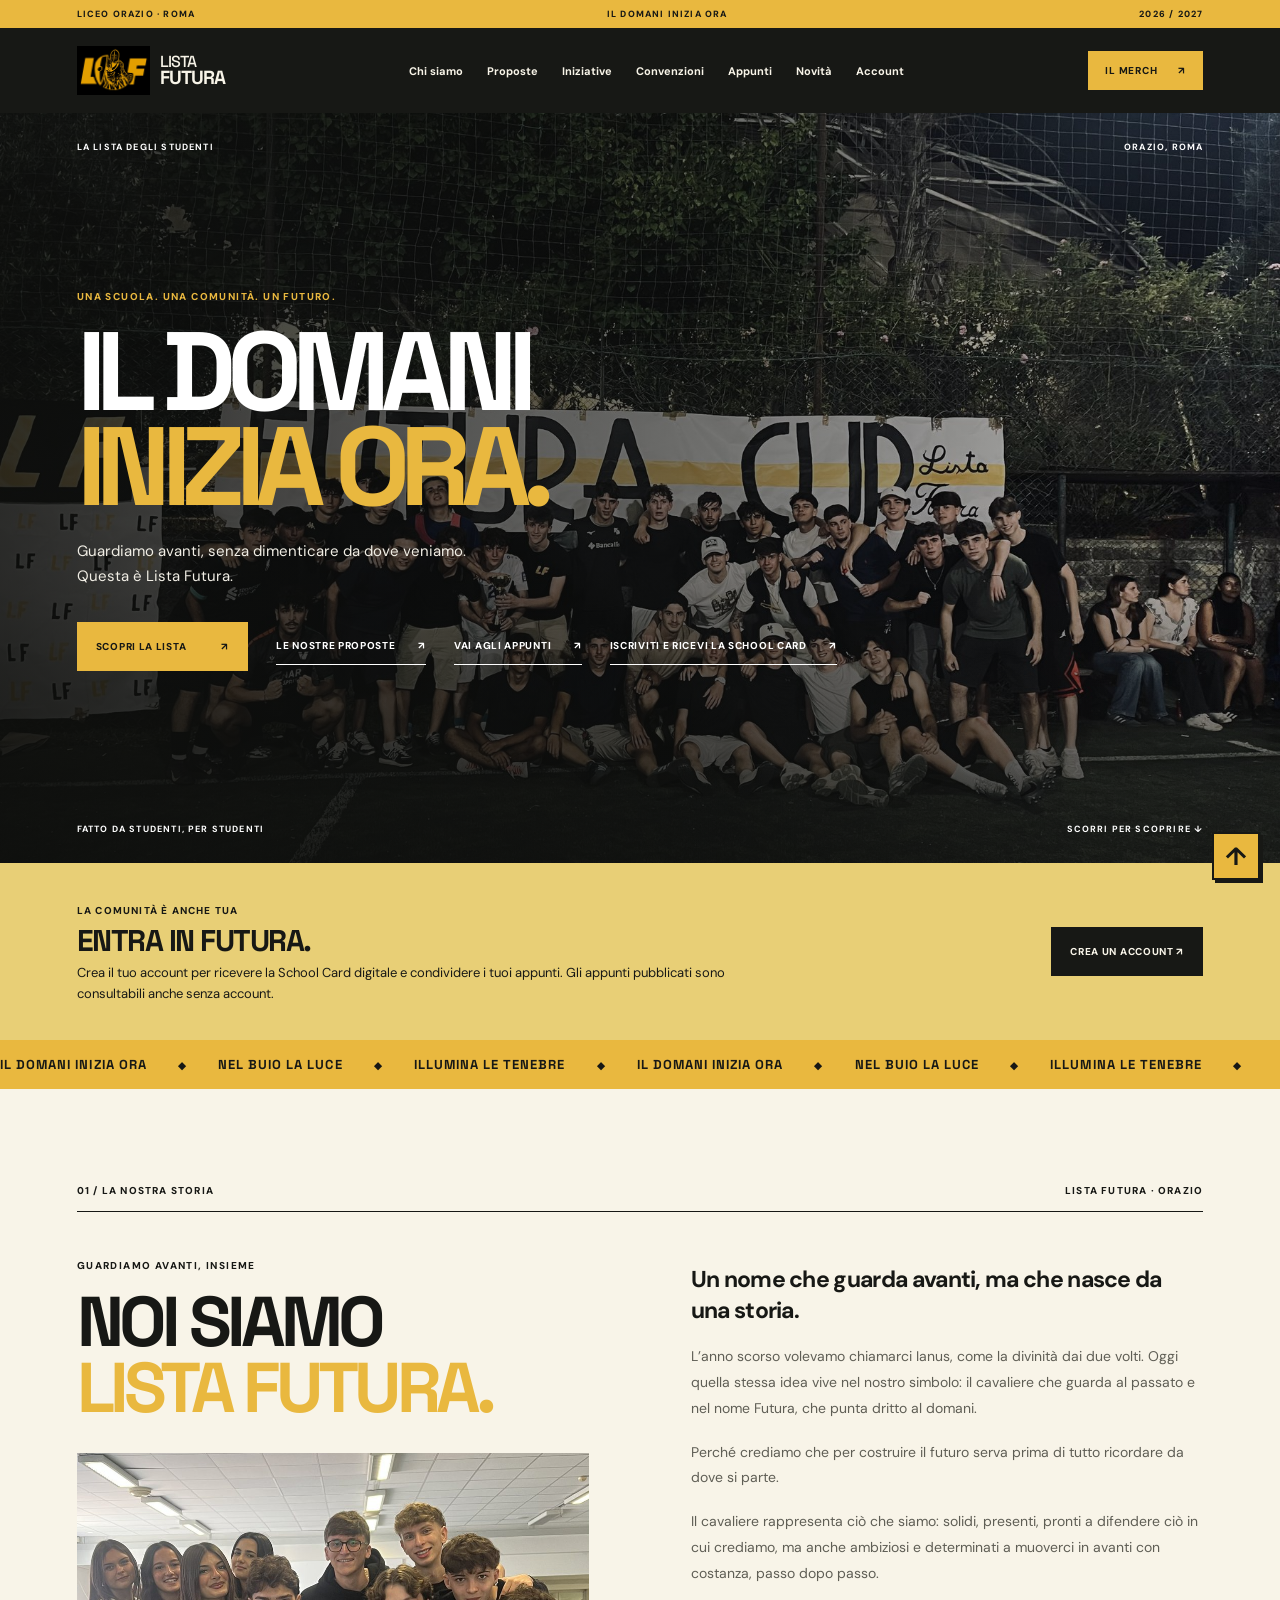
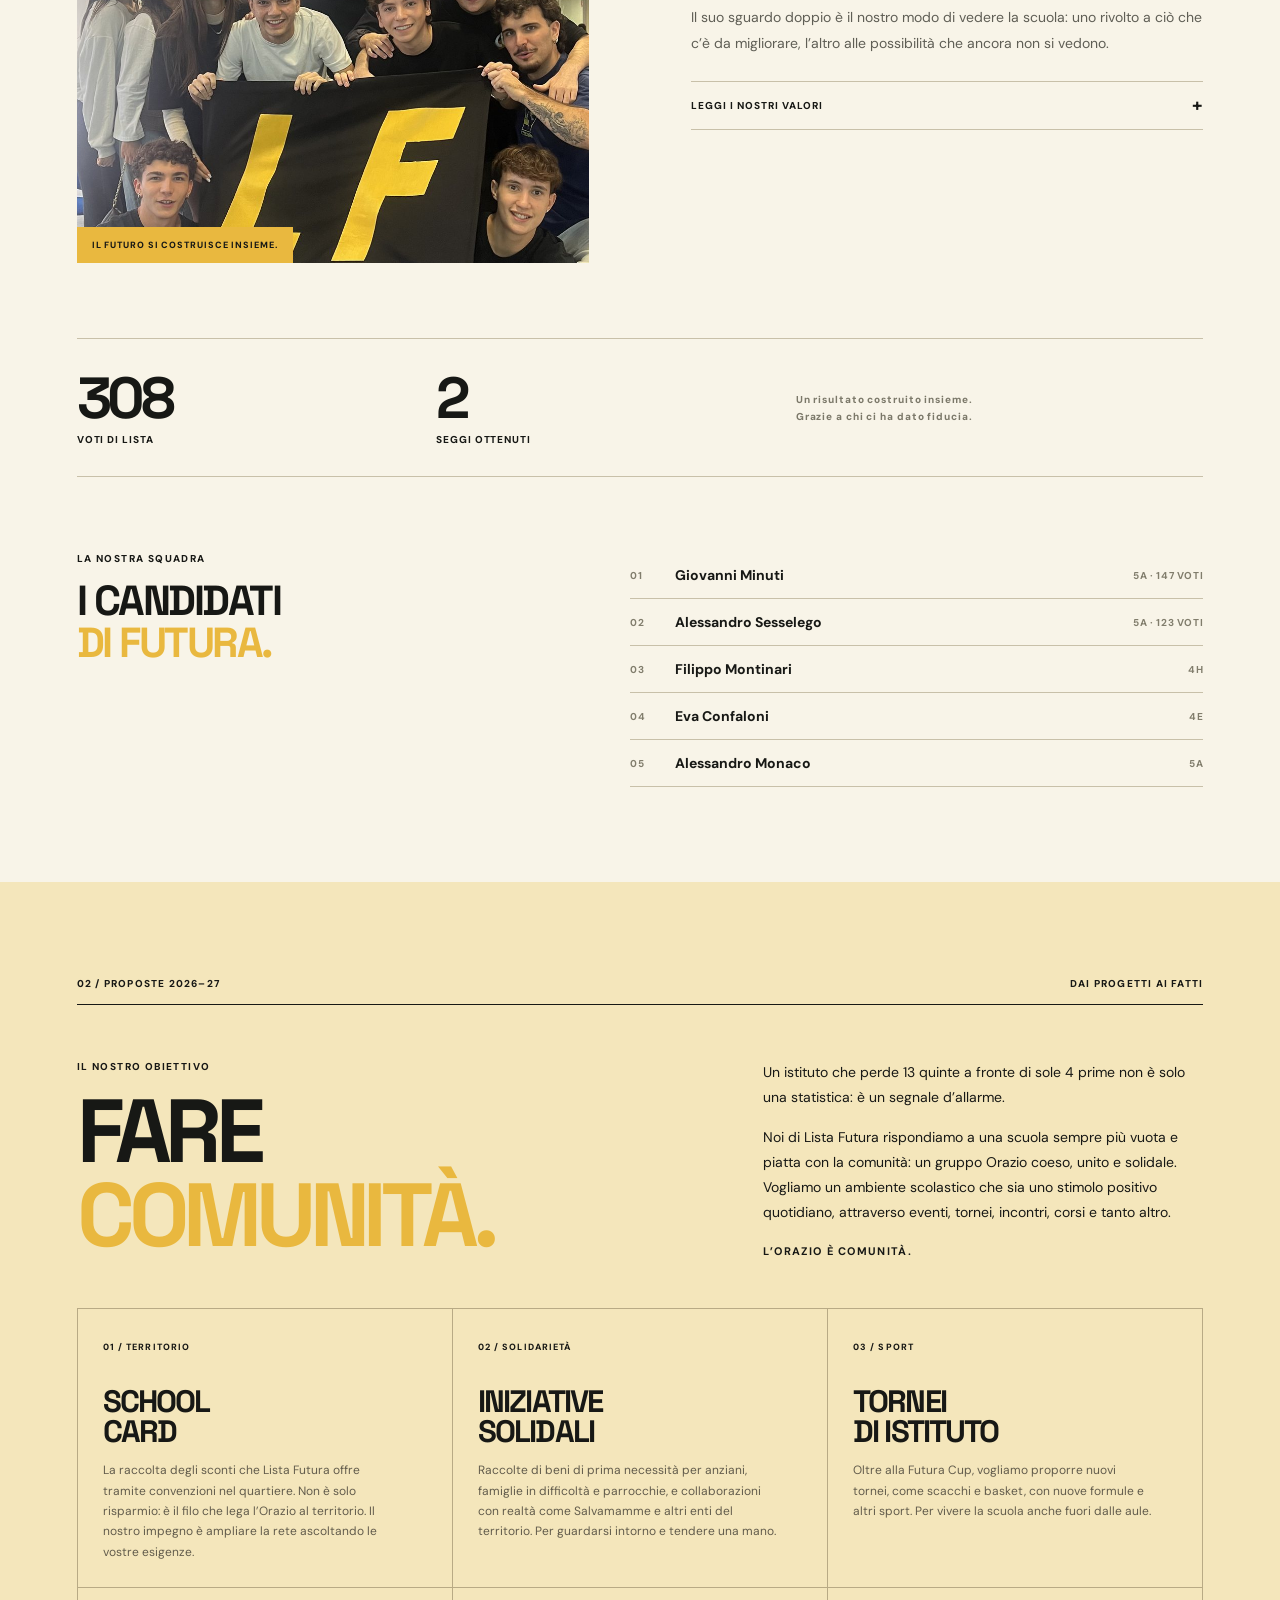
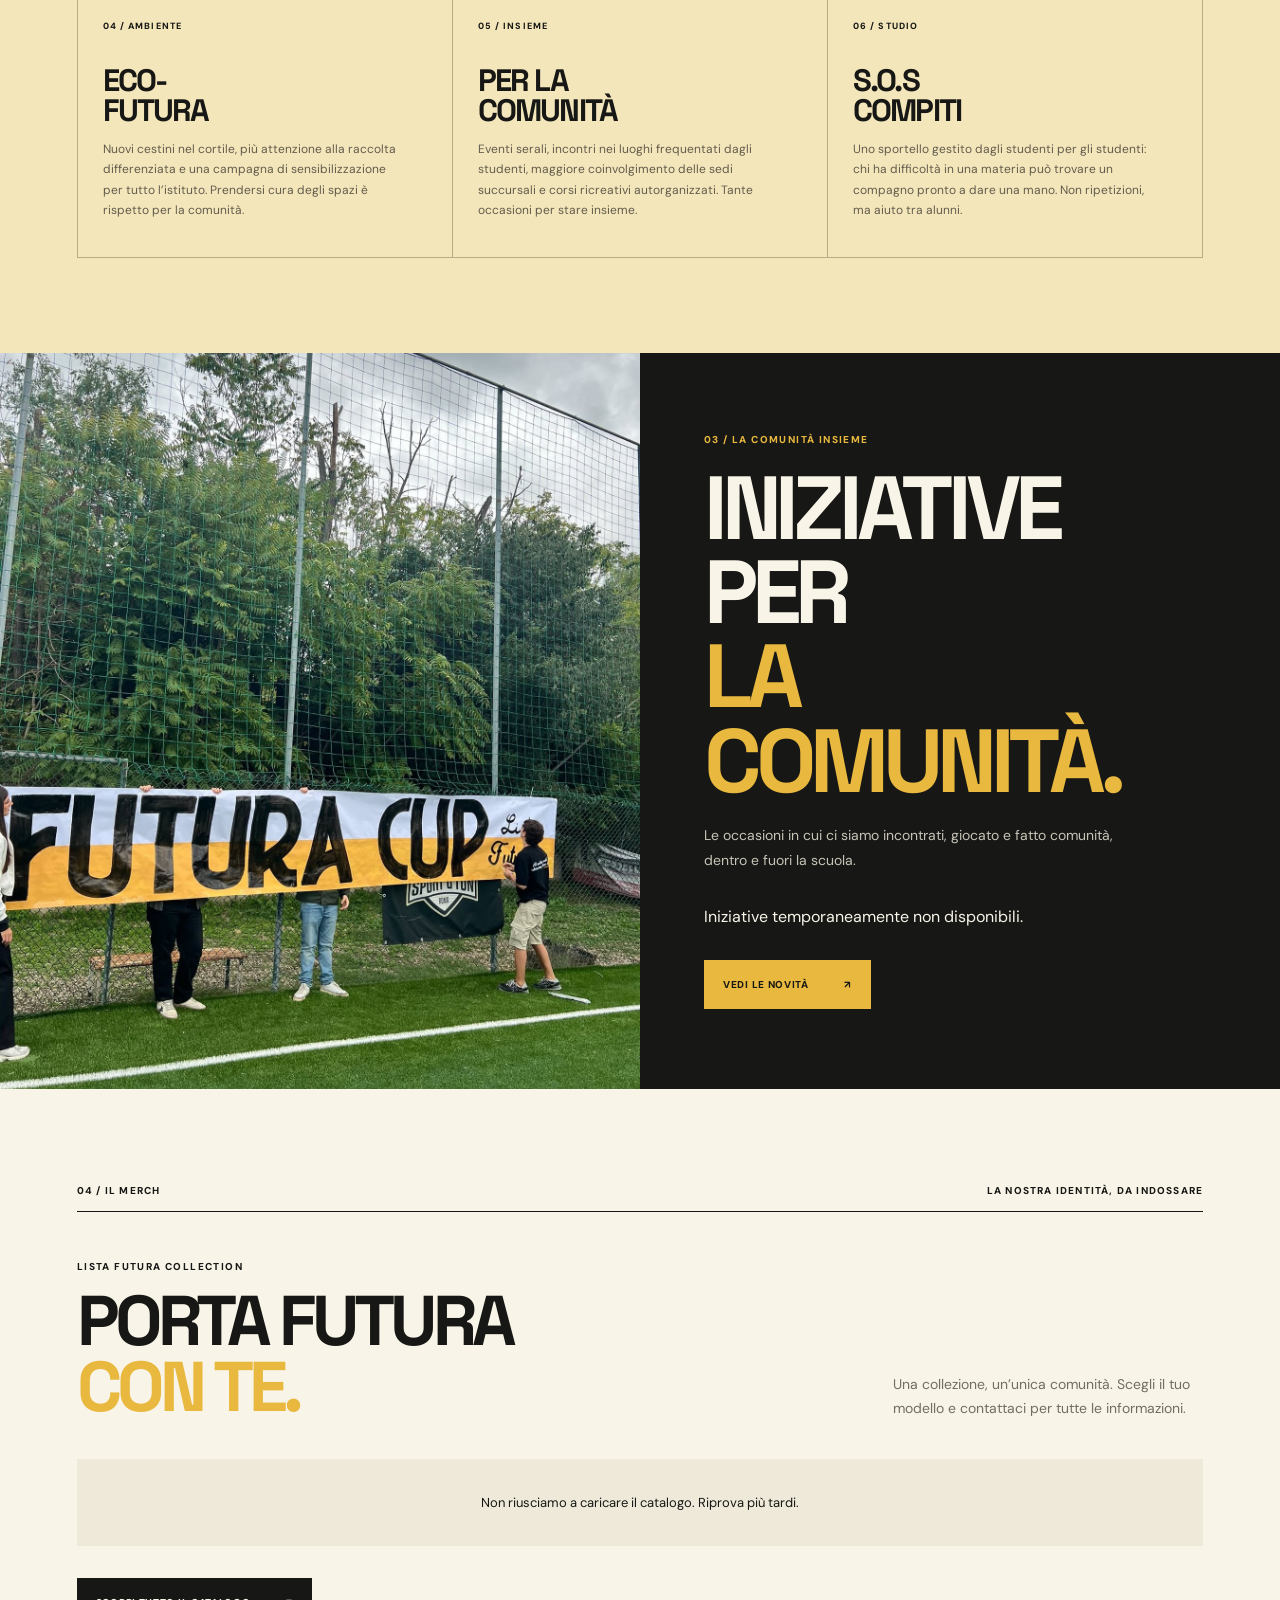
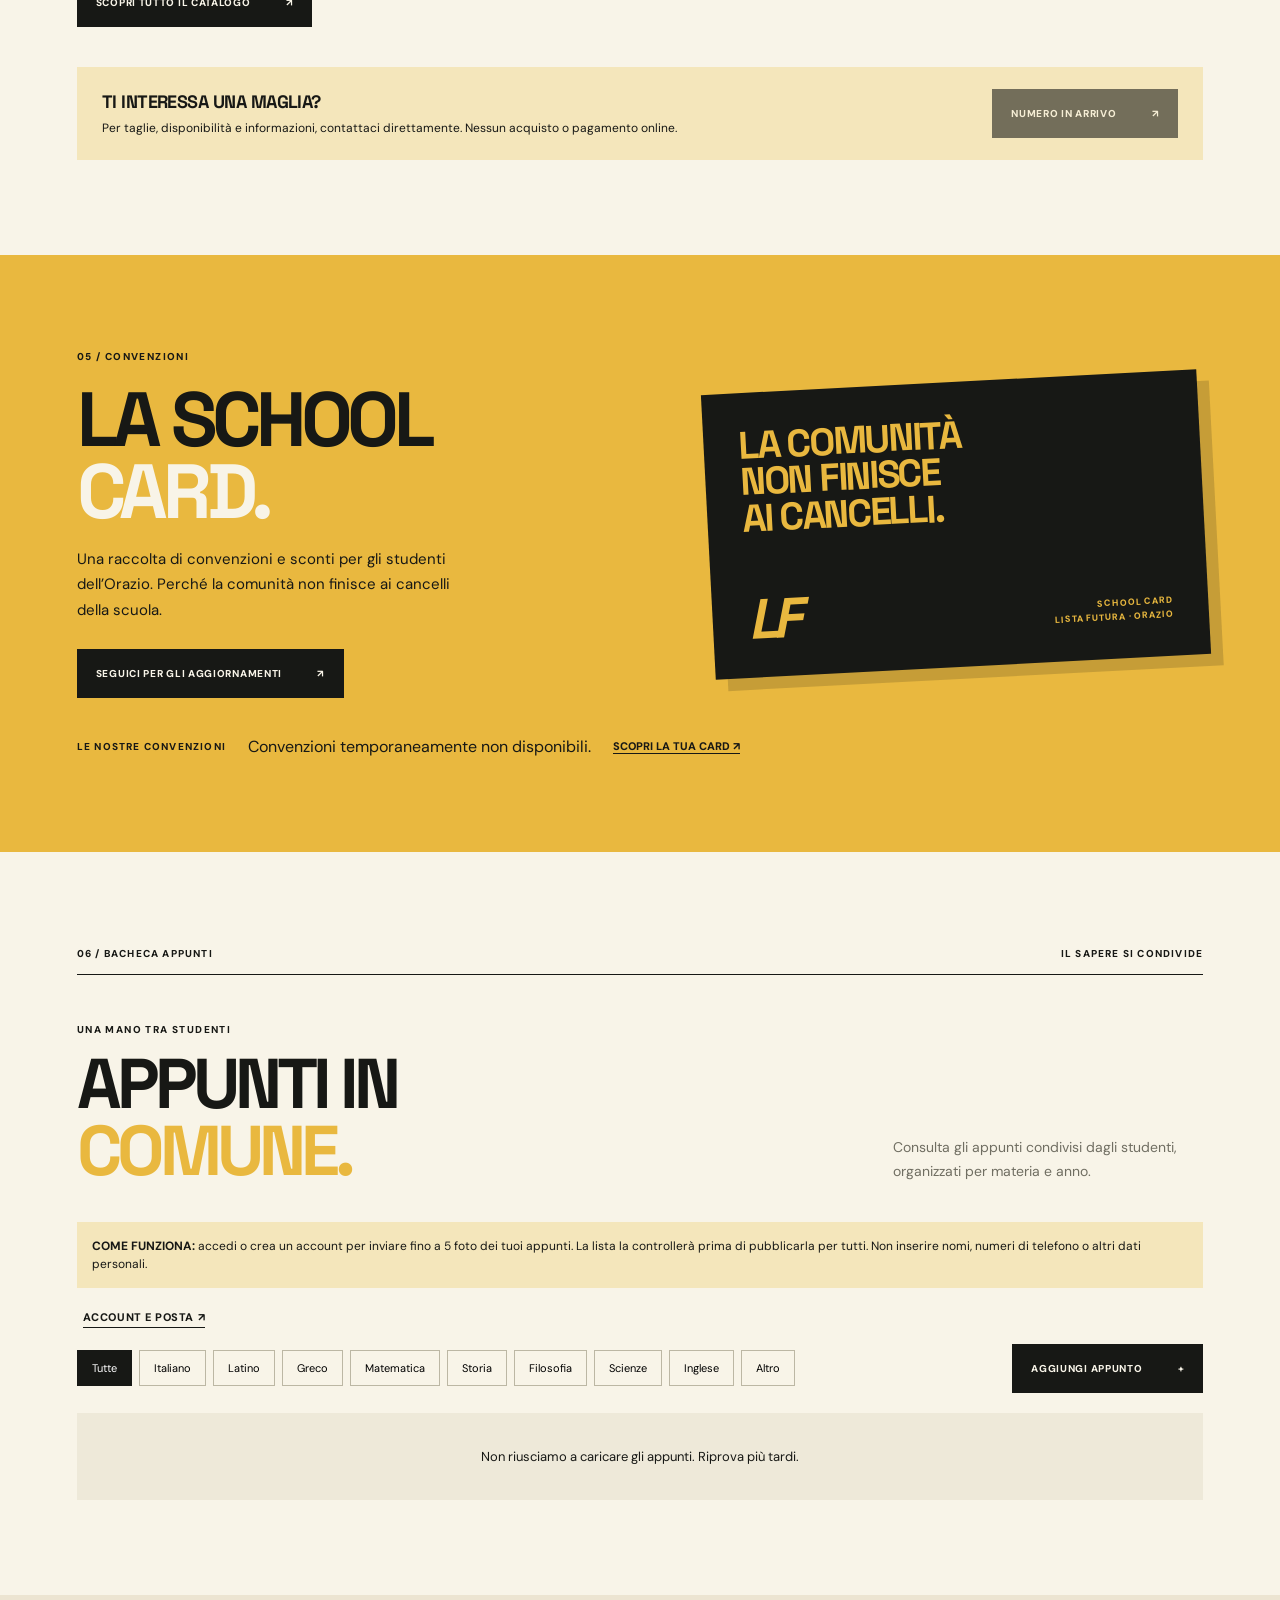
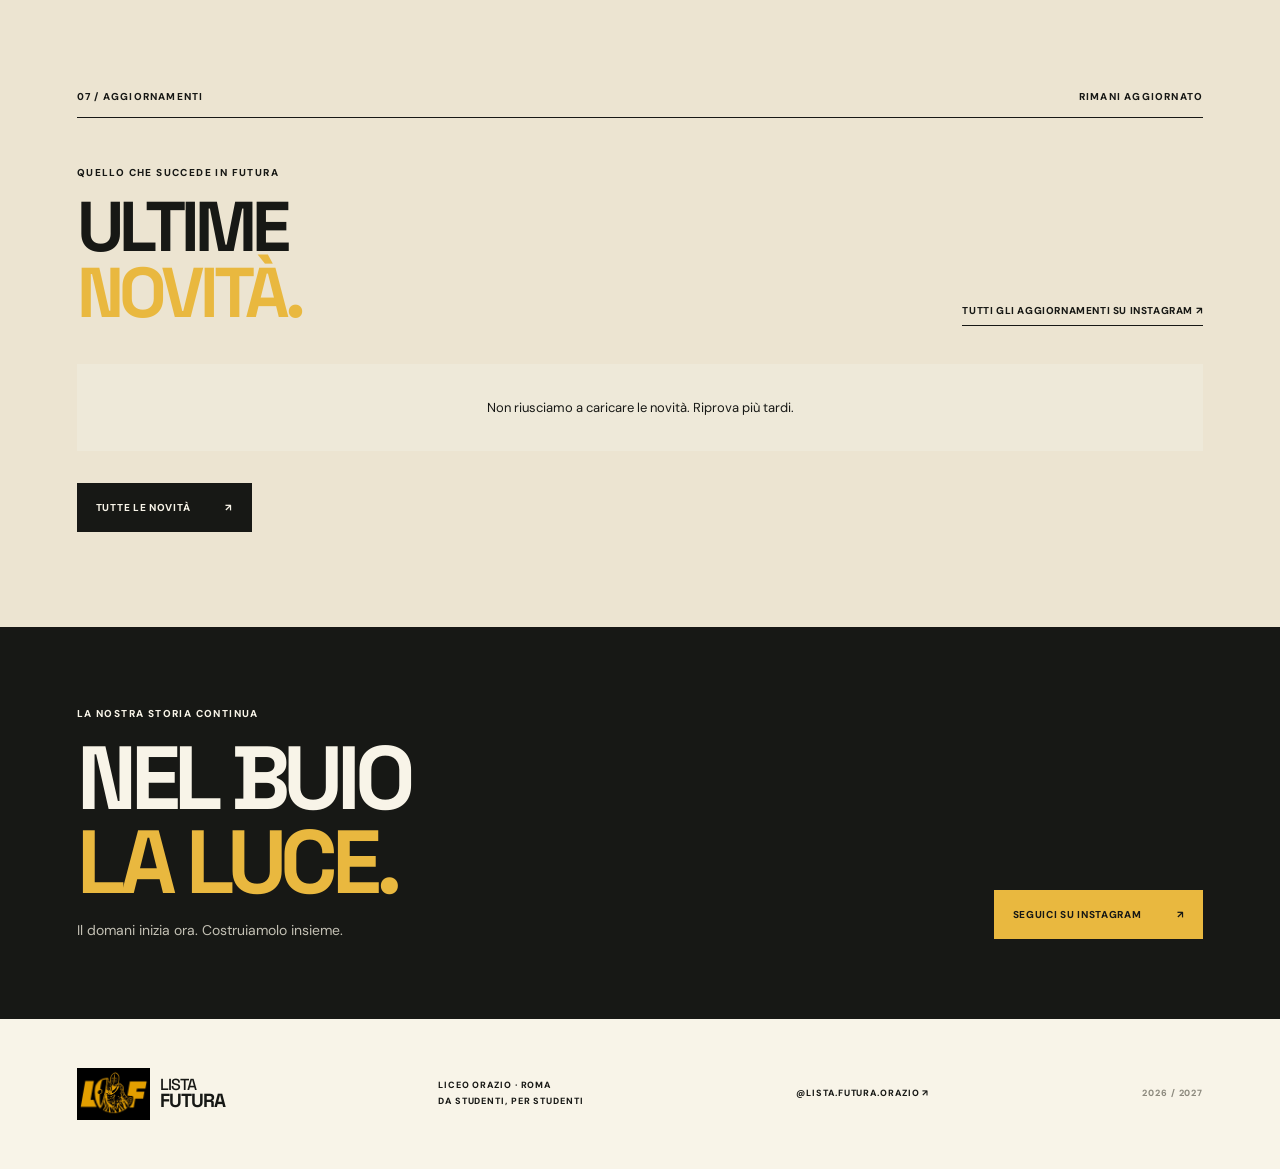
==== index.html @ 85834185 "Add files via upload" ====
<!doctype html>
<html lang="it"><head><meta charset="utf-8"><meta name="viewport" content="width=device-width, initial-scale=1"><meta name="theme-color" content="#11110f"><meta name="description" content="Lista Futura, la lista degli studenti del Liceo Orazio di Roma. Proposte, Futura Cup, appunti e novità."><title>Lista Futura Orazio — Il domani inizia ora</title><link rel="stylesheet" href="style.css?v=20261105c"></head>
<body>
<div class="topline"><span>LICEO ORAZIO · ROMA</span><span>IL DOMANI INIZIA ORA</span><span>2026 / 2027</span></div>
<header class="header"><a href="#inizio" class="brand" aria-label="Lista Futura, torna all'inizio"><img src="assets/logo.jpg" alt="Logo Lista Futura"><span>LISTA<br><b>FUTURA</b></span></a><nav class="desktop-nav" aria-label="Navigazione principale"><a href="#chi-siamo">Chi siamo</a><a href="#proposte">Proposte</a><a href="#futura-cup">Iniziative</a><a href="#convenzioni">Convenzioni</a><a href="#appunti">Appunti</a><a href="#novita">Novità</a><a href="account.html">Account</a></nav><div class="header-right"><a class="nav-merch" href="#merch">IL MERCH <span>↗</span></a><button class="menu-button" id="menuButton" aria-label="Apri menu" aria-expanded="false">☰</button></div></header>
<nav id="mobileNav" class="mobile-nav" aria-label="Navigazione mobile"><a href="#chi-siamo">Chi siamo</a><a href="#proposte">Proposte</a><a href="#futura-cup">Iniziative</a><a href="#convenzioni">Convenzioni</a><a href="#appunti">Appunti</a><a href="#novita">Novità</a><a href="#merch">Merch</a><a href="account.html">Account e posta</a></nav>
<nav class="mobile-section-bar" aria-label="Navigazione rapida delle sezioni"><label for="sectionSelect">SEZIONE</label><select id="sectionSelect" aria-label="Scegli una sezione"><option value="inizio">Inizio</option><option value="chi-siamo">Chi siamo</option><option value="proposte">Proposte</option><option value="futura-cup">Iniziative</option><option value="merch">Merch</option><option value="convenzioni">Convenzioni</option><option value="appunti">Appunti</option><option value="novita">Novità</option></select><span aria-hidden="true">↓</span></nav><main id="inizio">
<section class="hero"><div class="hero-photo" role="img" aria-label="La comunità di Lista Futura alla Futura Cup"></div><div class="hero-shade"></div><div class="hero-content wrap"><div class="hero-kicker"><span>LA LISTA DEGLI STUDENTI</span><span>ORAZIO, ROMA</span></div><div class="hero-main"><p class="overline">UNA SCUOLA. UNA COMUNITÀ. UN FUTURO.</p><h1>IL DOMANI<br><em>INIZIA ORA.</em></h1><p>Guardiamo avanti, senza dimenticare da dove veniamo. Questa è Lista Futura.</p><div class="hero-actions"><a class="button yellow" href="#chi-siamo">SCOPRI LA LISTA <span>↗</span></a><a class="hero-link" href="#proposte">LE NOSTRE PROPOSTE <span>↗</span></a><a class="hero-link hero-notes-link" href="#appunti">VAI AGLI APPUNTI <span>↗</span></a><a class="hero-link signup-hero-link" href="account.html">ISCRIVITI E RICEVI LA SCHOOL CARD <span>↗</span></a></div></div><div class="hero-bottom"><span>FATTO DA STUDENTI, PER STUDENTI</span><span>SCORRI PER SCOPRIRE ↓</span></div></div></section>
<section class="signup-banner"><div class="wrap signup-banner-inner"><div><span>LA COMUNITÀ È ANCHE TUA</span><h2>ENTRA IN FUTURA.</h2><p>Crea il tuo account per ricevere la School Card digitale e condividere i tuoi appunti. Gli appunti pubblicati sono consultabili anche senza account.</p></div><a class="button black" href="account.html">CREA UN ACCOUNT ↗</a></div></section><div class="marquee"><div>IL DOMANI INIZIA ORA <span>◆</span> NEL BUIO LA LUCE <span>◆</span> ILLUMINA LE TENEBRE <span>◆</span> IL DOMANI INIZIA ORA <span>◆</span> NEL BUIO LA LUCE <span>◆</span> ILLUMINA LE TENEBRE <span>◆</span></div></div>
<section class="about wrap section" id="chi-siamo"><div class="section-top"><span>01 / LA NOSTRA STORIA</span><span>LISTA FUTURA · ORAZIO</span></div><div class="about-grid"><div><p class="overline">GUARDIAMO AVANTI, INSIEME</p><h2>NOI SIAMO<br><em>LISTA FUTURA.</em></h2><div class="about-image"><img src="assets/gruppo.jpg" alt="Un gruppo di studenti di Lista Futura con la bandiera LF" loading="lazy"><span>IL FUTURO SI COSTRUISCE INSIEME.</span></div></div><div class="about-copy"><p class="lead">Un nome che guarda avanti, ma che nasce da una storia.</p><p>L’anno scorso volevamo chiamarci Ianus, come la divinità dai due volti. Oggi quella stessa idea vive nel nostro simbolo: il cavaliere che guarda al passato e nel nome Futura, che punta dritto al domani.</p><p>Perché crediamo che per costruire il futuro serva prima di tutto ricordare da dove si parte.</p><p>Il cavaliere rappresenta ciò che siamo: solidi, presenti, pronti a difendere ciò in cui crediamo, ma anche ambiziosi e determinati a muoverci in avanti con costanza, passo dopo passo.</p><p>Il suo sguardo doppio è il nostro modo di vedere la scuola: uno rivolto a ciò che c’è da migliorare, l’altro alle possibilità che ancora non si vedono.</p><details class="read-more"><summary>LEGGI I NOSTRI VALORI <span>+</span></summary><div><p>Crediamo nella presenza, quella che non è solo esserci, ma esserci davvero: ascoltare, partecipare, proporre. Una presenza che diventa solidità, perché un gruppo è forte solo quando sa sostenersi a vicenda.</p><p>Crediamo nell’inclusione, nel costruire una scuola in cui ognuno trovi spazio per la propria voce e le proprie idee, perché le differenze non dividono: arricchiscono.</p><p>Crediamo nella concretezza, nel trasformare le parole in progetti reali, nel fare prima ancora di promettere. E crediamo nell’ambizione sana, quella che spinge a voler migliorare, a puntare in alto senza mai perdere di vista ciò che conta davvero.</p><p>Ma l’ambizione, da sola, non basta. Serve costanza, la capacità di non mollare, di esserci ogni giorno, di portare avanti gli impegni presi fino in fondo. Serve incisività, la forza di lasciare un segno in ciò che facciamo, e attenzione ai dettagli, perché sono i particolari a trasformare un’idea in qualcosa che resta.</p></div></details></div></div>
<div class="results"><div><strong>308</strong><span>VOTI DI LISTA</span></div><div><strong>2</strong><span>SEGGI OTTENUTI</span></div><p>Un risultato costruito insieme.<br>Grazie a chi ci ha dato fiducia.</p></div>
<div class="candidates"><div><p class="overline">LA NOSTRA SQUADRA</p><h3>I CANDIDATI<br><em>DI FUTURA.</em></h3></div><div class="candidate-list"><div><span>01</span><strong>Giovanni Minuti</strong><small>5A · 147 VOTI</small></div><div><span>02</span><strong>Alessandro Sesselego</strong><small>5A · 123 VOTI</small></div><div><span>03</span><strong>Filippo Montinari</strong><small>4H</small></div><div><span>04</span><strong>Eva Confaloni</strong><small>4E</small></div><div><span>05</span><strong>Alessandro Monaco</strong><small>5A</small></div></div></div></section>
<section class="proposals section" id="proposte"><div class="wrap"><div class="section-top"><span>02 / PROPOSTE 2026–27</span><span>DAI PROGETTI AI FATTI</span></div><div class="proposal-heading"><div><p class="overline">IL NOSTRO OBIETTIVO</p><h2>FARE<br><em>COMUNITÀ.</em></h2></div><div><p>Un istituto che perde 13 quinte a fronte di sole 4 prime non è solo una statistica: è un segnale d’allarme.</p><p>Noi di Lista Futura rispondiamo a una scuola sempre più vuota e piatta con la comunità: un gruppo Orazio coeso, unito e solidale. Vogliamo un ambiente scolastico che sia uno stimolo positivo quotidiano, attraverso eventi, tornei, incontri, corsi e tanto altro.</p><strong>L’ORAZIO È COMUNITÀ.</strong></div></div>
<div class="proposal-grid"><article><span>01 / TERRITORIO</span><h3>SCHOOL<br>CARD</h3><p>La raccolta degli sconti che Lista Futura offre tramite convenzioni nel quartiere. Non è solo risparmio: è il filo che lega l’Orazio al territorio. Il nostro impegno è ampliare la rete ascoltando le vostre esigenze.</p></article><article><span>02 / SOLIDARIETÀ</span><h3>INIZIATIVE<br>SOLIDALI</h3><p>Raccolte di beni di prima necessità per anziani, famiglie in difficoltà e parrocchie, e collaborazioni con realtà come Salvamamme e altri enti del territorio. Per guardarsi intorno e tendere una mano.</p></article><article><span>03 / SPORT</span><h3>TORNEI<br>DI ISTITUTO</h3><p>Oltre alla Futura Cup, vogliamo proporre nuovi tornei, come scacchi e basket, con nuove formule e altri sport. Per vivere la scuola anche fuori dalle aule.</p></article><article><span>04 / AMBIENTE</span><h3>ECO-<br>FUTURA</h3><p>Nuovi cestini nel cortile, più attenzione alla raccolta differenziata e una campagna di sensibilizzazione per tutto l’istituto. Prendersi cura degli spazi è rispetto per la comunità.</p></article><article><span>05 / INSIEME</span><h3>PER LA<br>COMUNITÀ</h3><p>Eventi serali, incontri nei luoghi frequentati dagli studenti, maggiore coinvolgimento delle sedi succursali e corsi ricreativi autorganizzati. Tante occasioni per stare insieme.</p></article><article><span>06 / STUDIO</span><h3>S.O.S<br>COMPITI</h3><p>Uno sportello gestito dagli studenti per gli studenti: chi ha difficoltà in una materia può trovare un compagno pronto a dare una mano. Non ripetizioni, ma aiuto tra alunni.</p></article></div></div></section>
<section class="cup-section" id="futura-cup"><div class="cup-image"><img src="assets/striscione.jpg" alt="Studenti con lo striscione della Futura Cup" loading="lazy"></div><div class="cup-copy"><p class="overline">03 / LA COMUNITÀ INSIEME</p><h2>INIZIATIVE PER<br><em>LA COMUNITÀ.</em></h2><p>Le occasioni in cui ci siamo incontrati, giocato e fatto comunità, dentro e fuori la scuola.</p><div class="cup-dates" data-initiatives><div>Caricamento iniziative...</div></div><a class="button yellow" href="#novita">VEDI LE NOVITÀ <span>↗</span></a></div></section>
<section class="merch section wrap" id="merch"><div class="section-top"><span>04 / IL MERCH</span><span>LA NOSTRA IDENTITÀ, DA INDOSSARE</span></div><div class="merch-heading"><div><p class="overline">LISTA FUTURA COLLECTION</p><h2>PORTA FUTURA<br><em>CON TE.</em></h2></div><p>Una collezione, un’unica comunità. Scegli il tuo modello e contattaci per tutte le informazioni.</p></div><div class="product-grid" data-products data-product-limit="3"><div class="empty-state">Caricamento catalogo...</div></div><div class="section-cta"><a href="catalogo.html" class="button black">SCOPRI TUTTO IL CATALOGO <span>↗</span></a></div><div class="merch-contact"><div><strong>TI INTERESSA UNA MAGLIA?</strong><p>Per taglie, disponibilità e informazioni, contattaci direttamente. Nessun acquisto o pagamento online.</p></div><a id="phoneContact" class="button black unavailable" aria-disabled="true">NUMERO IN ARRIVO <span>↗</span></a></div></section>
<section class="conventions section" id="convenzioni"><div class="wrap convention-grid"><div><p class="overline">05 / CONVENZIONI</p><h2>LA SCHOOL<br><em>CARD.</em></h2><p>Una raccolta di convenzioni e sconti per gli studenti dell’Orazio. Perché la comunità non finisce ai cancelli della scuola.</p><a href="https://www.instagram.com/lista.futura.orazio/" target="_blank" rel="noopener" class="button black">SEGUICI PER GLI AGGIORNAMENTI <span>↗</span></a></div><div class="card-art"><span>LA COMUNITÀ<br>NON FINISCE<br>AI CANCELLI.</span><div><b>LF</b><small>SCHOOL CARD<br>LISTA FUTURA · ORAZIO</small></div></div></div><div class="convention-list wrap"><span>LE NOSTRE CONVENZIONI</span><div class="convention-names" data-conventions>Caricamento convenzioni...</div><a href="account.html">SCOPRI LA TUA CARD ↗</a></div></section>
<section class="notes section wrap" id="appunti"><div class="section-top"><span>06 / BACHECA APPUNTI</span><span>IL SAPERE SI CONDIVIDE</span></div><div class="notes-heading"><div><p class="overline">UNA MANO TRA STUDENTI</p><h2>APPUNTI IN<br><em>COMUNE.</em></h2></div><p>Consulta gli appunti condivisi dagli studenti, organizzati per materia e anno.</p></div><div class="notice"><b>COME FUNZIONA:</b> accedi o crea un account per inviare fino a 5 foto dei tuoi appunti. La lista la controllerà prima di pubblicarla per tutti. Non inserire nomi, numeri di telefono o altri dati personali.</div><div class="notes-admin-link"><a href="account.html">ACCOUNT E POSTA ↗</a></div><div class="notes-toolbar"><div class="filters" id="filters"><button class="filter active" data-filter="Tutte">Tutte</button><button class="filter" data-filter="Italiano">Italiano</button><button class="filter" data-filter="Latino">Latino</button><button class="filter" data-filter="Greco">Greco</button><button class="filter" data-filter="Matematica">Matematica</button><button class="filter" data-filter="Storia">Storia</button><button class="filter" data-filter="Filosofia">Filosofia</button><button class="filter" data-filter="Scienze">Scienze</button><button class="filter" data-filter="Inglese">Inglese</button><button class="filter" data-filter="Altro">Altro</button></div><button class="button black add-note" id="addNote">AGGIUNGI APPUNTO <span>+</span></button></div><div class="note-grid" id="noteGrid"></div></section>
<section class="news section" id="novita"><div class="wrap"><div class="section-top"><span>07 / AGGIORNAMENTI</span><span>RIMANI AGGIORNATO</span></div><div class="news-heading"><div><p class="overline">QUELLO CHE SUCCEDE IN FUTURA</p><h2>ULTIME<br><em>NOVITÀ.</em></h2></div><a href="https://www.instagram.com/lista.futura.orazio/" target="_blank" rel="noopener" class="underline-link">TUTTI GLI AGGIORNAMENTI SU INSTAGRAM ↗</a></div><div class="news-grid" data-news-grid data-news-limit="3"><div class="empty-state">Caricamento novità...</div></div><div class="section-cta"><a href="novita.html" class="button black">TUTTE LE NOVITÀ <span>↗</span></a></div></div></section>
<section class="closing"><div class="wrap closing-inner"><div><p class="overline">LA NOSTRA STORIA CONTINUA</p><h2>NEL BUIO<br><em>LA LUCE.</em></h2><p>Il domani inizia ora. Costruiamolo insieme.</p></div><a class="button yellow" href="https://www.instagram.com/lista.futura.orazio/" target="_blank" rel="noopener">SEGUICI SU INSTAGRAM <span>↗</span></a></div></section>
</main><a href="#inizio" class="back-to-top" aria-label="Torna in cima alla pagina" title="Torna in cima">↑</a><footer class="footer wrap"><a href="#inizio" class="brand"><img src="assets/logo.jpg" alt=""><span>LISTA<br><b>FUTURA</b></span></a><p>LICEO ORAZIO · ROMA<br>DA STUDENTI, PER STUDENTI</p><a href="https://www.instagram.com/lista.futura.orazio/" target="_blank" rel="noopener">@LISTA.FUTURA.ORAZIO ↗</a><span>2026 / 2027</span></footer>
<div class="overlay" id="overlay"></div><div class="modal" id="noteModal" role="dialog" aria-modal="true" aria-labelledby="modalTitle" aria-hidden="true"><div class="modal-head"><div><p class="overline">BACHECA APPUNTI</p><h2 id="modalTitle">AGGIUNGI UN<br><em>APPUNTO.</em></h2></div><button class="close" id="closeModal" aria-label="Chiudi">×</button></div><p class="modal-info">Le foto vengono inviate a Lista Futura e saranno visibili a tutti solo dopo la nostra approvazione. Non caricare dati personali, foto di persone o materiale che non hai il diritto di condividere.</p><form id="noteForm"><label>Materia<select id="noteSubject" required><option>Italiano</option><option>Latino</option><option>Greco</option><option>Matematica</option><option>Storia</option><option>Filosofia</option><option>Scienze</option><option>Inglese</option><option>Altro</option></select></label><label>Anno<select id="noteYear" required><option value="">Seleziona l’anno</option><option value="1">Primo anno</option><option value="2">Secondo anno</option><option value="3">Terzo anno</option><option value="4">Quarto anno</option><option value="5">Quinto anno</option></select></label><label>Descrizione<input id="noteTitle" required minlength="3" maxlength="180" placeholder="Es. Seneca, vita e opere"></label><label>Foto degli appunti <small>(fino a 5 foto JPG, PNG o WebP, massimo 3 MB ciascuna e 12 MB in totale)</small><input type="file" id="noteFile" multiple accept="image/jpeg,image/png,image/webp"><span class="file-help">Puoi scegliere più foto insieme o aggiungerle una alla volta.</span></label><div class="selected-files" id="selectedFiles" aria-live="polite">Nessuna foto selezionata.</div><label class="consent-label"><input type="checkbox" id="noteConsent" required> <span>Confermo che le foto non contengono dati personali e che posso condividerla.</span></label><button class="button black" id="submitNote" type="submit">INVIA PER IL CONTROLLO <span>↗</span></button></form></div><div class="toast" id="toast" role="status"></div>
<script src="contenuti.js?v=20261105c"></script><script src="news.js?v=20261105c"></script><script src="account-session.js?v=20261105c"></script><script src="script.js?v=20261105c"></script></body></html>
---- style.css ----
@import url('https://fonts.googleapis.com/css2?family=DM+Sans:wght@400;500;600;700&family=Space+Grotesk:wght@400;500;600;700&display=swap');
:root{--black:#171815;--yellow:#e9b83f;--light:#f4e6bb;--cream:#f8f4e8;--muted:#777467;--line:#c8c0a9}*{box-sizing:border-box}html{scroll-behavior:smooth}body{margin:0;background:var(--cream);color:var(--black);font-family:'DM Sans',Arial,sans-serif}button,input,select{font:inherit}a{color:inherit;text-decoration:none}button{cursor:pointer}img{display:block;width:100%}button:focus-visible,a:focus-visible,summary:focus-visible{outline:3px solid #bf7900;outline-offset:3px}.wrap{max-width:1440px;margin:0 auto;padding-left:6%;padding-right:6%}.section{padding-top:95px;padding-bottom:95px;scroll-margin-top:15px}.topline{height:28px;background:var(--yellow);display:flex;align-items:center;justify-content:space-between;padding:0 6%;font-size:9px;letter-spacing:.13em;font-weight:800}.header{height:85px;background:var(--black);color:var(--cream);display:flex;align-items:center;justify-content:space-between;padding:0 6%;gap:25px}.brand{display:flex;align-items:center;gap:10px;font-family:'Space Grotesk',Arial,sans-serif;font-size:16px;line-height:.9;letter-spacing:-.06em;font-weight:500}.brand b{font-size:19px}.brand img{width:73px;height:52px;object-fit:contain}.desktop-nav{display:flex;align-items:center;gap:24px;font-size:11px;font-weight:700}.desktop-nav a:hover,.underline-link:hover{color:var(--yellow)}.header-right{display:flex;align-items:center;gap:18px}.nav-merch{background:var(--yellow);color:var(--black);padding:13px 17px;font-size:10px;letter-spacing:.08em;font-weight:800;white-space:nowrap}.nav-merch span{margin-left:18px}.menu-button{display:none;color:var(--cream);border:0;background:none;font-size:25px}.mobile-nav{display:none}.hero{height:min(750px,calc(100vh - 113px));min-height:590px;position:relative;background:#24251e;color:#fff}.hero-photo{position:absolute;inset:0;background-image:url('assets/copertina.jpg');background-size:cover;background-position:center 52%}.hero-shade{position:absolute;inset:0;background:linear-gradient(90deg,rgba(14,15,13,.86) 0%,rgba(14,15,13,.58) 50%,rgba(14,15,13,.15) 100%),linear-gradient(0deg,rgba(14,15,13,.75),transparent 40%)}.hero-content{position:relative;height:100%;display:flex;flex-direction:column;justify-content:space-between}.hero-kicker,.hero-bottom{display:flex;justify-content:space-between;padding-top:28px;font-size:9px;font-weight:700;letter-spacing:.13em}.hero-bottom{padding:0 0 28px}.hero-main{padding:25px 0 40px}.overline{font-size:10px;letter-spacing:.14em;font-weight:800}.hero-main .overline{color:var(--yellow)}h1,h2,h3,p{margin:0}h1,h2,h3{font-family:'Space Grotesk',Arial,sans-serif}h1{font-size:clamp(70px,8.7vw,130px);line-height:.85;letter-spacing:-.085em;margin:22px 0 24px}h1 em,h2 em,h3 em{font-style:normal;color:var(--yellow)}.hero-main>p:not(.overline){font-size:15px;line-height:1.7;max-width:390px;color:#f1eee5}.hero-actions{display:flex;align-items:center;gap:28px;margin-top:32px}.button{display:inline-flex;justify-content:space-between;align-items:center;gap:35px;padding:16px 19px;border:0;font-size:10px;letter-spacing:.07em;font-weight:800;min-height:49px}.button.yellow{background:var(--yellow);color:var(--black)}.button.yellow:hover{background:#f4cb67}.button.black{background:var(--black);color:var(--cream)}.button.black:hover{background:#37382e}.hero-link{font-size:10px;font-weight:800;letter-spacing:.07em;border-bottom:1px solid white;padding:12px 0}.hero-link span{margin-left:20px}.marquee{overflow:hidden;background:var(--yellow);padding:16px 0;white-space:nowrap;font-family:'Space Grotesk',sans-serif;font-weight:700;letter-spacing:.08em;font-size:13px}.marquee div{width:max-content;animation:slide 30s linear infinite}.marquee span{padding:0 27px;font-size:10px}@keyframes slide{to{transform:translateX(-50%)}}.section-top{display:flex;justify-content:space-between;border-bottom:1px solid currentColor;padding-bottom:14px;font-size:10px;font-weight:800;letter-spacing:.12em}h2{font-size:clamp(48px,5.5vw,78px);line-height:.94;letter-spacing:-.07em}.about-grid{display:grid;grid-template-columns:1fr 1fr;gap:9%;padding-top:47px}.about h2{margin:17px 0 32px}.about-image{position:relative;height:410px;background:#d7c9a6;overflow:hidden}.about-image img{height:100%;object-fit:cover;object-position:center 48%}.about-image span{position:absolute;bottom:0;left:0;background:var(--yellow);padding:12px 15px;font-size:9px;letter-spacing:.1em;font-weight:800}.about-copy{padding-top:5px}.about-copy p{font-size:14px;line-height:1.85;color:#5f5e55;margin-bottom:18px}.about-copy .lead{font-size:23px;line-height:1.35;letter-spacing:-.03em;font-weight:700;color:var(--black)}.read-more{border-top:1px solid var(--line);border-bottom:1px solid var(--line);margin-top:24px}.read-more summary{cursor:pointer;list-style:none;display:flex;justify-content:space-between;padding:17px 0;font-size:10px;font-weight:800;letter-spacing:.1em}.read-more summary::-webkit-details-marker{display:none}.read-more summary span{font-size:18px;line-height:.7}.read-more[open] summary span{transform:rotate(45deg)}.read-more div{padding-top:3px}.results{margin-top:75px;padding:30px 0;border-top:1px solid var(--line);border-bottom:1px solid var(--line);display:grid;grid-template-columns:repeat(2,1fr) 1.2fr;gap:20px;align-items:center}.results div{display:flex;flex-direction:column;gap:6px}.results strong{font-family:'Space Grotesk';font-size:58px;letter-spacing:-.08em;line-height:1}.results span,.results p{font-size:10px;font-weight:800;letter-spacing:.09em}.results p{line-height:1.7;color:#7b7869}.candidates{display:grid;grid-template-columns:1fr 1.3fr;gap:10%;margin-top:75px}.candidates h3{font-size:42px;letter-spacing:-.06em;line-height:1;margin-top:15px}.candidate-list>div{display:grid;grid-template-columns:35px 1fr auto;gap:10px;align-items:center;padding:14px 0;border-bottom:1px solid var(--line)}.candidate-list span,.candidate-list small{font-size:10px;font-weight:700;color:#817d6c;letter-spacing:.06em}.candidate-list strong{font-size:14px}.proposals{background:var(--light)}.proposal-heading{display:grid;grid-template-columns:1fr .8fr;gap:12%;padding:55px 0 48px}.proposal-heading h2{margin-top:16px;font-size:clamp(56px,7vw,102px)}.proposal-heading>div:last-child p{font-size:14px;line-height:1.8;margin-bottom:14px}.proposal-heading>div:last-child strong{font-size:11px;letter-spacing:.12em}.proposal-grid{display:grid;grid-template-columns:repeat(3,1fr);border-top:1px solid #b8aa85;border-left:1px solid #b8aa85}.proposal-grid article{padding:25px;min-height:270px;border-right:1px solid #b8aa85;border-bottom:1px solid #b8aa85}.proposal-grid article>span{font-size:9px;font-weight:800;letter-spacing:.12em}.proposal-grid h3{font-size:31px;letter-spacing:-.06em;line-height:.95;margin:32px 0 14px}.proposal-grid p{font-size:12px;color:#625c4c;line-height:1.7;max-width:300px}.cup-section{display:grid;grid-template-columns:1fr 1fr;min-height:650px;background:var(--black);color:var(--cream)}.cup-image{position:relative;min-height:550px;overflow:hidden}.cup-image img{position:absolute;height:100%;width:100%;object-fit:cover;object-position:center}.cup-copy{padding:80px 12% 80px 10%;display:flex;flex-direction:column;justify-content:center}.cup-copy .overline{color:var(--yellow)}.cup-copy h2{font-size:clamp(65px,7vw,100px);margin:20px 0}.cup-copy>p:not(.overline){font-size:14px;line-height:1.8;color:#c7c4b7;max-width:420px}.cup-dates{margin:33px 0}.cup-dates div{display:flex;justify-content:space-between;gap:15px;padding:13px 0;border-bottom:1px solid #54554c;font-size:10px;letter-spacing:.05em}.cup-dates span{color:#b3b1a5}.cup-dates strong{text-align:right}.cup-copy .button{align-self:flex-start}.merch-heading,.notes-heading,.news-heading{display:flex;justify-content:space-between;align-items:end;gap:40px;margin:48px 0 38px}.merch-heading h2,.notes-heading h2,.news-heading h2{margin-top:15px}.merch-heading>p,.notes-heading>p{max-width:310px;font-size:14px;line-height:1.7;color:#706e62}.product-grid{display:grid;grid-template-columns:repeat(3,1fr);gap:18px}.product-photo{height:365px;position:relative;background:white;overflow:hidden}.product-photo img{height:100%;width:100%;object-fit:contain}.product-photo>span{position:absolute;top:15px;left:15px;font-size:9px;letter-spacing:.1em;font-weight:800}.product-meta{display:flex;justify-content:space-between;align-items:end;padding:20px 0 13px}.product-meta small{font-size:9px;font-weight:800;letter-spacing:.12em;color:#898578}.product-meta h3{font-size:23px;letter-spacing:-.05em;margin-top:6px}.product-meta>strong{font-family:'Space Grotesk';font-size:20px}.product-switch{display:flex;gap:8px}.product-switch button{border:1px solid #bdb7a5;background:transparent;font-size:9px;font-weight:800;padding:8px 12px}.product-switch button.active{background:var(--black);color:white;border-color:var(--black)}.merch-contact{margin-top:40px;padding:22px 25px;background:var(--light);display:flex;align-items:center;justify-content:space-between;gap:20px}.merch-contact strong{font-family:'Space Grotesk';font-size:18px;letter-spacing:-.03em}.merch-contact p{font-size:12px;line-height:1.5;margin-top:6px}.unavailable{opacity:.58;cursor:not-allowed}.conventions{background:var(--yellow)}.convention-grid{display:grid;grid-template-columns:1fr 1fr;gap:12%;align-items:center}.convention-grid h2{font-size:clamp(60px,6vw,92px);margin:20px 0}.convention-grid h2 em{color:var(--cream)}.convention-grid>div:first-child>p:not(.overline){font-size:15px;line-height:1.7;max-width:380px;margin-bottom:26px}.card-art{background:var(--black);color:var(--yellow);min-height:285px;transform:rotate(-3deg);padding:35px;display:flex;flex-direction:column;justify-content:space-between;box-shadow:12px 12px 0 rgba(28,28,20,.17)}.card-art>span{font-family:'Space Grotesk';font-size:clamp(25px,3vw,44px);line-height:.95;font-weight:700;letter-spacing:-.06em}.card-art div{display:flex;align-items:end;justify-content:space-between}.card-art b{font-family:'Space Grotesk';font-size:56px;line-height:.8;font-style:italic;letter-spacing:-.1em}.card-art small{font-size:9px;font-weight:800;letter-spacing:.1em;line-height:1.5;text-align:right}.convention-note{font-size:9px;font-weight:800;letter-spacing:.1em;margin-top:35px}.notice{background:var(--light);padding:15px;font-size:12px;line-height:1.5;margin-bottom:22px}.notes-toolbar{display:flex;justify-content:space-between;align-items:center;gap:15px;margin-bottom:20px}.filters{display:flex;flex-wrap:wrap;gap:7px}.filter{background:transparent;border:1px solid #bcb7a4;padding:10px 14px;font-size:11px}.filter.active,.filter:hover{background:var(--black);color:#fff;border-color:var(--black)}.add-note{white-space:nowrap}.note-grid{display:grid;grid-template-columns:repeat(3,1fr);gap:12px}.note-card{background:#eee9d9;min-height:165px;padding:20px;display:flex;flex-direction:column}.note-top{display:flex;justify-content:space-between;align-items:center}.note-subject{font-size:9px;letter-spacing:.1em;font-weight:800;text-transform:uppercase;background:var(--yellow);padding:7px}.note-icon{font-weight:700}.note-card h3{font-size:20px;letter-spacing:-.04em;margin:18px 0 6px}.note-card p{font-size:11px;color:#777467;overflow-wrap:anywhere}.note-actions{margin-top:auto;padding-top:16px;display:flex;gap:15px}.note-actions a,.note-actions button{border:0;padding:0;background:none;font-size:10px;font-weight:700;text-decoration:underline}.note-actions button{color:#934126}.empty-state{grid-column:1/-1;text-align:center;background:#eee9d9;padding:35px;font-size:13px}.news{background:#ece4d1}.news-heading{align-items:end}.underline-link{font-size:10px;font-weight:800;letter-spacing:.06em;border-bottom:1px solid;padding-bottom:8px}.news-grid{display:grid;grid-template-columns:repeat(3,1fr);gap:17px}.news-grid article{background:var(--cream)}.news-grid img{height:260px;object-fit:cover}.news-grid article:nth-child(2) img{object-position:center 48%}.news-grid article:nth-child(3) img{object-position:center 25%}.news-grid article>div{padding:22px}.news-grid span{font-size:9px;font-weight:800;letter-spacing:.09em;color:#898373}.news-grid h3{font-size:22px;letter-spacing:-.05em;line-height:1.05;margin:15px 0 12px}.news-grid p{font-size:12px;line-height:1.6;color:#716e60}.closing{background:var(--black);color:var(--cream);padding:80px 0}.closing-inner{display:flex;align-items:end;justify-content:space-between;gap:25px}.closing h2{font-size:clamp(58px,7vw,100px);margin:16px 0}.closing-inner>div>p:last-child{color:#c3c0b4;font-size:14px}.footer{background:var(--cream);min-height:150px;display:flex;align-items:center;justify-content:space-between;gap:20px}.footer .brand img{background:black}.footer p,.footer>a:not(.brand),.footer>span{font-size:9px;font-weight:800;letter-spacing:.1em;line-height:1.7}.footer>span{color:#8c897d}.overlay{position:fixed;inset:0;background:rgba(0,0,0,.65);z-index:20;visibility:hidden;opacity:0;transition:.2s}.overlay.visible{visibility:visible;opacity:1}.modal{position:fixed;left:50%;top:50%;transform:translate(-50%,-45%);width:min(480px,calc(100% - 30px));max-height:90vh;overflow:auto;background:var(--cream);z-index:21;padding:30px;visibility:hidden;opacity:0;transition:.2s}.modal.open{visibility:visible;opacity:1;transform:translate(-50%,-50%)}.modal-head{display:flex;justify-content:space-between;border-bottom:1px solid var(--line);padding-bottom:20px}.modal h2{font-size:35px;margin-top:10px}.close{border:0;background:none;font-size:32px;line-height:1}.modal-info{font-size:12px;line-height:1.6;color:#716e60;margin:20px 0}.modal label{display:block;font-size:11px;font-weight:700;margin:16px 0}.modal label small{font-weight:400}.modal input,.modal select{display:block;width:100%;padding:12px;margin-top:8px;border:1px solid #bdb7a5;background:white}.modal input[type=file]{font-size:11px}.modal form>.button{width:100%}.toast{position:fixed;bottom:20px;left:50%;transform:translate(-50%,15px);background:var(--black);color:white;padding:13px 20px;font-size:12px;z-index:30;opacity:0;transition:.2s;pointer-events:none}.toast.show{opacity:1;transform:translate(-50%,0)}
@media(max-width:1100px){.desktop-nav{gap:13px;font-size:10px}.header{padding:0 4%}.wrap{padding-left:5%;padding-right:5%}.product-photo{height:300px}}
@media(max-width:760px){.topline span:first-child,.topline span:last-child{display:none}.topline{justify-content:center}.header{height:72px}.brand img{width:62px;height:44px}.desktop-nav{display:none}.menu-button{display:block}.mobile-nav{background:var(--black);color:var(--cream);padding:15px 5% 25px;grid-template-columns:1fr 1fr;gap:18px;font-size:12px;font-weight:700}.mobile-nav.open{display:grid}.hero{height:650px;min-height:0}.hero-photo{background-position:60% center}.hero-shade{background:linear-gradient(90deg,rgba(14,15,13,.78),rgba(14,15,13,.35)),linear-gradient(0deg,rgba(14,15,13,.7),transparent 55%)}.hero h1{font-size:clamp(60px,12.5vw,90px)}.hero-kicker,.hero-bottom{font-size:8px}.hero-kicker span:last-child{display:none}.hero-actions{gap:18px}.hero-link{font-size:9px}.section{padding-top:65px;padding-bottom:65px}.about-grid{grid-template-columns:1fr;gap:28px;padding-top:35px}.about-image{height:350px}.results{grid-template-columns:repeat(2,1fr);gap:10px;margin-top:45px}.results strong{font-size:42px}.results span{font-size:8px}.results p{grid-column:1/-1;margin-top:10px}.candidates{grid-template-columns:1fr;gap:25px;margin-top:50px}.proposal-heading{grid-template-columns:1fr;gap:25px;padding:38px 0}.proposal-grid{grid-template-columns:1fr 1fr}.proposal-grid article{min-height:230px;padding:20px}.proposal-grid h3{font-size:26px;margin:25px 0 12px}.cup-section{grid-template-columns:1fr}.cup-image{min-height:370px;max-height:400px}.cup-copy{padding:55px 6%}.merch-heading,.notes-heading,.news-heading{display:block;margin:35px 0 25px}.merch-heading>p,.notes-heading>p{margin-top:18px}.product-grid{gap:10px}.product-photo{height:190px}.product-meta h3{font-size:17px}.product-meta>strong{font-size:16px}.product-meta small{font-size:8px}.product-switch button{padding:8px;font-size:8px}.merch-contact{flex-direction:column;align-items:start}.merch-contact .button{width:100%}.convention-grid{grid-template-columns:1fr;gap:40px}.card-art{margin:0 8px}.notes-toolbar{align-items:start;flex-direction:column}.note-grid{grid-template-columns:1fr 1fr}.news-heading .underline-link{display:inline-block;margin-top:25px}.news-grid{grid-template-columns:1fr}.news-grid img{height:280px}.closing-inner{align-items:start;flex-direction:column}.closing .button{margin-top:10px}.footer{padding-top:30px;padding-bottom:30px;display:grid;grid-template-columns:1fr 1fr}.footer>span{text-align:right}}
@media(max-width:430px){.header .brand span{display:none}.hero h1{font-size:58px}.hero-actions{align-items:start;flex-direction:column}.hero-link{padding-top:0}.hero-bottom span:first-child{display:none}.hero-bottom{justify-content:end}.proposal-grid{grid-template-columns:1fr}.proposal-grid article{min-height:0}.product-grid{grid-template-columns:1fr}.product-photo{height:340px}.product{padding-bottom:18px}.note-grid{grid-template-columns:1fr}.section-top{font-size:8px;gap:10px}.section-top span:last-child{text-align:right}.candidate-list strong{font-size:12px}}
@media(prefers-reduced-motion:reduce){html{scroll-behavior:auto}.marquee div{animation:none}}
.news-grid article:nth-child(3) img{object-fit:contain;object-position:center;background:#171815}
.modal .consent-label{display:flex;align-items:flex-start;gap:10px;font-weight:400;line-height:1.5}.modal .consent-label input{width:auto;flex:none;margin:2px 0 0}.modal button:disabled{opacity:.6;cursor:wait}.note-actions a[aria-disabled=true]{pointer-events:none;opacity:.6}

.file-help{display:block;margin-top:7px;color:#716e60;font-size:11px;font-weight:400;line-height:1.4}.selected-files{font-size:11px;color:#716e60;margin:8px 0 14px}.selected-files div{display:flex;justify-content:space-between;gap:15px;padding:7px 0;border-bottom:1px solid #d5cebb}.selected-files span{overflow-wrap:anywhere}.selected-files button{border:0;background:none;text-decoration:underline;font-size:11px;color:#934126}.note-actions{flex-wrap:wrap}

/* Collegamenti rapidi per desktop e telefono. */
.hero-actions{flex-wrap:wrap}.back-to-top{position:fixed;right:20px;bottom:20px;z-index:9;width:48px;height:48px;display:flex;align-items:center;justify-content:center;background:var(--yellow);border:2px solid var(--black);color:var(--black);font-size:25px;font-weight:700;line-height:1;box-shadow:3px 3px 0 var(--black);transition:transform .15s,background .15s}.back-to-top:hover{background:#f4cb67;transform:translateY(-3px)}@media(max-width:430px){.back-to-top{right:14px;bottom:14px;width:43px;height:43px;font-size:23px}.hero-actions{gap:14px}.hero-actions .hero-link{padding-bottom:5px}}

.notes-admin-link{margin:0 0 20px;font-size:11px;color:#716e60}.notes-admin-link a{margin-left:6px;font-weight:800;letter-spacing:.05em;color:#171815;border-bottom:1px solid;padding-bottom:3px}

/* Navigazione rapida e nuove sezioni */
.section-cta{margin-top:32px}.convention-list{display:flex;align-items:center;gap:22px;flex-wrap:wrap;margin-top:38px}.convention-list span{font-size:10px;font-weight:800;letter-spacing:.12em}.convention-list strong{font-size:18px}.convention-list a{font-size:11px;font-weight:800;border-bottom:1px solid}.mobile-section-bar{display:none}.inner-page{max-width:1300px;margin:auto;padding:70px 6% 100px}.inner-page h1{font-size:clamp(55px,8vw,100px);line-height:.92;letter-spacing:-.07em;margin:18px 0}.inner-page .intro-copy{font-size:14px;color:#706e62;line-height:1.6;margin:20px 0 35px}.inner-page .product-grid,.inner-page .news-grid{margin-top:40px}.page-back{font-size:11px;font-weight:800;border-bottom:1px solid;padding-bottom:5px}.news-placeholder{height:240px;background:#e4c856;display:grid;place-items:center;font-size:48px;font-weight:900;color:#191914}.news-grid img{width:100%}.product-meta h3{line-height:1.1}.site-footer{margin-top:40px}.admin-links{display:flex;gap:12px;flex-wrap:wrap;margin-top:24px}
@media(max-width:760px){body.has-section-bar{padding-top:50px}.mobile-section-bar{position:fixed;top:0;left:0;right:0;height:50px;z-index:1000;background:#171815;color:#f1e6c7;display:flex;align-items:center;gap:12px;padding:0 5%;border-bottom:2px solid #e5c756;box-shadow:0 2px 8px #0003}.mobile-section-bar label{font-size:9px;letter-spacing:.14em;font-weight:800;white-space:nowrap;color:#e9ce72}.mobile-section-bar select{appearance:none;flex:1;min-width:0;background:transparent;color:#fff;border:0;padding:10px 0;font-size:14px;font-weight:700}.mobile-section-bar option{color:#171815;background:white}.mobile-section-bar span{color:#e9ce72}.section,.cup-section,#inizio{scroll-margin-top:52px}.convention-list{align-items:flex-start;flex-direction:column;gap:13px}.inner-page{padding-top:45px}.inner-page .news-grid{grid-template-columns:1fr}}

/* Iscrizione e contenuti aggiornabili */
.signup-banner{background:#e8cf76;padding:35px 0}.signup-banner-inner{display:flex;align-items:center;justify-content:space-between;gap:25px}.signup-banner span{font-size:10px;font-weight:800;letter-spacing:.12em}.signup-banner h2{font-size:30px;letter-spacing:-.05em;margin:8px 0}.signup-banner p{font-size:13px;line-height:1.6;max-width:650px}.signup-banner .button{white-space:nowrap}.convention-names{display:flex;gap:22px;flex-wrap:wrap}.school-card-partners [data-card-conventions]{display:grid;gap:5px}.cup-dates strong{line-height:1.3}.cup-dates p{font-size:12px;margin-top:5px}.product-photo .no-product-image{height:100%;display:grid;place-items:center;background:#eee8d7;color:#807a6c;font-size:12px}.product-switch button:disabled{opacity:.4}.catalog-count{font-size:9px}.product-grid .empty-state{width:100%}@media(max-width:760px){.signup-banner-inner{align-items:flex-start;flex-direction:column}.signup-banner h2{font-size:27px}.convention-names{display:flex;flex-wrap:wrap;gap:12px}.cup-copy h2{font-size:clamp(40px,10vw,70px)}}
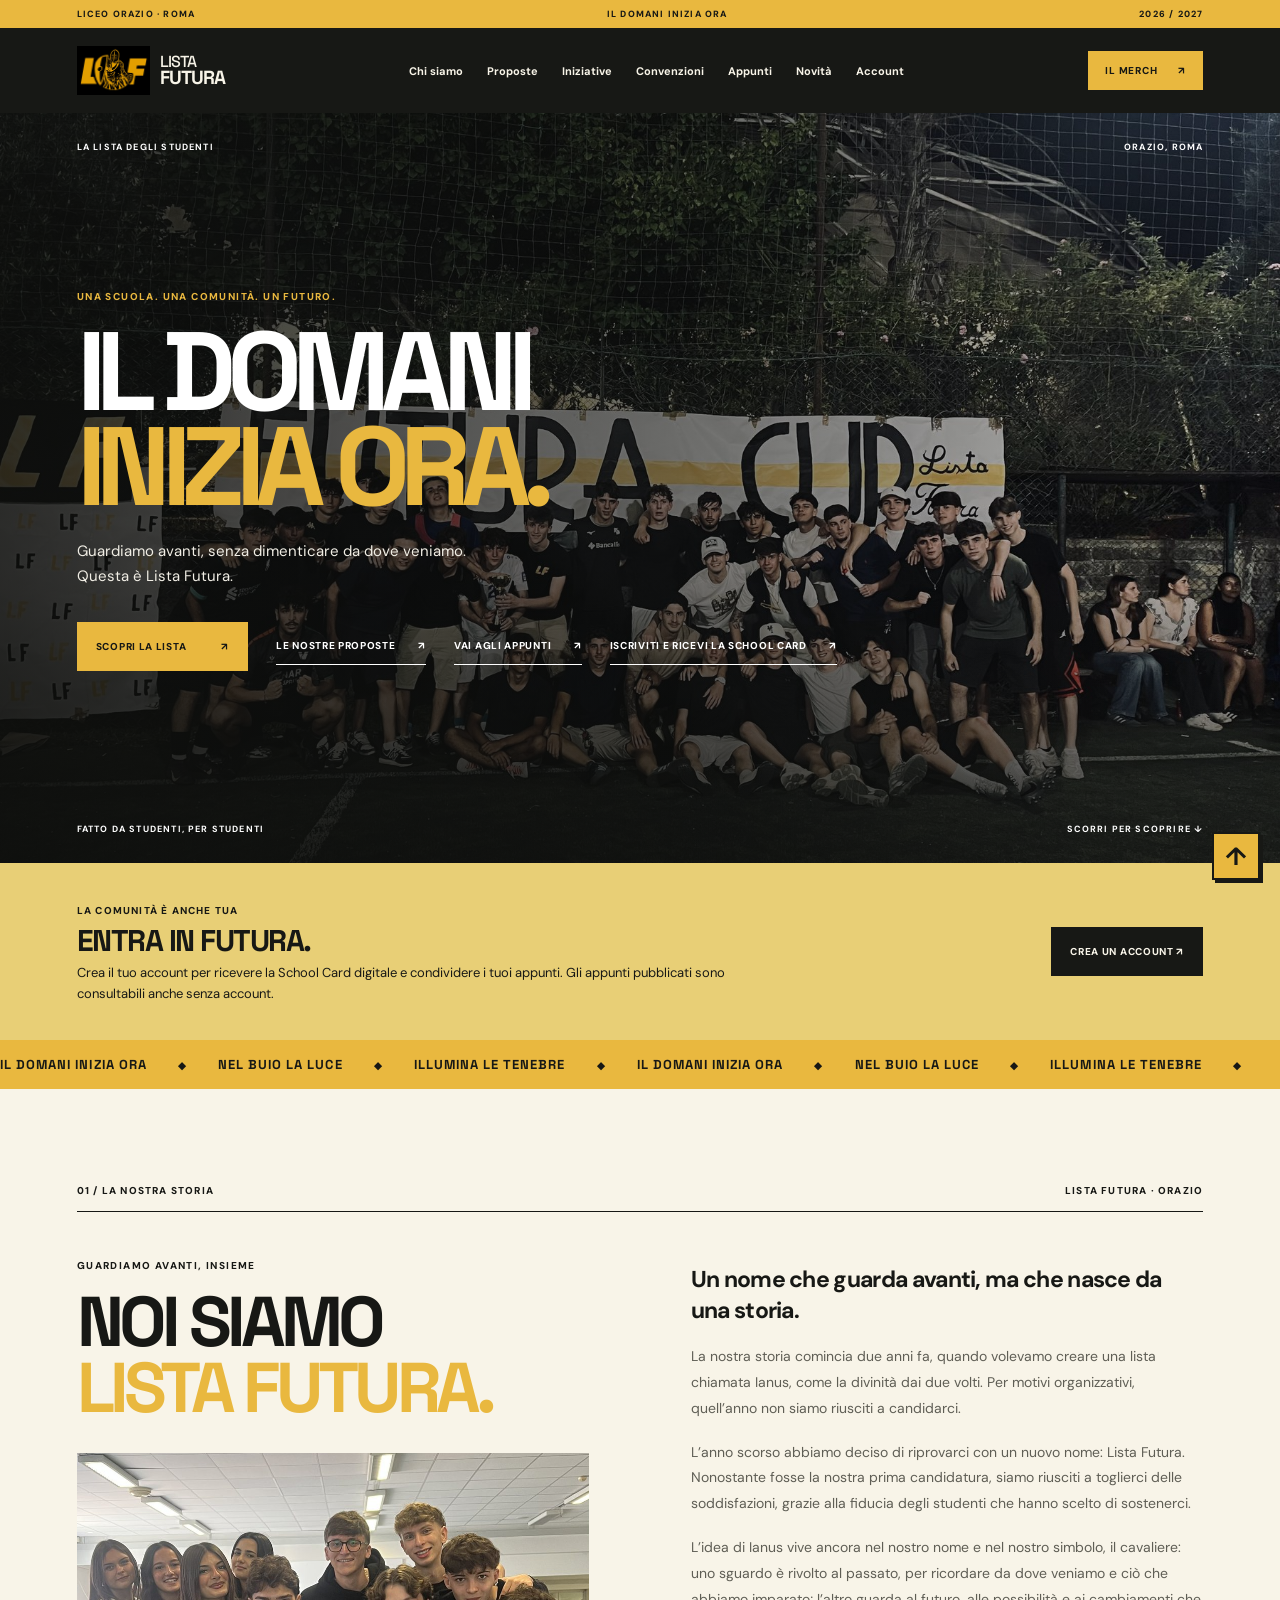
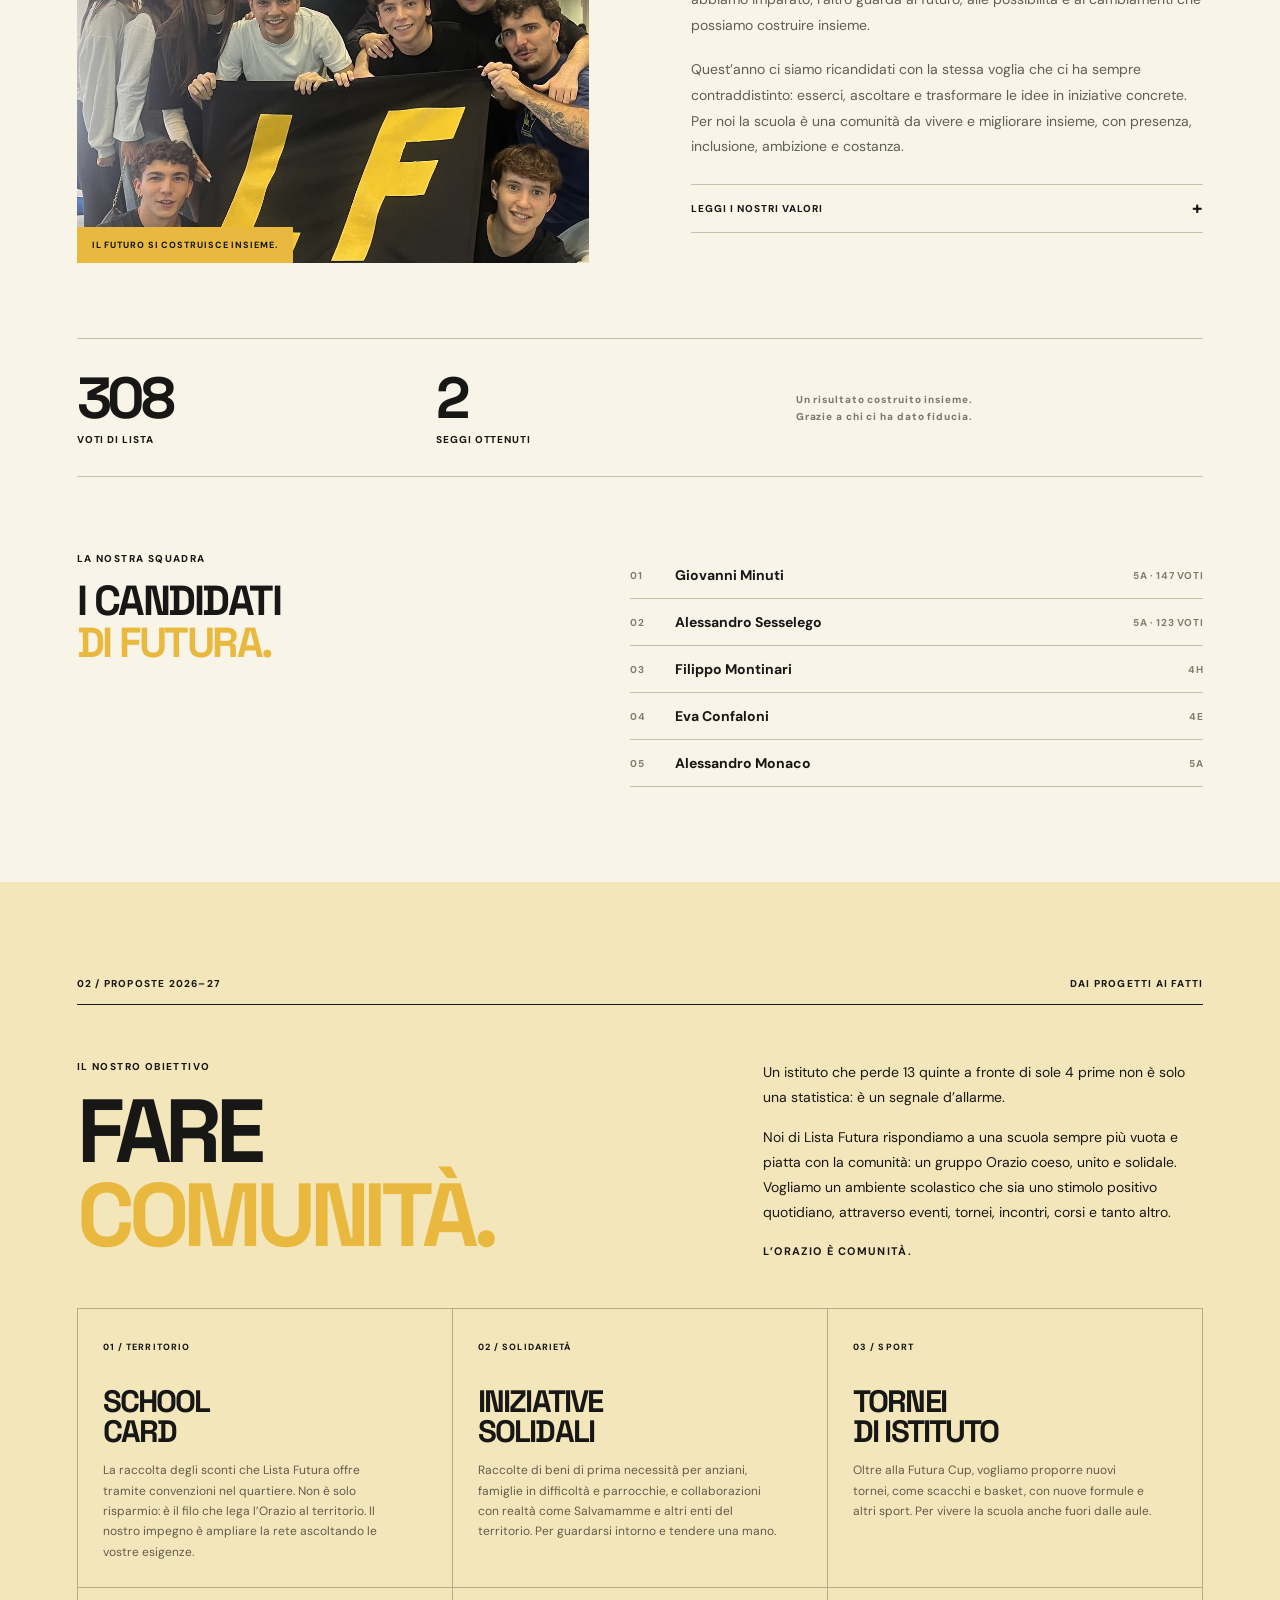
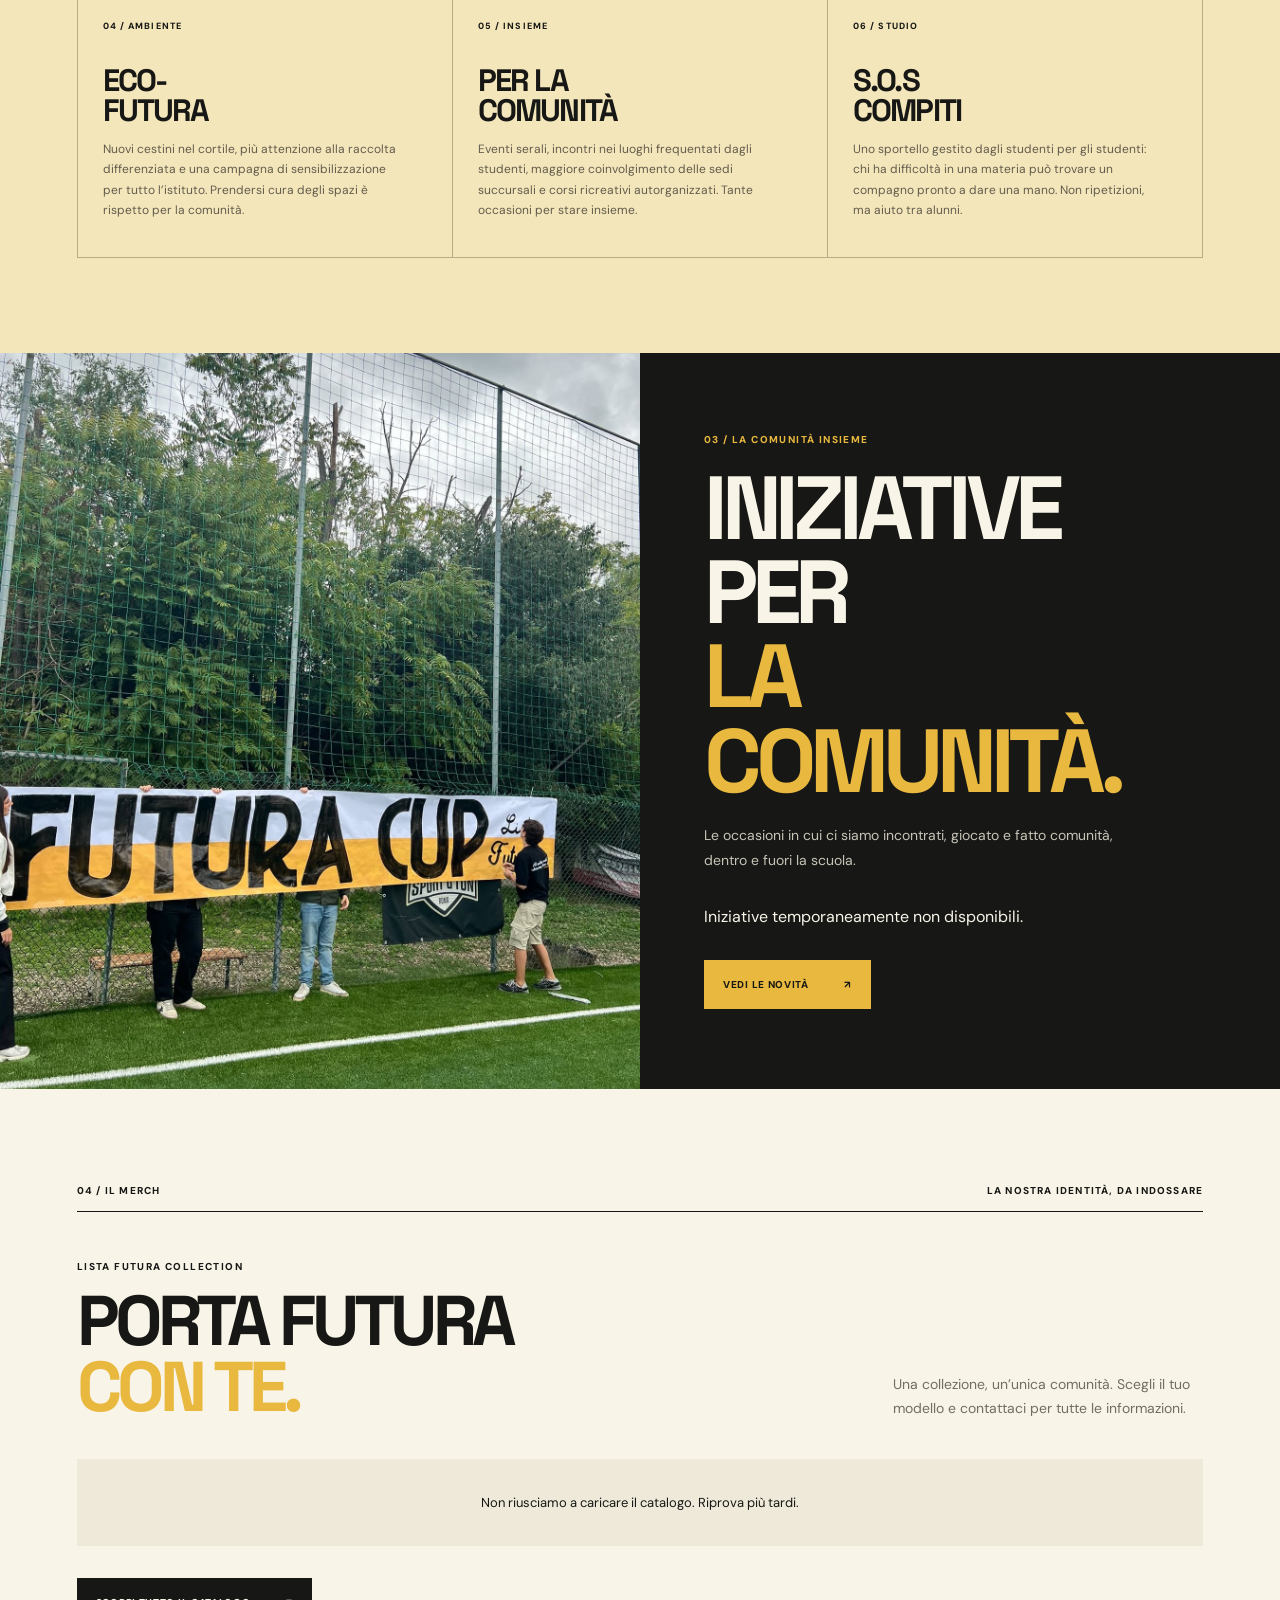
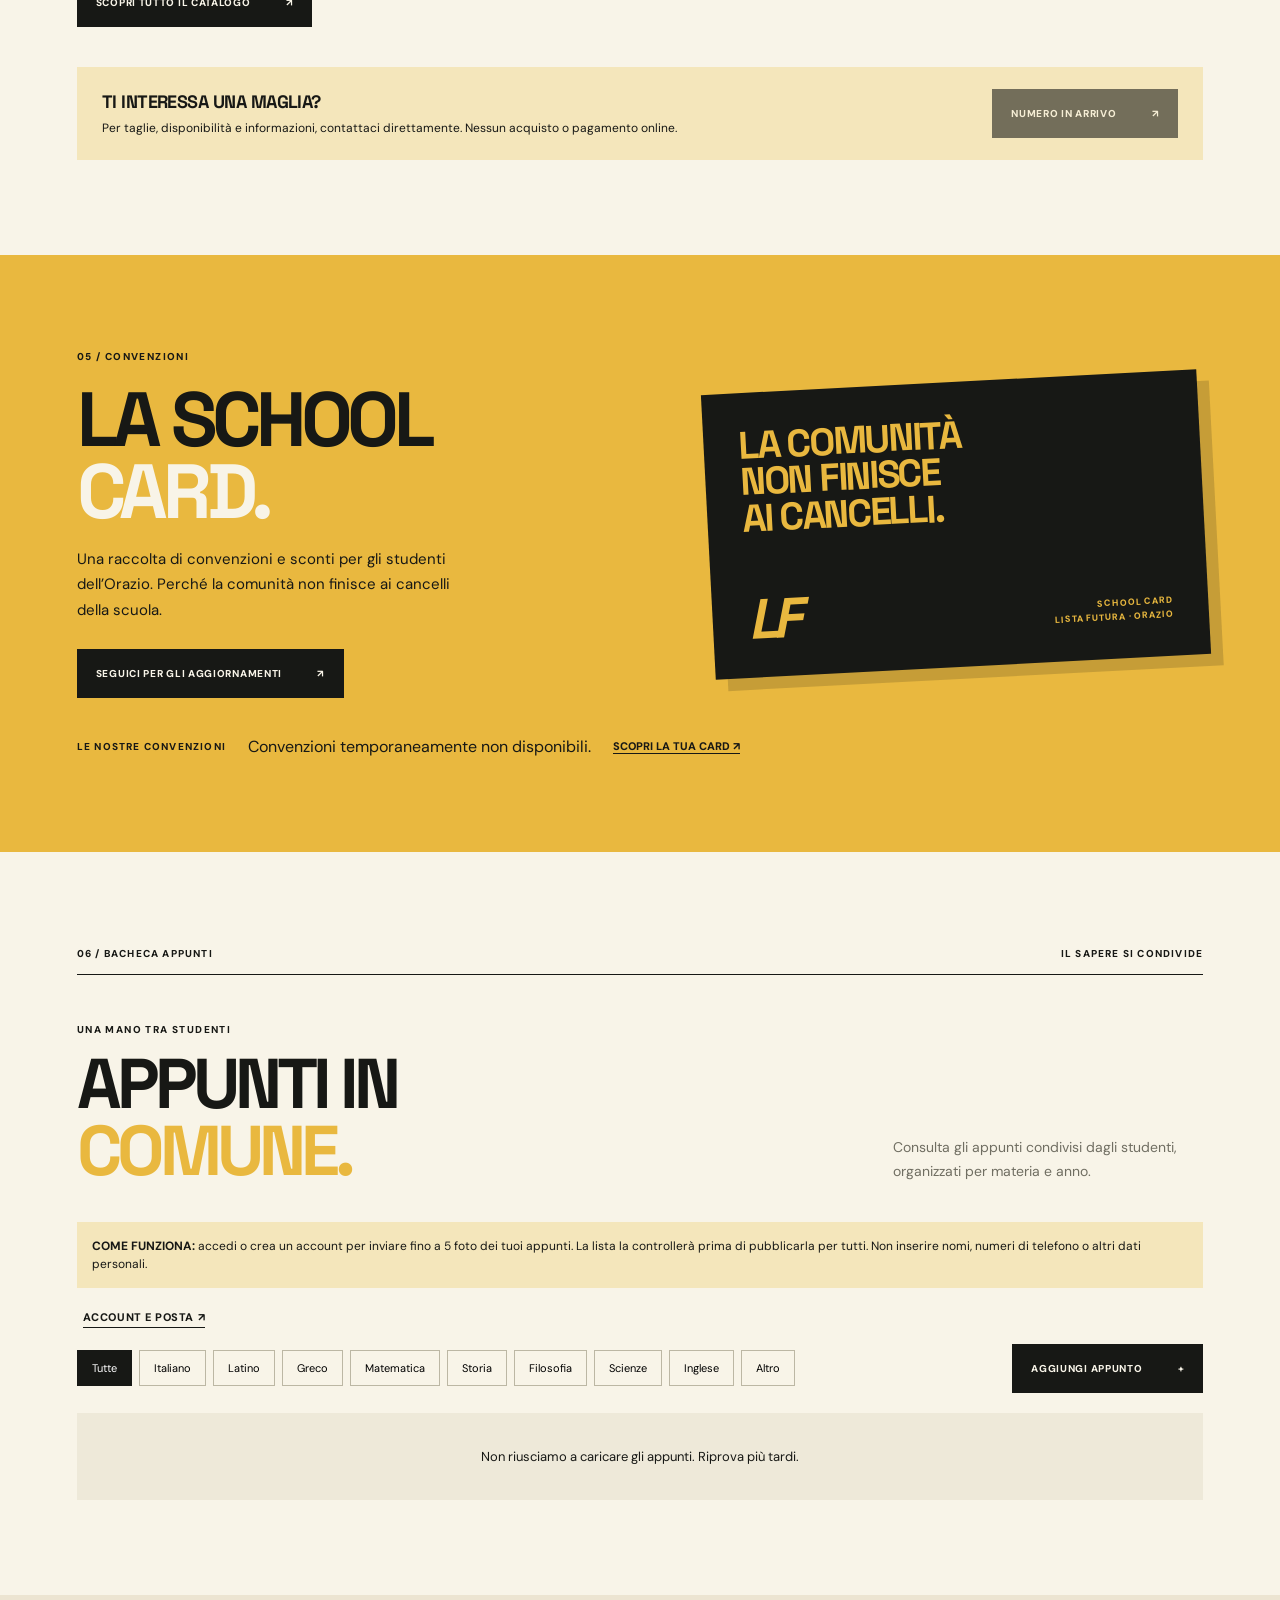
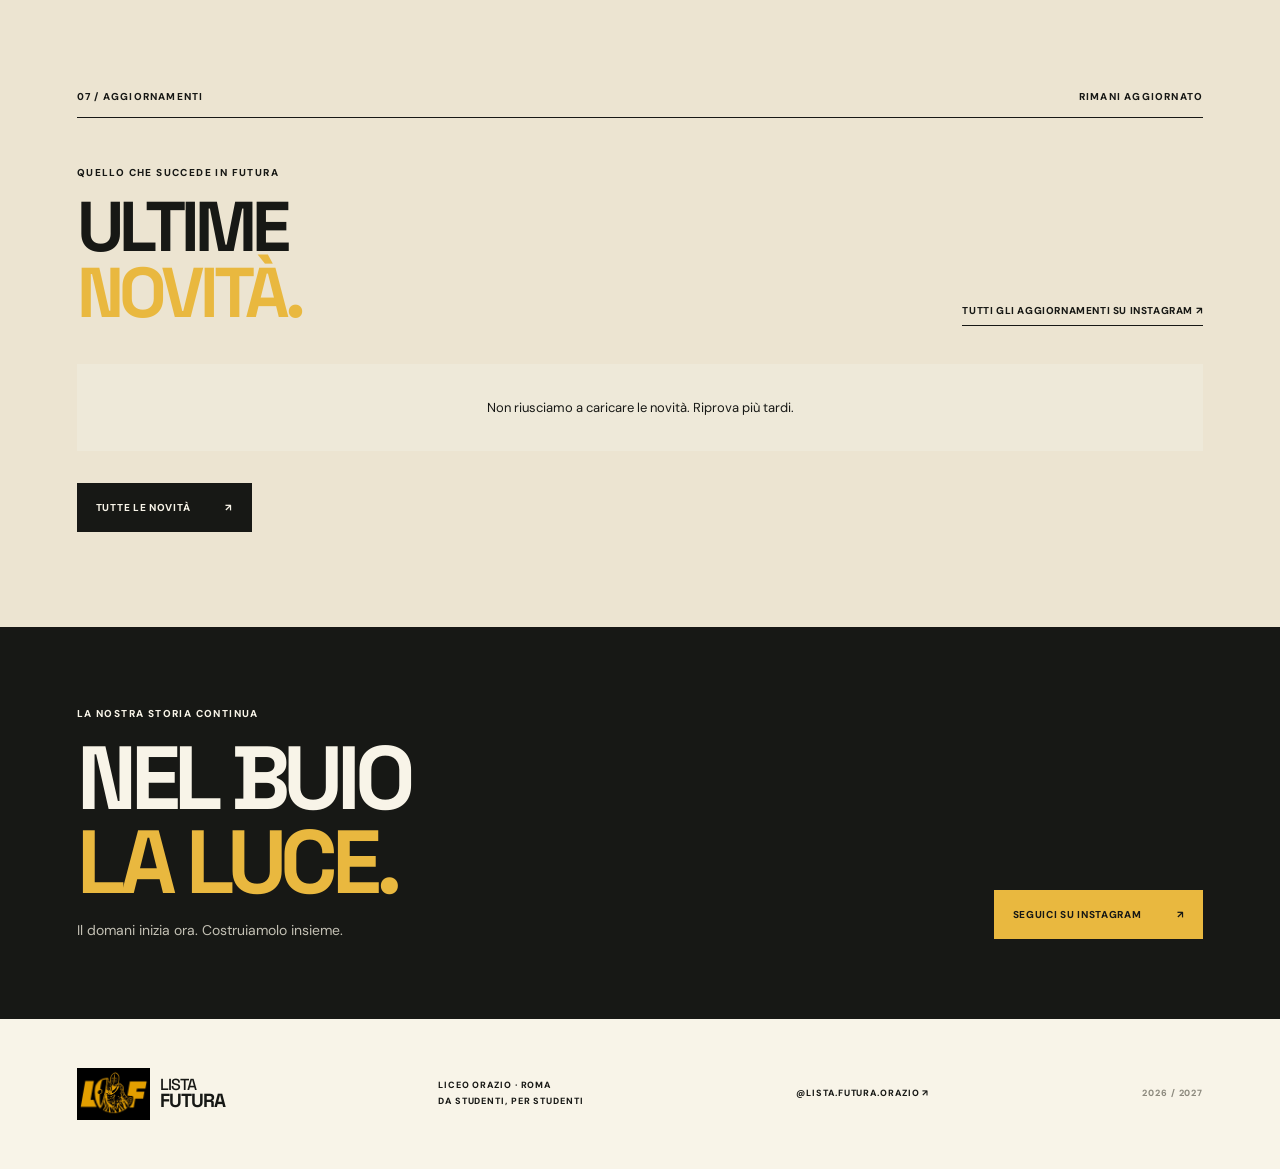
==== commit 4d35762b: "Add files via upload" ====
--- a/index.html
+++ b/index.html
@@ -1,23 +1,24 @@
-<!doctype html>
-<html lang="it"><head><meta charset="utf-8"><meta name="viewport" content="width=device-width, initial-scale=1"><meta name="theme-color" content="#11110f"><meta name="description" content="Lista Futura, la lista degli studenti del Liceo Orazio di Roma. Proposte, Futura Cup, appunti e novità."><title>Lista Futura Orazio — Il domani inizia ora</title><link rel="stylesheet" href="style.css?v=20261105c"></head>
+<!DOCTYPE html>
+
+<html lang="it"><head><meta charset="utf-8"/><meta content="width=device-width, initial-scale=1" name="viewport"/><meta content="#11110f" name="theme-color"/><meta content="Lista Futura, la lista degli studenti del Liceo Orazio di Roma. Proposte, Futura Cup, appunti e novità." name="description"/><title>Lista Futura Orazio — Il domani inizia ora</title><link href="style.css?v=20261105d" rel="stylesheet"/></head>
 <body>
 <div class="topline"><span>LICEO ORAZIO · ROMA</span><span>IL DOMANI INIZIA ORA</span><span>2026 / 2027</span></div>
-<header class="header"><a href="#inizio" class="brand" aria-label="Lista Futura, torna all'inizio"><img src="assets/logo.jpg" alt="Logo Lista Futura"><span>LISTA<br><b>FUTURA</b></span></a><nav class="desktop-nav" aria-label="Navigazione principale"><a href="#chi-siamo">Chi siamo</a><a href="#proposte">Proposte</a><a href="#futura-cup">Iniziative</a><a href="#convenzioni">Convenzioni</a><a href="#appunti">Appunti</a><a href="#novita">Novità</a><a href="account.html">Account</a></nav><div class="header-right"><a class="nav-merch" href="#merch">IL MERCH <span>↗</span></a><button class="menu-button" id="menuButton" aria-label="Apri menu" aria-expanded="false">☰</button></div></header>
-<nav id="mobileNav" class="mobile-nav" aria-label="Navigazione mobile"><a href="#chi-siamo">Chi siamo</a><a href="#proposte">Proposte</a><a href="#futura-cup">Iniziative</a><a href="#convenzioni">Convenzioni</a><a href="#appunti">Appunti</a><a href="#novita">Novità</a><a href="#merch">Merch</a><a href="account.html">Account e posta</a></nav>
-<nav class="mobile-section-bar" aria-label="Navigazione rapida delle sezioni"><label for="sectionSelect">SEZIONE</label><select id="sectionSelect" aria-label="Scegli una sezione"><option value="inizio">Inizio</option><option value="chi-siamo">Chi siamo</option><option value="proposte">Proposte</option><option value="futura-cup">Iniziative</option><option value="merch">Merch</option><option value="convenzioni">Convenzioni</option><option value="appunti">Appunti</option><option value="novita">Novità</option></select><span aria-hidden="true">↓</span></nav><main id="inizio">
-<section class="hero"><div class="hero-photo" role="img" aria-label="La comunità di Lista Futura alla Futura Cup"></div><div class="hero-shade"></div><div class="hero-content wrap"><div class="hero-kicker"><span>LA LISTA DEGLI STUDENTI</span><span>ORAZIO, ROMA</span></div><div class="hero-main"><p class="overline">UNA SCUOLA. UNA COMUNITÀ. UN FUTURO.</p><h1>IL DOMANI<br><em>INIZIA ORA.</em></h1><p>Guardiamo avanti, senza dimenticare da dove veniamo. Questa è Lista Futura.</p><div class="hero-actions"><a class="button yellow" href="#chi-siamo">SCOPRI LA LISTA <span>↗</span></a><a class="hero-link" href="#proposte">LE NOSTRE PROPOSTE <span>↗</span></a><a class="hero-link hero-notes-link" href="#appunti">VAI AGLI APPUNTI <span>↗</span></a><a class="hero-link signup-hero-link" href="account.html">ISCRIVITI E RICEVI LA SCHOOL CARD <span>↗</span></a></div></div><div class="hero-bottom"><span>FATTO DA STUDENTI, PER STUDENTI</span><span>SCORRI PER SCOPRIRE ↓</span></div></div></section>
+<header class="header"><a aria-label="Lista Futura, torna all'inizio" class="brand" href="#inizio"><img alt="Logo Lista Futura" src="assets/logo.jpg"/><span>LISTA<br/><b>FUTURA</b></span></a><nav aria-label="Navigazione principale" class="desktop-nav"><a href="#chi-siamo">Chi siamo</a><a href="#proposte">Proposte</a><a href="#futura-cup">Iniziative</a><a href="#convenzioni">Convenzioni</a><a href="#appunti">Appunti</a><a href="#novita">Novità</a><a href="account.html">Account</a></nav><div class="header-right"><a class="nav-merch" href="#merch">IL MERCH <span>↗</span></a><button aria-expanded="false" aria-label="Apri menu" class="menu-button" id="menuButton">☰</button></div></header>
+<nav aria-label="Navigazione mobile" class="mobile-nav" id="mobileNav"><a href="#chi-siamo">Chi siamo</a><a href="#proposte">Proposte</a><a href="#futura-cup">Iniziative</a><a href="#convenzioni">Convenzioni</a><a href="#appunti">Appunti</a><a href="#novita">Novità</a><a href="#merch">Merch</a><a href="account.html">Account e posta</a></nav>
+<nav aria-label="Navigazione rapida delle sezioni" class="mobile-section-bar"><label for="sectionSelect">SEZIONE</label><select aria-label="Scegli una sezione" id="sectionSelect"><option value="inizio">Inizio</option><option value="chi-siamo">Chi siamo</option><option value="proposte">Proposte</option><option value="futura-cup">Iniziative</option><option value="merch">Merch</option><option value="convenzioni">Convenzioni</option><option value="appunti">Appunti</option><option value="novita">Novità</option></select><span aria-hidden="true">↓</span></nav><main id="inizio">
+<section class="hero"><div aria-label="La comunità di Lista Futura alla Futura Cup" class="hero-photo" role="img"></div><div class="hero-shade"></div><div class="hero-content wrap"><div class="hero-kicker"><span>LA LISTA DEGLI STUDENTI</span><span>ORAZIO, ROMA</span></div><div class="hero-main"><p class="overline">UNA SCUOLA. UNA COMUNITÀ. UN FUTURO.</p><h1>IL DOMANI<br/><em>INIZIA ORA.</em></h1><p>Guardiamo avanti, senza dimenticare da dove veniamo. Questa è Lista Futura.</p><div class="hero-actions"><a class="button yellow" href="#chi-siamo">SCOPRI LA LISTA <span>↗</span></a><a class="hero-link" href="#proposte">LE NOSTRE PROPOSTE <span>↗</span></a><a class="hero-link hero-notes-link" href="#appunti">VAI AGLI APPUNTI <span>↗</span></a><a class="hero-link signup-hero-link" href="account.html">ISCRIVITI E RICEVI LA SCHOOL CARD <span>↗</span></a></div></div><div class="hero-bottom"><span>FATTO DA STUDENTI, PER STUDENTI</span><span>SCORRI PER SCOPRIRE ↓</span></div></div></section>
 <section class="signup-banner"><div class="wrap signup-banner-inner"><div><span>LA COMUNITÀ È ANCHE TUA</span><h2>ENTRA IN FUTURA.</h2><p>Crea il tuo account per ricevere la School Card digitale e condividere i tuoi appunti. Gli appunti pubblicati sono consultabili anche senza account.</p></div><a class="button black" href="account.html">CREA UN ACCOUNT ↗</a></div></section><div class="marquee"><div>IL DOMANI INIZIA ORA <span>◆</span> NEL BUIO LA LUCE <span>◆</span> ILLUMINA LE TENEBRE <span>◆</span> IL DOMANI INIZIA ORA <span>◆</span> NEL BUIO LA LUCE <span>◆</span> ILLUMINA LE TENEBRE <span>◆</span></div></div>
-<section class="about wrap section" id="chi-siamo"><div class="section-top"><span>01 / LA NOSTRA STORIA</span><span>LISTA FUTURA · ORAZIO</span></div><div class="about-grid"><div><p class="overline">GUARDIAMO AVANTI, INSIEME</p><h2>NOI SIAMO<br><em>LISTA FUTURA.</em></h2><div class="about-image"><img src="assets/gruppo.jpg" alt="Un gruppo di studenti di Lista Futura con la bandiera LF" loading="lazy"><span>IL FUTURO SI COSTRUISCE INSIEME.</span></div></div><div class="about-copy"><p class="lead">Un nome che guarda avanti, ma che nasce da una storia.</p><p>L’anno scorso volevamo chiamarci Ianus, come la divinità dai due volti. Oggi quella stessa idea vive nel nostro simbolo: il cavaliere che guarda al passato e nel nome Futura, che punta dritto al domani.</p><p>Perché crediamo che per costruire il futuro serva prima di tutto ricordare da dove si parte.</p><p>Il cavaliere rappresenta ciò che siamo: solidi, presenti, pronti a difendere ciò in cui crediamo, ma anche ambiziosi e determinati a muoverci in avanti con costanza, passo dopo passo.</p><p>Il suo sguardo doppio è il nostro modo di vedere la scuola: uno rivolto a ciò che c’è da migliorare, l’altro alle possibilità che ancora non si vedono.</p><details class="read-more"><summary>LEGGI I NOSTRI VALORI <span>+</span></summary><div><p>Crediamo nella presenza, quella che non è solo esserci, ma esserci davvero: ascoltare, partecipare, proporre. Una presenza che diventa solidità, perché un gruppo è forte solo quando sa sostenersi a vicenda.</p><p>Crediamo nell’inclusione, nel costruire una scuola in cui ognuno trovi spazio per la propria voce e le proprie idee, perché le differenze non dividono: arricchiscono.</p><p>Crediamo nella concretezza, nel trasformare le parole in progetti reali, nel fare prima ancora di promettere. E crediamo nell’ambizione sana, quella che spinge a voler migliorare, a puntare in alto senza mai perdere di vista ciò che conta davvero.</p><p>Ma l’ambizione, da sola, non basta. Serve costanza, la capacità di non mollare, di esserci ogni giorno, di portare avanti gli impegni presi fino in fondo. Serve incisività, la forza di lasciare un segno in ciò che facciamo, e attenzione ai dettagli, perché sono i particolari a trasformare un’idea in qualcosa che resta.</p></div></details></div></div>
-<div class="results"><div><strong>308</strong><span>VOTI DI LISTA</span></div><div><strong>2</strong><span>SEGGI OTTENUTI</span></div><p>Un risultato costruito insieme.<br>Grazie a chi ci ha dato fiducia.</p></div>
-<div class="candidates"><div><p class="overline">LA NOSTRA SQUADRA</p><h3>I CANDIDATI<br><em>DI FUTURA.</em></h3></div><div class="candidate-list"><div><span>01</span><strong>Giovanni Minuti</strong><small>5A · 147 VOTI</small></div><div><span>02</span><strong>Alessandro Sesselego</strong><small>5A · 123 VOTI</small></div><div><span>03</span><strong>Filippo Montinari</strong><small>4H</small></div><div><span>04</span><strong>Eva Confaloni</strong><small>4E</small></div><div><span>05</span><strong>Alessandro Monaco</strong><small>5A</small></div></div></div></section>
-<section class="proposals section" id="proposte"><div class="wrap"><div class="section-top"><span>02 / PROPOSTE 2026–27</span><span>DAI PROGETTI AI FATTI</span></div><div class="proposal-heading"><div><p class="overline">IL NOSTRO OBIETTIVO</p><h2>FARE<br><em>COMUNITÀ.</em></h2></div><div><p>Un istituto che perde 13 quinte a fronte di sole 4 prime non è solo una statistica: è un segnale d’allarme.</p><p>Noi di Lista Futura rispondiamo a una scuola sempre più vuota e piatta con la comunità: un gruppo Orazio coeso, unito e solidale. Vogliamo un ambiente scolastico che sia uno stimolo positivo quotidiano, attraverso eventi, tornei, incontri, corsi e tanto altro.</p><strong>L’ORAZIO È COMUNITÀ.</strong></div></div>
-<div class="proposal-grid"><article><span>01 / TERRITORIO</span><h3>SCHOOL<br>CARD</h3><p>La raccolta degli sconti che Lista Futura offre tramite convenzioni nel quartiere. Non è solo risparmio: è il filo che lega l’Orazio al territorio. Il nostro impegno è ampliare la rete ascoltando le vostre esigenze.</p></article><article><span>02 / SOLIDARIETÀ</span><h3>INIZIATIVE<br>SOLIDALI</h3><p>Raccolte di beni di prima necessità per anziani, famiglie in difficoltà e parrocchie, e collaborazioni con realtà come Salvamamme e altri enti del territorio. Per guardarsi intorno e tendere una mano.</p></article><article><span>03 / SPORT</span><h3>TORNEI<br>DI ISTITUTO</h3><p>Oltre alla Futura Cup, vogliamo proporre nuovi tornei, come scacchi e basket, con nuove formule e altri sport. Per vivere la scuola anche fuori dalle aule.</p></article><article><span>04 / AMBIENTE</span><h3>ECO-<br>FUTURA</h3><p>Nuovi cestini nel cortile, più attenzione alla raccolta differenziata e una campagna di sensibilizzazione per tutto l’istituto. Prendersi cura degli spazi è rispetto per la comunità.</p></article><article><span>05 / INSIEME</span><h3>PER LA<br>COMUNITÀ</h3><p>Eventi serali, incontri nei luoghi frequentati dagli studenti, maggiore coinvolgimento delle sedi succursali e corsi ricreativi autorganizzati. Tante occasioni per stare insieme.</p></article><article><span>06 / STUDIO</span><h3>S.O.S<br>COMPITI</h3><p>Uno sportello gestito dagli studenti per gli studenti: chi ha difficoltà in una materia può trovare un compagno pronto a dare una mano. Non ripetizioni, ma aiuto tra alunni.</p></article></div></div></section>
-<section class="cup-section" id="futura-cup"><div class="cup-image"><img src="assets/striscione.jpg" alt="Studenti con lo striscione della Futura Cup" loading="lazy"></div><div class="cup-copy"><p class="overline">03 / LA COMUNITÀ INSIEME</p><h2>INIZIATIVE PER<br><em>LA COMUNITÀ.</em></h2><p>Le occasioni in cui ci siamo incontrati, giocato e fatto comunità, dentro e fuori la scuola.</p><div class="cup-dates" data-initiatives><div>Caricamento iniziative...</div></div><a class="button yellow" href="#novita">VEDI LE NOVITÀ <span>↗</span></a></div></section>
-<section class="merch section wrap" id="merch"><div class="section-top"><span>04 / IL MERCH</span><span>LA NOSTRA IDENTITÀ, DA INDOSSARE</span></div><div class="merch-heading"><div><p class="overline">LISTA FUTURA COLLECTION</p><h2>PORTA FUTURA<br><em>CON TE.</em></h2></div><p>Una collezione, un’unica comunità. Scegli il tuo modello e contattaci per tutte le informazioni.</p></div><div class="product-grid" data-products data-product-limit="3"><div class="empty-state">Caricamento catalogo...</div></div><div class="section-cta"><a href="catalogo.html" class="button black">SCOPRI TUTTO IL CATALOGO <span>↗</span></a></div><div class="merch-contact"><div><strong>TI INTERESSA UNA MAGLIA?</strong><p>Per taglie, disponibilità e informazioni, contattaci direttamente. Nessun acquisto o pagamento online.</p></div><a id="phoneContact" class="button black unavailable" aria-disabled="true">NUMERO IN ARRIVO <span>↗</span></a></div></section>
-<section class="conventions section" id="convenzioni"><div class="wrap convention-grid"><div><p class="overline">05 / CONVENZIONI</p><h2>LA SCHOOL<br><em>CARD.</em></h2><p>Una raccolta di convenzioni e sconti per gli studenti dell’Orazio. Perché la comunità non finisce ai cancelli della scuola.</p><a href="https://www.instagram.com/lista.futura.orazio/" target="_blank" rel="noopener" class="button black">SEGUICI PER GLI AGGIORNAMENTI <span>↗</span></a></div><div class="card-art"><span>LA COMUNITÀ<br>NON FINISCE<br>AI CANCELLI.</span><div><b>LF</b><small>SCHOOL CARD<br>LISTA FUTURA · ORAZIO</small></div></div></div><div class="convention-list wrap"><span>LE NOSTRE CONVENZIONI</span><div class="convention-names" data-conventions>Caricamento convenzioni...</div><a href="account.html">SCOPRI LA TUA CARD ↗</a></div></section>
-<section class="notes section wrap" id="appunti"><div class="section-top"><span>06 / BACHECA APPUNTI</span><span>IL SAPERE SI CONDIVIDE</span></div><div class="notes-heading"><div><p class="overline">UNA MANO TRA STUDENTI</p><h2>APPUNTI IN<br><em>COMUNE.</em></h2></div><p>Consulta gli appunti condivisi dagli studenti, organizzati per materia e anno.</p></div><div class="notice"><b>COME FUNZIONA:</b> accedi o crea un account per inviare fino a 5 foto dei tuoi appunti. La lista la controllerà prima di pubblicarla per tutti. Non inserire nomi, numeri di telefono o altri dati personali.</div><div class="notes-admin-link"><a href="account.html">ACCOUNT E POSTA ↗</a></div><div class="notes-toolbar"><div class="filters" id="filters"><button class="filter active" data-filter="Tutte">Tutte</button><button class="filter" data-filter="Italiano">Italiano</button><button class="filter" data-filter="Latino">Latino</button><button class="filter" data-filter="Greco">Greco</button><button class="filter" data-filter="Matematica">Matematica</button><button class="filter" data-filter="Storia">Storia</button><button class="filter" data-filter="Filosofia">Filosofia</button><button class="filter" data-filter="Scienze">Scienze</button><button class="filter" data-filter="Inglese">Inglese</button><button class="filter" data-filter="Altro">Altro</button></div><button class="button black add-note" id="addNote">AGGIUNGI APPUNTO <span>+</span></button></div><div class="note-grid" id="noteGrid"></div></section>
-<section class="news section" id="novita"><div class="wrap"><div class="section-top"><span>07 / AGGIORNAMENTI</span><span>RIMANI AGGIORNATO</span></div><div class="news-heading"><div><p class="overline">QUELLO CHE SUCCEDE IN FUTURA</p><h2>ULTIME<br><em>NOVITÀ.</em></h2></div><a href="https://www.instagram.com/lista.futura.orazio/" target="_blank" rel="noopener" class="underline-link">TUTTI GLI AGGIORNAMENTI SU INSTAGRAM ↗</a></div><div class="news-grid" data-news-grid data-news-limit="3"><div class="empty-state">Caricamento novità...</div></div><div class="section-cta"><a href="novita.html" class="button black">TUTTE LE NOVITÀ <span>↗</span></a></div></div></section>
-<section class="closing"><div class="wrap closing-inner"><div><p class="overline">LA NOSTRA STORIA CONTINUA</p><h2>NEL BUIO<br><em>LA LUCE.</em></h2><p>Il domani inizia ora. Costruiamolo insieme.</p></div><a class="button yellow" href="https://www.instagram.com/lista.futura.orazio/" target="_blank" rel="noopener">SEGUICI SU INSTAGRAM <span>↗</span></a></div></section>
-</main><a href="#inizio" class="back-to-top" aria-label="Torna in cima alla pagina" title="Torna in cima">↑</a><footer class="footer wrap"><a href="#inizio" class="brand"><img src="assets/logo.jpg" alt=""><span>LISTA<br><b>FUTURA</b></span></a><p>LICEO ORAZIO · ROMA<br>DA STUDENTI, PER STUDENTI</p><a href="https://www.instagram.com/lista.futura.orazio/" target="_blank" rel="noopener">@LISTA.FUTURA.ORAZIO ↗</a><span>2026 / 2027</span></footer>
-<div class="overlay" id="overlay"></div><div class="modal" id="noteModal" role="dialog" aria-modal="true" aria-labelledby="modalTitle" aria-hidden="true"><div class="modal-head"><div><p class="overline">BACHECA APPUNTI</p><h2 id="modalTitle">AGGIUNGI UN<br><em>APPUNTO.</em></h2></div><button class="close" id="closeModal" aria-label="Chiudi">×</button></div><p class="modal-info">Le foto vengono inviate a Lista Futura e saranno visibili a tutti solo dopo la nostra approvazione. Non caricare dati personali, foto di persone o materiale che non hai il diritto di condividere.</p><form id="noteForm"><label>Materia<select id="noteSubject" required><option>Italiano</option><option>Latino</option><option>Greco</option><option>Matematica</option><option>Storia</option><option>Filosofia</option><option>Scienze</option><option>Inglese</option><option>Altro</option></select></label><label>Anno<select id="noteYear" required><option value="">Seleziona l’anno</option><option value="1">Primo anno</option><option value="2">Secondo anno</option><option value="3">Terzo anno</option><option value="4">Quarto anno</option><option value="5">Quinto anno</option></select></label><label>Descrizione<input id="noteTitle" required minlength="3" maxlength="180" placeholder="Es. Seneca, vita e opere"></label><label>Foto degli appunti <small>(fino a 5 foto JPG, PNG o WebP, massimo 3 MB ciascuna e 12 MB in totale)</small><input type="file" id="noteFile" multiple accept="image/jpeg,image/png,image/webp"><span class="file-help">Puoi scegliere più foto insieme o aggiungerle una alla volta.</span></label><div class="selected-files" id="selectedFiles" aria-live="polite">Nessuna foto selezionata.</div><label class="consent-label"><input type="checkbox" id="noteConsent" required> <span>Confermo che le foto non contengono dati personali e che posso condividerla.</span></label><button class="button black" id="submitNote" type="submit">INVIA PER IL CONTROLLO <span>↗</span></button></form></div><div class="toast" id="toast" role="status"></div>
-<script src="contenuti.js?v=20261105c"></script><script src="news.js?v=20261105c"></script><script src="account-session.js?v=20261105c"></script><script src="script.js?v=20261105c"></script></body></html>
+<section class="about wrap section" id="chi-siamo"><div class="section-top"><span>01 / LA NOSTRA STORIA</span><span>LISTA FUTURA · ORAZIO</span></div><div class="about-grid"><div><p class="overline">GUARDIAMO AVANTI, INSIEME</p><h2>NOI SIAMO<br/><em>LISTA FUTURA.</em></h2><div class="about-image"><img alt="Un gruppo di studenti di Lista Futura con la bandiera LF" loading="lazy" src="assets/gruppo.jpg"/><span>IL FUTURO SI COSTRUISCE INSIEME.</span></div></div><div class="about-copy"><p class="lead" data-story-lead="">Un nome che guarda avanti, ma che nasce da una storia.</p><div data-story-body=""><p>La nostra storia comincia due anni fa, quando volevamo creare una lista chiamata Ianus, come la divinità dai due volti. Per motivi organizzativi, quell’anno non siamo riusciti a candidarci.</p><p>L’anno scorso abbiamo deciso di riprovarci con un nuovo nome: Lista Futura. Nonostante fosse la nostra prima candidatura, siamo riusciti a toglierci delle soddisfazioni, grazie alla fiducia degli studenti che hanno scelto di sostenerci.</p><p>L’idea di Ianus vive ancora nel nostro nome e nel nostro simbolo, il cavaliere: uno sguardo è rivolto al passato, per ricordare da dove veniamo e ciò che abbiamo imparato; l’altro guarda al futuro, alle possibilità e ai cambiamenti che possiamo costruire insieme.</p><p>Quest’anno ci siamo ricandidati con la stessa voglia che ci ha sempre contraddistinto: esserci, ascoltare e trasformare le idee in iniziative concrete. Per noi la scuola è una comunità da vivere e migliorare insieme, con presenza, inclusione, ambizione e costanza.</p></div><details class="read-more"><summary>LEGGI I NOSTRI VALORI <span>+</span></summary><div data-story-values=""><p>Crediamo nella presenza, quella che non è solo esserci, ma esserci davvero: ascoltare, partecipare, proporre. Una presenza che diventa solidità, perché un gruppo è forte solo quando sa sostenersi a vicenda.</p><p>Crediamo nell’inclusione, nel costruire una scuola in cui ognuno trovi spazio per la propria voce e le proprie idee, perché le differenze non dividono: arricchiscono.</p><p>Crediamo nella concretezza, nel trasformare le parole in progetti reali, nel fare prima ancora di promettere. E crediamo nell’ambizione sana, quella che spinge a voler migliorare, a puntare in alto senza mai perdere di vista ciò che conta davvero.</p><p>Ma l’ambizione, da sola, non basta. Serve costanza, la capacità di non mollare, di esserci ogni giorno, di portare avanti gli impegni presi fino in fondo. Serve incisività, la forza di lasciare un segno in ciò che facciamo, e attenzione ai dettagli, perché sono i particolari a trasformare un’idea in qualcosa che resta.</p></div></details></div></div>
+<div class="results"><div><strong data-voti-lista="">308</strong><span>VOTI DI LISTA</span></div><div><strong data-seggi="">2</strong><span>SEGGI OTTENUTI</span></div><p>Un risultato costruito insieme.<br/>Grazie a chi ci ha dato fiducia.</p></div>
+<div class="candidates"><div><p class="overline">LA NOSTRA SQUADRA</p><h3>I CANDIDATI<br/><em>DI FUTURA.</em></h3></div><div class="candidate-list" data-squadra=""><div><span>01</span><strong>Giovanni Minuti</strong><small>5A · 147 VOTI</small></div><div><span>02</span><strong>Alessandro Sesselego</strong><small>5A · 123 VOTI</small></div><div><span>03</span><strong>Filippo Montinari</strong><small>4H</small></div><div><span>04</span><strong>Eva Confaloni</strong><small>4E</small></div><div><span>05</span><strong>Alessandro Monaco</strong><small>5A</small></div></div></div></section>
+<section class="proposals section" id="proposte"><div class="wrap"><div class="section-top"><span>02 / PROPOSTE 2026–27</span><span>DAI PROGETTI AI FATTI</span></div><div class="proposal-heading"><div><p class="overline">IL NOSTRO OBIETTIVO</p><h2 data-proposals-title="">FARE<br/><em>COMUNITÀ.</em></h2></div><div><div data-proposals-intro=""><p>Un istituto che perde 13 quinte a fronte di sole 4 prime non è solo una statistica: è un segnale d’allarme.</p><p>Noi di Lista Futura rispondiamo a una scuola sempre più vuota e piatta con la comunità: un gruppo Orazio coeso, unito e solidale. Vogliamo un ambiente scolastico che sia uno stimolo positivo quotidiano, attraverso eventi, tornei, incontri, corsi e tanto altro.</p></div><strong data-proposals-slogan="">L’ORAZIO È COMUNITÀ.</strong></div></div>
+<div class="proposal-grid" data-proposals=""><article><span>01 / TERRITORIO</span><h3>SCHOOL<br/>CARD</h3><p>La raccolta degli sconti che Lista Futura offre tramite convenzioni nel quartiere. Non è solo risparmio: è il filo che lega l’Orazio al territorio. Il nostro impegno è ampliare la rete ascoltando le vostre esigenze.</p></article><article><span>02 / SOLIDARIETÀ</span><h3>INIZIATIVE<br/>SOLIDALI</h3><p>Raccolte di beni di prima necessità per anziani, famiglie in difficoltà e parrocchie, e collaborazioni con realtà come Salvamamme e altri enti del territorio. Per guardarsi intorno e tendere una mano.</p></article><article><span>03 / SPORT</span><h3>TORNEI<br/>DI ISTITUTO</h3><p>Oltre alla Futura Cup, vogliamo proporre nuovi tornei, come scacchi e basket, con nuove formule e altri sport. Per vivere la scuola anche fuori dalle aule.</p></article><article><span>04 / AMBIENTE</span><h3>ECO-<br/>FUTURA</h3><p>Nuovi cestini nel cortile, più attenzione alla raccolta differenziata e una campagna di sensibilizzazione per tutto l’istituto. Prendersi cura degli spazi è rispetto per la comunità.</p></article><article><span>05 / INSIEME</span><h3>PER LA<br/>COMUNITÀ</h3><p>Eventi serali, incontri nei luoghi frequentati dagli studenti, maggiore coinvolgimento delle sedi succursali e corsi ricreativi autorganizzati. Tante occasioni per stare insieme.</p></article><article><span>06 / STUDIO</span><h3>S.O.S<br/>COMPITI</h3><p>Uno sportello gestito dagli studenti per gli studenti: chi ha difficoltà in una materia può trovare un compagno pronto a dare una mano. Non ripetizioni, ma aiuto tra alunni.</p></article></div></div></section>
+<section class="cup-section" id="futura-cup"><div class="cup-image"><img alt="Studenti con lo striscione della Futura Cup" loading="lazy" src="assets/striscione.jpg"/></div><div class="cup-copy"><p class="overline">03 / LA COMUNITÀ INSIEME</p><h2>INIZIATIVE PER<br/><em>LA COMUNITÀ.</em></h2><p>Le occasioni in cui ci siamo incontrati, giocato e fatto comunità, dentro e fuori la scuola.</p><div class="cup-dates" data-initiatives=""><div>Caricamento iniziative...</div></div><a class="button yellow" href="#novita">VEDI LE NOVITÀ <span>↗</span></a></div></section>
+<section class="merch section wrap" id="merch"><div class="section-top"><span>04 / IL MERCH</span><span>LA NOSTRA IDENTITÀ, DA INDOSSARE</span></div><div class="merch-heading"><div><p class="overline">LISTA FUTURA COLLECTION</p><h2>PORTA FUTURA<br/><em>CON TE.</em></h2></div><p>Una collezione, un’unica comunità. Scegli il tuo modello e contattaci per tutte le informazioni.</p></div><div class="product-grid" data-product-limit="3" data-products=""><div class="empty-state">Caricamento catalogo...</div></div><div class="section-cta"><a class="button black" href="catalogo.html">SCOPRI TUTTO IL CATALOGO <span>↗</span></a></div><div class="merch-contact"><div><strong>TI INTERESSA UNA MAGLIA?</strong><p>Per taglie, disponibilità e informazioni, contattaci direttamente. Nessun acquisto o pagamento online.</p></div><a aria-disabled="true" class="button black unavailable" data-phone-contact="" id="phoneContact">NUMERO IN ARRIVO <span>↗</span></a></div></section>
+<section class="conventions section" id="convenzioni"><div class="wrap convention-grid"><div><p class="overline">05 / CONVENZIONI</p><h2>LA SCHOOL<br/><em>CARD.</em></h2><p>Una raccolta di convenzioni e sconti per gli studenti dell’Orazio. Perché la comunità non finisce ai cancelli della scuola.</p><a class="button black" href="https://www.instagram.com/lista.futura.orazio/" rel="noopener" target="_blank">SEGUICI PER GLI AGGIORNAMENTI <span>↗</span></a></div><div class="card-art"><span>LA COMUNITÀ<br/>NON FINISCE<br/>AI CANCELLI.</span><div><b>LF</b><small>SCHOOL CARD<br/>LISTA FUTURA · ORAZIO</small></div></div></div><div class="convention-list wrap"><span>LE NOSTRE CONVENZIONI</span><div class="convention-names" data-conventions="">Caricamento convenzioni...</div><a href="account.html">SCOPRI LA TUA CARD ↗</a></div></section>
+<section class="notes section wrap" id="appunti"><div class="section-top"><span>06 / BACHECA APPUNTI</span><span>IL SAPERE SI CONDIVIDE</span></div><div class="notes-heading"><div><p class="overline">UNA MANO TRA STUDENTI</p><h2>APPUNTI IN<br/><em>COMUNE.</em></h2></div><p>Consulta gli appunti condivisi dagli studenti, organizzati per materia e anno.</p></div><div class="notice"><b>COME FUNZIONA:</b> accedi o crea un account per inviare fino a 5 foto dei tuoi appunti. La lista la controllerà prima di pubblicarla per tutti. Non inserire nomi, numeri di telefono o altri dati personali.</div><div class="notes-admin-link"><a href="account.html">ACCOUNT E POSTA ↗</a></div><div class="notes-toolbar"><div class="filters" id="filters"><button class="filter active" data-filter="Tutte">Tutte</button><button class="filter" data-filter="Italiano">Italiano</button><button class="filter" data-filter="Latino">Latino</button><button class="filter" data-filter="Greco">Greco</button><button class="filter" data-filter="Matematica">Matematica</button><button class="filter" data-filter="Storia">Storia</button><button class="filter" data-filter="Filosofia">Filosofia</button><button class="filter" data-filter="Scienze">Scienze</button><button class="filter" data-filter="Inglese">Inglese</button><button class="filter" data-filter="Altro">Altro</button></div><button class="button black add-note" id="addNote">AGGIUNGI APPUNTO <span>+</span></button></div><div class="note-grid" id="noteGrid"></div></section>
+<section class="news section" id="novita"><div class="wrap"><div class="section-top"><span>07 / AGGIORNAMENTI</span><span>RIMANI AGGIORNATO</span></div><div class="news-heading"><div><p class="overline">QUELLO CHE SUCCEDE IN FUTURA</p><h2>ULTIME<br/><em>NOVITÀ.</em></h2></div><a class="underline-link" href="https://www.instagram.com/lista.futura.orazio/" rel="noopener" target="_blank">TUTTI GLI AGGIORNAMENTI SU INSTAGRAM ↗</a></div><div class="news-grid" data-news-grid="" data-news-limit="3"><div class="empty-state">Caricamento novità...</div></div><div class="section-cta"><a class="button black" href="novita.html">TUTTE LE NOVITÀ <span>↗</span></a></div></div></section>
+<section class="closing"><div class="wrap closing-inner"><div><p class="overline">LA NOSTRA STORIA CONTINUA</p><h2>NEL BUIO<br/><em>LA LUCE.</em></h2><p>Il domani inizia ora. Costruiamolo insieme.</p></div><a class="button yellow" href="https://www.instagram.com/lista.futura.orazio/" rel="noopener" target="_blank">SEGUICI SU INSTAGRAM <span>↗</span></a></div></section>
+</main><a aria-label="Torna in cima alla pagina" class="back-to-top" href="#inizio" title="Torna in cima">↑</a><footer class="footer wrap"><a class="brand" href="#inizio"><img alt="" src="assets/logo.jpg"/><span>LISTA<br/><b>FUTURA</b></span></a><p>LICEO ORAZIO · ROMA<br/>DA STUDENTI, PER STUDENTI</p><a href="https://www.instagram.com/lista.futura.orazio/" rel="noopener" target="_blank">@LISTA.FUTURA.ORAZIO ↗</a><span>2026 / 2027</span></footer>
+<div class="overlay" id="overlay"></div><div aria-hidden="true" aria-labelledby="modalTitle" aria-modal="true" class="modal" id="noteModal" role="dialog"><div class="modal-head"><div><p class="overline">BACHECA APPUNTI</p><h2 id="modalTitle">AGGIUNGI UN<br/><em>APPUNTO.</em></h2></div><button aria-label="Chiudi" class="close" id="closeModal">×</button></div><p class="modal-info">Le foto vengono inviate a Lista Futura e saranno visibili a tutti solo dopo la nostra approvazione. Non caricare dati personali, foto di persone o materiale che non hai il diritto di condividere.</p><form id="noteForm"><label>Materia<select id="noteSubject" required=""><option>Italiano</option><option>Latino</option><option>Greco</option><option>Matematica</option><option>Storia</option><option>Filosofia</option><option>Scienze</option><option>Inglese</option><option>Altro</option></select></label><label>Anno<select id="noteYear" required=""><option value="">Seleziona l’anno</option><option value="1">Primo anno</option><option value="2">Secondo anno</option><option value="3">Terzo anno</option><option value="4">Quarto anno</option><option value="5">Quinto anno</option></select></label><label>Descrizione<input id="noteTitle" maxlength="180" minlength="3" placeholder="Es. Seneca, vita e opere" required=""/></label><label>Foto degli appunti <small>(fino a 5 foto JPG, PNG o WebP, massimo 3 MB ciascuna e 12 MB in totale)</small><input accept="image/jpeg,image/png,image/webp" id="noteFile" multiple="" type="file"/><span class="file-help">Puoi scegliere più foto insieme o aggiungerle una alla volta.</span></label><div aria-live="polite" class="selected-files" id="selectedFiles">Nessuna foto selezionata.</div><label class="consent-label"><input id="noteConsent" required="" type="checkbox"/> <span>Confermo che le foto non contengono dati personali e che posso condividerla.</span></label><button class="button black" id="submitNote" type="submit">INVIA PER IL CONTROLLO <span>↗</span></button></form></div><div class="toast" id="toast" role="status"></div>
+<script src="contenuti.js?v=20261105c"></script><script src="home-contenuti.js?v=20261105d"></script><script src="news.js?v=20261105c"></script><script src="account-session.js?v=20261105c"></script><script src="script.js?v=20261105d"></script></body></html>
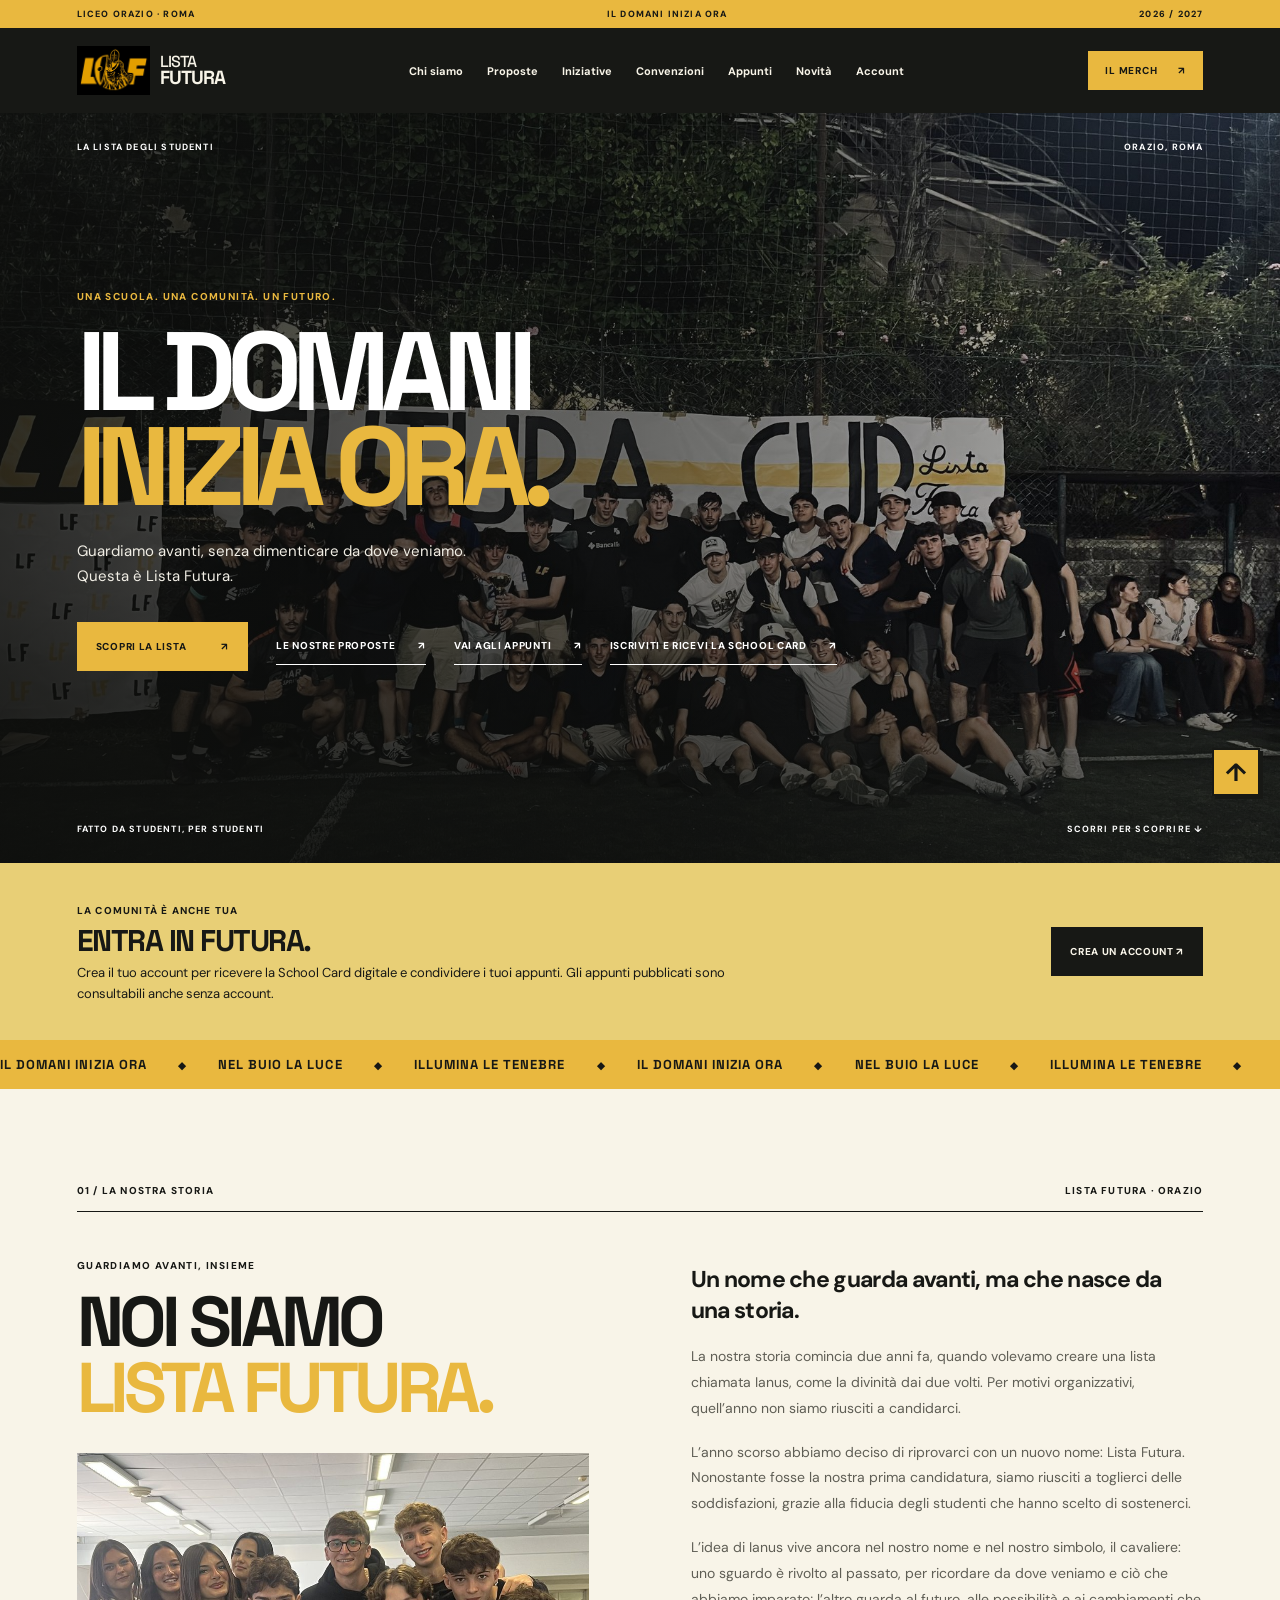
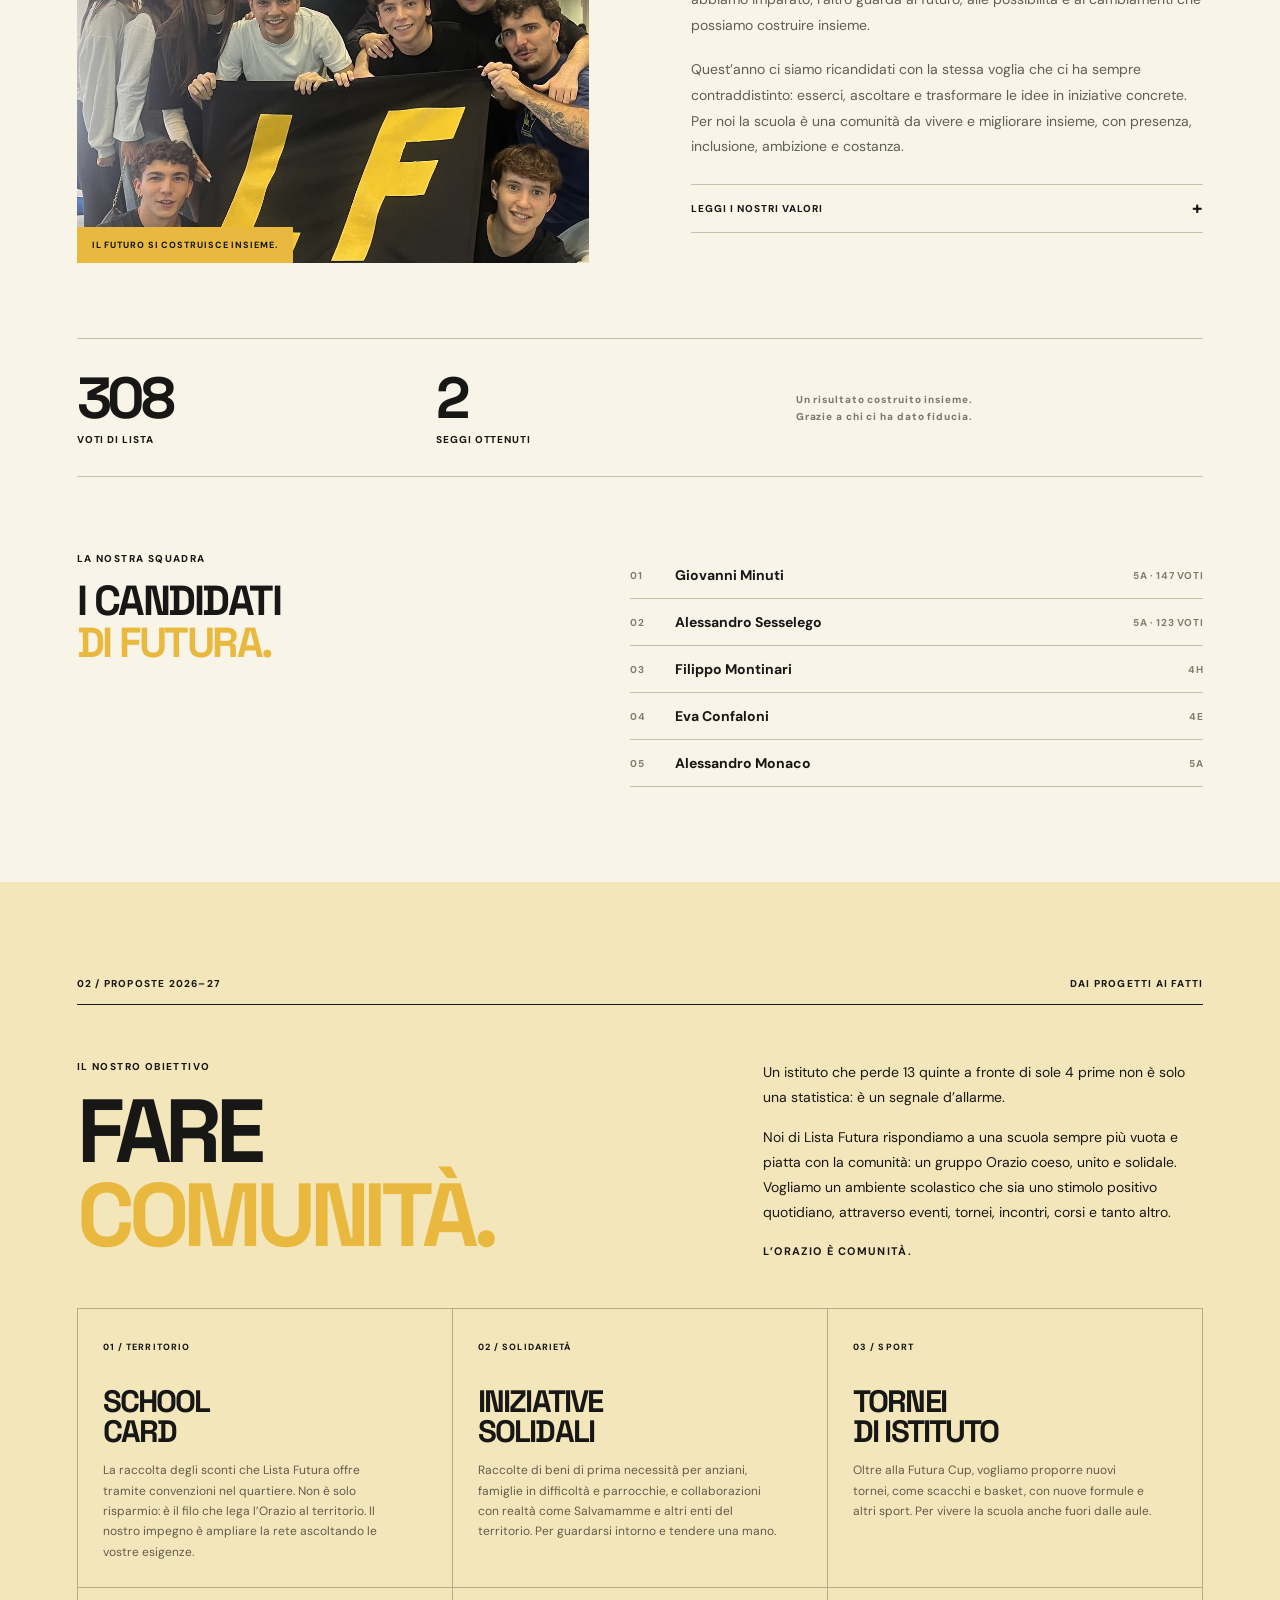
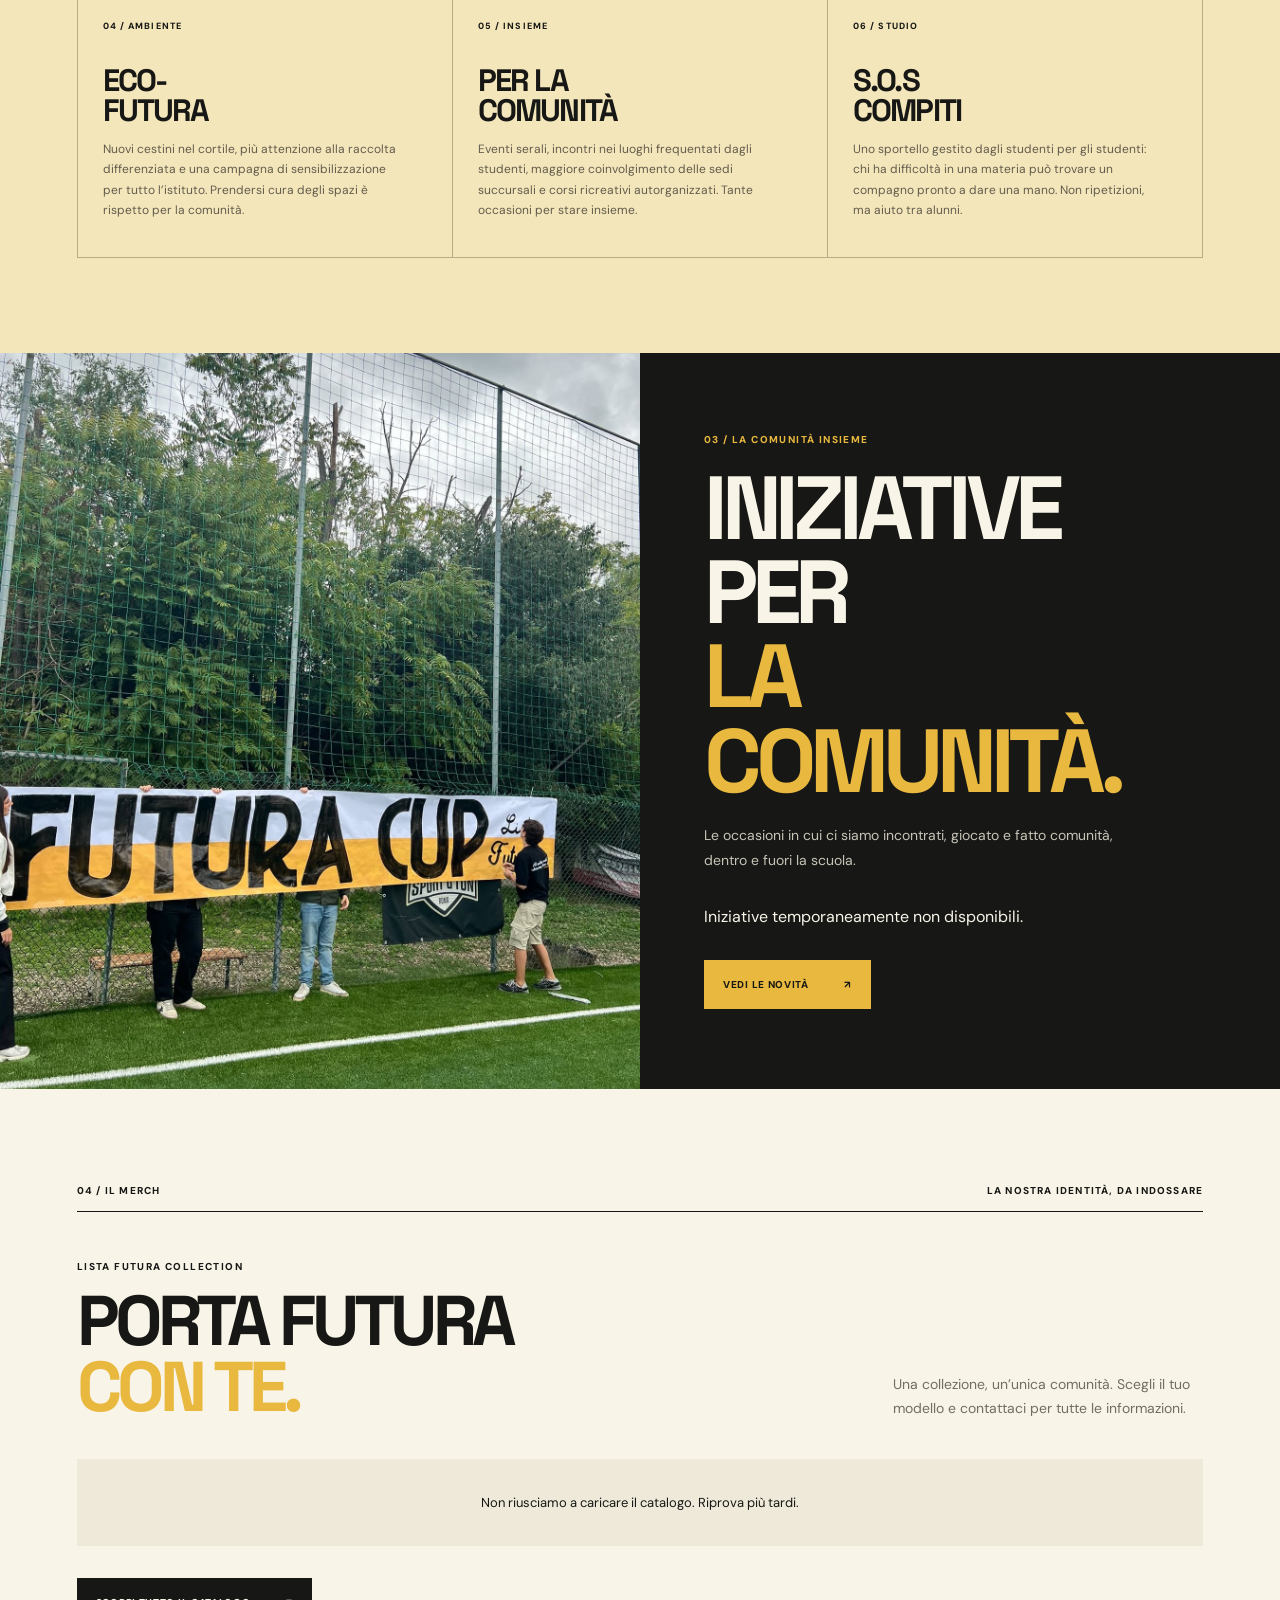
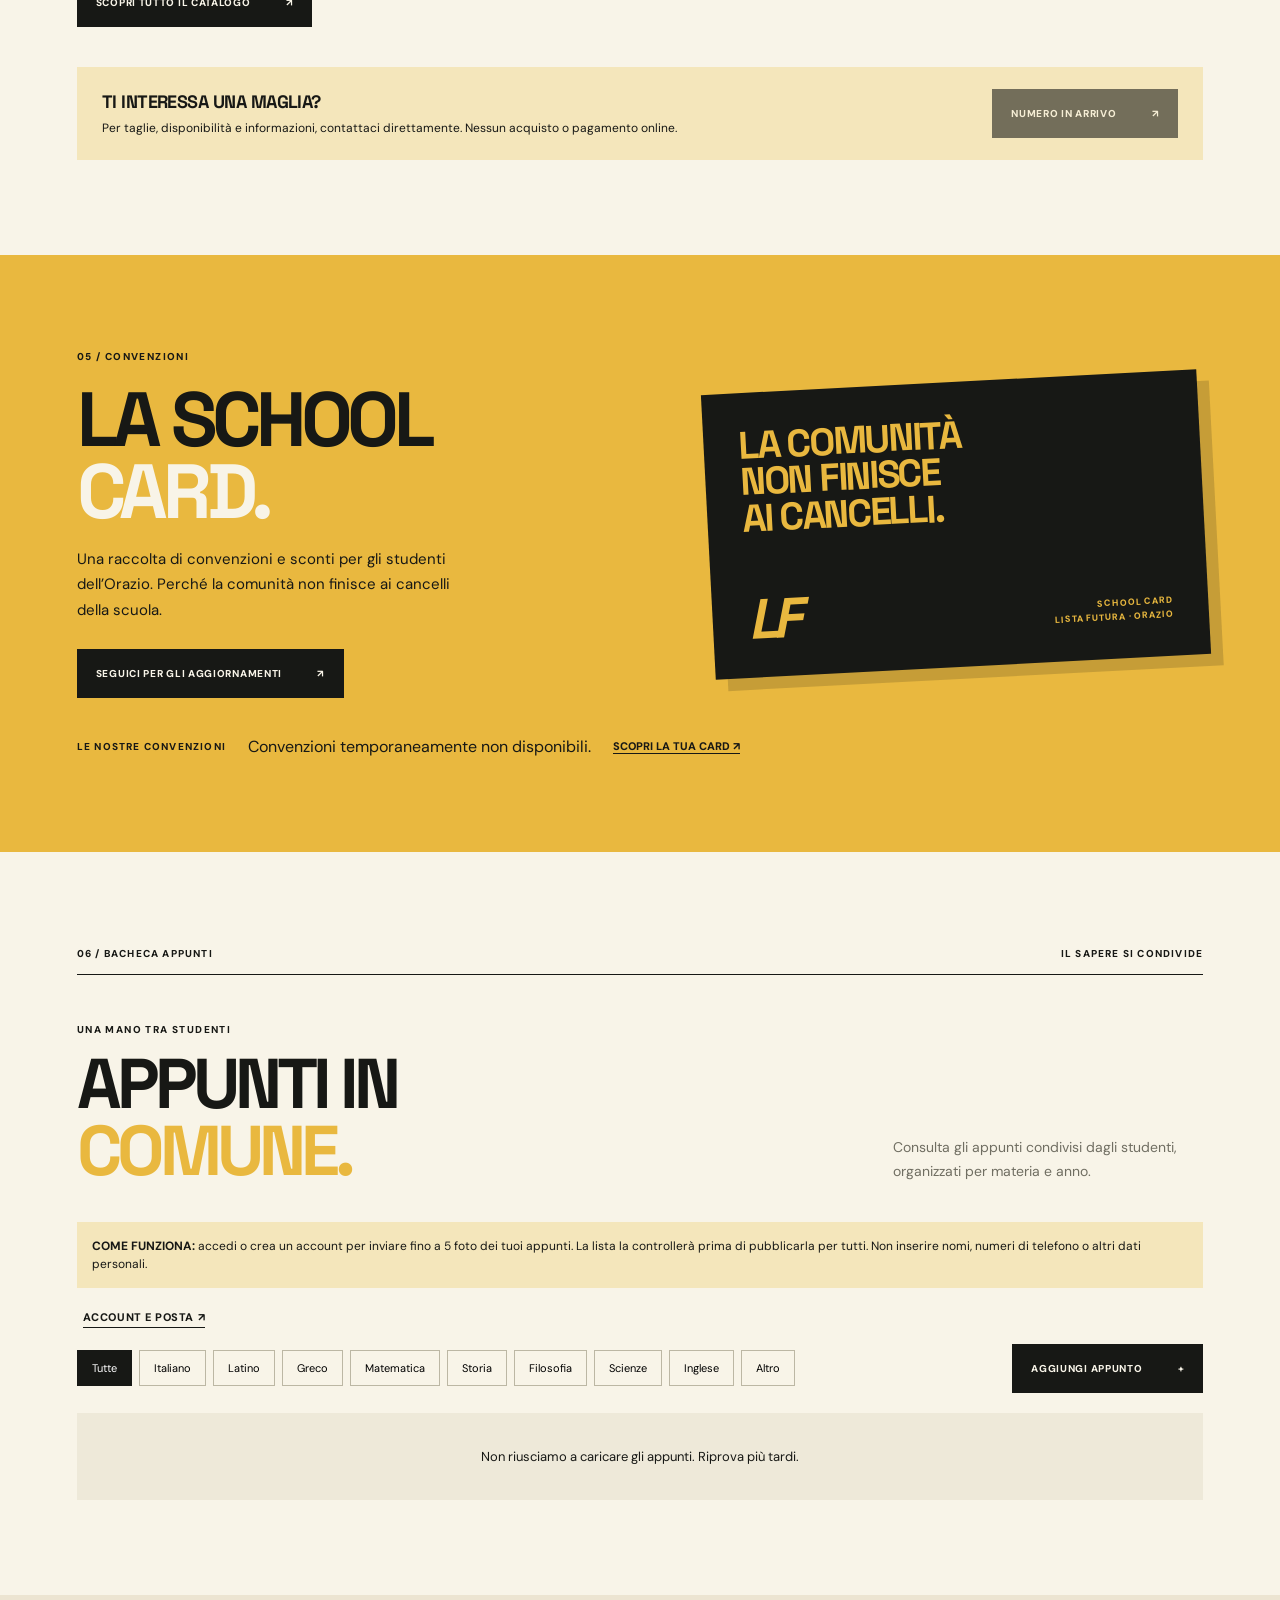
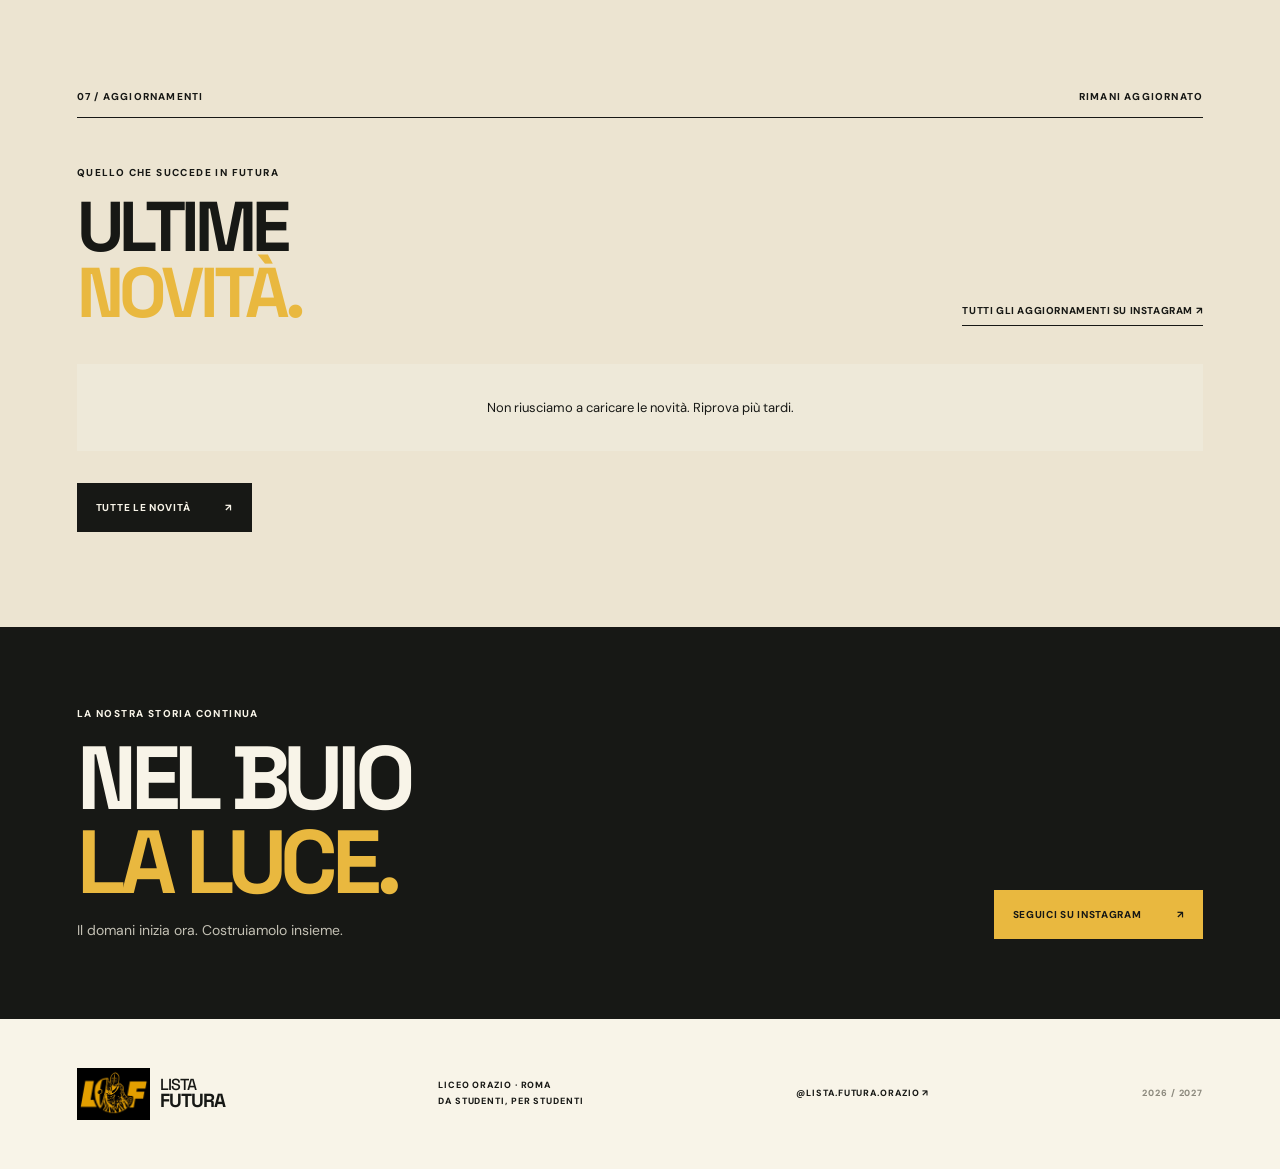
==== commit 24b4b319: "Add files via upload" ====
--- a/index.html
+++ b/index.html
@@ -1,6 +1,6 @@
 <!DOCTYPE html>
 
-<html lang="it"><head><meta charset="utf-8"/><meta content="width=device-width, initial-scale=1" name="viewport"/><meta content="#11110f" name="theme-color"/><meta content="Lista Futura, la lista degli studenti del Liceo Orazio di Roma. Proposte, Futura Cup, appunti e novità." name="description"/><title>Lista Futura Orazio — Il domani inizia ora</title><link href="style.css?v=20261105d" rel="stylesheet"/></head>
+<html lang="it"><head><meta charset="utf-8"/><meta content="width=device-width, initial-scale=1" name="viewport"/><meta content="#11110f" name="theme-color"/><meta content="Lista Futura, la lista degli studenti del Liceo Orazio di Roma. Proposte, Futura Cup, appunti e novità." name="description"/><title>Lista Futura Orazio — Il domani inizia ora</title><link href="style.css?v=20261105e" rel="stylesheet"/></head>
 <body>
 <div class="topline"><span>LICEO ORAZIO · ROMA</span><span>IL DOMANI INIZIA ORA</span><span>2026 / 2027</span></div>
 <header class="header"><a aria-label="Lista Futura, torna all'inizio" class="brand" href="#inizio"><img alt="Logo Lista Futura" src="assets/logo.jpg"/><span>LISTA<br/><b>FUTURA</b></span></a><nav aria-label="Navigazione principale" class="desktop-nav"><a href="#chi-siamo">Chi siamo</a><a href="#proposte">Proposte</a><a href="#futura-cup">Iniziative</a><a href="#convenzioni">Convenzioni</a><a href="#appunti">Appunti</a><a href="#novita">Novità</a><a href="account.html">Account</a></nav><div class="header-right"><a class="nav-merch" href="#merch">IL MERCH <span>↗</span></a><button aria-expanded="false" aria-label="Apri menu" class="menu-button" id="menuButton">☰</button></div></header>
--- a/style.css
+++ b/style.css
@@ -10,7 +10,7 @@
 .file-help{display:block;margin-top:7px;color:#716e60;font-size:11px;font-weight:400;line-height:1.4}.selected-files{font-size:11px;color:#716e60;margin:8px 0 14px}.selected-files div{display:flex;justify-content:space-between;gap:15px;padding:7px 0;border-bottom:1px solid #d5cebb}.selected-files span{overflow-wrap:anywhere}.selected-files button{border:0;background:none;text-decoration:underline;font-size:11px;color:#934126}.note-actions{flex-wrap:wrap}
 
 /* Collegamenti rapidi per desktop e telefono. */
-.hero-actions{flex-wrap:wrap}.back-to-top{position:fixed;right:20px;bottom:20px;z-index:9;width:48px;height:48px;display:flex;align-items:center;justify-content:center;background:var(--yellow);border:2px solid var(--black);color:var(--black);font-size:25px;font-weight:700;line-height:1;box-shadow:3px 3px 0 var(--black);transition:transform .15s,background .15s}.back-to-top:hover{background:#f4cb67;transform:translateY(-3px)}@media(max-width:430px){.back-to-top{right:14px;bottom:14px;width:43px;height:43px;font-size:23px}.hero-actions{gap:14px}.hero-actions .hero-link{padding-bottom:5px}}
+.hero-actions{flex-wrap:wrap}.back-to-top{position:fixed;right:20px;bottom:calc(104px + env(safe-area-inset-bottom, 0px));z-index:9;width:48px;height:48px;display:flex;align-items:center;justify-content:center;background:var(--yellow);border:2px solid var(--black);color:var(--black);font-size:25px;font-weight:700;line-height:1;box-shadow:3px 3px 0 var(--black);transition:transform .15s,background .15s}.back-to-top:hover{background:#f4cb67;transform:translateY(-3px)}@media(max-width:430px){.back-to-top{right:14px;width:43px;height:43px;font-size:23px}.hero-actions{gap:14px}.hero-actions .hero-link{padding-bottom:5px}}
 
 .notes-admin-link{margin:0 0 20px;font-size:11px;color:#716e60}.notes-admin-link a{margin-left:6px;font-weight:800;letter-spacing:.05em;color:#171815;border-bottom:1px solid;padding-bottom:3px}
 
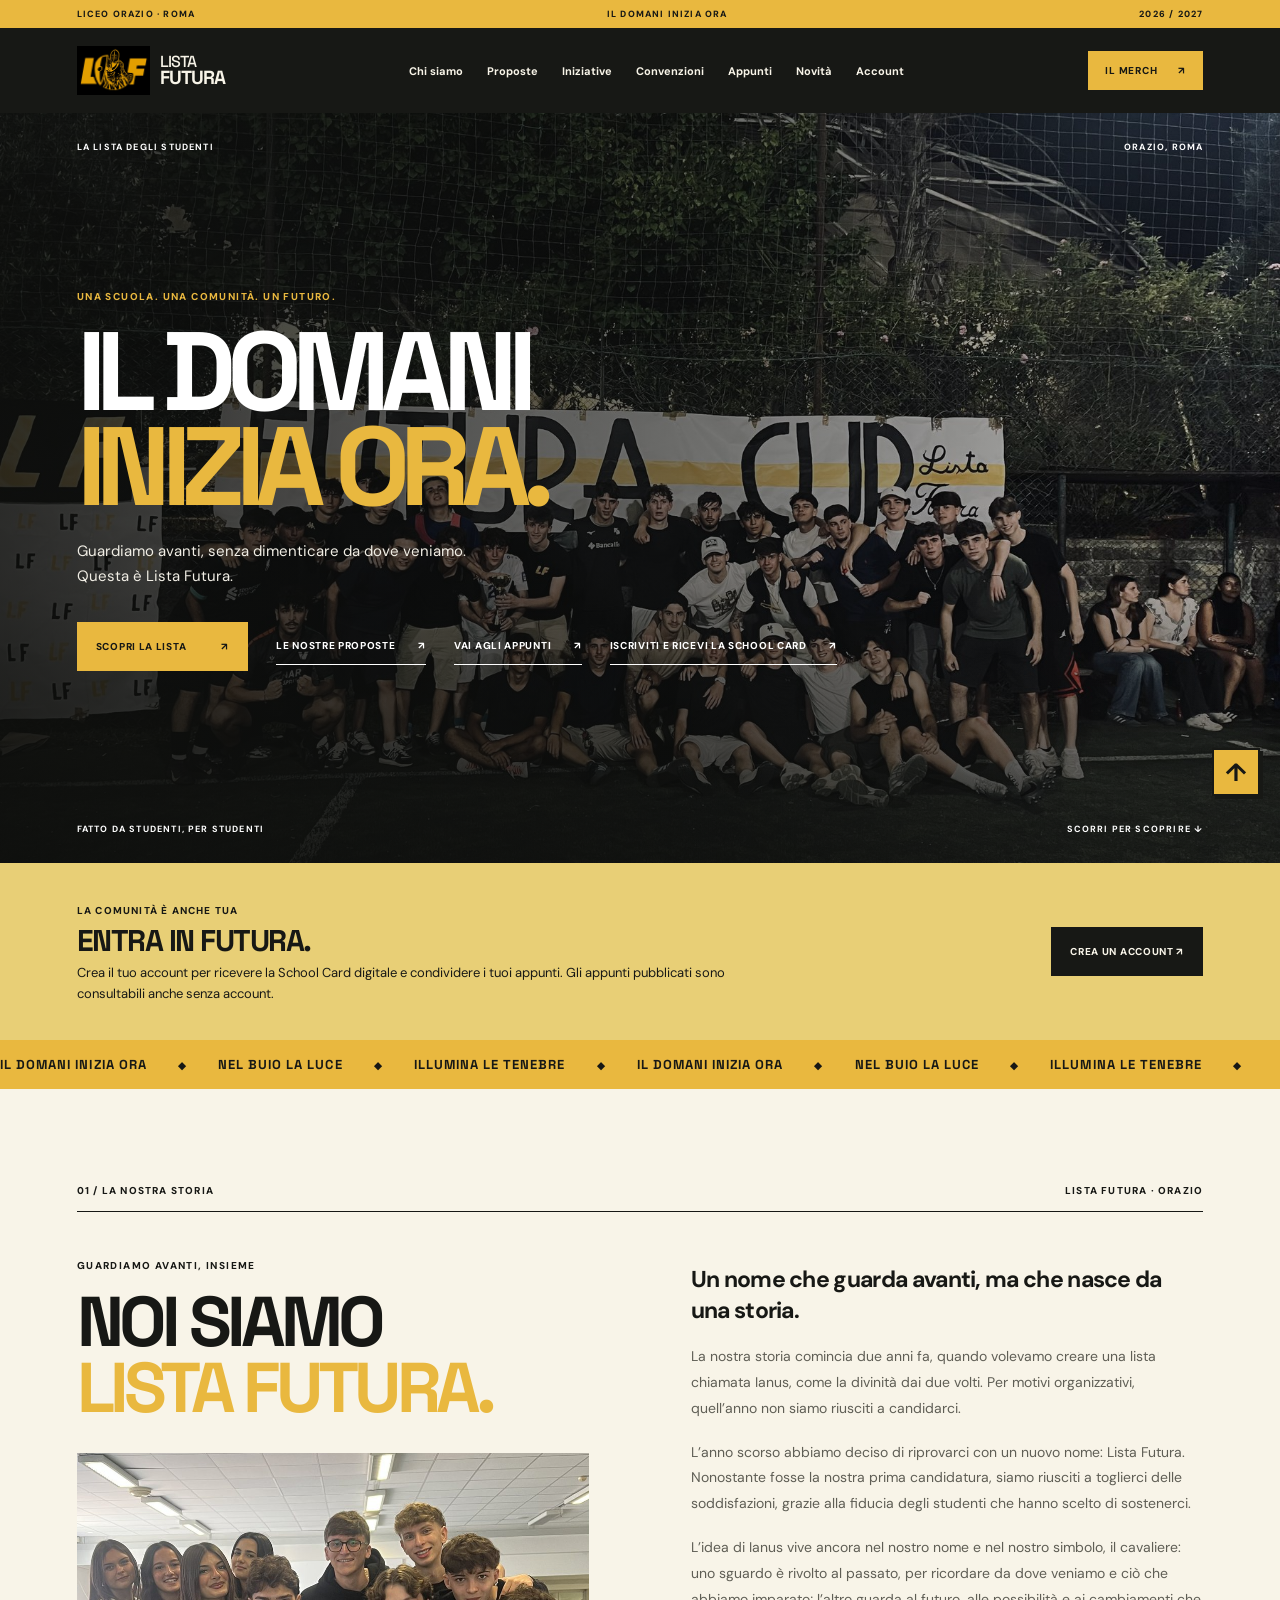
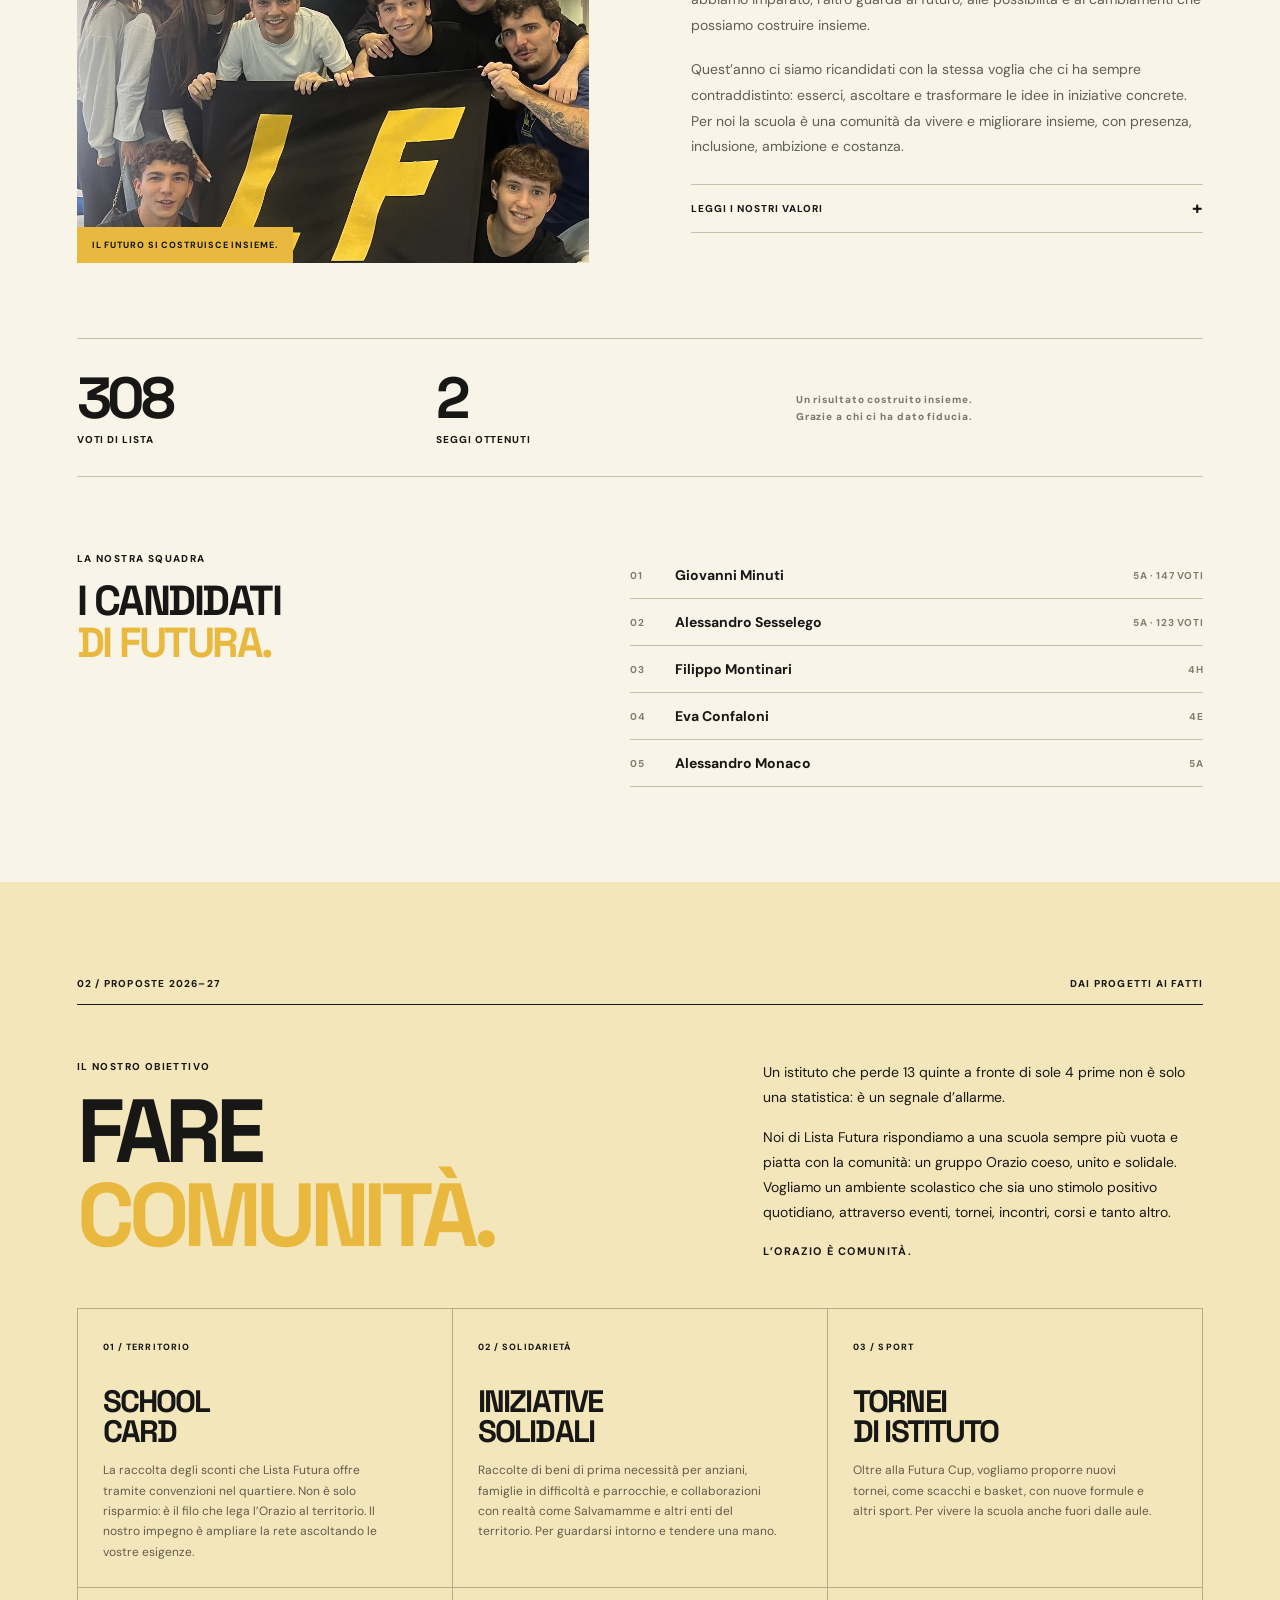
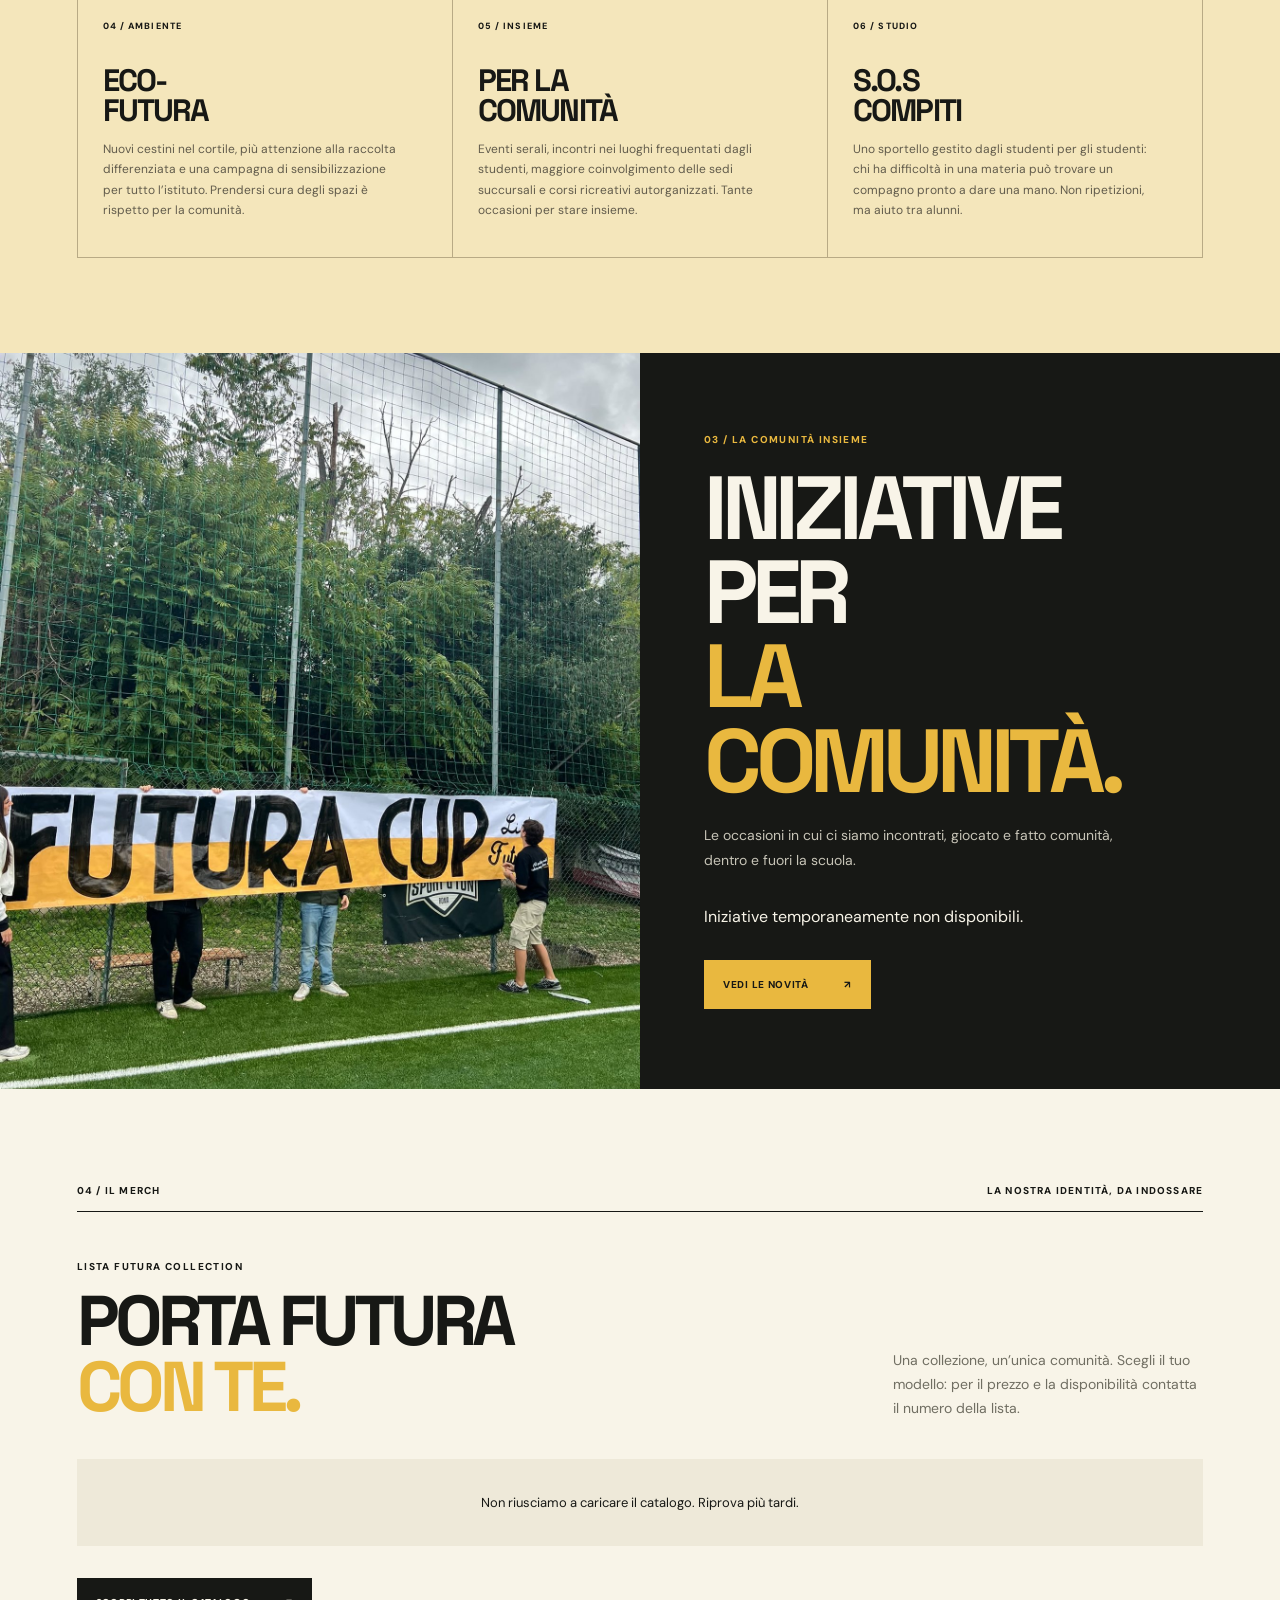
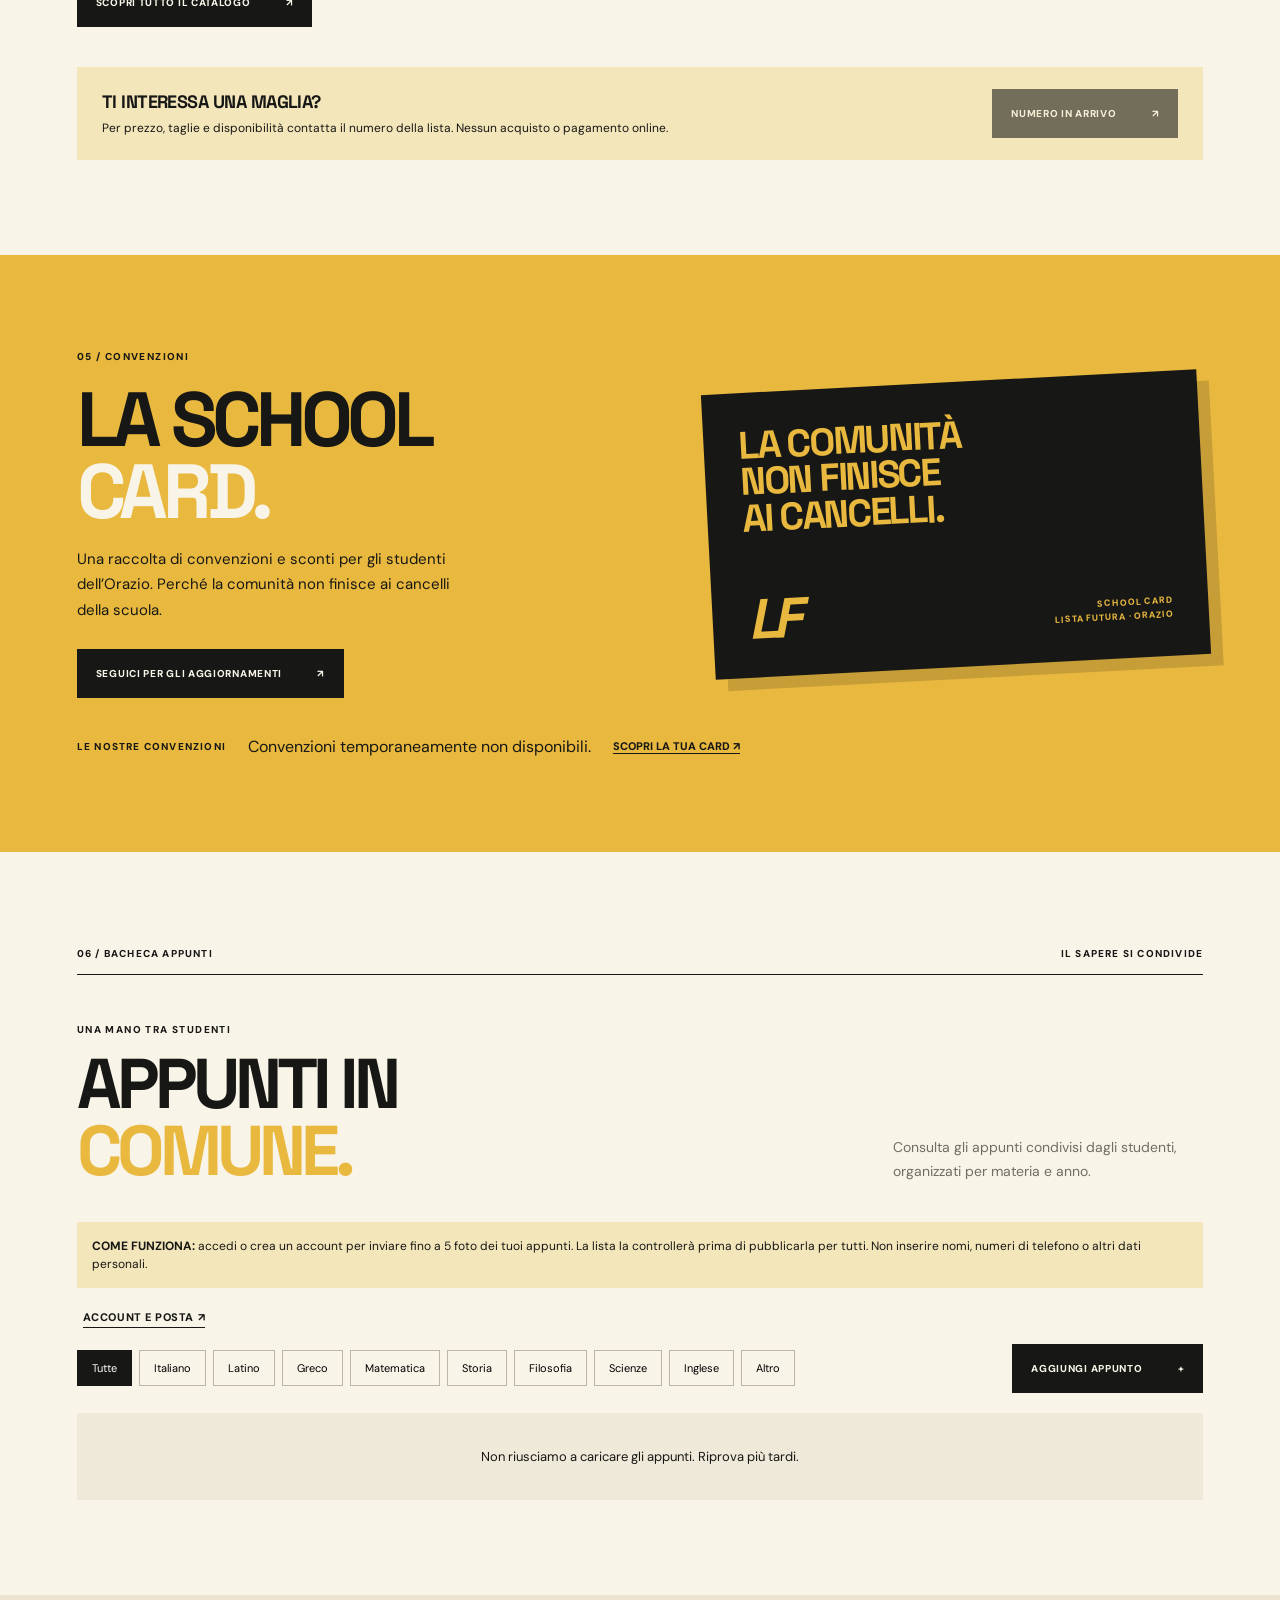
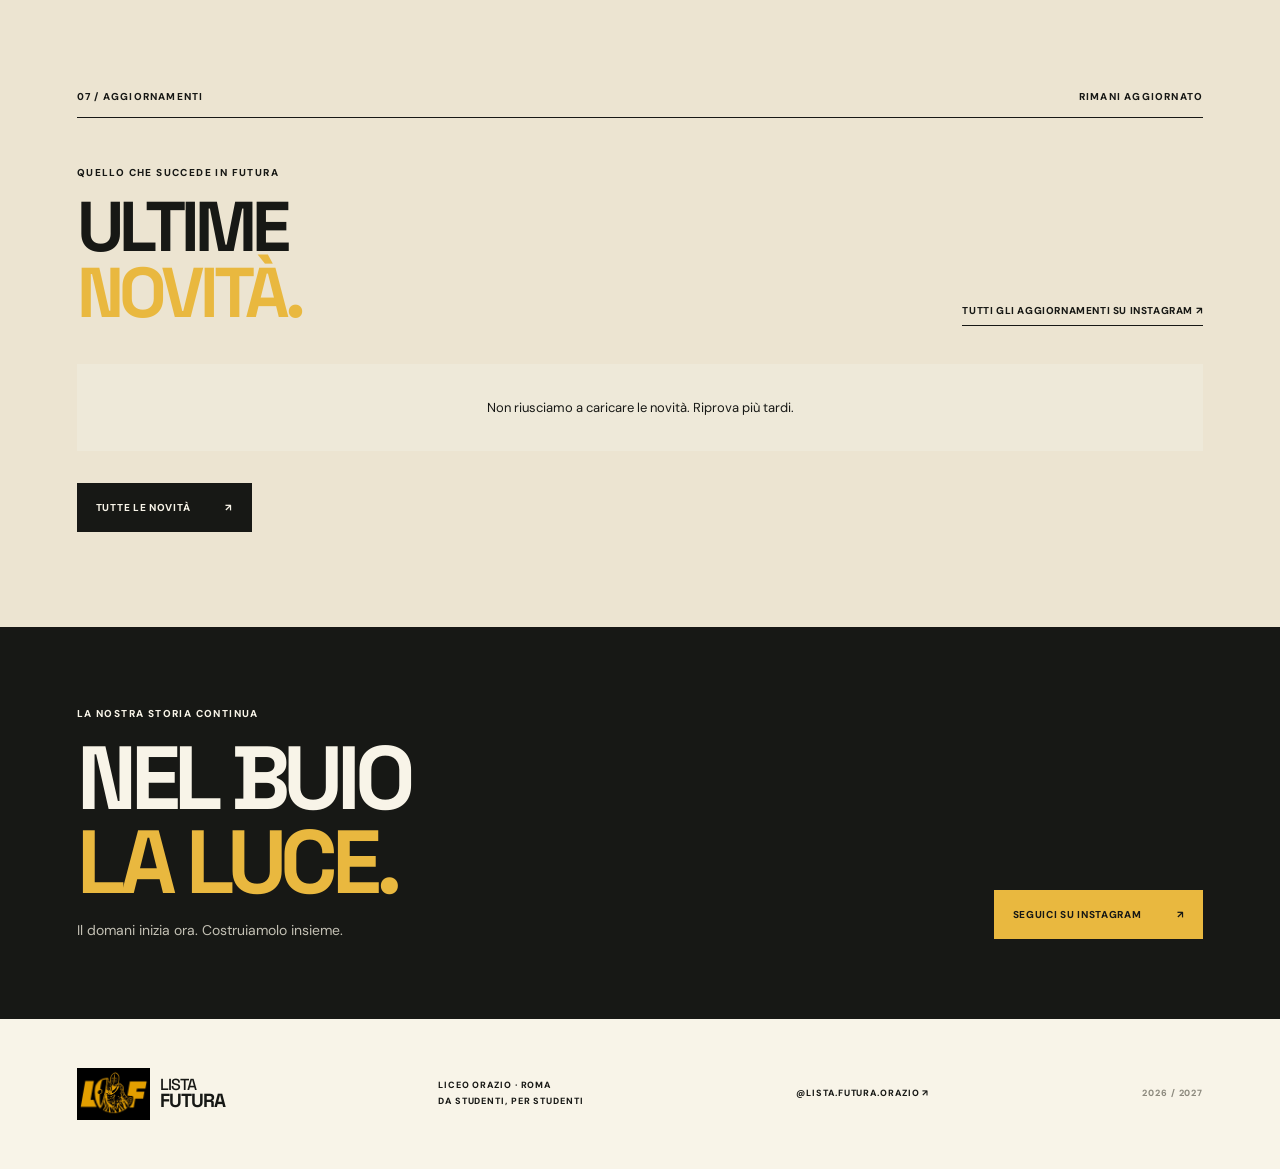
==== commit 0bd329d1: "Add files via upload" ====
--- a/index.html
+++ b/index.html
@@ -1,24 +1,24 @@
 <!DOCTYPE html>
 
-<html lang="it"><head><meta charset="utf-8"/><meta content="width=device-width, initial-scale=1" name="viewport"/><meta content="#11110f" name="theme-color"/><meta content="Lista Futura, la lista degli studenti del Liceo Orazio di Roma. Proposte, Futura Cup, appunti e novità." name="description"/><title>Lista Futura Orazio — Il domani inizia ora</title><link href="style.css?v=20261105e" rel="stylesheet"/></head>
+<html lang="it"><head><meta charset="utf-8"/><meta content="width=device-width, initial-scale=1" name="viewport"/><meta content="#11110f" name="theme-color"/><meta content="Lista Futura, la lista degli studenti del Liceo Orazio di Roma. Proposte, Futura Cup, appunti e novità." name="description"/><title>Lista Futura Orazio — Il domani inizia ora</title><link href="style.css?v=20261105f" rel="stylesheet"/></head>
 <body>
 <div class="topline"><span>LICEO ORAZIO · ROMA</span><span>IL DOMANI INIZIA ORA</span><span>2026 / 2027</span></div>
 <header class="header"><a aria-label="Lista Futura, torna all'inizio" class="brand" href="#inizio"><img alt="Logo Lista Futura" src="assets/logo.jpg"/><span>LISTA<br/><b>FUTURA</b></span></a><nav aria-label="Navigazione principale" class="desktop-nav"><a href="#chi-siamo">Chi siamo</a><a href="#proposte">Proposte</a><a href="#futura-cup">Iniziative</a><a href="#convenzioni">Convenzioni</a><a href="#appunti">Appunti</a><a href="#novita">Novità</a><a href="account.html">Account</a></nav><div class="header-right"><a class="nav-merch" href="#merch">IL MERCH <span>↗</span></a><button aria-expanded="false" aria-label="Apri menu" class="menu-button" id="menuButton">☰</button></div></header>
 <nav aria-label="Navigazione mobile" class="mobile-nav" id="mobileNav"><a href="#chi-siamo">Chi siamo</a><a href="#proposte">Proposte</a><a href="#futura-cup">Iniziative</a><a href="#convenzioni">Convenzioni</a><a href="#appunti">Appunti</a><a href="#novita">Novità</a><a href="#merch">Merch</a><a href="account.html">Account e posta</a></nav>
 <nav aria-label="Navigazione rapida delle sezioni" class="mobile-section-bar"><label for="sectionSelect">SEZIONE</label><select aria-label="Scegli una sezione" id="sectionSelect"><option value="inizio">Inizio</option><option value="chi-siamo">Chi siamo</option><option value="proposte">Proposte</option><option value="futura-cup">Iniziative</option><option value="merch">Merch</option><option value="convenzioni">Convenzioni</option><option value="appunti">Appunti</option><option value="novita">Novità</option></select><span aria-hidden="true">↓</span></nav><main id="inizio">
-<section class="hero"><div aria-label="La comunità di Lista Futura alla Futura Cup" class="hero-photo" role="img"></div><div class="hero-shade"></div><div class="hero-content wrap"><div class="hero-kicker"><span>LA LISTA DEGLI STUDENTI</span><span>ORAZIO, ROMA</span></div><div class="hero-main"><p class="overline">UNA SCUOLA. UNA COMUNITÀ. UN FUTURO.</p><h1>IL DOMANI<br/><em>INIZIA ORA.</em></h1><p>Guardiamo avanti, senza dimenticare da dove veniamo. Questa è Lista Futura.</p><div class="hero-actions"><a class="button yellow" href="#chi-siamo">SCOPRI LA LISTA <span>↗</span></a><a class="hero-link" href="#proposte">LE NOSTRE PROPOSTE <span>↗</span></a><a class="hero-link hero-notes-link" href="#appunti">VAI AGLI APPUNTI <span>↗</span></a><a class="hero-link signup-hero-link" href="account.html">ISCRIVITI E RICEVI LA SCHOOL CARD <span>↗</span></a></div></div><div class="hero-bottom"><span>FATTO DA STUDENTI, PER STUDENTI</span><span>SCORRI PER SCOPRIRE ↓</span></div></div></section>
+<section class="hero"><div aria-label="La comunità di Lista Futura alla Futura Cup" class="hero-photo" role="img" data-immagine-bg="hero"></div><div class="hero-shade"></div><div class="hero-content wrap"><div class="hero-kicker"><span>LA LISTA DEGLI STUDENTI</span><span>ORAZIO, ROMA</span></div><div class="hero-main"><p class="overline">UNA SCUOLA. UNA COMUNITÀ. UN FUTURO.</p><h1>IL DOMANI<br/><em>INIZIA ORA.</em></h1><p>Guardiamo avanti, senza dimenticare da dove veniamo. Questa è Lista Futura.</p><div class="hero-actions"><a class="button yellow" href="#chi-siamo">SCOPRI LA LISTA <span>↗</span></a><a class="hero-link" href="#proposte">LE NOSTRE PROPOSTE <span>↗</span></a><a class="hero-link hero-notes-link" href="#appunti">VAI AGLI APPUNTI <span>↗</span></a><a class="hero-link signup-hero-link" href="account.html">ISCRIVITI E RICEVI LA SCHOOL CARD <span>↗</span></a></div></div><div class="hero-bottom"><span>FATTO DA STUDENTI, PER STUDENTI</span><span>SCORRI PER SCOPRIRE ↓</span></div></div></section>
 <section class="signup-banner"><div class="wrap signup-banner-inner"><div><span>LA COMUNITÀ È ANCHE TUA</span><h2>ENTRA IN FUTURA.</h2><p>Crea il tuo account per ricevere la School Card digitale e condividere i tuoi appunti. Gli appunti pubblicati sono consultabili anche senza account.</p></div><a class="button black" href="account.html">CREA UN ACCOUNT ↗</a></div></section><div class="marquee"><div>IL DOMANI INIZIA ORA <span>◆</span> NEL BUIO LA LUCE <span>◆</span> ILLUMINA LE TENEBRE <span>◆</span> IL DOMANI INIZIA ORA <span>◆</span> NEL BUIO LA LUCE <span>◆</span> ILLUMINA LE TENEBRE <span>◆</span></div></div>
-<section class="about wrap section" id="chi-siamo"><div class="section-top"><span>01 / LA NOSTRA STORIA</span><span>LISTA FUTURA · ORAZIO</span></div><div class="about-grid"><div><p class="overline">GUARDIAMO AVANTI, INSIEME</p><h2>NOI SIAMO<br/><em>LISTA FUTURA.</em></h2><div class="about-image"><img alt="Un gruppo di studenti di Lista Futura con la bandiera LF" loading="lazy" src="assets/gruppo.jpg"/><span>IL FUTURO SI COSTRUISCE INSIEME.</span></div></div><div class="about-copy"><p class="lead" data-story-lead="">Un nome che guarda avanti, ma che nasce da una storia.</p><div data-story-body=""><p>La nostra storia comincia due anni fa, quando volevamo creare una lista chiamata Ianus, come la divinità dai due volti. Per motivi organizzativi, quell’anno non siamo riusciti a candidarci.</p><p>L’anno scorso abbiamo deciso di riprovarci con un nuovo nome: Lista Futura. Nonostante fosse la nostra prima candidatura, siamo riusciti a toglierci delle soddisfazioni, grazie alla fiducia degli studenti che hanno scelto di sostenerci.</p><p>L’idea di Ianus vive ancora nel nostro nome e nel nostro simbolo, il cavaliere: uno sguardo è rivolto al passato, per ricordare da dove veniamo e ciò che abbiamo imparato; l’altro guarda al futuro, alle possibilità e ai cambiamenti che possiamo costruire insieme.</p><p>Quest’anno ci siamo ricandidati con la stessa voglia che ci ha sempre contraddistinto: esserci, ascoltare e trasformare le idee in iniziative concrete. Per noi la scuola è una comunità da vivere e migliorare insieme, con presenza, inclusione, ambizione e costanza.</p></div><details class="read-more"><summary>LEGGI I NOSTRI VALORI <span>+</span></summary><div data-story-values=""><p>Crediamo nella presenza, quella che non è solo esserci, ma esserci davvero: ascoltare, partecipare, proporre. Una presenza che diventa solidità, perché un gruppo è forte solo quando sa sostenersi a vicenda.</p><p>Crediamo nell’inclusione, nel costruire una scuola in cui ognuno trovi spazio per la propria voce e le proprie idee, perché le differenze non dividono: arricchiscono.</p><p>Crediamo nella concretezza, nel trasformare le parole in progetti reali, nel fare prima ancora di promettere. E crediamo nell’ambizione sana, quella che spinge a voler migliorare, a puntare in alto senza mai perdere di vista ciò che conta davvero.</p><p>Ma l’ambizione, da sola, non basta. Serve costanza, la capacità di non mollare, di esserci ogni giorno, di portare avanti gli impegni presi fino in fondo. Serve incisività, la forza di lasciare un segno in ciò che facciamo, e attenzione ai dettagli, perché sono i particolari a trasformare un’idea in qualcosa che resta.</p></div></details></div></div>
+<section class="about wrap section" id="chi-siamo"><div class="section-top"><span>01 / LA NOSTRA STORIA</span><span>LISTA FUTURA · ORAZIO</span></div><div class="about-grid"><div><p class="overline">GUARDIAMO AVANTI, INSIEME</p><h2>NOI SIAMO<br/><em>LISTA FUTURA.</em></h2><div class="about-image"><img alt="Un gruppo di studenti di Lista Futura con la bandiera LF" data-immagine="storia" loading="lazy" src="assets/gruppo.jpg"/><span>IL FUTURO SI COSTRUISCE INSIEME.</span></div></div><div class="about-copy"><p class="lead" data-story-lead="">Un nome che guarda avanti, ma che nasce da una storia.</p><div data-story-body=""><p>La nostra storia comincia due anni fa, quando volevamo creare una lista chiamata Ianus, come la divinità dai due volti. Per motivi organizzativi, quell’anno non siamo riusciti a candidarci.</p><p>L’anno scorso abbiamo deciso di riprovarci con un nuovo nome: Lista Futura. Nonostante fosse la nostra prima candidatura, siamo riusciti a toglierci delle soddisfazioni, grazie alla fiducia degli studenti che hanno scelto di sostenerci.</p><p>L’idea di Ianus vive ancora nel nostro nome e nel nostro simbolo, il cavaliere: uno sguardo è rivolto al passato, per ricordare da dove veniamo e ciò che abbiamo imparato; l’altro guarda al futuro, alle possibilità e ai cambiamenti che possiamo costruire insieme.</p><p>Quest’anno ci siamo ricandidati con la stessa voglia che ci ha sempre contraddistinto: esserci, ascoltare e trasformare le idee in iniziative concrete. Per noi la scuola è una comunità da vivere e migliorare insieme, con presenza, inclusione, ambizione e costanza.</p></div><details class="read-more"><summary>LEGGI I NOSTRI VALORI <span>+</span></summary><div data-story-values=""><p>Crediamo nella presenza, quella che non è solo esserci, ma esserci davvero: ascoltare, partecipare, proporre. Una presenza che diventa solidità, perché un gruppo è forte solo quando sa sostenersi a vicenda.</p><p>Crediamo nell’inclusione, nel costruire una scuola in cui ognuno trovi spazio per la propria voce e le proprie idee, perché le differenze non dividono: arricchiscono.</p><p>Crediamo nella concretezza, nel trasformare le parole in progetti reali, nel fare prima ancora di promettere. E crediamo nell’ambizione sana, quella che spinge a voler migliorare, a puntare in alto senza mai perdere di vista ciò che conta davvero.</p><p>Ma l’ambizione, da sola, non basta. Serve costanza, la capacità di non mollare, di esserci ogni giorno, di portare avanti gli impegni presi fino in fondo. Serve incisività, la forza di lasciare un segno in ciò che facciamo, e attenzione ai dettagli, perché sono i particolari a trasformare un’idea in qualcosa che resta.</p></div></details></div></div>
 <div class="results"><div><strong data-voti-lista="">308</strong><span>VOTI DI LISTA</span></div><div><strong data-seggi="">2</strong><span>SEGGI OTTENUTI</span></div><p>Un risultato costruito insieme.<br/>Grazie a chi ci ha dato fiducia.</p></div>
 <div class="candidates"><div><p class="overline">LA NOSTRA SQUADRA</p><h3>I CANDIDATI<br/><em>DI FUTURA.</em></h3></div><div class="candidate-list" data-squadra=""><div><span>01</span><strong>Giovanni Minuti</strong><small>5A · 147 VOTI</small></div><div><span>02</span><strong>Alessandro Sesselego</strong><small>5A · 123 VOTI</small></div><div><span>03</span><strong>Filippo Montinari</strong><small>4H</small></div><div><span>04</span><strong>Eva Confaloni</strong><small>4E</small></div><div><span>05</span><strong>Alessandro Monaco</strong><small>5A</small></div></div></div></section>
 <section class="proposals section" id="proposte"><div class="wrap"><div class="section-top"><span>02 / PROPOSTE 2026–27</span><span>DAI PROGETTI AI FATTI</span></div><div class="proposal-heading"><div><p class="overline">IL NOSTRO OBIETTIVO</p><h2 data-proposals-title="">FARE<br/><em>COMUNITÀ.</em></h2></div><div><div data-proposals-intro=""><p>Un istituto che perde 13 quinte a fronte di sole 4 prime non è solo una statistica: è un segnale d’allarme.</p><p>Noi di Lista Futura rispondiamo a una scuola sempre più vuota e piatta con la comunità: un gruppo Orazio coeso, unito e solidale. Vogliamo un ambiente scolastico che sia uno stimolo positivo quotidiano, attraverso eventi, tornei, incontri, corsi e tanto altro.</p></div><strong data-proposals-slogan="">L’ORAZIO È COMUNITÀ.</strong></div></div>
 <div class="proposal-grid" data-proposals=""><article><span>01 / TERRITORIO</span><h3>SCHOOL<br/>CARD</h3><p>La raccolta degli sconti che Lista Futura offre tramite convenzioni nel quartiere. Non è solo risparmio: è il filo che lega l’Orazio al territorio. Il nostro impegno è ampliare la rete ascoltando le vostre esigenze.</p></article><article><span>02 / SOLIDARIETÀ</span><h3>INIZIATIVE<br/>SOLIDALI</h3><p>Raccolte di beni di prima necessità per anziani, famiglie in difficoltà e parrocchie, e collaborazioni con realtà come Salvamamme e altri enti del territorio. Per guardarsi intorno e tendere una mano.</p></article><article><span>03 / SPORT</span><h3>TORNEI<br/>DI ISTITUTO</h3><p>Oltre alla Futura Cup, vogliamo proporre nuovi tornei, come scacchi e basket, con nuove formule e altri sport. Per vivere la scuola anche fuori dalle aule.</p></article><article><span>04 / AMBIENTE</span><h3>ECO-<br/>FUTURA</h3><p>Nuovi cestini nel cortile, più attenzione alla raccolta differenziata e una campagna di sensibilizzazione per tutto l’istituto. Prendersi cura degli spazi è rispetto per la comunità.</p></article><article><span>05 / INSIEME</span><h3>PER LA<br/>COMUNITÀ</h3><p>Eventi serali, incontri nei luoghi frequentati dagli studenti, maggiore coinvolgimento delle sedi succursali e corsi ricreativi autorganizzati. Tante occasioni per stare insieme.</p></article><article><span>06 / STUDIO</span><h3>S.O.S<br/>COMPITI</h3><p>Uno sportello gestito dagli studenti per gli studenti: chi ha difficoltà in una materia può trovare un compagno pronto a dare una mano. Non ripetizioni, ma aiuto tra alunni.</p></article></div></div></section>
-<section class="cup-section" id="futura-cup"><div class="cup-image"><img alt="Studenti con lo striscione della Futura Cup" loading="lazy" src="assets/striscione.jpg"/></div><div class="cup-copy"><p class="overline">03 / LA COMUNITÀ INSIEME</p><h2>INIZIATIVE PER<br/><em>LA COMUNITÀ.</em></h2><p>Le occasioni in cui ci siamo incontrati, giocato e fatto comunità, dentro e fuori la scuola.</p><div class="cup-dates" data-initiatives=""><div>Caricamento iniziative...</div></div><a class="button yellow" href="#novita">VEDI LE NOVITÀ <span>↗</span></a></div></section>
-<section class="merch section wrap" id="merch"><div class="section-top"><span>04 / IL MERCH</span><span>LA NOSTRA IDENTITÀ, DA INDOSSARE</span></div><div class="merch-heading"><div><p class="overline">LISTA FUTURA COLLECTION</p><h2>PORTA FUTURA<br/><em>CON TE.</em></h2></div><p>Una collezione, un’unica comunità. Scegli il tuo modello e contattaci per tutte le informazioni.</p></div><div class="product-grid" data-product-limit="3" data-products=""><div class="empty-state">Caricamento catalogo...</div></div><div class="section-cta"><a class="button black" href="catalogo.html">SCOPRI TUTTO IL CATALOGO <span>↗</span></a></div><div class="merch-contact"><div><strong>TI INTERESSA UNA MAGLIA?</strong><p>Per taglie, disponibilità e informazioni, contattaci direttamente. Nessun acquisto o pagamento online.</p></div><a aria-disabled="true" class="button black unavailable" data-phone-contact="" id="phoneContact">NUMERO IN ARRIVO <span>↗</span></a></div></section>
+<section class="cup-section" id="futura-cup"><div class="cup-image"><img alt="Studenti con lo striscione della Futura Cup" data-immagine="iniziative" loading="lazy" src="assets/striscione.jpg"/></div><div class="cup-copy"><p class="overline">03 / LA COMUNITÀ INSIEME</p><h2>INIZIATIVE PER<br/><em>LA COMUNITÀ.</em></h2><p>Le occasioni in cui ci siamo incontrati, giocato e fatto comunità, dentro e fuori la scuola.</p><div class="cup-dates" data-initiatives=""><div>Caricamento iniziative...</div></div><a class="button yellow" href="#novita">VEDI LE NOVITÀ <span>↗</span></a></div></section>
+<section class="merch section wrap" id="merch"><div class="section-top"><span>04 / IL MERCH</span><span>LA NOSTRA IDENTITÀ, DA INDOSSARE</span></div><div class="merch-heading"><div><p class="overline">LISTA FUTURA COLLECTION</p><h2>PORTA FUTURA<br/><em>CON TE.</em></h2></div><p>Una collezione, un’unica comunità. Scegli il tuo modello: per il prezzo e la disponibilità contatta il numero della lista.</p></div><div class="product-grid" data-product-limit="3" data-products=""><div class="empty-state">Caricamento catalogo...</div></div><div class="section-cta"><a class="button black" href="catalogo.html">SCOPRI TUTTO IL CATALOGO <span>↗</span></a></div><div class="merch-contact"><div><strong>TI INTERESSA UNA MAGLIA?</strong><p>Per prezzo, taglie e disponibilità contatta il numero della lista. Nessun acquisto o pagamento online.</p></div><a aria-disabled="true" class="button black unavailable" data-phone-contact="" id="phoneContact">NUMERO IN ARRIVO <span>↗</span></a></div></section>
 <section class="conventions section" id="convenzioni"><div class="wrap convention-grid"><div><p class="overline">05 / CONVENZIONI</p><h2>LA SCHOOL<br/><em>CARD.</em></h2><p>Una raccolta di convenzioni e sconti per gli studenti dell’Orazio. Perché la comunità non finisce ai cancelli della scuola.</p><a class="button black" href="https://www.instagram.com/lista.futura.orazio/" rel="noopener" target="_blank">SEGUICI PER GLI AGGIORNAMENTI <span>↗</span></a></div><div class="card-art"><span>LA COMUNITÀ<br/>NON FINISCE<br/>AI CANCELLI.</span><div><b>LF</b><small>SCHOOL CARD<br/>LISTA FUTURA · ORAZIO</small></div></div></div><div class="convention-list wrap"><span>LE NOSTRE CONVENZIONI</span><div class="convention-names" data-conventions="">Caricamento convenzioni...</div><a href="account.html">SCOPRI LA TUA CARD ↗</a></div></section>
 <section class="notes section wrap" id="appunti"><div class="section-top"><span>06 / BACHECA APPUNTI</span><span>IL SAPERE SI CONDIVIDE</span></div><div class="notes-heading"><div><p class="overline">UNA MANO TRA STUDENTI</p><h2>APPUNTI IN<br/><em>COMUNE.</em></h2></div><p>Consulta gli appunti condivisi dagli studenti, organizzati per materia e anno.</p></div><div class="notice"><b>COME FUNZIONA:</b> accedi o crea un account per inviare fino a 5 foto dei tuoi appunti. La lista la controllerà prima di pubblicarla per tutti. Non inserire nomi, numeri di telefono o altri dati personali.</div><div class="notes-admin-link"><a href="account.html">ACCOUNT E POSTA ↗</a></div><div class="notes-toolbar"><div class="filters" id="filters"><button class="filter active" data-filter="Tutte">Tutte</button><button class="filter" data-filter="Italiano">Italiano</button><button class="filter" data-filter="Latino">Latino</button><button class="filter" data-filter="Greco">Greco</button><button class="filter" data-filter="Matematica">Matematica</button><button class="filter" data-filter="Storia">Storia</button><button class="filter" data-filter="Filosofia">Filosofia</button><button class="filter" data-filter="Scienze">Scienze</button><button class="filter" data-filter="Inglese">Inglese</button><button class="filter" data-filter="Altro">Altro</button></div><button class="button black add-note" id="addNote">AGGIUNGI APPUNTO <span>+</span></button></div><div class="note-grid" id="noteGrid"></div></section>
 <section class="news section" id="novita"><div class="wrap"><div class="section-top"><span>07 / AGGIORNAMENTI</span><span>RIMANI AGGIORNATO</span></div><div class="news-heading"><div><p class="overline">QUELLO CHE SUCCEDE IN FUTURA</p><h2>ULTIME<br/><em>NOVITÀ.</em></h2></div><a class="underline-link" href="https://www.instagram.com/lista.futura.orazio/" rel="noopener" target="_blank">TUTTI GLI AGGIORNAMENTI SU INSTAGRAM ↗</a></div><div class="news-grid" data-news-grid="" data-news-limit="3"><div class="empty-state">Caricamento novità...</div></div><div class="section-cta"><a class="button black" href="novita.html">TUTTE LE NOVITÀ <span>↗</span></a></div></div></section>
 <section class="closing"><div class="wrap closing-inner"><div><p class="overline">LA NOSTRA STORIA CONTINUA</p><h2>NEL BUIO<br/><em>LA LUCE.</em></h2><p>Il domani inizia ora. Costruiamolo insieme.</p></div><a class="button yellow" href="https://www.instagram.com/lista.futura.orazio/" rel="noopener" target="_blank">SEGUICI SU INSTAGRAM <span>↗</span></a></div></section>
 </main><a aria-label="Torna in cima alla pagina" class="back-to-top" href="#inizio" title="Torna in cima">↑</a><footer class="footer wrap"><a class="brand" href="#inizio"><img alt="" src="assets/logo.jpg"/><span>LISTA<br/><b>FUTURA</b></span></a><p>LICEO ORAZIO · ROMA<br/>DA STUDENTI, PER STUDENTI</p><a href="https://www.instagram.com/lista.futura.orazio/" rel="noopener" target="_blank">@LISTA.FUTURA.ORAZIO ↗</a><span>2026 / 2027</span></footer>
 <div class="overlay" id="overlay"></div><div aria-hidden="true" aria-labelledby="modalTitle" aria-modal="true" class="modal" id="noteModal" role="dialog"><div class="modal-head"><div><p class="overline">BACHECA APPUNTI</p><h2 id="modalTitle">AGGIUNGI UN<br/><em>APPUNTO.</em></h2></div><button aria-label="Chiudi" class="close" id="closeModal">×</button></div><p class="modal-info">Le foto vengono inviate a Lista Futura e saranno visibili a tutti solo dopo la nostra approvazione. Non caricare dati personali, foto di persone o materiale che non hai il diritto di condividere.</p><form id="noteForm"><label>Materia<select id="noteSubject" required=""><option>Italiano</option><option>Latino</option><option>Greco</option><option>Matematica</option><option>Storia</option><option>Filosofia</option><option>Scienze</option><option>Inglese</option><option>Altro</option></select></label><label>Anno<select id="noteYear" required=""><option value="">Seleziona l’anno</option><option value="1">Primo anno</option><option value="2">Secondo anno</option><option value="3">Terzo anno</option><option value="4">Quarto anno</option><option value="5">Quinto anno</option></select></label><label>Descrizione<input id="noteTitle" maxlength="180" minlength="3" placeholder="Es. Seneca, vita e opere" required=""/></label><label>Foto degli appunti <small>(fino a 5 foto JPG, PNG o WebP, massimo 3 MB ciascuna e 12 MB in totale)</small><input accept="image/jpeg,image/png,image/webp" id="noteFile" multiple="" type="file"/><span class="file-help">Puoi scegliere più foto insieme o aggiungerle una alla volta.</span></label><div aria-live="polite" class="selected-files" id="selectedFiles">Nessuna foto selezionata.</div><label class="consent-label"><input id="noteConsent" required="" type="checkbox"/> <span>Confermo che le foto non contengono dati personali e che posso condividerla.</span></label><button class="button black" id="submitNote" type="submit">INVIA PER IL CONTROLLO <span>↗</span></button></form></div><div class="toast" id="toast" role="status"></div>
-<script src="contenuti.js?v=20261105c"></script><script src="home-contenuti.js?v=20261105d"></script><script src="news.js?v=20261105c"></script><script src="account-session.js?v=20261105c"></script><script src="script.js?v=20261105d"></script></body></html>
+<script src="contenuti.js?v=20261105f"></script><script src="home-contenuti.js?v=20261105f"></script><script src="news.js?v=20261105f"></script><script src="account-session.js?v=20261105f"></script><script src="script.js?v=20261105f"></script></body></html>
--- a/style.css
+++ b/style.css
@@ -1,5 +1,5 @@
 @import url('https://fonts.googleapis.com/css2?family=DM+Sans:wght@400;500;600;700&family=Space+Grotesk:wght@400;500;600;700&display=swap');
-:root{--black:#171815;--yellow:#e9b83f;--light:#f4e6bb;--cream:#f8f4e8;--muted:#777467;--line:#c8c0a9}*{box-sizing:border-box}html{scroll-behavior:smooth}body{margin:0;background:var(--cream);color:var(--black);font-family:'DM Sans',Arial,sans-serif}button,input,select{font:inherit}a{color:inherit;text-decoration:none}button{cursor:pointer}img{display:block;width:100%}button:focus-visible,a:focus-visible,summary:focus-visible{outline:3px solid #bf7900;outline-offset:3px}.wrap{max-width:1440px;margin:0 auto;padding-left:6%;padding-right:6%}.section{padding-top:95px;padding-bottom:95px;scroll-margin-top:15px}.topline{height:28px;background:var(--yellow);display:flex;align-items:center;justify-content:space-between;padding:0 6%;font-size:9px;letter-spacing:.13em;font-weight:800}.header{height:85px;background:var(--black);color:var(--cream);display:flex;align-items:center;justify-content:space-between;padding:0 6%;gap:25px}.brand{display:flex;align-items:center;gap:10px;font-family:'Space Grotesk',Arial,sans-serif;font-size:16px;line-height:.9;letter-spacing:-.06em;font-weight:500}.brand b{font-size:19px}.brand img{width:73px;height:52px;object-fit:contain}.desktop-nav{display:flex;align-items:center;gap:24px;font-size:11px;font-weight:700}.desktop-nav a:hover,.underline-link:hover{color:var(--yellow)}.header-right{display:flex;align-items:center;gap:18px}.nav-merch{background:var(--yellow);color:var(--black);padding:13px 17px;font-size:10px;letter-spacing:.08em;font-weight:800;white-space:nowrap}.nav-merch span{margin-left:18px}.menu-button{display:none;color:var(--cream);border:0;background:none;font-size:25px}.mobile-nav{display:none}.hero{height:min(750px,calc(100vh - 113px));min-height:590px;position:relative;background:#24251e;color:#fff}.hero-photo{position:absolute;inset:0;background-image:url('assets/copertina.jpg');background-size:cover;background-position:center 52%}.hero-shade{position:absolute;inset:0;background:linear-gradient(90deg,rgba(14,15,13,.86) 0%,rgba(14,15,13,.58) 50%,rgba(14,15,13,.15) 100%),linear-gradient(0deg,rgba(14,15,13,.75),transparent 40%)}.hero-content{position:relative;height:100%;display:flex;flex-direction:column;justify-content:space-between}.hero-kicker,.hero-bottom{display:flex;justify-content:space-between;padding-top:28px;font-size:9px;font-weight:700;letter-spacing:.13em}.hero-bottom{padding:0 0 28px}.hero-main{padding:25px 0 40px}.overline{font-size:10px;letter-spacing:.14em;font-weight:800}.hero-main .overline{color:var(--yellow)}h1,h2,h3,p{margin:0}h1,h2,h3{font-family:'Space Grotesk',Arial,sans-serif}h1{font-size:clamp(70px,8.7vw,130px);line-height:.85;letter-spacing:-.085em;margin:22px 0 24px}h1 em,h2 em,h3 em{font-style:normal;color:var(--yellow)}.hero-main>p:not(.overline){font-size:15px;line-height:1.7;max-width:390px;color:#f1eee5}.hero-actions{display:flex;align-items:center;gap:28px;margin-top:32px}.button{display:inline-flex;justify-content:space-between;align-items:center;gap:35px;padding:16px 19px;border:0;font-size:10px;letter-spacing:.07em;font-weight:800;min-height:49px}.button.yellow{background:var(--yellow);color:var(--black)}.button.yellow:hover{background:#f4cb67}.button.black{background:var(--black);color:var(--cream)}.button.black:hover{background:#37382e}.hero-link{font-size:10px;font-weight:800;letter-spacing:.07em;border-bottom:1px solid white;padding:12px 0}.hero-link span{margin-left:20px}.marquee{overflow:hidden;background:var(--yellow);padding:16px 0;white-space:nowrap;font-family:'Space Grotesk',sans-serif;font-weight:700;letter-spacing:.08em;font-size:13px}.marquee div{width:max-content;animation:slide 30s linear infinite}.marquee span{padding:0 27px;font-size:10px}@keyframes slide{to{transform:translateX(-50%)}}.section-top{display:flex;justify-content:space-between;border-bottom:1px solid currentColor;padding-bottom:14px;font-size:10px;font-weight:800;letter-spacing:.12em}h2{font-size:clamp(48px,5.5vw,78px);line-height:.94;letter-spacing:-.07em}.about-grid{display:grid;grid-template-columns:1fr 1fr;gap:9%;padding-top:47px}.about h2{margin:17px 0 32px}.about-image{position:relative;height:410px;background:#d7c9a6;overflow:hidden}.about-image img{height:100%;object-fit:cover;object-position:center 48%}.about-image span{position:absolute;bottom:0;left:0;background:var(--yellow);padding:12px 15px;font-size:9px;letter-spacing:.1em;font-weight:800}.about-copy{padding-top:5px}.about-copy p{font-size:14px;line-height:1.85;color:#5f5e55;margin-bottom:18px}.about-copy .lead{font-size:23px;line-height:1.35;letter-spacing:-.03em;font-weight:700;color:var(--black)}.read-more{border-top:1px solid var(--line);border-bottom:1px solid var(--line);margin-top:24px}.read-more summary{cursor:pointer;list-style:none;display:flex;justify-content:space-between;padding:17px 0;font-size:10px;font-weight:800;letter-spacing:.1em}.read-more summary::-webkit-details-marker{display:none}.read-more summary span{font-size:18px;line-height:.7}.read-more[open] summary span{transform:rotate(45deg)}.read-more div{padding-top:3px}.results{margin-top:75px;padding:30px 0;border-top:1px solid var(--line);border-bottom:1px solid var(--line);display:grid;grid-template-columns:repeat(2,1fr) 1.2fr;gap:20px;align-items:center}.results div{display:flex;flex-direction:column;gap:6px}.results strong{font-family:'Space Grotesk';font-size:58px;letter-spacing:-.08em;line-height:1}.results span,.results p{font-size:10px;font-weight:800;letter-spacing:.09em}.results p{line-height:1.7;color:#7b7869}.candidates{display:grid;grid-template-columns:1fr 1.3fr;gap:10%;margin-top:75px}.candidates h3{font-size:42px;letter-spacing:-.06em;line-height:1;margin-top:15px}.candidate-list>div{display:grid;grid-template-columns:35px 1fr auto;gap:10px;align-items:center;padding:14px 0;border-bottom:1px solid var(--line)}.candidate-list span,.candidate-list small{font-size:10px;font-weight:700;color:#817d6c;letter-spacing:.06em}.candidate-list strong{font-size:14px}.proposals{background:var(--light)}.proposal-heading{display:grid;grid-template-columns:1fr .8fr;gap:12%;padding:55px 0 48px}.proposal-heading h2{margin-top:16px;font-size:clamp(56px,7vw,102px)}.proposal-heading>div:last-child p{font-size:14px;line-height:1.8;margin-bottom:14px}.proposal-heading>div:last-child strong{font-size:11px;letter-spacing:.12em}.proposal-grid{display:grid;grid-template-columns:repeat(3,1fr);border-top:1px solid #b8aa85;border-left:1px solid #b8aa85}.proposal-grid article{padding:25px;min-height:270px;border-right:1px solid #b8aa85;border-bottom:1px solid #b8aa85}.proposal-grid article>span{font-size:9px;font-weight:800;letter-spacing:.12em}.proposal-grid h3{font-size:31px;letter-spacing:-.06em;line-height:.95;margin:32px 0 14px}.proposal-grid p{font-size:12px;color:#625c4c;line-height:1.7;max-width:300px}.cup-section{display:grid;grid-template-columns:1fr 1fr;min-height:650px;background:var(--black);color:var(--cream)}.cup-image{position:relative;min-height:550px;overflow:hidden}.cup-image img{position:absolute;height:100%;width:100%;object-fit:cover;object-position:center}.cup-copy{padding:80px 12% 80px 10%;display:flex;flex-direction:column;justify-content:center}.cup-copy .overline{color:var(--yellow)}.cup-copy h2{font-size:clamp(65px,7vw,100px);margin:20px 0}.cup-copy>p:not(.overline){font-size:14px;line-height:1.8;color:#c7c4b7;max-width:420px}.cup-dates{margin:33px 0}.cup-dates div{display:flex;justify-content:space-between;gap:15px;padding:13px 0;border-bottom:1px solid #54554c;font-size:10px;letter-spacing:.05em}.cup-dates span{color:#b3b1a5}.cup-dates strong{text-align:right}.cup-copy .button{align-self:flex-start}.merch-heading,.notes-heading,.news-heading{display:flex;justify-content:space-between;align-items:end;gap:40px;margin:48px 0 38px}.merch-heading h2,.notes-heading h2,.news-heading h2{margin-top:15px}.merch-heading>p,.notes-heading>p{max-width:310px;font-size:14px;line-height:1.7;color:#706e62}.product-grid{display:grid;grid-template-columns:repeat(3,1fr);gap:18px}.product-photo{height:365px;position:relative;background:white;overflow:hidden}.product-photo img{height:100%;width:100%;object-fit:contain}.product-photo>span{position:absolute;top:15px;left:15px;font-size:9px;letter-spacing:.1em;font-weight:800}.product-meta{display:flex;justify-content:space-between;align-items:end;padding:20px 0 13px}.product-meta small{font-size:9px;font-weight:800;letter-spacing:.12em;color:#898578}.product-meta h3{font-size:23px;letter-spacing:-.05em;margin-top:6px}.product-meta>strong{font-family:'Space Grotesk';font-size:20px}.product-switch{display:flex;gap:8px}.product-switch button{border:1px solid #bdb7a5;background:transparent;font-size:9px;font-weight:800;padding:8px 12px}.product-switch button.active{background:var(--black);color:white;border-color:var(--black)}.merch-contact{margin-top:40px;padding:22px 25px;background:var(--light);display:flex;align-items:center;justify-content:space-between;gap:20px}.merch-contact strong{font-family:'Space Grotesk';font-size:18px;letter-spacing:-.03em}.merch-contact p{font-size:12px;line-height:1.5;margin-top:6px}.unavailable{opacity:.58;cursor:not-allowed}.conventions{background:var(--yellow)}.convention-grid{display:grid;grid-template-columns:1fr 1fr;gap:12%;align-items:center}.convention-grid h2{font-size:clamp(60px,6vw,92px);margin:20px 0}.convention-grid h2 em{color:var(--cream)}.convention-grid>div:first-child>p:not(.overline){font-size:15px;line-height:1.7;max-width:380px;margin-bottom:26px}.card-art{background:var(--black);color:var(--yellow);min-height:285px;transform:rotate(-3deg);padding:35px;display:flex;flex-direction:column;justify-content:space-between;box-shadow:12px 12px 0 rgba(28,28,20,.17)}.card-art>span{font-family:'Space Grotesk';font-size:clamp(25px,3vw,44px);line-height:.95;font-weight:700;letter-spacing:-.06em}.card-art div{display:flex;align-items:end;justify-content:space-between}.card-art b{font-family:'Space Grotesk';font-size:56px;line-height:.8;font-style:italic;letter-spacing:-.1em}.card-art small{font-size:9px;font-weight:800;letter-spacing:.1em;line-height:1.5;text-align:right}.convention-note{font-size:9px;font-weight:800;letter-spacing:.1em;margin-top:35px}.notice{background:var(--light);padding:15px;font-size:12px;line-height:1.5;margin-bottom:22px}.notes-toolbar{display:flex;justify-content:space-between;align-items:center;gap:15px;margin-bottom:20px}.filters{display:flex;flex-wrap:wrap;gap:7px}.filter{background:transparent;border:1px solid #bcb7a4;padding:10px 14px;font-size:11px}.filter.active,.filter:hover{background:var(--black);color:#fff;border-color:var(--black)}.add-note{white-space:nowrap}.note-grid{display:grid;grid-template-columns:repeat(3,1fr);gap:12px}.note-card{background:#eee9d9;min-height:165px;padding:20px;display:flex;flex-direction:column}.note-top{display:flex;justify-content:space-between;align-items:center}.note-subject{font-size:9px;letter-spacing:.1em;font-weight:800;text-transform:uppercase;background:var(--yellow);padding:7px}.note-icon{font-weight:700}.note-card h3{font-size:20px;letter-spacing:-.04em;margin:18px 0 6px}.note-card p{font-size:11px;color:#777467;overflow-wrap:anywhere}.note-actions{margin-top:auto;padding-top:16px;display:flex;gap:15px}.note-actions a,.note-actions button{border:0;padding:0;background:none;font-size:10px;font-weight:700;text-decoration:underline}.note-actions button{color:#934126}.empty-state{grid-column:1/-1;text-align:center;background:#eee9d9;padding:35px;font-size:13px}.news{background:#ece4d1}.news-heading{align-items:end}.underline-link{font-size:10px;font-weight:800;letter-spacing:.06em;border-bottom:1px solid;padding-bottom:8px}.news-grid{display:grid;grid-template-columns:repeat(3,1fr);gap:17px}.news-grid article{background:var(--cream)}.news-grid img{height:260px;object-fit:cover}.news-grid article:nth-child(2) img{object-position:center 48%}.news-grid article:nth-child(3) img{object-position:center 25%}.news-grid article>div{padding:22px}.news-grid span{font-size:9px;font-weight:800;letter-spacing:.09em;color:#898373}.news-grid h3{font-size:22px;letter-spacing:-.05em;line-height:1.05;margin:15px 0 12px}.news-grid p{font-size:12px;line-height:1.6;color:#716e60}.closing{background:var(--black);color:var(--cream);padding:80px 0}.closing-inner{display:flex;align-items:end;justify-content:space-between;gap:25px}.closing h2{font-size:clamp(58px,7vw,100px);margin:16px 0}.closing-inner>div>p:last-child{color:#c3c0b4;font-size:14px}.footer{background:var(--cream);min-height:150px;display:flex;align-items:center;justify-content:space-between;gap:20px}.footer .brand img{background:black}.footer p,.footer>a:not(.brand),.footer>span{font-size:9px;font-weight:800;letter-spacing:.1em;line-height:1.7}.footer>span{color:#8c897d}.overlay{position:fixed;inset:0;background:rgba(0,0,0,.65);z-index:20;visibility:hidden;opacity:0;transition:.2s}.overlay.visible{visibility:visible;opacity:1}.modal{position:fixed;left:50%;top:50%;transform:translate(-50%,-45%);width:min(480px,calc(100% - 30px));max-height:90vh;overflow:auto;background:var(--cream);z-index:21;padding:30px;visibility:hidden;opacity:0;transition:.2s}.modal.open{visibility:visible;opacity:1;transform:translate(-50%,-50%)}.modal-head{display:flex;justify-content:space-between;border-bottom:1px solid var(--line);padding-bottom:20px}.modal h2{font-size:35px;margin-top:10px}.close{border:0;background:none;font-size:32px;line-height:1}.modal-info{font-size:12px;line-height:1.6;color:#716e60;margin:20px 0}.modal label{display:block;font-size:11px;font-weight:700;margin:16px 0}.modal label small{font-weight:400}.modal input,.modal select{display:block;width:100%;padding:12px;margin-top:8px;border:1px solid #bdb7a5;background:white}.modal input[type=file]{font-size:11px}.modal form>.button{width:100%}.toast{position:fixed;bottom:20px;left:50%;transform:translate(-50%,15px);background:var(--black);color:white;padding:13px 20px;font-size:12px;z-index:30;opacity:0;transition:.2s;pointer-events:none}.toast.show{opacity:1;transform:translate(-50%,0)}
+:root{--black:#171815;--yellow:#e9b83f;--light:#f4e6bb;--cream:#f8f4e8;--muted:#777467;--line:#c8c0a9}*{box-sizing:border-box}html{scroll-behavior:smooth}body{margin:0;background:var(--cream);color:var(--black);font-family:'DM Sans',Arial,sans-serif}button,input,select{font:inherit}a{color:inherit;text-decoration:none}button{cursor:pointer}img{display:block;width:100%}button:focus-visible,a:focus-visible,summary:focus-visible{outline:3px solid #bf7900;outline-offset:3px}.wrap{max-width:1440px;margin:0 auto;padding-left:6%;padding-right:6%}.section{padding-top:95px;padding-bottom:95px;scroll-margin-top:15px}.topline{height:28px;background:var(--yellow);display:flex;align-items:center;justify-content:space-between;padding:0 6%;font-size:9px;letter-spacing:.13em;font-weight:800}.header{height:85px;background:var(--black);color:var(--cream);display:flex;align-items:center;justify-content:space-between;padding:0 6%;gap:25px}.brand{display:flex;align-items:center;gap:10px;font-family:'Space Grotesk',Arial,sans-serif;font-size:16px;line-height:.9;letter-spacing:-.06em;font-weight:500}.brand b{font-size:19px}.brand img{width:73px;height:52px;object-fit:contain}.desktop-nav{display:flex;align-items:center;gap:24px;font-size:11px;font-weight:700}.desktop-nav a:hover,.underline-link:hover{color:var(--yellow)}.header-right{display:flex;align-items:center;gap:18px}.nav-merch{background:var(--yellow);color:var(--black);padding:13px 17px;font-size:10px;letter-spacing:.08em;font-weight:800;white-space:nowrap}.nav-merch span{margin-left:18px}.menu-button{display:none;color:var(--cream);border:0;background:none;font-size:25px}.mobile-nav{display:none}.hero{height:min(750px,calc(100vh - 113px));min-height:590px;position:relative;background:#24251e;color:#fff}.hero-photo{position:absolute;inset:0;background-image:url('assets/copertina.jpg');background-size:cover;background-position:center 52%}.hero-shade{position:absolute;inset:0;background:linear-gradient(90deg,rgba(14,15,13,.86) 0%,rgba(14,15,13,.58) 50%,rgba(14,15,13,.15) 100%),linear-gradient(0deg,rgba(14,15,13,.75),transparent 40%)}.hero-content{position:relative;height:100%;display:flex;flex-direction:column;justify-content:space-between}.hero-kicker,.hero-bottom{display:flex;justify-content:space-between;padding-top:28px;font-size:9px;font-weight:700;letter-spacing:.13em}.hero-bottom{padding:0 0 28px}.hero-main{padding:25px 0 40px}.overline{font-size:10px;letter-spacing:.14em;font-weight:800}.hero-main .overline{color:var(--yellow)}h1,h2,h3,p{margin:0}h1,h2,h3{font-family:'Space Grotesk',Arial,sans-serif}h1{font-size:clamp(70px,8.7vw,130px);line-height:.85;letter-spacing:-.085em;margin:22px 0 24px}h1 em,h2 em,h3 em{font-style:normal;color:var(--yellow)}.hero-main>p:not(.overline){font-size:15px;line-height:1.7;max-width:390px;color:#f1eee5}.hero-actions{display:flex;align-items:center;gap:28px;margin-top:32px}.button{display:inline-flex;justify-content:space-between;align-items:center;gap:35px;padding:16px 19px;border:0;font-size:10px;letter-spacing:.07em;font-weight:800;min-height:49px}.button.yellow{background:var(--yellow);color:var(--black)}.button.yellow:hover{background:#f4cb67}.button.black{background:var(--black);color:var(--cream)}.button.black:hover{background:#37382e}.hero-link{font-size:10px;font-weight:800;letter-spacing:.07em;border-bottom:1px solid white;padding:12px 0}.hero-link span{margin-left:20px}.marquee{overflow:hidden;background:var(--yellow);padding:16px 0;white-space:nowrap;font-family:'Space Grotesk',sans-serif;font-weight:700;letter-spacing:.08em;font-size:13px}.marquee div{width:max-content;animation:slide 30s linear infinite}.marquee span{padding:0 27px;font-size:10px}@keyframes slide{to{transform:translateX(-50%)}}.section-top{display:flex;justify-content:space-between;border-bottom:1px solid currentColor;padding-bottom:14px;font-size:10px;font-weight:800;letter-spacing:.12em}h2{font-size:clamp(48px,5.5vw,78px);line-height:.94;letter-spacing:-.07em}.about-grid{display:grid;grid-template-columns:1fr 1fr;gap:9%;padding-top:47px}.about h2{margin:17px 0 32px}.about-image{position:relative;height:410px;background:#d7c9a6;overflow:hidden}.about-image img{height:100%;object-fit:cover;object-position:center 48%}.about-image span{position:absolute;bottom:0;left:0;background:var(--yellow);padding:12px 15px;font-size:9px;letter-spacing:.1em;font-weight:800}.about-copy{padding-top:5px}.about-copy p{font-size:14px;line-height:1.85;color:#5f5e55;margin-bottom:18px}.about-copy .lead{font-size:23px;line-height:1.35;letter-spacing:-.03em;font-weight:700;color:var(--black)}.read-more{border-top:1px solid var(--line);border-bottom:1px solid var(--line);margin-top:24px}.read-more summary{cursor:pointer;list-style:none;display:flex;justify-content:space-between;padding:17px 0;font-size:10px;font-weight:800;letter-spacing:.1em}.read-more summary::-webkit-details-marker{display:none}.read-more summary span{font-size:18px;line-height:.7}.read-more[open] summary span{transform:rotate(45deg)}.read-more div{padding-top:3px}.results{margin-top:75px;padding:30px 0;border-top:1px solid var(--line);border-bottom:1px solid var(--line);display:grid;grid-template-columns:repeat(2,1fr) 1.2fr;gap:20px;align-items:center}.results div{display:flex;flex-direction:column;gap:6px}.results strong{font-family:'Space Grotesk';font-size:58px;letter-spacing:-.08em;line-height:1}.results span,.results p{font-size:10px;font-weight:800;letter-spacing:.09em}.results p{line-height:1.7;color:#7b7869}.candidates{display:grid;grid-template-columns:1fr 1.3fr;gap:10%;margin-top:75px}.candidates h3{font-size:42px;letter-spacing:-.06em;line-height:1;margin-top:15px}.candidate-list>div{display:grid;grid-template-columns:35px 1fr auto;gap:10px;align-items:center;padding:14px 0;border-bottom:1px solid var(--line)}.candidate-list span,.candidate-list small{font-size:10px;font-weight:700;color:#817d6c;letter-spacing:.06em}.candidate-list strong{font-size:14px}.proposals{background:var(--light)}.proposal-heading{display:grid;grid-template-columns:1fr .8fr;gap:12%;padding:55px 0 48px}.proposal-heading h2{margin-top:16px;font-size:clamp(56px,7vw,102px)}.proposal-heading>div:last-child p{font-size:14px;line-height:1.8;margin-bottom:14px}.proposal-heading>div:last-child strong{font-size:11px;letter-spacing:.12em}.proposal-grid{display:grid;grid-template-columns:repeat(3,1fr);border-top:1px solid #b8aa85;border-left:1px solid #b8aa85}.proposal-grid article{padding:25px;min-height:270px;border-right:1px solid #b8aa85;border-bottom:1px solid #b8aa85}.proposal-grid article>span{font-size:9px;font-weight:800;letter-spacing:.12em}.proposal-grid h3{font-size:31px;letter-spacing:-.06em;line-height:.95;margin:32px 0 14px}.proposal-grid p{font-size:12px;color:#625c4c;line-height:1.7;max-width:300px}.cup-section{display:grid;grid-template-columns:1fr 1fr;min-height:650px;background:var(--black);color:var(--cream)}.cup-image{position:relative;min-height:550px;overflow:hidden}.cup-image img{position:absolute;height:100%;width:100%;object-fit:cover;object-position:center}.cup-copy{padding:80px 12% 80px 10%;display:flex;flex-direction:column;justify-content:center}.cup-copy .overline{color:var(--yellow)}.cup-copy h2{font-size:clamp(65px,7vw,100px);margin:20px 0}.cup-copy>p:not(.overline){font-size:14px;line-height:1.8;color:#c7c4b7;max-width:420px}.cup-dates{margin:33px 0}.cup-dates div{display:flex;justify-content:space-between;gap:15px;padding:13px 0;border-bottom:1px solid #54554c;font-size:10px;letter-spacing:.05em}.cup-dates span{color:#b3b1a5}.cup-dates strong{text-align:right}.cup-copy .button{align-self:flex-start}.merch-heading,.notes-heading,.news-heading{display:flex;justify-content:space-between;align-items:end;gap:40px;margin:48px 0 38px}.merch-heading h2,.notes-heading h2,.news-heading h2{margin-top:15px}.merch-heading>p,.notes-heading>p{max-width:310px;font-size:14px;line-height:1.7;color:#706e62}.product-grid{display:grid;grid-template-columns:repeat(3,1fr);gap:18px}.product-photo{height:365px;position:relative;background:white;overflow:hidden}.product-photo img{height:100%;width:100%;object-fit:contain}.product-photo>span{position:absolute;top:15px;left:15px;font-size:9px;letter-spacing:.1em;font-weight:800}.product-meta{display:flex;justify-content:space-between;align-items:end;padding:20px 0 13px}.product-meta small{font-size:9px;font-weight:800;letter-spacing:.12em;color:#898578}.product-meta h3{font-size:23px;letter-spacing:-.05em;margin-top:6px}.product-meta>strong{font-family:'Space Grotesk';font-size:20px}.product-meta .product-note{font-size:9px;font-weight:800;line-height:1.55;letter-spacing:.09em;text-align:right;color:#6c695e;max-width:150px}@media(max-width:600px){.product-meta .product-note{max-width:120px}}.product-switch{display:flex;gap:8px}.product-switch button{border:1px solid #bdb7a5;background:transparent;font-size:9px;font-weight:800;padding:8px 12px}.product-switch button.active{background:var(--black);color:white;border-color:var(--black)}.merch-contact{margin-top:40px;padding:22px 25px;background:var(--light);display:flex;align-items:center;justify-content:space-between;gap:20px}.merch-contact strong{font-family:'Space Grotesk';font-size:18px;letter-spacing:-.03em}.merch-contact p{font-size:12px;line-height:1.5;margin-top:6px}.unavailable{opacity:.58;cursor:not-allowed}.conventions{background:var(--yellow)}.convention-grid{display:grid;grid-template-columns:1fr 1fr;gap:12%;align-items:center}.convention-grid h2{font-size:clamp(60px,6vw,92px);margin:20px 0}.convention-grid h2 em{color:var(--cream)}.convention-grid>div:first-child>p:not(.overline){font-size:15px;line-height:1.7;max-width:380px;margin-bottom:26px}.card-art{background:var(--black);color:var(--yellow);min-height:285px;transform:rotate(-3deg);padding:35px;display:flex;flex-direction:column;justify-content:space-between;box-shadow:12px 12px 0 rgba(28,28,20,.17)}.card-art>span{font-family:'Space Grotesk';font-size:clamp(25px,3vw,44px);line-height:.95;font-weight:700;letter-spacing:-.06em}.card-art div{display:flex;align-items:end;justify-content:space-between}.card-art b{font-family:'Space Grotesk';font-size:56px;line-height:.8;font-style:italic;letter-spacing:-.1em}.card-art small{font-size:9px;font-weight:800;letter-spacing:.1em;line-height:1.5;text-align:right}.convention-note{font-size:9px;font-weight:800;letter-spacing:.1em;margin-top:35px}.notice{background:var(--light);padding:15px;font-size:12px;line-height:1.5;margin-bottom:22px}.notes-toolbar{display:flex;justify-content:space-between;align-items:center;gap:15px;margin-bottom:20px}.filters{display:flex;flex-wrap:wrap;gap:7px}.filter{background:transparent;border:1px solid #bcb7a4;padding:10px 14px;font-size:11px}.filter.active,.filter:hover{background:var(--black);color:#fff;border-color:var(--black)}.add-note{white-space:nowrap}.note-grid{display:grid;grid-template-columns:repeat(3,1fr);gap:12px}.note-card{background:#eee9d9;min-height:165px;padding:20px;display:flex;flex-direction:column}.note-top{display:flex;justify-content:space-between;align-items:center}.note-subject{font-size:9px;letter-spacing:.1em;font-weight:800;text-transform:uppercase;background:var(--yellow);padding:7px}.note-icon{font-weight:700}.note-card h3{font-size:20px;letter-spacing:-.04em;margin:18px 0 6px}.note-card p{font-size:11px;color:#777467;overflow-wrap:anywhere}.note-actions{margin-top:auto;padding-top:16px;display:flex;gap:15px}.note-actions a,.note-actions button{border:0;padding:0;background:none;font-size:10px;font-weight:700;text-decoration:underline}.note-actions button{color:#934126}.empty-state{grid-column:1/-1;text-align:center;background:#eee9d9;padding:35px;font-size:13px}.news{background:#ece4d1}.news-heading{align-items:end}.underline-link{font-size:10px;font-weight:800;letter-spacing:.06em;border-bottom:1px solid;padding-bottom:8px}.news-grid{display:grid;grid-template-columns:repeat(3,1fr);gap:17px}.news-grid article{background:var(--cream)}.news-grid img{height:260px;object-fit:cover}.news-grid article:nth-child(2) img{object-position:center 48%}.news-grid article:nth-child(3) img{object-position:center 25%}.news-grid article>div{padding:22px}.news-grid span{font-size:9px;font-weight:800;letter-spacing:.09em;color:#898373}.news-grid h3{font-size:22px;letter-spacing:-.05em;line-height:1.05;margin:15px 0 12px}.news-grid p{font-size:12px;line-height:1.6;color:#716e60}.closing{background:var(--black);color:var(--cream);padding:80px 0}.closing-inner{display:flex;align-items:end;justify-content:space-between;gap:25px}.closing h2{font-size:clamp(58px,7vw,100px);margin:16px 0}.closing-inner>div>p:last-child{color:#c3c0b4;font-size:14px}.footer{background:var(--cream);min-height:150px;display:flex;align-items:center;justify-content:space-between;gap:20px}.footer .brand img{background:black}.footer p,.footer>a:not(.brand),.footer>span{font-size:9px;font-weight:800;letter-spacing:.1em;line-height:1.7}.footer>span{color:#8c897d}.overlay{position:fixed;inset:0;background:rgba(0,0,0,.65);z-index:20;visibility:hidden;opacity:0;transition:.2s}.overlay.visible{visibility:visible;opacity:1}.modal{position:fixed;left:50%;top:50%;transform:translate(-50%,-45%);width:min(480px,calc(100% - 30px));max-height:90vh;overflow:auto;background:var(--cream);z-index:21;padding:30px;visibility:hidden;opacity:0;transition:.2s}.modal.open{visibility:visible;opacity:1;transform:translate(-50%,-50%)}.modal-head{display:flex;justify-content:space-between;border-bottom:1px solid var(--line);padding-bottom:20px}.modal h2{font-size:35px;margin-top:10px}.close{border:0;background:none;font-size:32px;line-height:1}.modal-info{font-size:12px;line-height:1.6;color:#716e60;margin:20px 0}.modal label{display:block;font-size:11px;font-weight:700;margin:16px 0}.modal label small{font-weight:400}.modal input,.modal select{display:block;width:100%;padding:12px;margin-top:8px;border:1px solid #bdb7a5;background:white}.modal input[type=file]{font-size:11px}.modal form>.button{width:100%}.toast{position:fixed;bottom:20px;left:50%;transform:translate(-50%,15px);background:var(--black);color:white;padding:13px 20px;font-size:12px;z-index:30;opacity:0;transition:.2s;pointer-events:none}.toast.show{opacity:1;transform:translate(-50%,0)}
 @media(max-width:1100px){.desktop-nav{gap:13px;font-size:10px}.header{padding:0 4%}.wrap{padding-left:5%;padding-right:5%}.product-photo{height:300px}}
 @media(max-width:760px){.topline span:first-child,.topline span:last-child{display:none}.topline{justify-content:center}.header{height:72px}.brand img{width:62px;height:44px}.desktop-nav{display:none}.menu-button{display:block}.mobile-nav{background:var(--black);color:var(--cream);padding:15px 5% 25px;grid-template-columns:1fr 1fr;gap:18px;font-size:12px;font-weight:700}.mobile-nav.open{display:grid}.hero{height:650px;min-height:0}.hero-photo{background-position:60% center}.hero-shade{background:linear-gradient(90deg,rgba(14,15,13,.78),rgba(14,15,13,.35)),linear-gradient(0deg,rgba(14,15,13,.7),transparent 55%)}.hero h1{font-size:clamp(60px,12.5vw,90px)}.hero-kicker,.hero-bottom{font-size:8px}.hero-kicker span:last-child{display:none}.hero-actions{gap:18px}.hero-link{font-size:9px}.section{padding-top:65px;padding-bottom:65px}.about-grid{grid-template-columns:1fr;gap:28px;padding-top:35px}.about-image{height:350px}.results{grid-template-columns:repeat(2,1fr);gap:10px;margin-top:45px}.results strong{font-size:42px}.results span{font-size:8px}.results p{grid-column:1/-1;margin-top:10px}.candidates{grid-template-columns:1fr;gap:25px;margin-top:50px}.proposal-heading{grid-template-columns:1fr;gap:25px;padding:38px 0}.proposal-grid{grid-template-columns:1fr 1fr}.proposal-grid article{min-height:230px;padding:20px}.proposal-grid h3{font-size:26px;margin:25px 0 12px}.cup-section{grid-template-columns:1fr}.cup-image{min-height:370px;max-height:400px}.cup-copy{padding:55px 6%}.merch-heading,.notes-heading,.news-heading{display:block;margin:35px 0 25px}.merch-heading>p,.notes-heading>p{margin-top:18px}.product-grid{gap:10px}.product-photo{height:190px}.product-meta h3{font-size:17px}.product-meta>strong{font-size:16px}.product-meta small{font-size:8px}.product-switch button{padding:8px;font-size:8px}.merch-contact{flex-direction:column;align-items:start}.merch-contact .button{width:100%}.convention-grid{grid-template-columns:1fr;gap:40px}.card-art{margin:0 8px}.notes-toolbar{align-items:start;flex-direction:column}.note-grid{grid-template-columns:1fr 1fr}.news-heading .underline-link{display:inline-block;margin-top:25px}.news-grid{grid-template-columns:1fr}.news-grid img{height:280px}.closing-inner{align-items:start;flex-direction:column}.closing .button{margin-top:10px}.footer{padding-top:30px;padding-bottom:30px;display:grid;grid-template-columns:1fr 1fr}.footer>span{text-align:right}}
 @media(max-width:430px){.header .brand span{display:none}.hero h1{font-size:58px}.hero-actions{align-items:start;flex-direction:column}.hero-link{padding-top:0}.hero-bottom span:first-child{display:none}.hero-bottom{justify-content:end}.proposal-grid{grid-template-columns:1fr}.proposal-grid article{min-height:0}.product-grid{grid-template-columns:1fr}.product-photo{height:340px}.product{padding-bottom:18px}.note-grid{grid-template-columns:1fr}.section-top{font-size:8px;gap:10px}.section-top span:last-child{text-align:right}.candidate-list strong{font-size:12px}}
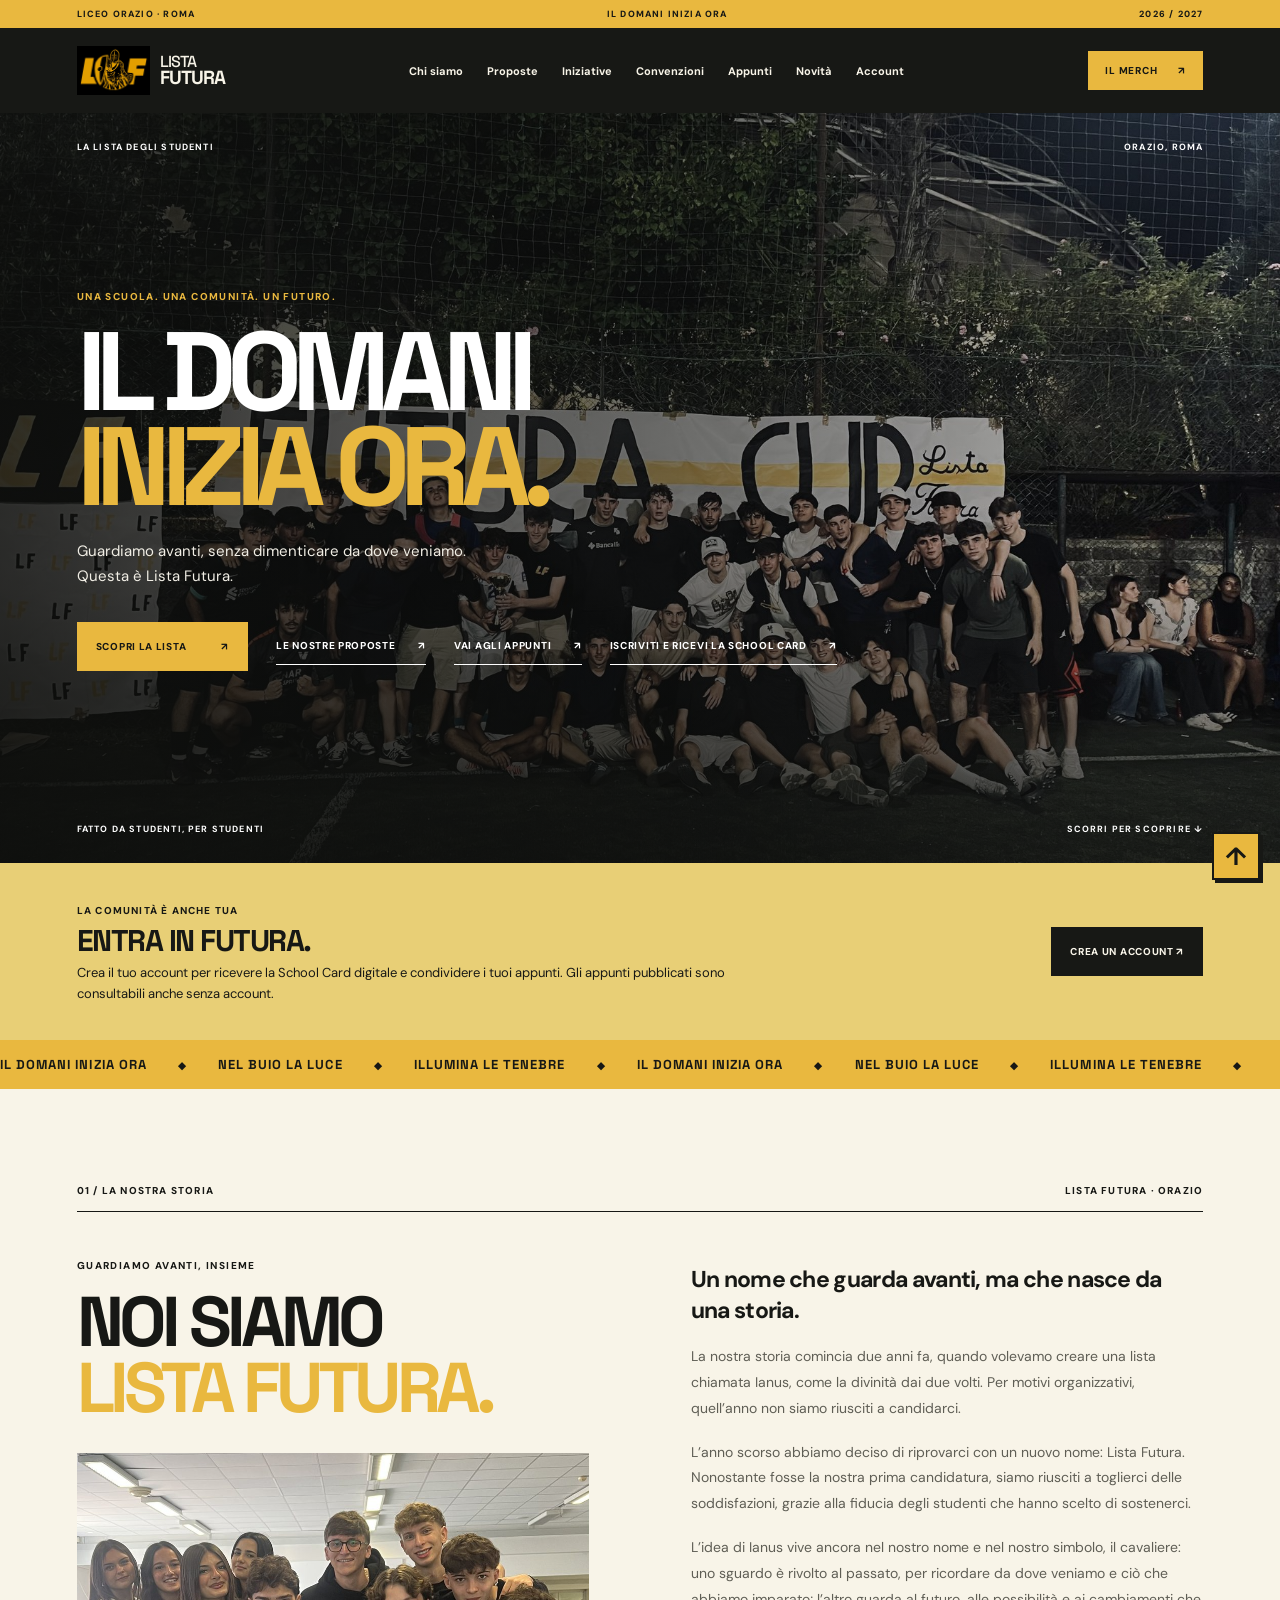
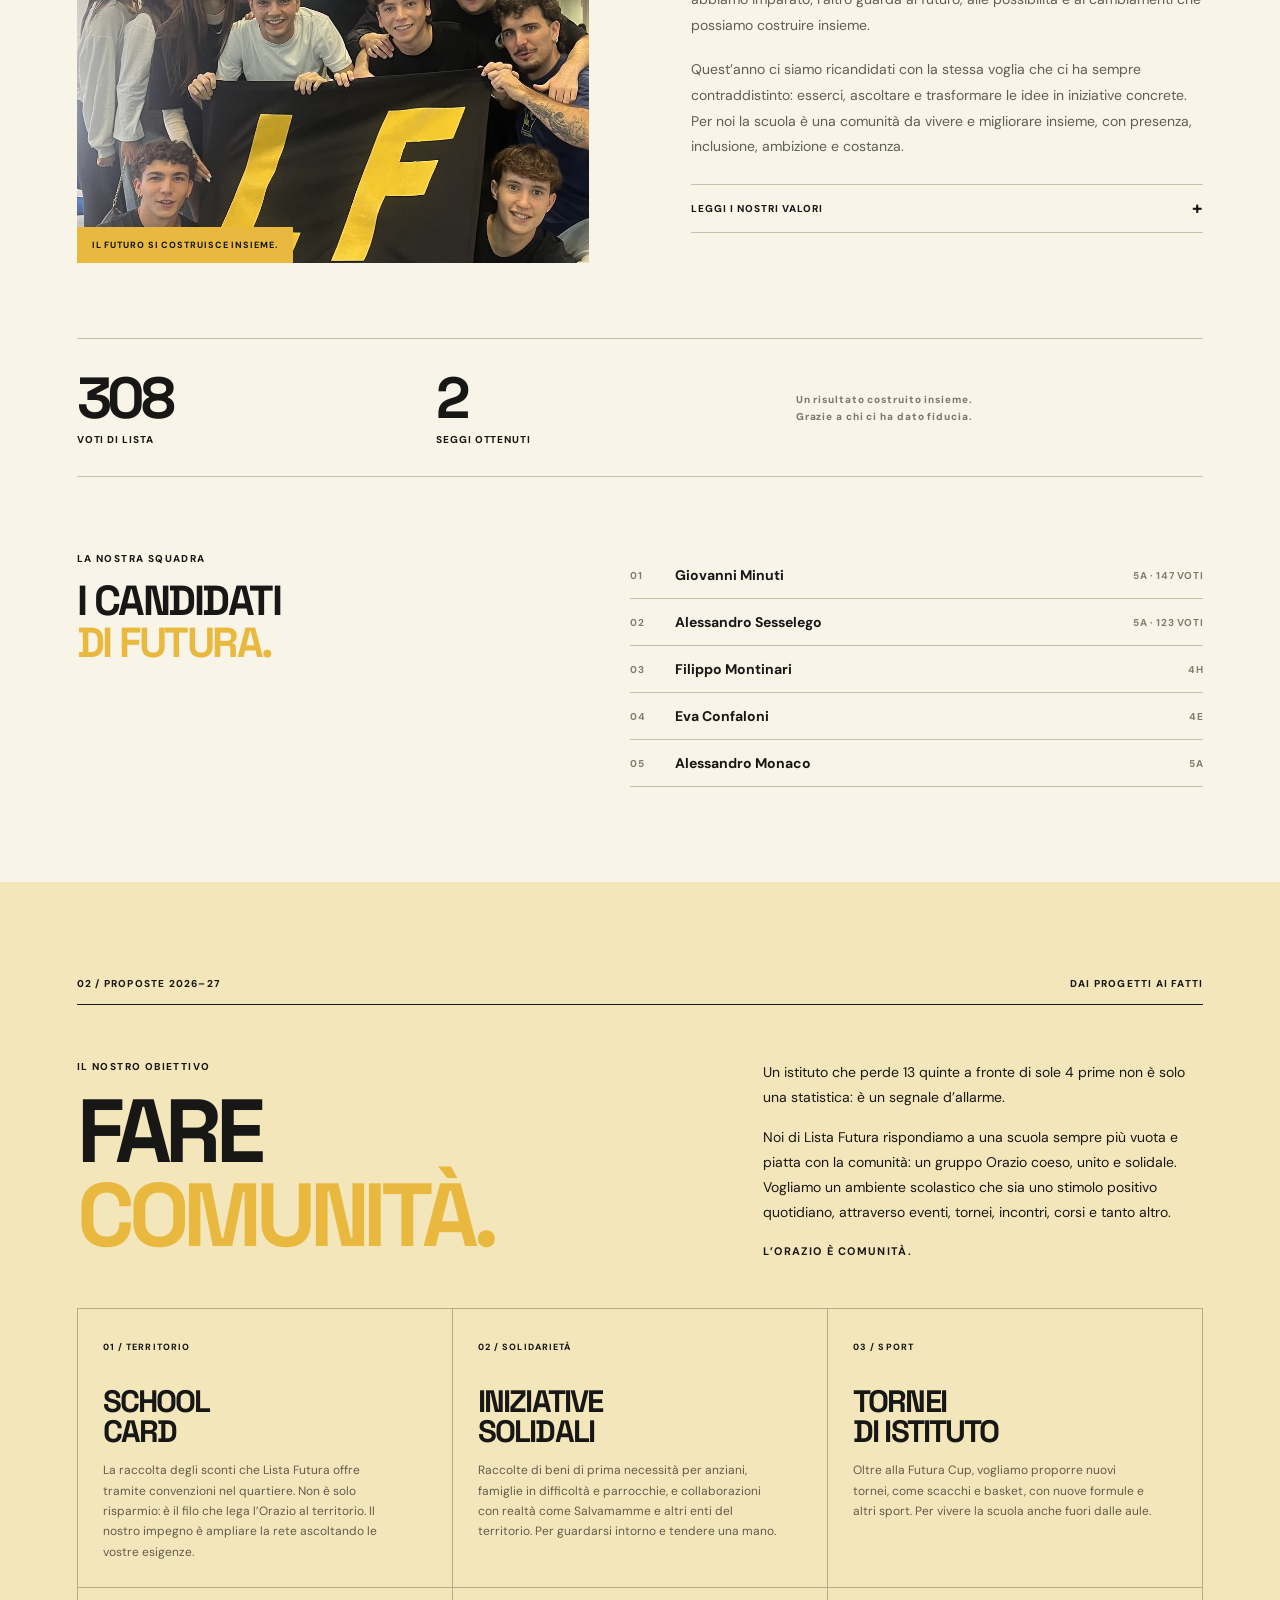
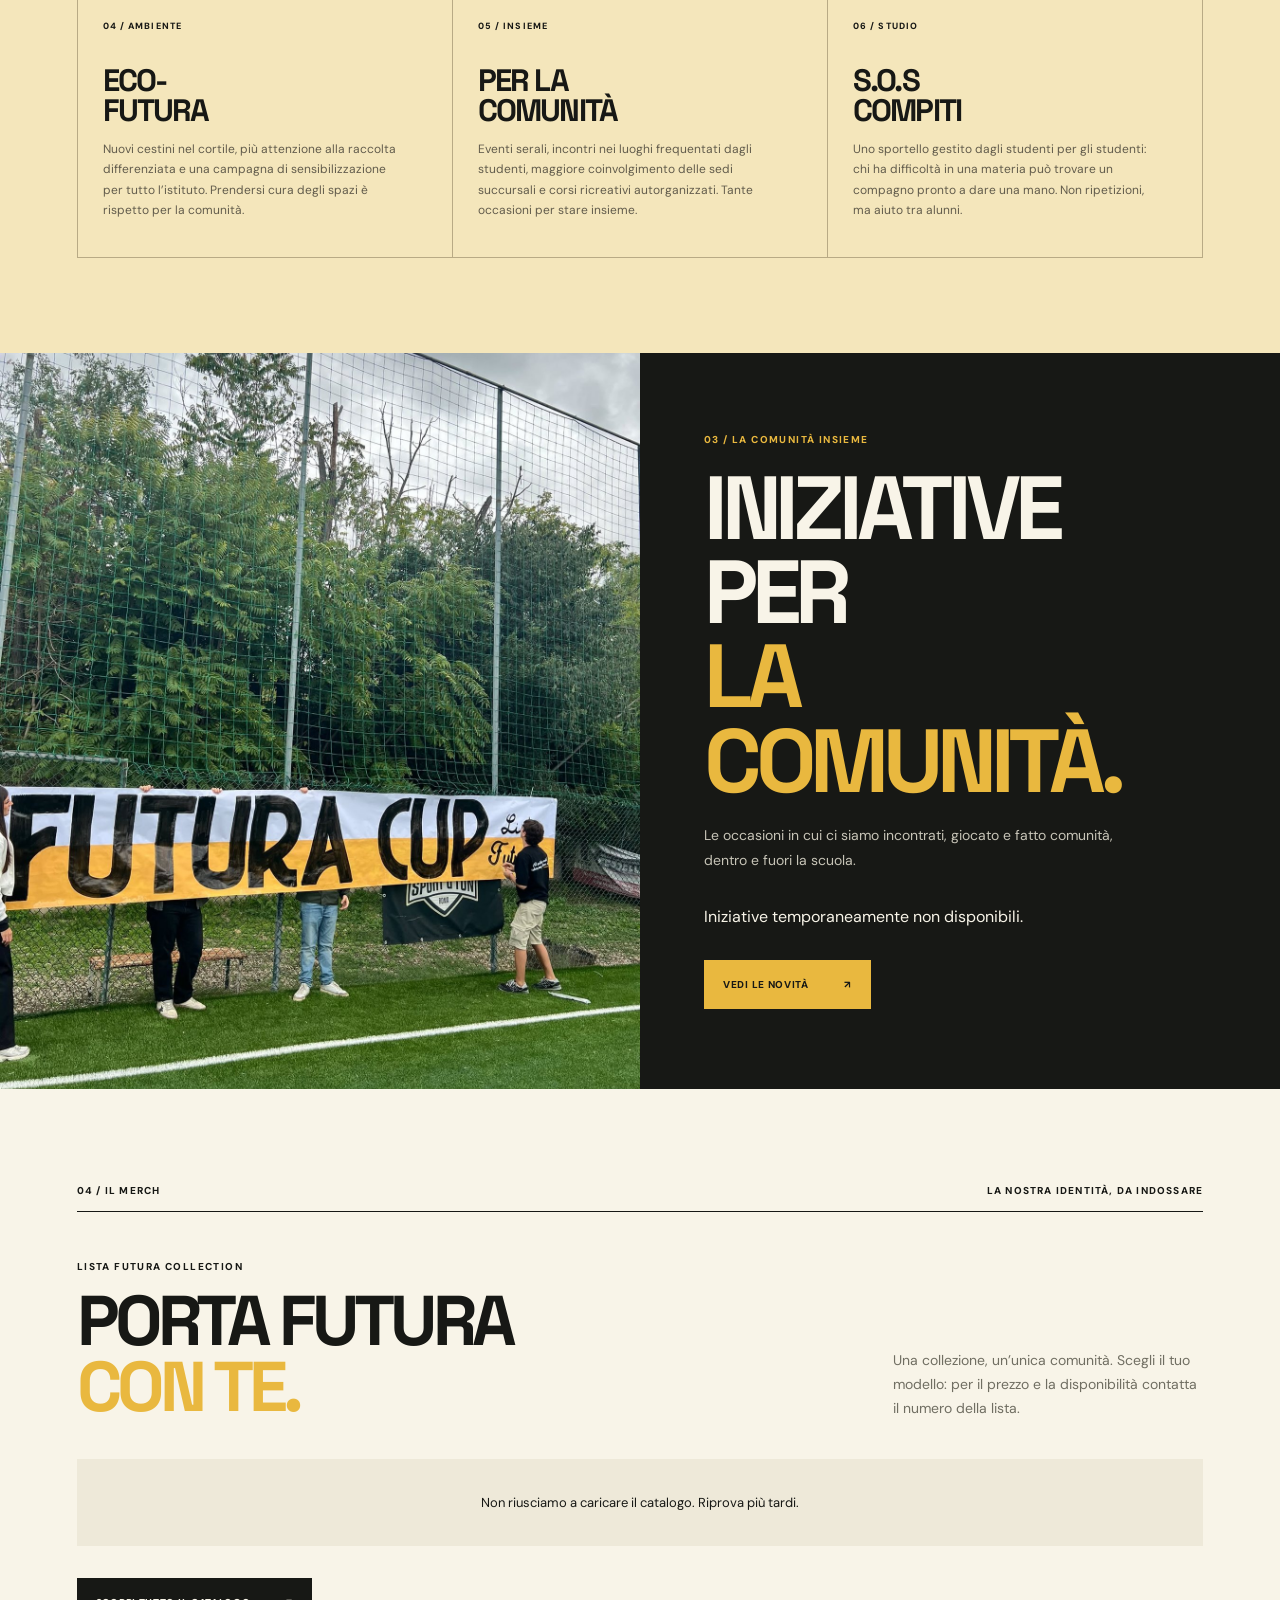
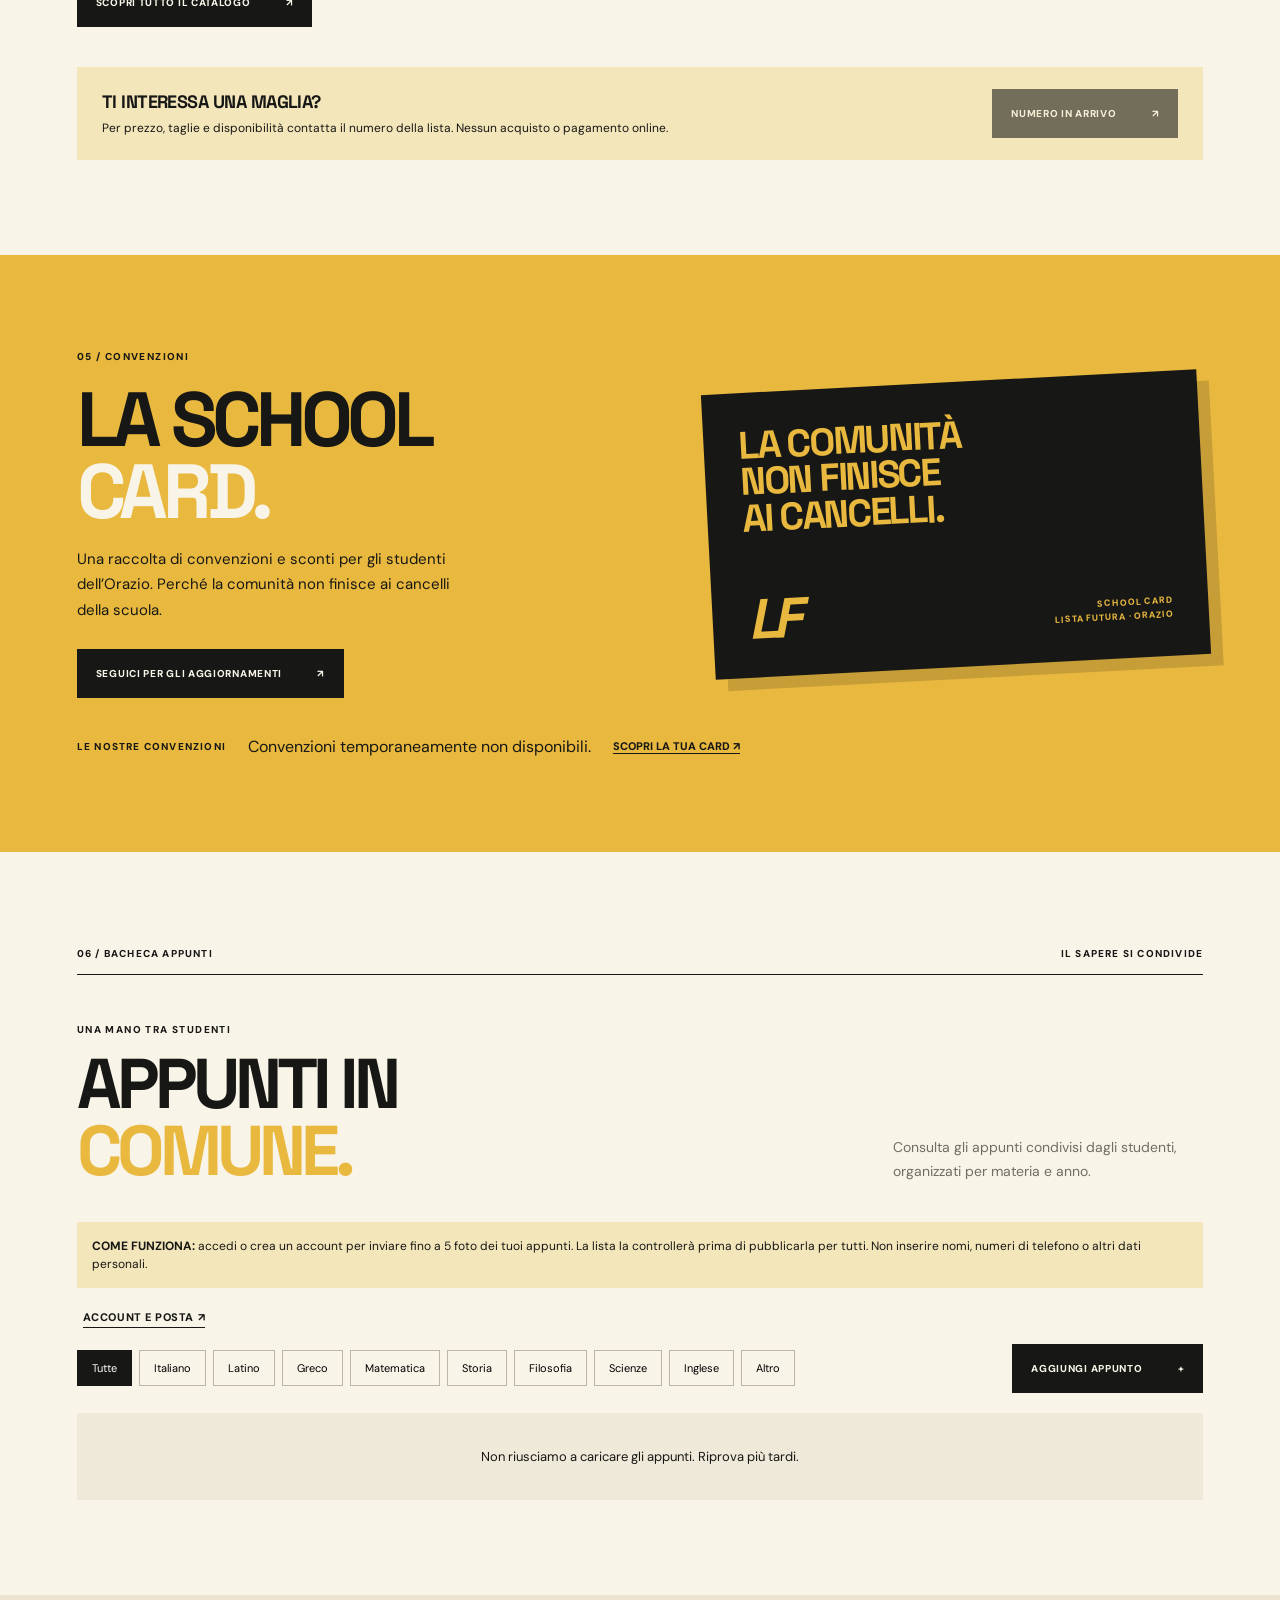
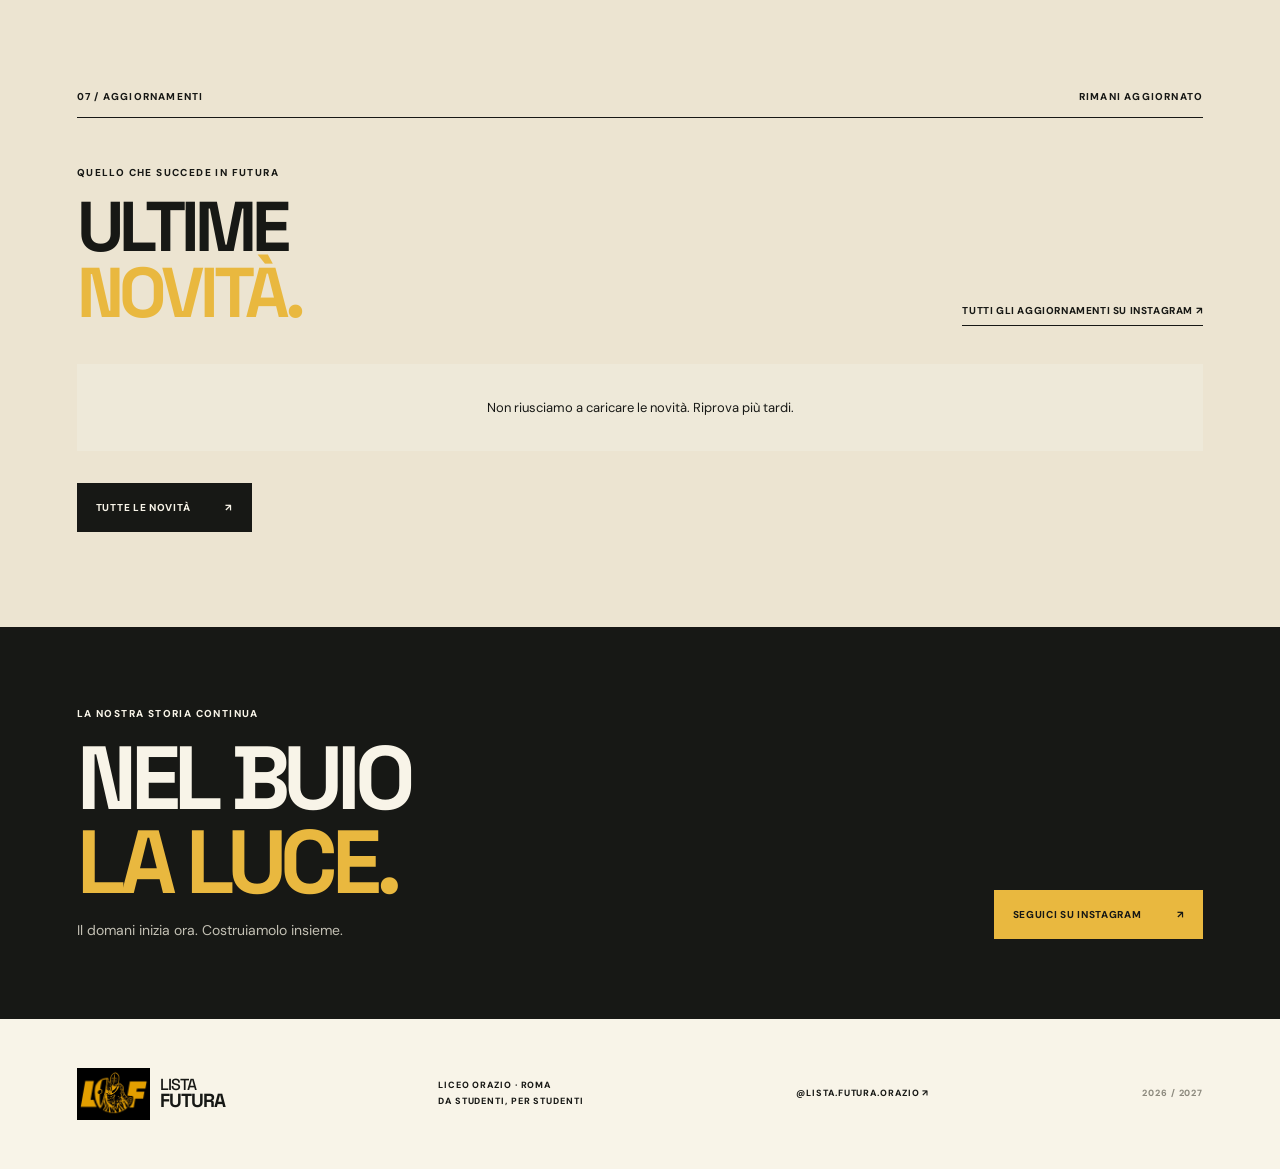
==== commit 1964542d: "Add files via upload" ====
--- a/index.html
+++ b/index.html
@@ -1,6 +1,6 @@
 <!DOCTYPE html>
 
-<html lang="it"><head><meta charset="utf-8"/><meta content="width=device-width, initial-scale=1" name="viewport"/><meta content="#11110f" name="theme-color"/><meta content="Lista Futura, la lista degli studenti del Liceo Orazio di Roma. Proposte, Futura Cup, appunti e novità." name="description"/><title>Lista Futura Orazio — Il domani inizia ora</title><link href="style.css?v=20261105f" rel="stylesheet"/></head>
+<html lang="it"><head><meta charset="utf-8"/><meta content="width=device-width, initial-scale=1" name="viewport"/><meta content="#11110f" name="theme-color"/><meta content="Lista Futura, la lista degli studenti del Liceo Orazio di Roma. Proposte, Futura Cup, appunti e novità." name="description"/><title>Lista Futura Orazio — Il domani inizia ora</title><link href="style.css?v=20261105g" rel="stylesheet"/></head>
 <body>
 <div class="topline"><span>LICEO ORAZIO · ROMA</span><span>IL DOMANI INIZIA ORA</span><span>2026 / 2027</span></div>
 <header class="header"><a aria-label="Lista Futura, torna all'inizio" class="brand" href="#inizio"><img alt="Logo Lista Futura" src="assets/logo.jpg"/><span>LISTA<br/><b>FUTURA</b></span></a><nav aria-label="Navigazione principale" class="desktop-nav"><a href="#chi-siamo">Chi siamo</a><a href="#proposte">Proposte</a><a href="#futura-cup">Iniziative</a><a href="#convenzioni">Convenzioni</a><a href="#appunti">Appunti</a><a href="#novita">Novità</a><a href="account.html">Account</a></nav><div class="header-right"><a class="nav-merch" href="#merch">IL MERCH <span>↗</span></a><button aria-expanded="false" aria-label="Apri menu" class="menu-button" id="menuButton">☰</button></div></header>
@@ -21,4 +21,4 @@
 <section class="closing"><div class="wrap closing-inner"><div><p class="overline">LA NOSTRA STORIA CONTINUA</p><h2>NEL BUIO<br/><em>LA LUCE.</em></h2><p>Il domani inizia ora. Costruiamolo insieme.</p></div><a class="button yellow" href="https://www.instagram.com/lista.futura.orazio/" rel="noopener" target="_blank">SEGUICI SU INSTAGRAM <span>↗</span></a></div></section>
 </main><a aria-label="Torna in cima alla pagina" class="back-to-top" href="#inizio" title="Torna in cima">↑</a><footer class="footer wrap"><a class="brand" href="#inizio"><img alt="" src="assets/logo.jpg"/><span>LISTA<br/><b>FUTURA</b></span></a><p>LICEO ORAZIO · ROMA<br/>DA STUDENTI, PER STUDENTI</p><a href="https://www.instagram.com/lista.futura.orazio/" rel="noopener" target="_blank">@LISTA.FUTURA.ORAZIO ↗</a><span>2026 / 2027</span></footer>
 <div class="overlay" id="overlay"></div><div aria-hidden="true" aria-labelledby="modalTitle" aria-modal="true" class="modal" id="noteModal" role="dialog"><div class="modal-head"><div><p class="overline">BACHECA APPUNTI</p><h2 id="modalTitle">AGGIUNGI UN<br/><em>APPUNTO.</em></h2></div><button aria-label="Chiudi" class="close" id="closeModal">×</button></div><p class="modal-info">Le foto vengono inviate a Lista Futura e saranno visibili a tutti solo dopo la nostra approvazione. Non caricare dati personali, foto di persone o materiale che non hai il diritto di condividere.</p><form id="noteForm"><label>Materia<select id="noteSubject" required=""><option>Italiano</option><option>Latino</option><option>Greco</option><option>Matematica</option><option>Storia</option><option>Filosofia</option><option>Scienze</option><option>Inglese</option><option>Altro</option></select></label><label>Anno<select id="noteYear" required=""><option value="">Seleziona l’anno</option><option value="1">Primo anno</option><option value="2">Secondo anno</option><option value="3">Terzo anno</option><option value="4">Quarto anno</option><option value="5">Quinto anno</option></select></label><label>Descrizione<input id="noteTitle" maxlength="180" minlength="3" placeholder="Es. Seneca, vita e opere" required=""/></label><label>Foto degli appunti <small>(fino a 5 foto JPG, PNG o WebP, massimo 3 MB ciascuna e 12 MB in totale)</small><input accept="image/jpeg,image/png,image/webp" id="noteFile" multiple="" type="file"/><span class="file-help">Puoi scegliere più foto insieme o aggiungerle una alla volta.</span></label><div aria-live="polite" class="selected-files" id="selectedFiles">Nessuna foto selezionata.</div><label class="consent-label"><input id="noteConsent" required="" type="checkbox"/> <span>Confermo che le foto non contengono dati personali e che posso condividerla.</span></label><button class="button black" id="submitNote" type="submit">INVIA PER IL CONTROLLO <span>↗</span></button></form></div><div class="toast" id="toast" role="status"></div>
-<script src="contenuti.js?v=20261105f"></script><script src="home-contenuti.js?v=20261105f"></script><script src="news.js?v=20261105f"></script><script src="account-session.js?v=20261105f"></script><script src="script.js?v=20261105f"></script></body></html>
+<script src="contenuti.js?v=20261105g"></script><script src="home-contenuti.js?v=20261105g"></script><script src="news.js?v=20261105g"></script><script src="account-session.js?v=20261105g"></script><script src="script.js?v=20261105g"></script></body></html>
--- a/style.css
+++ b/style.css
@@ -10,7 +10,7 @@
 .file-help{display:block;margin-top:7px;color:#716e60;font-size:11px;font-weight:400;line-height:1.4}.selected-files{font-size:11px;color:#716e60;margin:8px 0 14px}.selected-files div{display:flex;justify-content:space-between;gap:15px;padding:7px 0;border-bottom:1px solid #d5cebb}.selected-files span{overflow-wrap:anywhere}.selected-files button{border:0;background:none;text-decoration:underline;font-size:11px;color:#934126}.note-actions{flex-wrap:wrap}
 
 /* Collegamenti rapidi per desktop e telefono. */
-.hero-actions{flex-wrap:wrap}.back-to-top{position:fixed;right:20px;bottom:calc(104px + env(safe-area-inset-bottom, 0px));z-index:9;width:48px;height:48px;display:flex;align-items:center;justify-content:center;background:var(--yellow);border:2px solid var(--black);color:var(--black);font-size:25px;font-weight:700;line-height:1;box-shadow:3px 3px 0 var(--black);transition:transform .15s,background .15s}.back-to-top:hover{background:#f4cb67;transform:translateY(-3px)}@media(max-width:430px){.back-to-top{right:14px;width:43px;height:43px;font-size:23px}.hero-actions{gap:14px}.hero-actions .hero-link{padding-bottom:5px}}
+.hero-actions{flex-wrap:wrap}.back-to-top{position:fixed;right:20px;bottom:calc(20px + env(safe-area-inset-bottom, 0px));z-index:9;width:48px;height:48px;display:flex;align-items:center;justify-content:center;background:var(--yellow);border:2px solid var(--black);color:var(--black);font-size:25px;font-weight:700;line-height:1;box-shadow:3px 3px 0 var(--black);transition:transform .15s,background .15s}.back-to-top:hover{background:#f4cb67;transform:translateY(-3px)}@media(max-width:430px){.back-to-top{right:14px;bottom:calc(14px + env(safe-area-inset-bottom, 0px));width:43px;height:43px;font-size:23px}.hero-actions{gap:14px}.hero-actions .hero-link{padding-bottom:5px}}
 
 .notes-admin-link{margin:0 0 20px;font-size:11px;color:#716e60}.notes-admin-link a{margin-left:6px;font-weight:800;letter-spacing:.05em;color:#171815;border-bottom:1px solid;padding-bottom:3px}
 
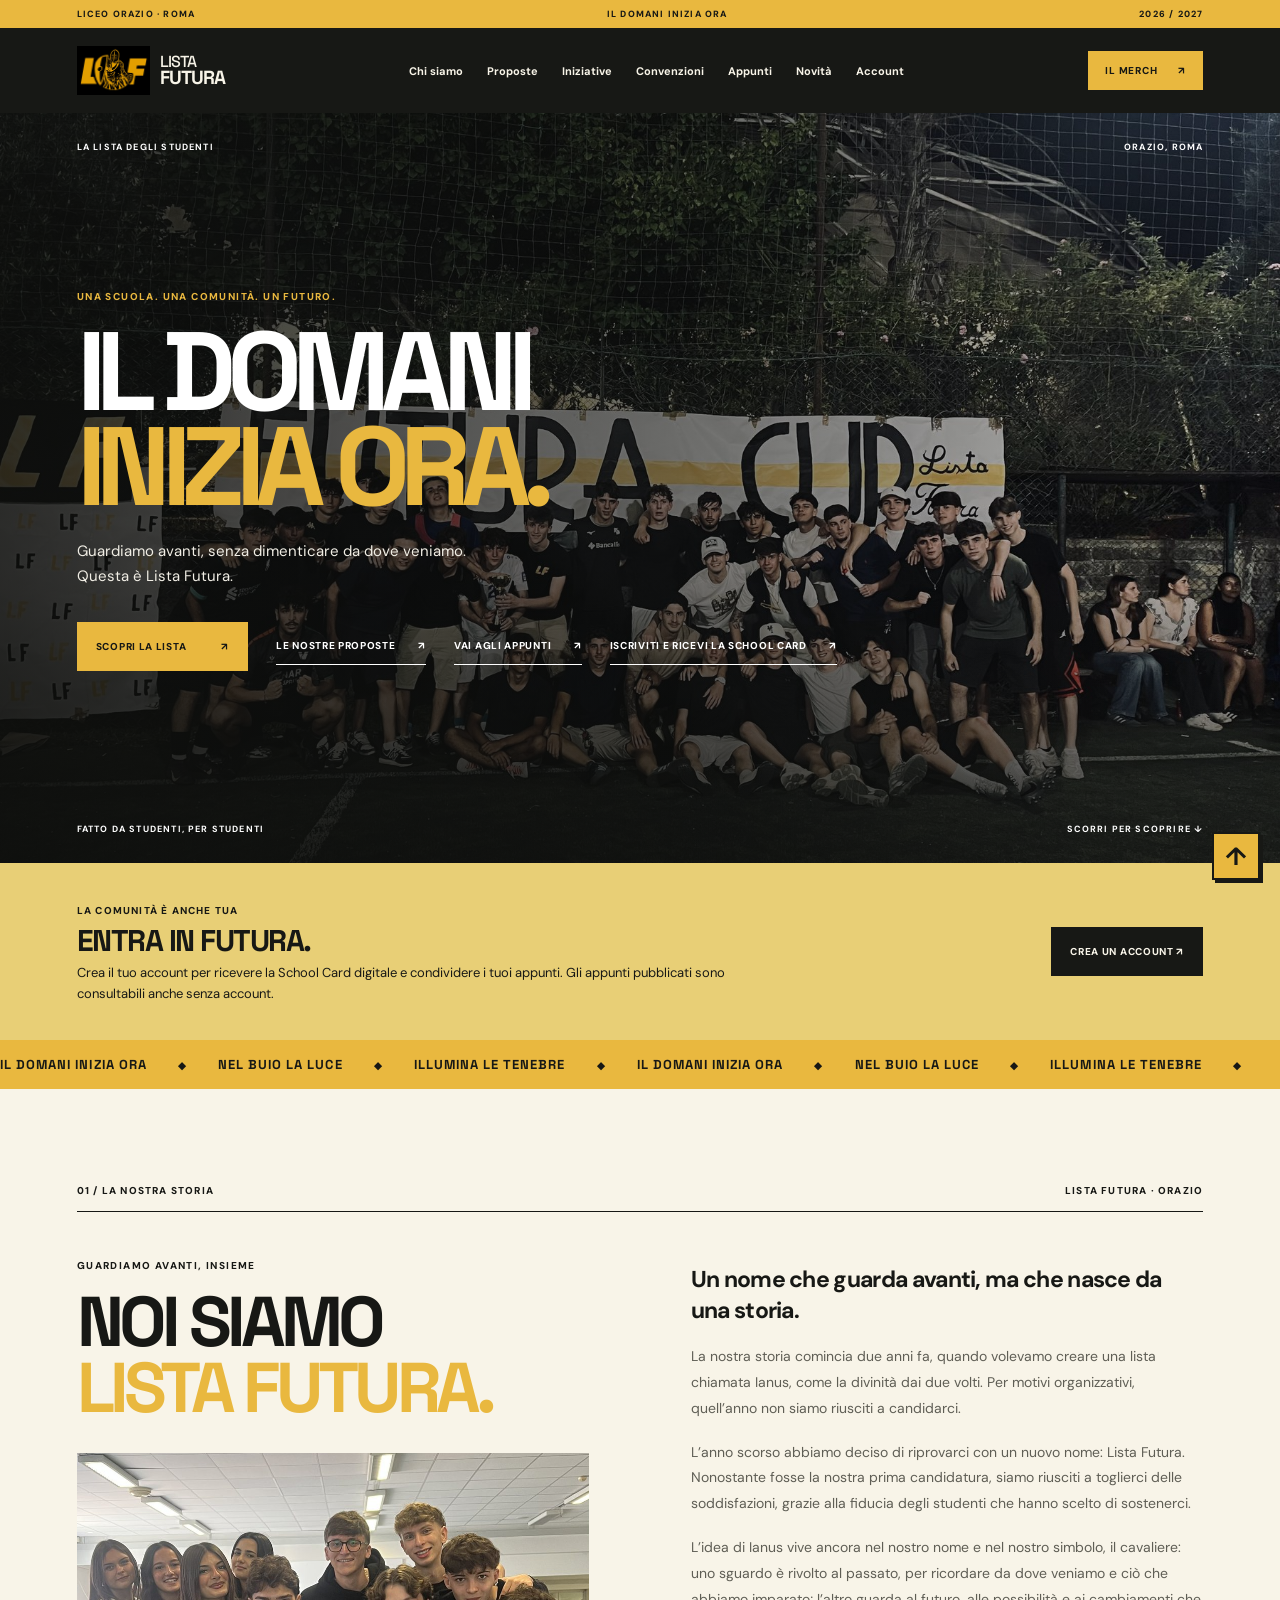
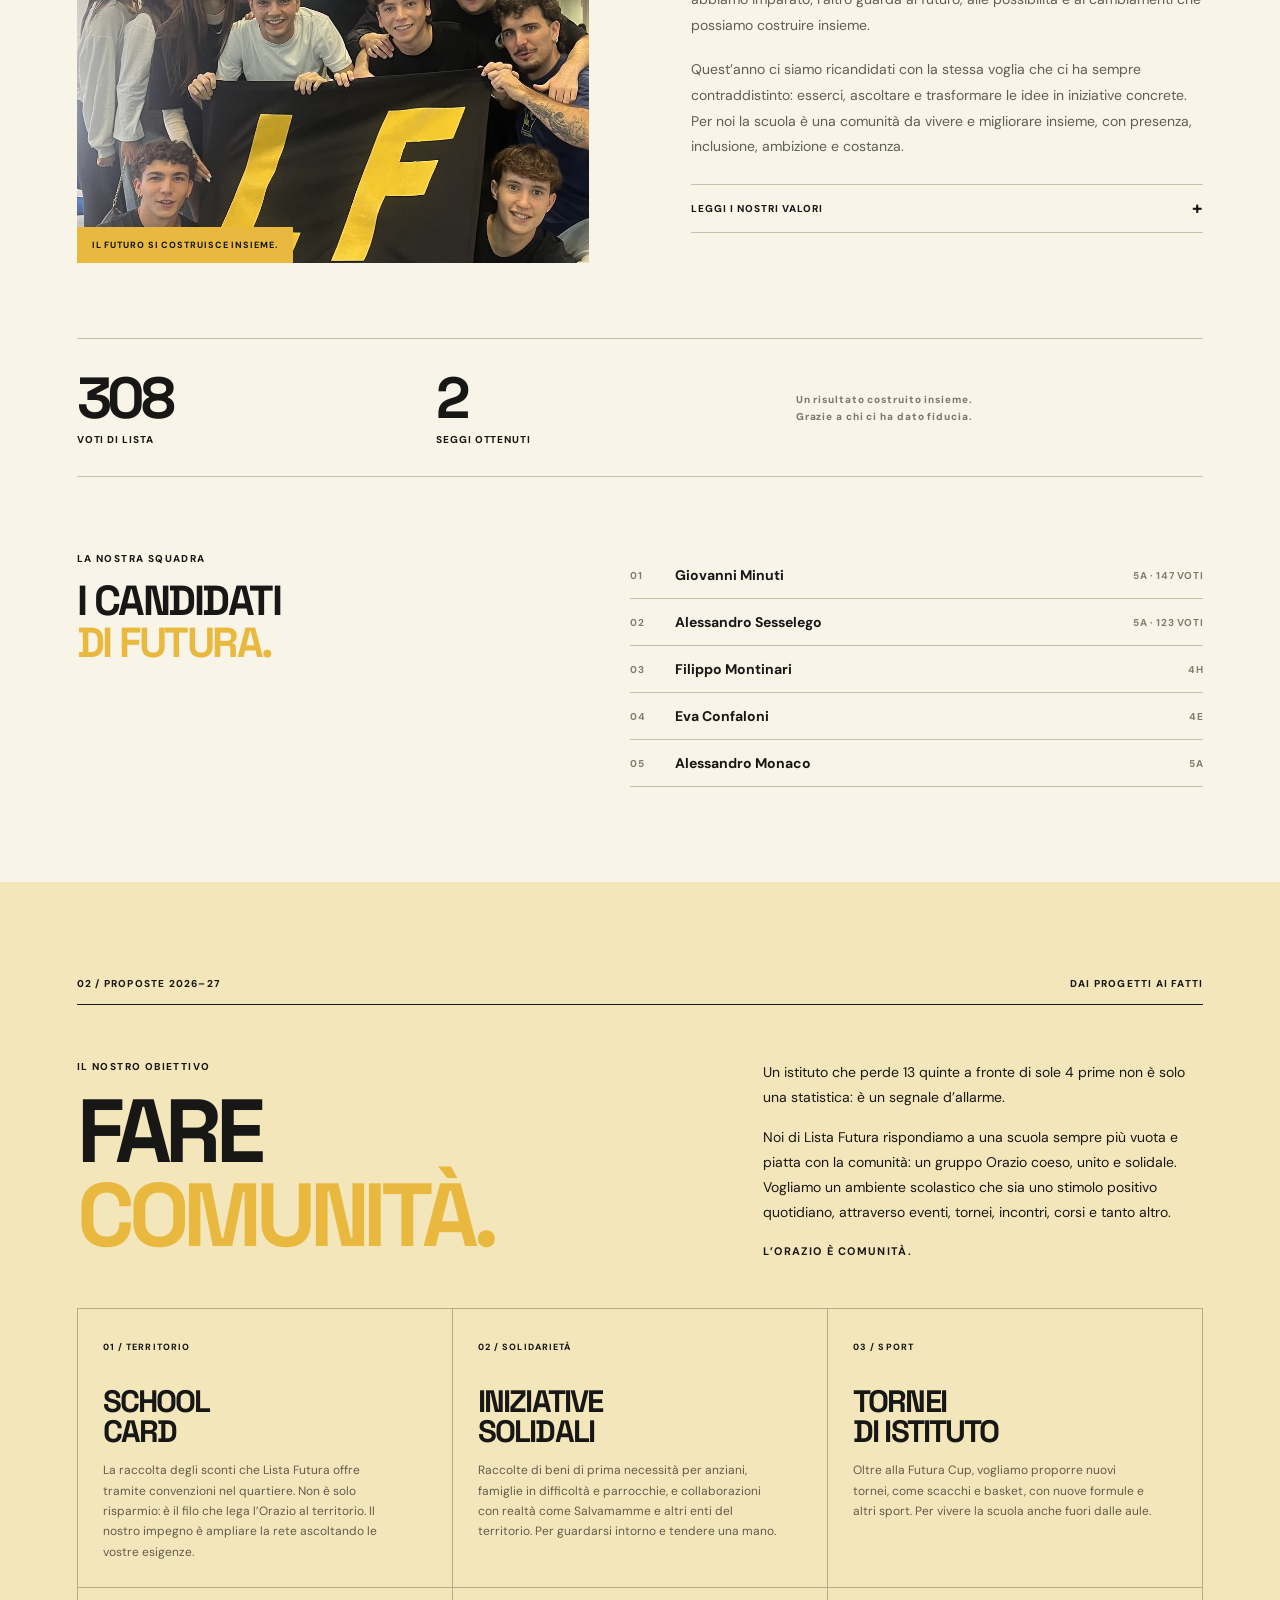
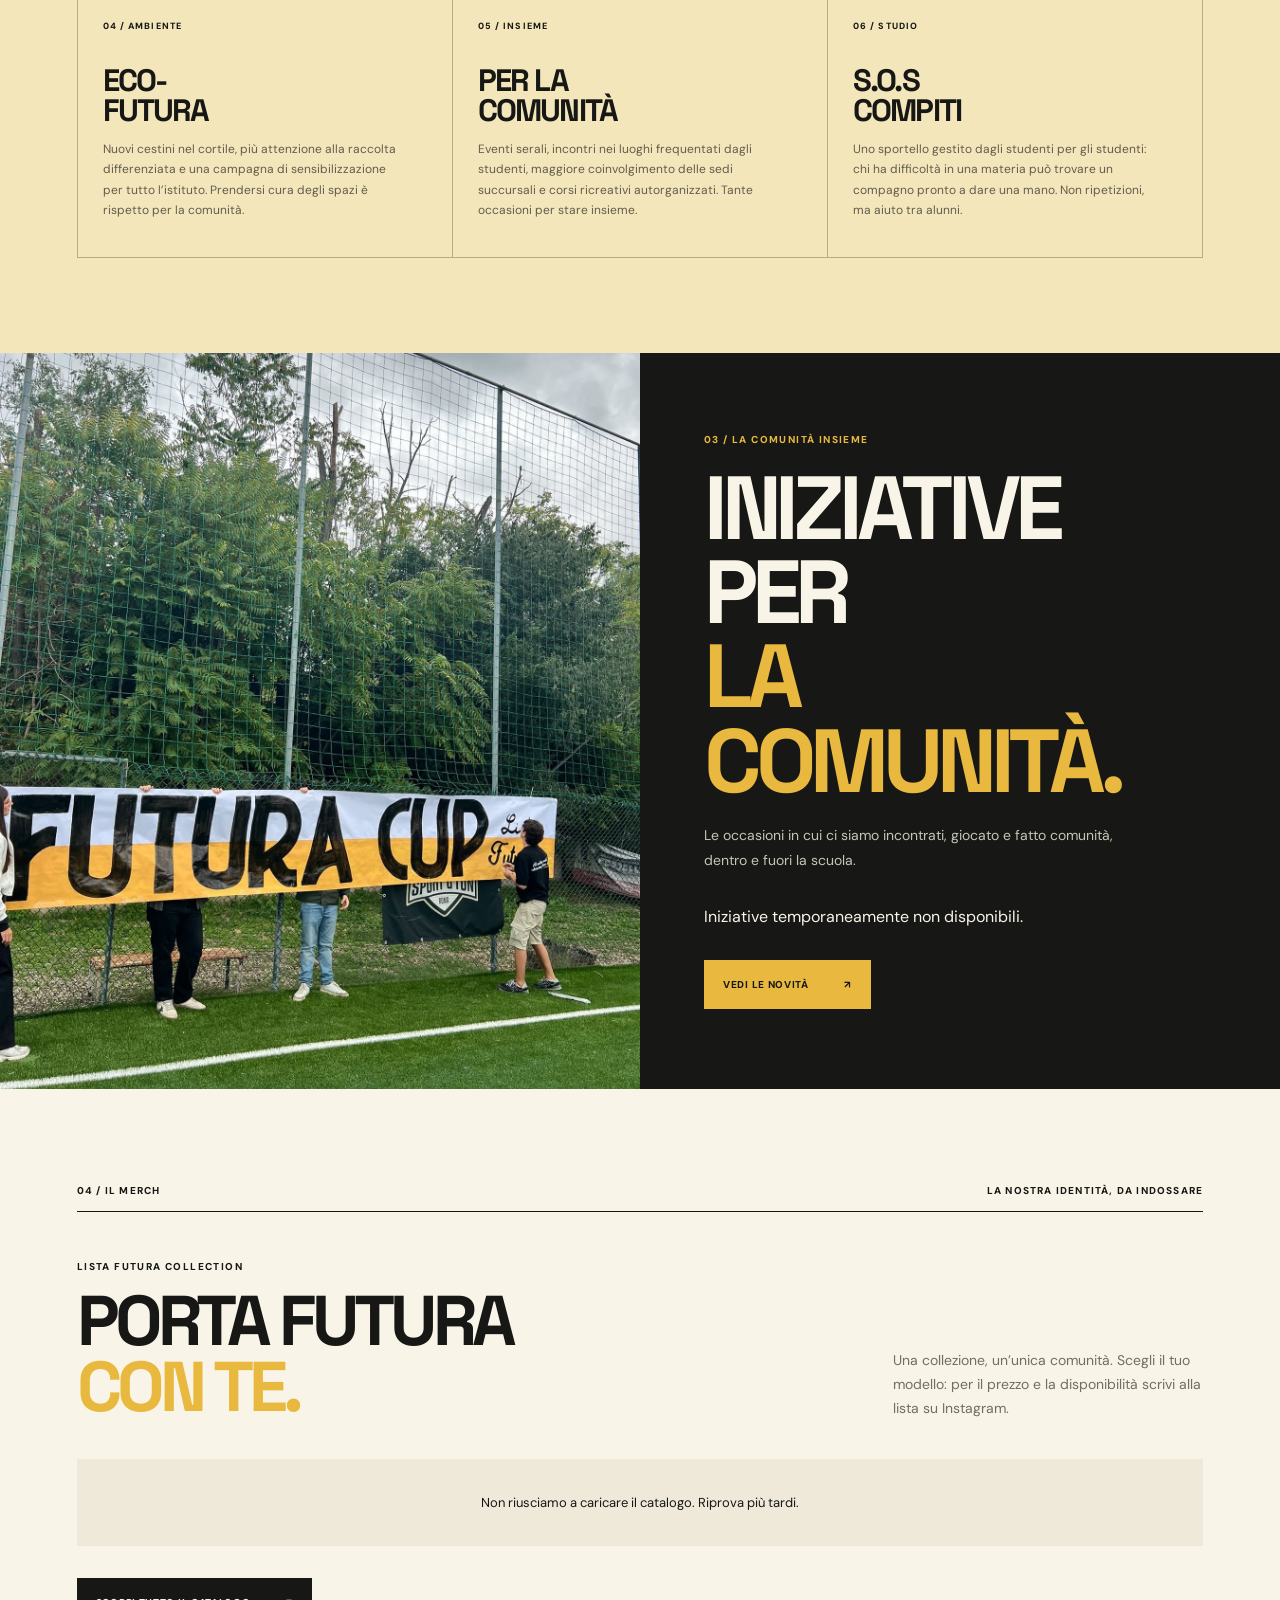
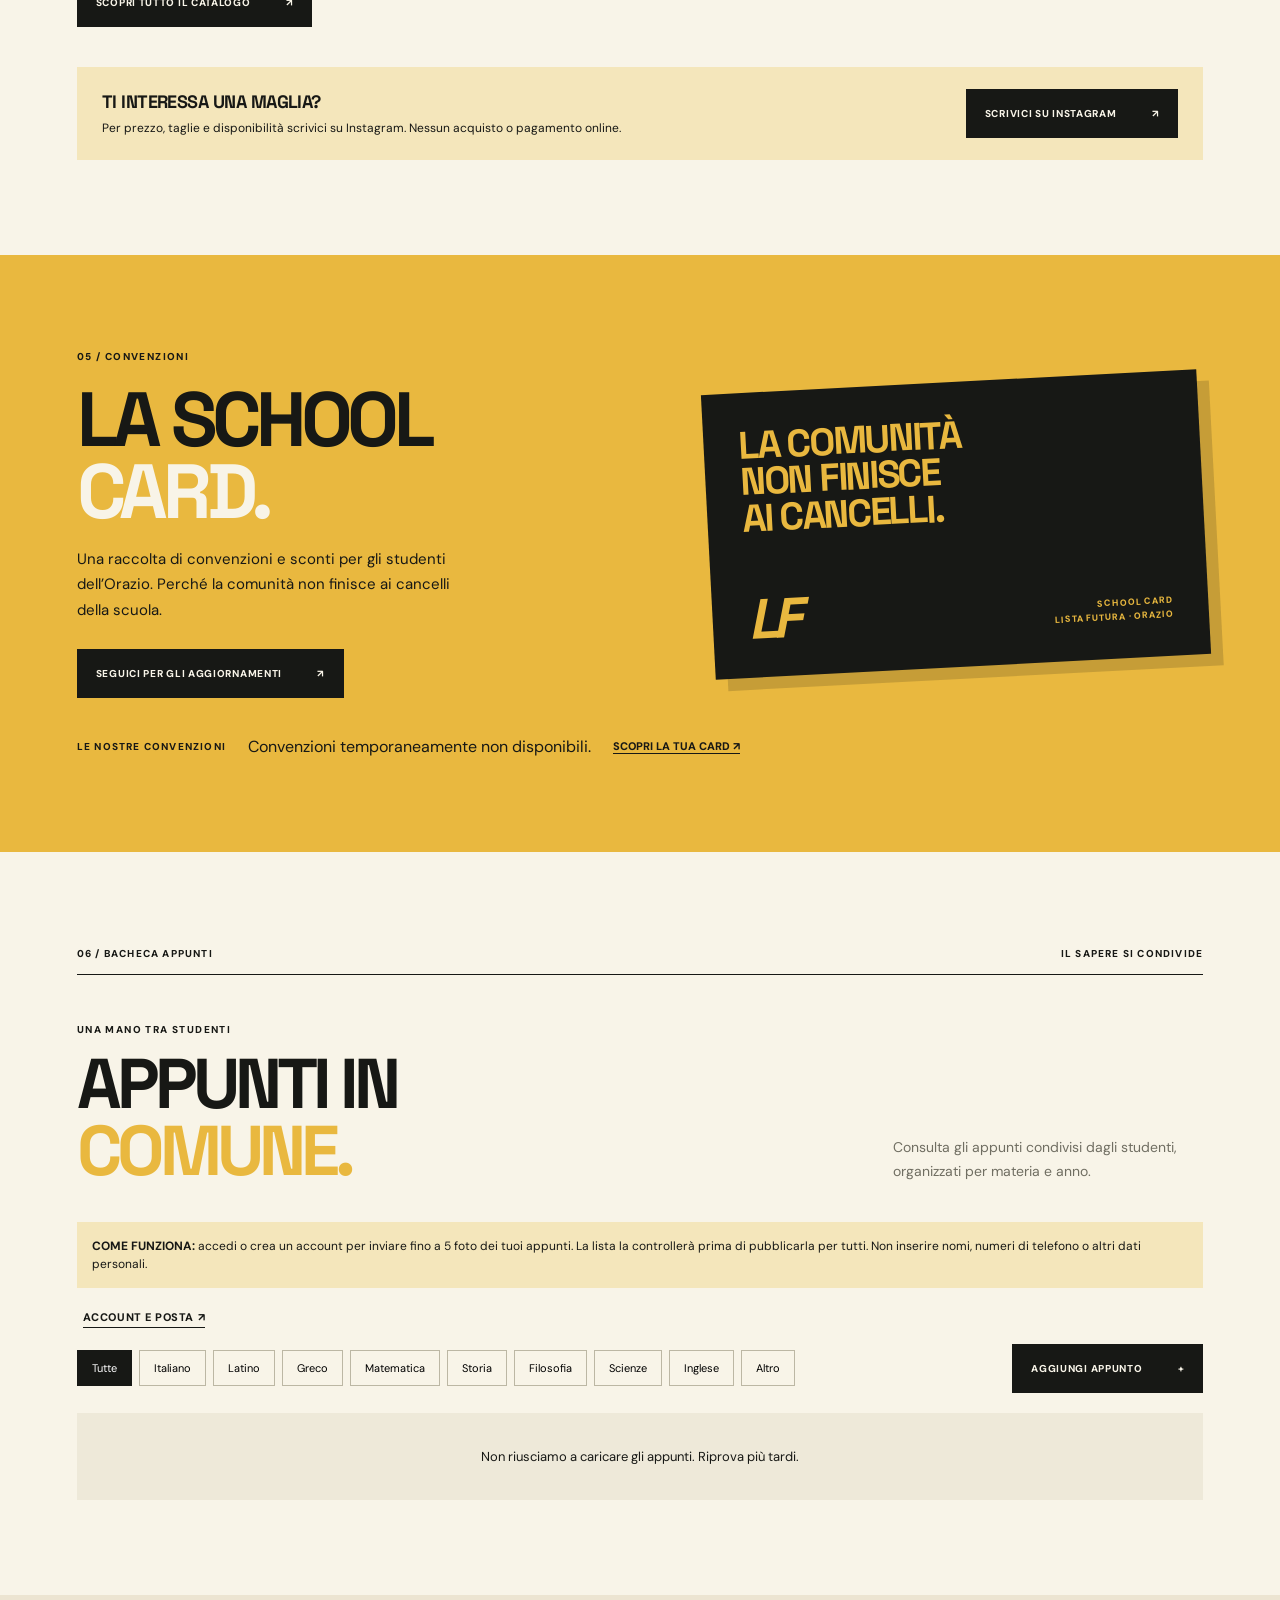
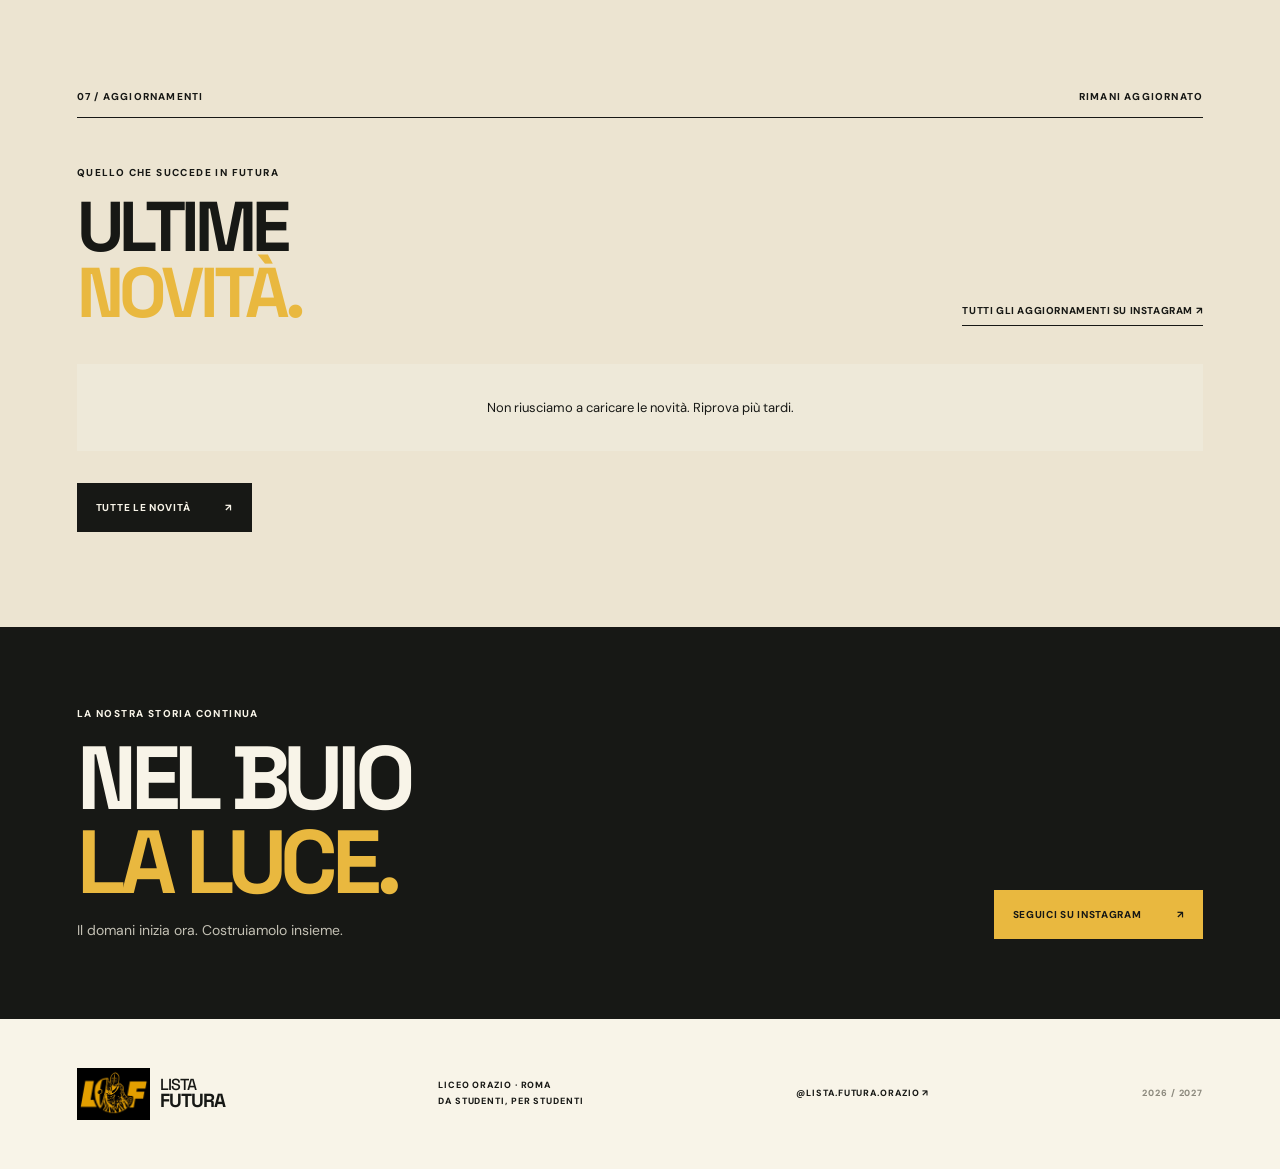
==== commit 9f3ea44e: "Add files via upload" ====
--- a/index.html
+++ b/index.html
@@ -1,6 +1,6 @@
 <!DOCTYPE html>
 
-<html lang="it"><head><meta charset="utf-8"/><meta content="width=device-width, initial-scale=1" name="viewport"/><meta content="#11110f" name="theme-color"/><meta content="Lista Futura, la lista degli studenti del Liceo Orazio di Roma. Proposte, Futura Cup, appunti e novità." name="description"/><title>Lista Futura Orazio — Il domani inizia ora</title><link href="style.css?v=20261105g" rel="stylesheet"/></head>
+<html lang="it"><head><meta charset="utf-8"/><meta content="width=device-width, initial-scale=1" name="viewport"/><meta content="#11110f" name="theme-color"/><meta content="Lista Futura, la lista degli studenti del Liceo Orazio di Roma. Proposte, Futura Cup, appunti e novità." name="description"/><title>Lista Futura Orazio — Il domani inizia ora</title><link href="style.css?v=20261105h" rel="stylesheet"/></head>
 <body>
 <div class="topline"><span>LICEO ORAZIO · ROMA</span><span>IL DOMANI INIZIA ORA</span><span>2026 / 2027</span></div>
 <header class="header"><a aria-label="Lista Futura, torna all'inizio" class="brand" href="#inizio"><img alt="Logo Lista Futura" src="assets/logo.jpg"/><span>LISTA<br/><b>FUTURA</b></span></a><nav aria-label="Navigazione principale" class="desktop-nav"><a href="#chi-siamo">Chi siamo</a><a href="#proposte">Proposte</a><a href="#futura-cup">Iniziative</a><a href="#convenzioni">Convenzioni</a><a href="#appunti">Appunti</a><a href="#novita">Novità</a><a href="account.html">Account</a></nav><div class="header-right"><a class="nav-merch" href="#merch">IL MERCH <span>↗</span></a><button aria-expanded="false" aria-label="Apri menu" class="menu-button" id="menuButton">☰</button></div></header>
@@ -14,11 +14,11 @@
 <section class="proposals section" id="proposte"><div class="wrap"><div class="section-top"><span>02 / PROPOSTE 2026–27</span><span>DAI PROGETTI AI FATTI</span></div><div class="proposal-heading"><div><p class="overline">IL NOSTRO OBIETTIVO</p><h2 data-proposals-title="">FARE<br/><em>COMUNITÀ.</em></h2></div><div><div data-proposals-intro=""><p>Un istituto che perde 13 quinte a fronte di sole 4 prime non è solo una statistica: è un segnale d’allarme.</p><p>Noi di Lista Futura rispondiamo a una scuola sempre più vuota e piatta con la comunità: un gruppo Orazio coeso, unito e solidale. Vogliamo un ambiente scolastico che sia uno stimolo positivo quotidiano, attraverso eventi, tornei, incontri, corsi e tanto altro.</p></div><strong data-proposals-slogan="">L’ORAZIO È COMUNITÀ.</strong></div></div>
 <div class="proposal-grid" data-proposals=""><article><span>01 / TERRITORIO</span><h3>SCHOOL<br/>CARD</h3><p>La raccolta degli sconti che Lista Futura offre tramite convenzioni nel quartiere. Non è solo risparmio: è il filo che lega l’Orazio al territorio. Il nostro impegno è ampliare la rete ascoltando le vostre esigenze.</p></article><article><span>02 / SOLIDARIETÀ</span><h3>INIZIATIVE<br/>SOLIDALI</h3><p>Raccolte di beni di prima necessità per anziani, famiglie in difficoltà e parrocchie, e collaborazioni con realtà come Salvamamme e altri enti del territorio. Per guardarsi intorno e tendere una mano.</p></article><article><span>03 / SPORT</span><h3>TORNEI<br/>DI ISTITUTO</h3><p>Oltre alla Futura Cup, vogliamo proporre nuovi tornei, come scacchi e basket, con nuove formule e altri sport. Per vivere la scuola anche fuori dalle aule.</p></article><article><span>04 / AMBIENTE</span><h3>ECO-<br/>FUTURA</h3><p>Nuovi cestini nel cortile, più attenzione alla raccolta differenziata e una campagna di sensibilizzazione per tutto l’istituto. Prendersi cura degli spazi è rispetto per la comunità.</p></article><article><span>05 / INSIEME</span><h3>PER LA<br/>COMUNITÀ</h3><p>Eventi serali, incontri nei luoghi frequentati dagli studenti, maggiore coinvolgimento delle sedi succursali e corsi ricreativi autorganizzati. Tante occasioni per stare insieme.</p></article><article><span>06 / STUDIO</span><h3>S.O.S<br/>COMPITI</h3><p>Uno sportello gestito dagli studenti per gli studenti: chi ha difficoltà in una materia può trovare un compagno pronto a dare una mano. Non ripetizioni, ma aiuto tra alunni.</p></article></div></div></section>
 <section class="cup-section" id="futura-cup"><div class="cup-image"><img alt="Studenti con lo striscione della Futura Cup" data-immagine="iniziative" loading="lazy" src="assets/striscione.jpg"/></div><div class="cup-copy"><p class="overline">03 / LA COMUNITÀ INSIEME</p><h2>INIZIATIVE PER<br/><em>LA COMUNITÀ.</em></h2><p>Le occasioni in cui ci siamo incontrati, giocato e fatto comunità, dentro e fuori la scuola.</p><div class="cup-dates" data-initiatives=""><div>Caricamento iniziative...</div></div><a class="button yellow" href="#novita">VEDI LE NOVITÀ <span>↗</span></a></div></section>
-<section class="merch section wrap" id="merch"><div class="section-top"><span>04 / IL MERCH</span><span>LA NOSTRA IDENTITÀ, DA INDOSSARE</span></div><div class="merch-heading"><div><p class="overline">LISTA FUTURA COLLECTION</p><h2>PORTA FUTURA<br/><em>CON TE.</em></h2></div><p>Una collezione, un’unica comunità. Scegli il tuo modello: per il prezzo e la disponibilità contatta il numero della lista.</p></div><div class="product-grid" data-product-limit="3" data-products=""><div class="empty-state">Caricamento catalogo...</div></div><div class="section-cta"><a class="button black" href="catalogo.html">SCOPRI TUTTO IL CATALOGO <span>↗</span></a></div><div class="merch-contact"><div><strong>TI INTERESSA UNA MAGLIA?</strong><p>Per prezzo, taglie e disponibilità contatta il numero della lista. Nessun acquisto o pagamento online.</p></div><a aria-disabled="true" class="button black unavailable" data-phone-contact="" id="phoneContact">NUMERO IN ARRIVO <span>↗</span></a></div></section>
+<section class="merch section wrap" id="merch"><div class="section-top"><span>04 / IL MERCH</span><span>LA NOSTRA IDENTITÀ, DA INDOSSARE</span></div><div class="merch-heading"><div><p class="overline">LISTA FUTURA COLLECTION</p><h2>PORTA FUTURA<br/><em>CON TE.</em></h2></div><p>Una collezione, un’unica comunità. Scegli il tuo modello: per il prezzo e la disponibilità scrivi alla lista su Instagram.</p></div><div class="product-grid" data-product-limit="3" data-products=""><div class="empty-state">Caricamento catalogo...</div></div><div class="section-cta"><a class="button black" href="catalogo.html">SCOPRI TUTTO IL CATALOGO <span>↗</span></a></div><div class="merch-contact"><div><strong>TI INTERESSA UNA MAGLIA?</strong><p>Per prezzo, taglie e disponibilità scrivici su Instagram. Nessun acquisto o pagamento online.</p></div><a class="button black" data-phone-contact="" href="https://ig.me/m/lista.futura.orazio" id="phoneContact" rel="noopener" target="_blank">SCRIVICI SU INSTAGRAM <span>↗</span></a></div></section>
 <section class="conventions section" id="convenzioni"><div class="wrap convention-grid"><div><p class="overline">05 / CONVENZIONI</p><h2>LA SCHOOL<br/><em>CARD.</em></h2><p>Una raccolta di convenzioni e sconti per gli studenti dell’Orazio. Perché la comunità non finisce ai cancelli della scuola.</p><a class="button black" href="https://www.instagram.com/lista.futura.orazio/" rel="noopener" target="_blank">SEGUICI PER GLI AGGIORNAMENTI <span>↗</span></a></div><div class="card-art"><span>LA COMUNITÀ<br/>NON FINISCE<br/>AI CANCELLI.</span><div><b>LF</b><small>SCHOOL CARD<br/>LISTA FUTURA · ORAZIO</small></div></div></div><div class="convention-list wrap"><span>LE NOSTRE CONVENZIONI</span><div class="convention-names" data-conventions="">Caricamento convenzioni...</div><a href="account.html">SCOPRI LA TUA CARD ↗</a></div></section>
 <section class="notes section wrap" id="appunti"><div class="section-top"><span>06 / BACHECA APPUNTI</span><span>IL SAPERE SI CONDIVIDE</span></div><div class="notes-heading"><div><p class="overline">UNA MANO TRA STUDENTI</p><h2>APPUNTI IN<br/><em>COMUNE.</em></h2></div><p>Consulta gli appunti condivisi dagli studenti, organizzati per materia e anno.</p></div><div class="notice"><b>COME FUNZIONA:</b> accedi o crea un account per inviare fino a 5 foto dei tuoi appunti. La lista la controllerà prima di pubblicarla per tutti. Non inserire nomi, numeri di telefono o altri dati personali.</div><div class="notes-admin-link"><a href="account.html">ACCOUNT E POSTA ↗</a></div><div class="notes-toolbar"><div class="filters" id="filters"><button class="filter active" data-filter="Tutte">Tutte</button><button class="filter" data-filter="Italiano">Italiano</button><button class="filter" data-filter="Latino">Latino</button><button class="filter" data-filter="Greco">Greco</button><button class="filter" data-filter="Matematica">Matematica</button><button class="filter" data-filter="Storia">Storia</button><button class="filter" data-filter="Filosofia">Filosofia</button><button class="filter" data-filter="Scienze">Scienze</button><button class="filter" data-filter="Inglese">Inglese</button><button class="filter" data-filter="Altro">Altro</button></div><button class="button black add-note" id="addNote">AGGIUNGI APPUNTO <span>+</span></button></div><div class="note-grid" id="noteGrid"></div></section>
 <section class="news section" id="novita"><div class="wrap"><div class="section-top"><span>07 / AGGIORNAMENTI</span><span>RIMANI AGGIORNATO</span></div><div class="news-heading"><div><p class="overline">QUELLO CHE SUCCEDE IN FUTURA</p><h2>ULTIME<br/><em>NOVITÀ.</em></h2></div><a class="underline-link" href="https://www.instagram.com/lista.futura.orazio/" rel="noopener" target="_blank">TUTTI GLI AGGIORNAMENTI SU INSTAGRAM ↗</a></div><div class="news-grid" data-news-grid="" data-news-limit="3"><div class="empty-state">Caricamento novità...</div></div><div class="section-cta"><a class="button black" href="novita.html">TUTTE LE NOVITÀ <span>↗</span></a></div></div></section>
 <section class="closing"><div class="wrap closing-inner"><div><p class="overline">LA NOSTRA STORIA CONTINUA</p><h2>NEL BUIO<br/><em>LA LUCE.</em></h2><p>Il domani inizia ora. Costruiamolo insieme.</p></div><a class="button yellow" href="https://www.instagram.com/lista.futura.orazio/" rel="noopener" target="_blank">SEGUICI SU INSTAGRAM <span>↗</span></a></div></section>
 </main><a aria-label="Torna in cima alla pagina" class="back-to-top" href="#inizio" title="Torna in cima">↑</a><footer class="footer wrap"><a class="brand" href="#inizio"><img alt="" src="assets/logo.jpg"/><span>LISTA<br/><b>FUTURA</b></span></a><p>LICEO ORAZIO · ROMA<br/>DA STUDENTI, PER STUDENTI</p><a href="https://www.instagram.com/lista.futura.orazio/" rel="noopener" target="_blank">@LISTA.FUTURA.ORAZIO ↗</a><span>2026 / 2027</span></footer>
 <div class="overlay" id="overlay"></div><div aria-hidden="true" aria-labelledby="modalTitle" aria-modal="true" class="modal" id="noteModal" role="dialog"><div class="modal-head"><div><p class="overline">BACHECA APPUNTI</p><h2 id="modalTitle">AGGIUNGI UN<br/><em>APPUNTO.</em></h2></div><button aria-label="Chiudi" class="close" id="closeModal">×</button></div><p class="modal-info">Le foto vengono inviate a Lista Futura e saranno visibili a tutti solo dopo la nostra approvazione. Non caricare dati personali, foto di persone o materiale che non hai il diritto di condividere.</p><form id="noteForm"><label>Materia<select id="noteSubject" required=""><option>Italiano</option><option>Latino</option><option>Greco</option><option>Matematica</option><option>Storia</option><option>Filosofia</option><option>Scienze</option><option>Inglese</option><option>Altro</option></select></label><label>Anno<select id="noteYear" required=""><option value="">Seleziona l’anno</option><option value="1">Primo anno</option><option value="2">Secondo anno</option><option value="3">Terzo anno</option><option value="4">Quarto anno</option><option value="5">Quinto anno</option></select></label><label>Descrizione<input id="noteTitle" maxlength="180" minlength="3" placeholder="Es. Seneca, vita e opere" required=""/></label><label>Foto degli appunti <small>(fino a 5 foto JPG, PNG o WebP, massimo 3 MB ciascuna e 12 MB in totale)</small><input accept="image/jpeg,image/png,image/webp" id="noteFile" multiple="" type="file"/><span class="file-help">Puoi scegliere più foto insieme o aggiungerle una alla volta.</span></label><div aria-live="polite" class="selected-files" id="selectedFiles">Nessuna foto selezionata.</div><label class="consent-label"><input id="noteConsent" required="" type="checkbox"/> <span>Confermo che le foto non contengono dati personali e che posso condividerla.</span></label><button class="button black" id="submitNote" type="submit">INVIA PER IL CONTROLLO <span>↗</span></button></form></div><div class="toast" id="toast" role="status"></div>
-<script src="contenuti.js?v=20261105g"></script><script src="home-contenuti.js?v=20261105g"></script><script src="news.js?v=20261105g"></script><script src="account-session.js?v=20261105g"></script><script src="script.js?v=20261105g"></script></body></html>
+<script src="contenuti.js?v=20261105h"></script><script src="home-contenuti.js?v=20261105h"></script><script src="news.js?v=20261105h"></script><script src="account-session.js?v=20261105h"></script><script src="script.js?v=20261105h"></script></body></html>
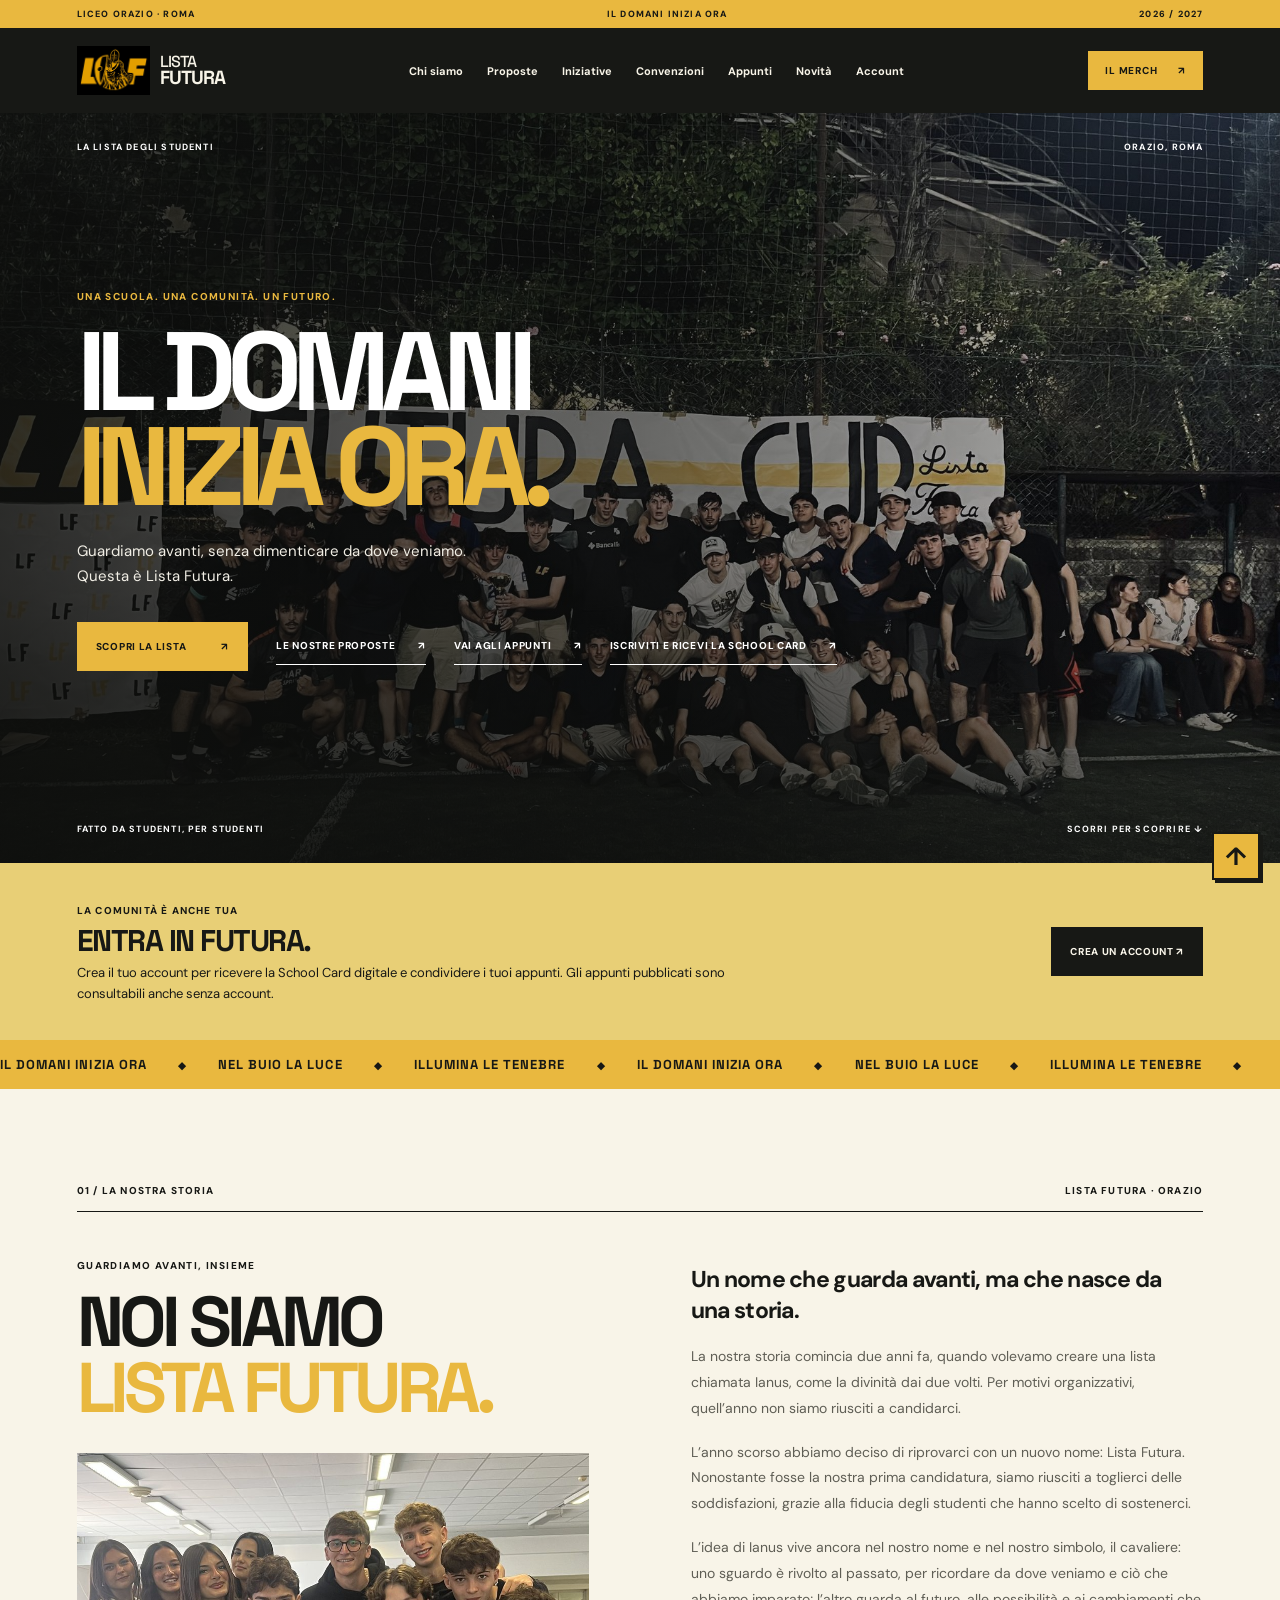
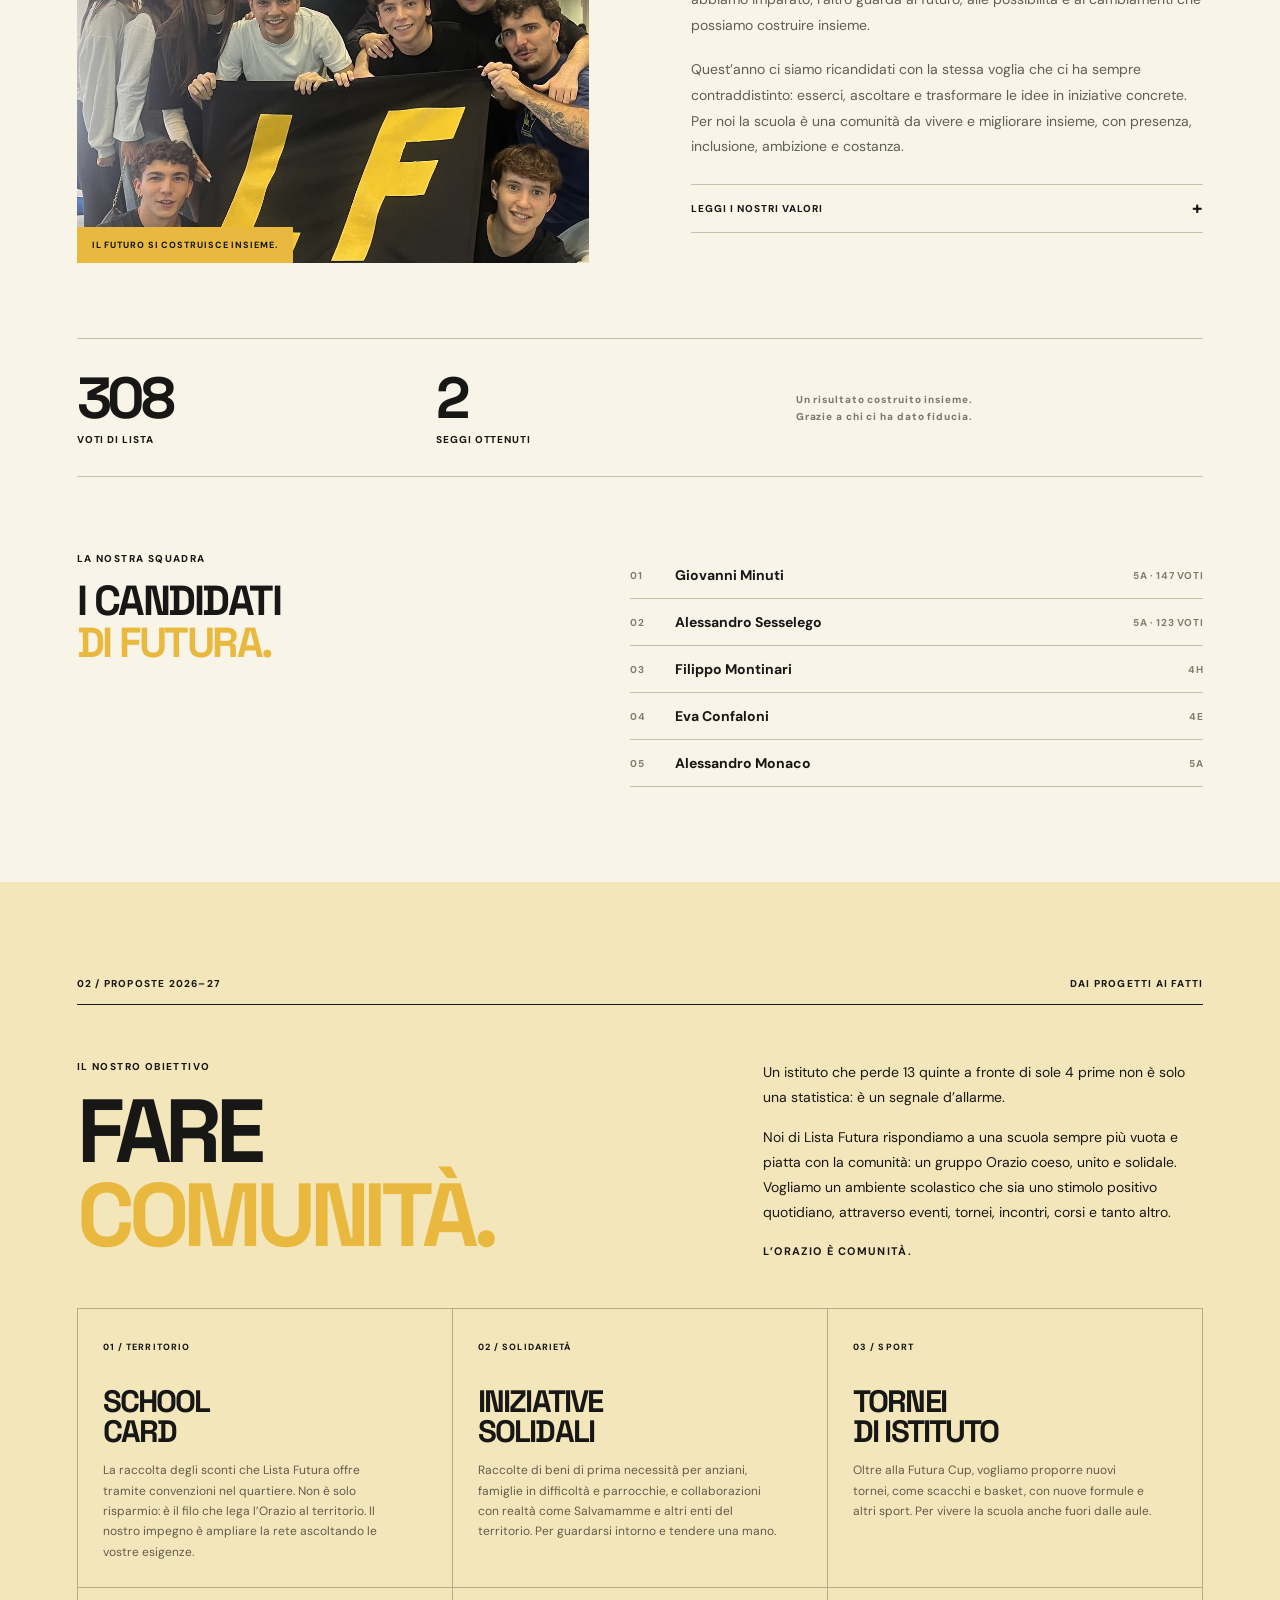
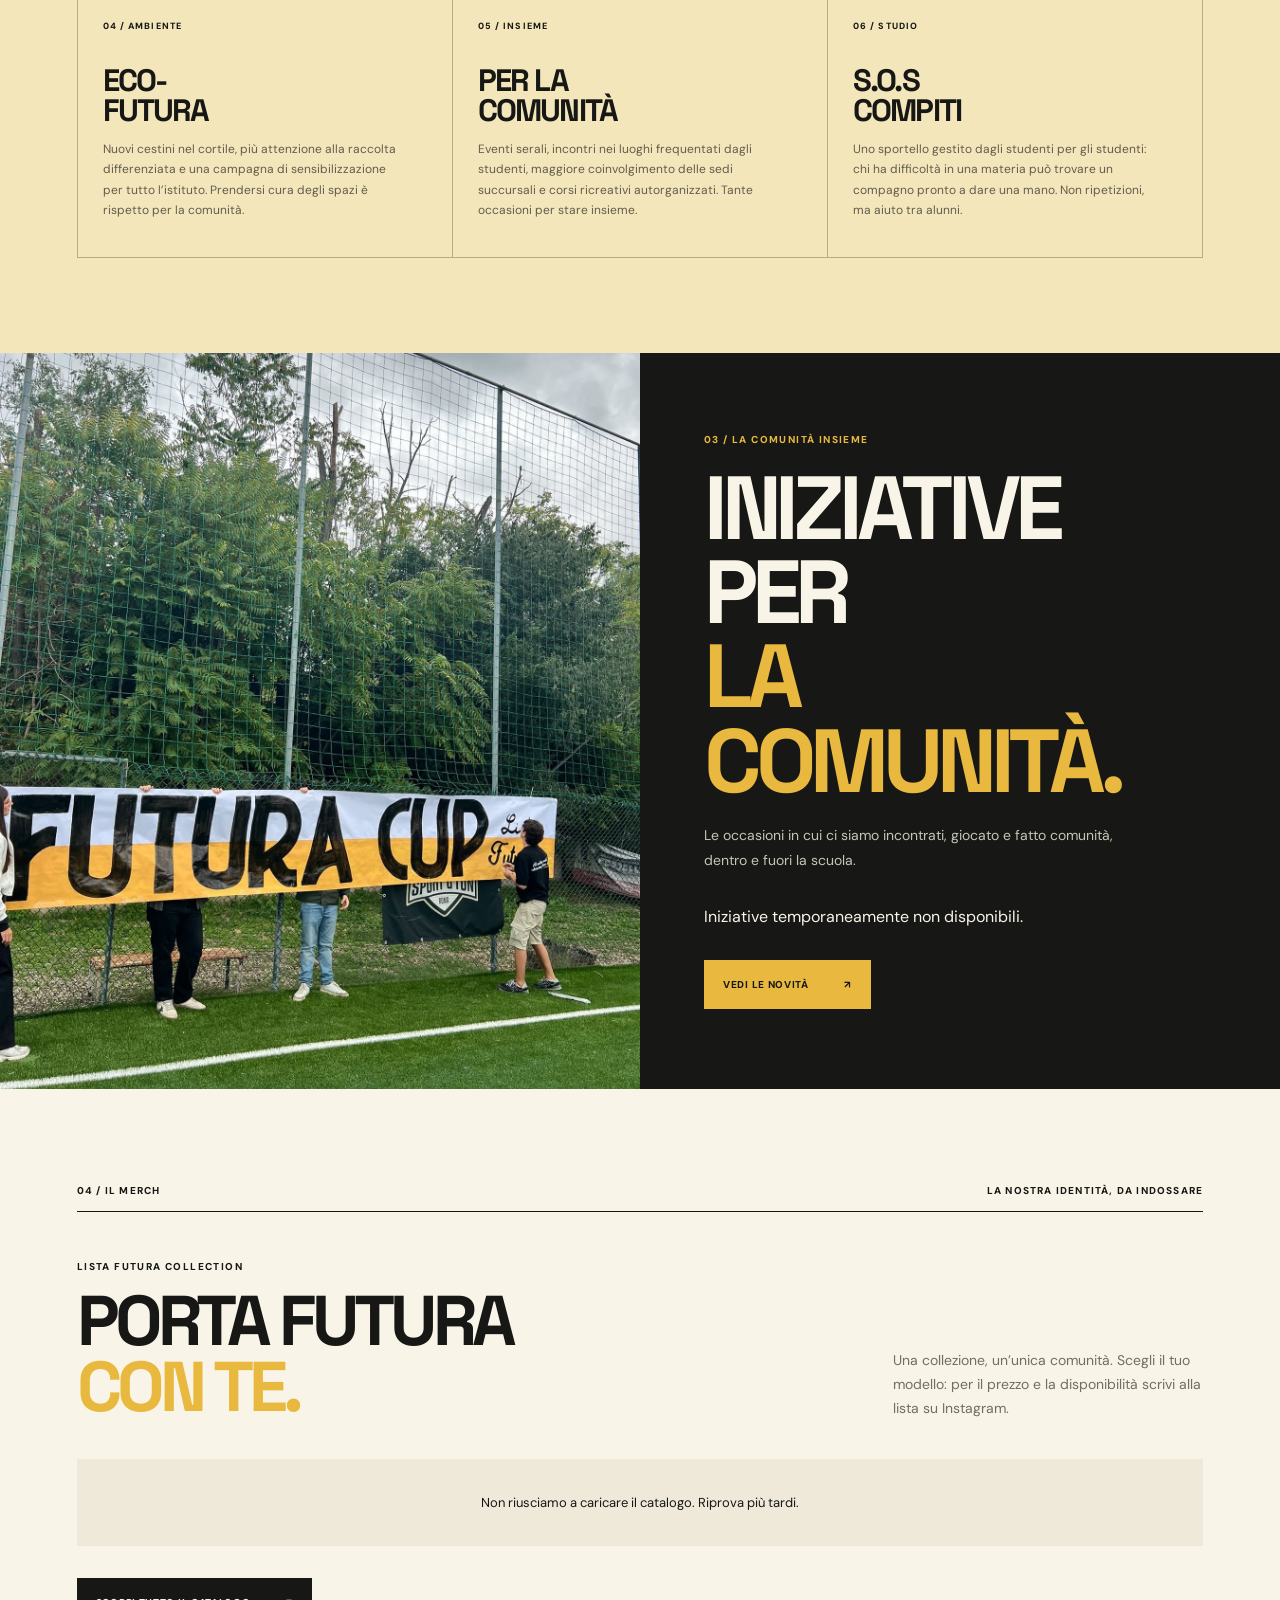
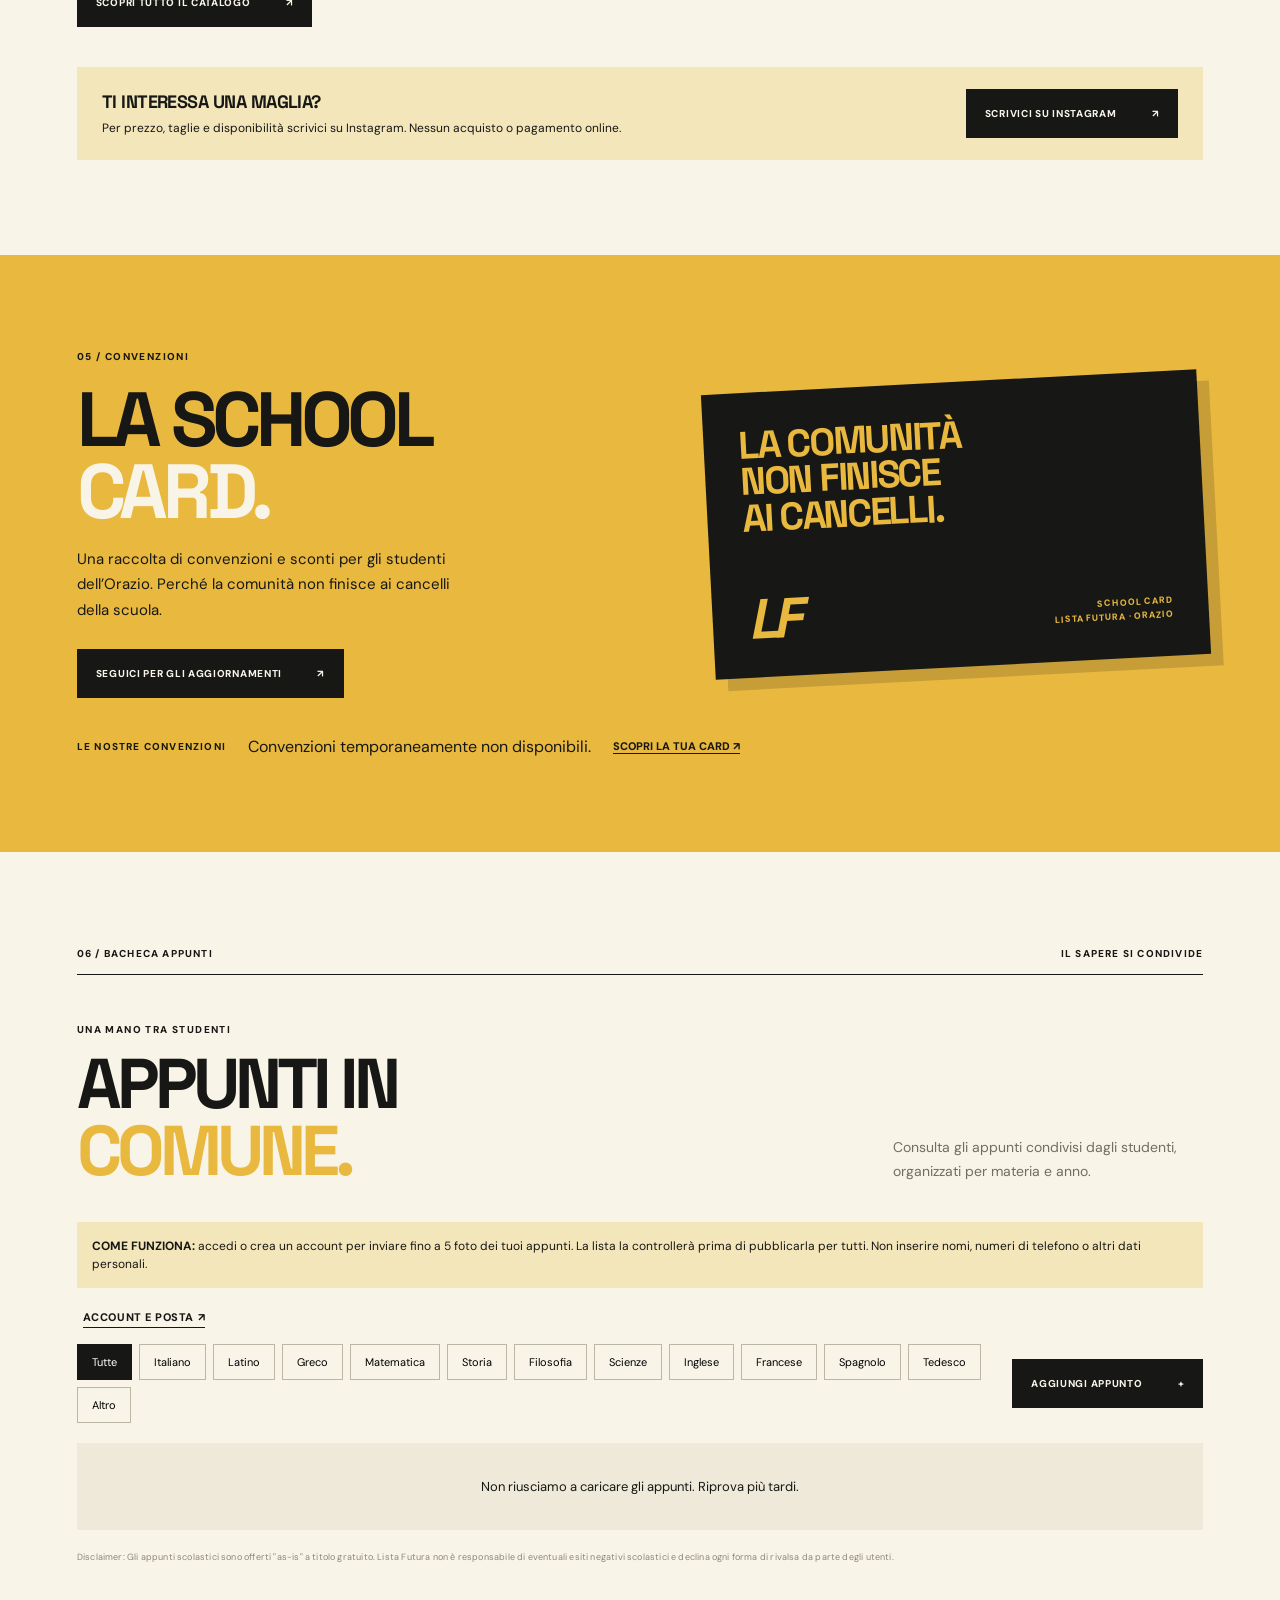
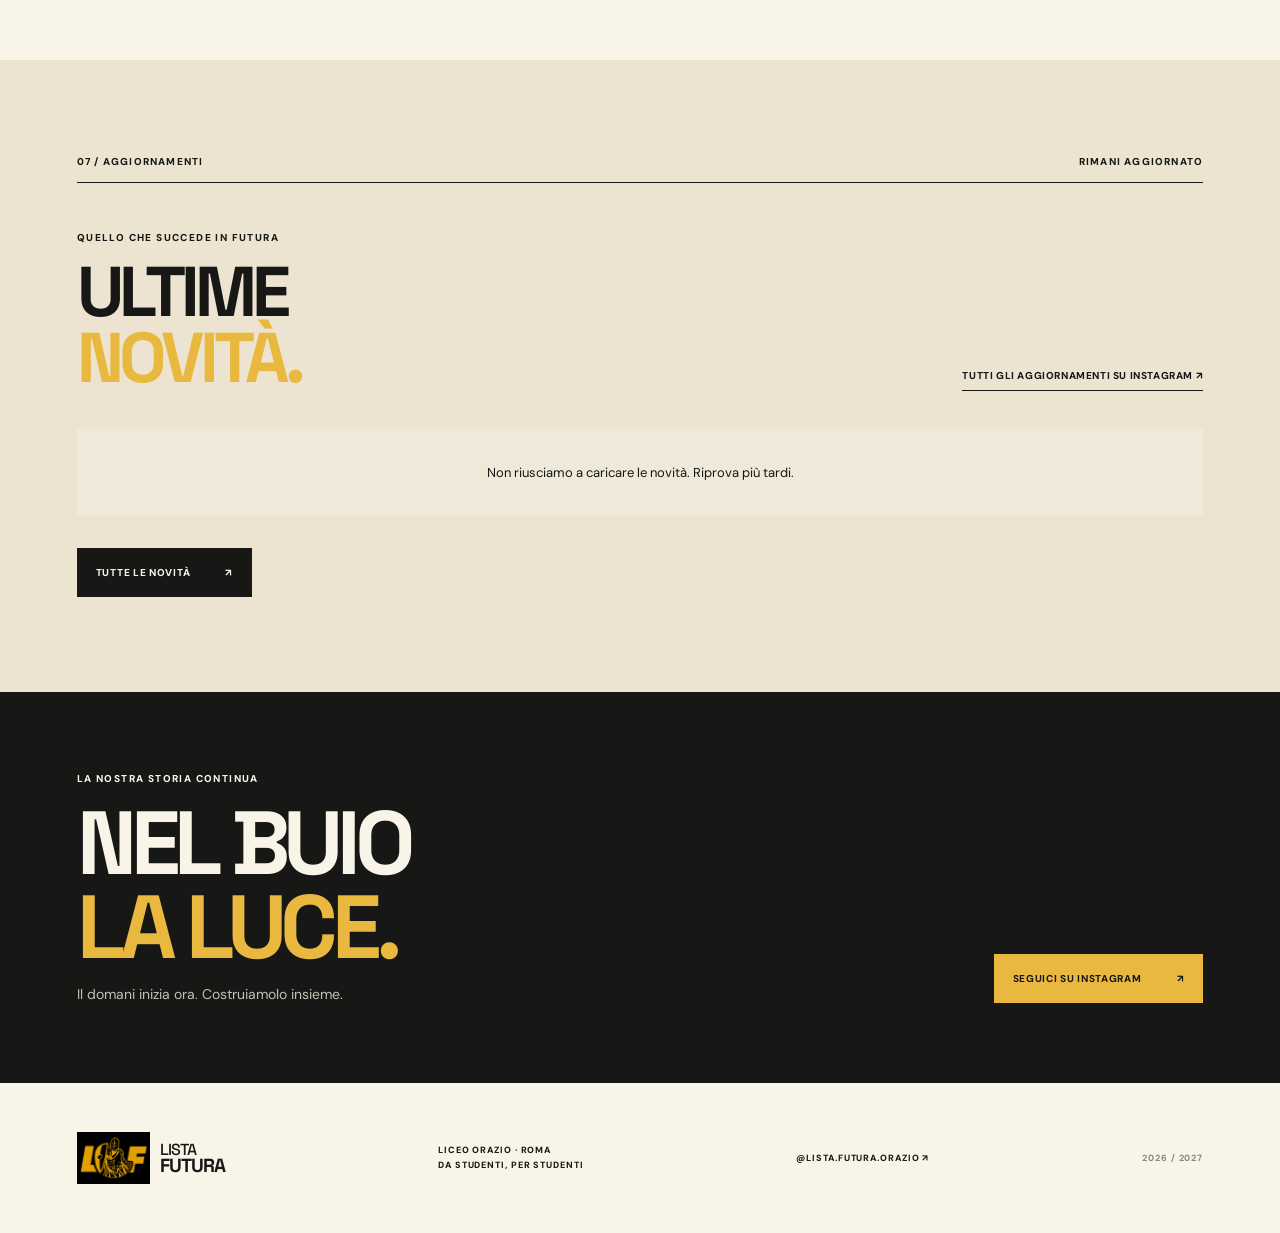
==== commit 2089fbe0: "Add files via upload" ====
--- a/index.html
+++ b/index.html
@@ -1,6 +1,6 @@
 <!DOCTYPE html>
 
-<html lang="it"><head><meta charset="utf-8"/><meta content="width=device-width, initial-scale=1" name="viewport"/><meta content="#11110f" name="theme-color"/><meta content="Lista Futura, la lista degli studenti del Liceo Orazio di Roma. Proposte, Futura Cup, appunti e novità." name="description"/><title>Lista Futura Orazio — Il domani inizia ora</title><link href="style.css?v=20261105h" rel="stylesheet"/></head>
+<html lang="it"><head><meta charset="utf-8"/><meta content="width=device-width, initial-scale=1" name="viewport"/><meta content="#11110f" name="theme-color"/><meta content="Lista Futura, la lista degli studenti del Liceo Orazio di Roma. Proposte, Futura Cup, appunti e novità." name="description"/><title>Lista Futura Orazio — Il domani inizia ora</title><link href="style.css?v=20261105i" rel="stylesheet"/></head>
 <body>
 <div class="topline"><span>LICEO ORAZIO · ROMA</span><span>IL DOMANI INIZIA ORA</span><span>2026 / 2027</span></div>
 <header class="header"><a aria-label="Lista Futura, torna all'inizio" class="brand" href="#inizio"><img alt="Logo Lista Futura" src="assets/logo.jpg"/><span>LISTA<br/><b>FUTURA</b></span></a><nav aria-label="Navigazione principale" class="desktop-nav"><a href="#chi-siamo">Chi siamo</a><a href="#proposte">Proposte</a><a href="#futura-cup">Iniziative</a><a href="#convenzioni">Convenzioni</a><a href="#appunti">Appunti</a><a href="#novita">Novità</a><a href="account.html">Account</a></nav><div class="header-right"><a class="nav-merch" href="#merch">IL MERCH <span>↗</span></a><button aria-expanded="false" aria-label="Apri menu" class="menu-button" id="menuButton">☰</button></div></header>
@@ -16,9 +16,9 @@
 <section class="cup-section" id="futura-cup"><div class="cup-image"><img alt="Studenti con lo striscione della Futura Cup" data-immagine="iniziative" loading="lazy" src="assets/striscione.jpg"/></div><div class="cup-copy"><p class="overline">03 / LA COMUNITÀ INSIEME</p><h2>INIZIATIVE PER<br/><em>LA COMUNITÀ.</em></h2><p>Le occasioni in cui ci siamo incontrati, giocato e fatto comunità, dentro e fuori la scuola.</p><div class="cup-dates" data-initiatives=""><div>Caricamento iniziative...</div></div><a class="button yellow" href="#novita">VEDI LE NOVITÀ <span>↗</span></a></div></section>
 <section class="merch section wrap" id="merch"><div class="section-top"><span>04 / IL MERCH</span><span>LA NOSTRA IDENTITÀ, DA INDOSSARE</span></div><div class="merch-heading"><div><p class="overline">LISTA FUTURA COLLECTION</p><h2>PORTA FUTURA<br/><em>CON TE.</em></h2></div><p>Una collezione, un’unica comunità. Scegli il tuo modello: per il prezzo e la disponibilità scrivi alla lista su Instagram.</p></div><div class="product-grid" data-product-limit="3" data-products=""><div class="empty-state">Caricamento catalogo...</div></div><div class="section-cta"><a class="button black" href="catalogo.html">SCOPRI TUTTO IL CATALOGO <span>↗</span></a></div><div class="merch-contact"><div><strong>TI INTERESSA UNA MAGLIA?</strong><p>Per prezzo, taglie e disponibilità scrivici su Instagram. Nessun acquisto o pagamento online.</p></div><a class="button black" data-phone-contact="" href="https://ig.me/m/lista.futura.orazio" id="phoneContact" rel="noopener" target="_blank">SCRIVICI SU INSTAGRAM <span>↗</span></a></div></section>
 <section class="conventions section" id="convenzioni"><div class="wrap convention-grid"><div><p class="overline">05 / CONVENZIONI</p><h2>LA SCHOOL<br/><em>CARD.</em></h2><p>Una raccolta di convenzioni e sconti per gli studenti dell’Orazio. Perché la comunità non finisce ai cancelli della scuola.</p><a class="button black" href="https://www.instagram.com/lista.futura.orazio/" rel="noopener" target="_blank">SEGUICI PER GLI AGGIORNAMENTI <span>↗</span></a></div><div class="card-art"><span>LA COMUNITÀ<br/>NON FINISCE<br/>AI CANCELLI.</span><div><b>LF</b><small>SCHOOL CARD<br/>LISTA FUTURA · ORAZIO</small></div></div></div><div class="convention-list wrap"><span>LE NOSTRE CONVENZIONI</span><div class="convention-names" data-conventions="">Caricamento convenzioni...</div><a href="account.html">SCOPRI LA TUA CARD ↗</a></div></section>
-<section class="notes section wrap" id="appunti"><div class="section-top"><span>06 / BACHECA APPUNTI</span><span>IL SAPERE SI CONDIVIDE</span></div><div class="notes-heading"><div><p class="overline">UNA MANO TRA STUDENTI</p><h2>APPUNTI IN<br/><em>COMUNE.</em></h2></div><p>Consulta gli appunti condivisi dagli studenti, organizzati per materia e anno.</p></div><div class="notice"><b>COME FUNZIONA:</b> accedi o crea un account per inviare fino a 5 foto dei tuoi appunti. La lista la controllerà prima di pubblicarla per tutti. Non inserire nomi, numeri di telefono o altri dati personali.</div><div class="notes-admin-link"><a href="account.html">ACCOUNT E POSTA ↗</a></div><div class="notes-toolbar"><div class="filters" id="filters"><button class="filter active" data-filter="Tutte">Tutte</button><button class="filter" data-filter="Italiano">Italiano</button><button class="filter" data-filter="Latino">Latino</button><button class="filter" data-filter="Greco">Greco</button><button class="filter" data-filter="Matematica">Matematica</button><button class="filter" data-filter="Storia">Storia</button><button class="filter" data-filter="Filosofia">Filosofia</button><button class="filter" data-filter="Scienze">Scienze</button><button class="filter" data-filter="Inglese">Inglese</button><button class="filter" data-filter="Altro">Altro</button></div><button class="button black add-note" id="addNote">AGGIUNGI APPUNTO <span>+</span></button></div><div class="note-grid" id="noteGrid"></div></section>
+<section class="notes section wrap" id="appunti"><div class="section-top"><span>06 / BACHECA APPUNTI</span><span>IL SAPERE SI CONDIVIDE</span></div><div class="notes-heading"><div><p class="overline">UNA MANO TRA STUDENTI</p><h2>APPUNTI IN<br/><em>COMUNE.</em></h2></div><p>Consulta gli appunti condivisi dagli studenti, organizzati per materia e anno.</p></div><div class="notice"><b>COME FUNZIONA:</b> accedi o crea un account per inviare fino a 5 foto dei tuoi appunti. La lista la controllerà prima di pubblicarla per tutti. Non inserire nomi, numeri di telefono o altri dati personali.</div><div class="notes-admin-link"><a href="account.html">ACCOUNT E POSTA ↗</a></div><div class="notes-toolbar"><div class="filters" id="filters"><button class="filter active" data-filter="Tutte">Tutte</button><button class="filter" data-filter="Italiano">Italiano</button><button class="filter" data-filter="Latino">Latino</button><button class="filter" data-filter="Greco">Greco</button><button class="filter" data-filter="Matematica">Matematica</button><button class="filter" data-filter="Storia">Storia</button><button class="filter" data-filter="Filosofia">Filosofia</button><button class="filter" data-filter="Scienze">Scienze</button><button class="filter" data-filter="Inglese">Inglese</button><button class="filter" data-filter="Francese">Francese</button><button class="filter" data-filter="Spagnolo">Spagnolo</button><button class="filter" data-filter="Tedesco">Tedesco</button><button class="filter" data-filter="Altro">Altro</button></div><button class="button black add-note" id="addNote">AGGIUNGI APPUNTO <span>+</span></button></div><div class="note-grid" id="noteGrid"></div><p class="legal-note">Disclaimer: Gli appunti scolastici sono offerti "as-is" a titolo gratuito. Lista Futura non è responsabile di eventuali esiti negativi scolastici e declina ogni forma di rivalsa da parte degli utenti.</p></section>
 <section class="news section" id="novita"><div class="wrap"><div class="section-top"><span>07 / AGGIORNAMENTI</span><span>RIMANI AGGIORNATO</span></div><div class="news-heading"><div><p class="overline">QUELLO CHE SUCCEDE IN FUTURA</p><h2>ULTIME<br/><em>NOVITÀ.</em></h2></div><a class="underline-link" href="https://www.instagram.com/lista.futura.orazio/" rel="noopener" target="_blank">TUTTI GLI AGGIORNAMENTI SU INSTAGRAM ↗</a></div><div class="news-grid" data-news-grid="" data-news-limit="3"><div class="empty-state">Caricamento novità...</div></div><div class="section-cta"><a class="button black" href="novita.html">TUTTE LE NOVITÀ <span>↗</span></a></div></div></section>
 <section class="closing"><div class="wrap closing-inner"><div><p class="overline">LA NOSTRA STORIA CONTINUA</p><h2>NEL BUIO<br/><em>LA LUCE.</em></h2><p>Il domani inizia ora. Costruiamolo insieme.</p></div><a class="button yellow" href="https://www.instagram.com/lista.futura.orazio/" rel="noopener" target="_blank">SEGUICI SU INSTAGRAM <span>↗</span></a></div></section>
 </main><a aria-label="Torna in cima alla pagina" class="back-to-top" href="#inizio" title="Torna in cima">↑</a><footer class="footer wrap"><a class="brand" href="#inizio"><img alt="" src="assets/logo.jpg"/><span>LISTA<br/><b>FUTURA</b></span></a><p>LICEO ORAZIO · ROMA<br/>DA STUDENTI, PER STUDENTI</p><a href="https://www.instagram.com/lista.futura.orazio/" rel="noopener" target="_blank">@LISTA.FUTURA.ORAZIO ↗</a><span>2026 / 2027</span></footer>
-<div class="overlay" id="overlay"></div><div aria-hidden="true" aria-labelledby="modalTitle" aria-modal="true" class="modal" id="noteModal" role="dialog"><div class="modal-head"><div><p class="overline">BACHECA APPUNTI</p><h2 id="modalTitle">AGGIUNGI UN<br/><em>APPUNTO.</em></h2></div><button aria-label="Chiudi" class="close" id="closeModal">×</button></div><p class="modal-info">Le foto vengono inviate a Lista Futura e saranno visibili a tutti solo dopo la nostra approvazione. Non caricare dati personali, foto di persone o materiale che non hai il diritto di condividere.</p><form id="noteForm"><label>Materia<select id="noteSubject" required=""><option>Italiano</option><option>Latino</option><option>Greco</option><option>Matematica</option><option>Storia</option><option>Filosofia</option><option>Scienze</option><option>Inglese</option><option>Altro</option></select></label><label>Anno<select id="noteYear" required=""><option value="">Seleziona l’anno</option><option value="1">Primo anno</option><option value="2">Secondo anno</option><option value="3">Terzo anno</option><option value="4">Quarto anno</option><option value="5">Quinto anno</option></select></label><label>Descrizione<input id="noteTitle" maxlength="180" minlength="3" placeholder="Es. Seneca, vita e opere" required=""/></label><label>Foto degli appunti <small>(fino a 5 foto JPG, PNG o WebP, massimo 3 MB ciascuna e 12 MB in totale)</small><input accept="image/jpeg,image/png,image/webp" id="noteFile" multiple="" type="file"/><span class="file-help">Puoi scegliere più foto insieme o aggiungerle una alla volta.</span></label><div aria-live="polite" class="selected-files" id="selectedFiles">Nessuna foto selezionata.</div><label class="consent-label"><input id="noteConsent" required="" type="checkbox"/> <span>Confermo che le foto non contengono dati personali e che posso condividerla.</span></label><button class="button black" id="submitNote" type="submit">INVIA PER IL CONTROLLO <span>↗</span></button></form></div><div class="toast" id="toast" role="status"></div>
-<script src="contenuti.js?v=20261105h"></script><script src="home-contenuti.js?v=20261105h"></script><script src="news.js?v=20261105h"></script><script src="account-session.js?v=20261105h"></script><script src="script.js?v=20261105h"></script></body></html>
+<div class="overlay" id="overlay"></div><div aria-hidden="true" aria-labelledby="modalTitle" aria-modal="true" class="modal" id="noteModal" role="dialog"><div class="modal-head"><div><p class="overline">BACHECA APPUNTI</p><h2 id="modalTitle">AGGIUNGI UN<br/><em>APPUNTO.</em></h2></div><button aria-label="Chiudi" class="close" id="closeModal">×</button></div><p class="modal-info">Le foto vengono inviate a Lista Futura e saranno visibili a tutti solo dopo la nostra approvazione. Non caricare dati personali, foto di persone o materiale che non hai il diritto di condividere.</p><form id="noteForm"><label>Materia<select id="noteSubject" required=""><option>Italiano</option><option>Latino</option><option>Greco</option><option>Matematica</option><option>Storia</option><option>Filosofia</option><option>Scienze</option><option>Inglese</option><option>Francese</option><option>Spagnolo</option><option>Tedesco</option><option>Altro</option></select></label><label>Anno<select id="noteYear" required=""><option value="">Seleziona l’anno</option><option value="1">Primo anno</option><option value="2">Secondo anno</option><option value="3">Terzo anno</option><option value="4">Quarto anno</option><option value="5">Quinto anno</option></select></label><label>Descrizione<input id="noteTitle" maxlength="180" minlength="3" placeholder="Es. Seneca, vita e opere" required=""/></label><label>Foto degli appunti <small>(fino a 5 foto JPG, PNG o WebP, massimo 3 MB ciascuna e 12 MB in totale)</small><input accept="image/jpeg,image/png,image/webp" id="noteFile" multiple="" type="file"/><span class="file-help">Puoi scegliere più foto insieme o aggiungerle una alla volta.</span></label><div aria-live="polite" class="selected-files" id="selectedFiles">Nessuna foto selezionata.</div><label class="consent-label"><input id="noteConsent" required="" type="checkbox"/> <span>Confermo che le foto non contengono dati personali e che posso condividerle.</span></label><p class="legal-note">Effettuando l’upload dichiari di avere i diritti sui materiali caricati e concedi al sito il diritto gratuito e illimitato di pubblicarli e diffonderli. Caricando i file, accetti di non poter più avanzare pretese di diritti, richieste di rimozione arbitraria o richieste di compensi economici in futuro.</p><button class="button black" id="submitNote" type="submit">INVIA PER IL CONTROLLO <span>↗</span></button></form></div><div class="toast" id="toast" role="status"></div>
+<script src="contenuti.js?v=20261105i"></script><script src="home-contenuti.js?v=20261105i"></script><script src="news.js?v=20261105i"></script><script src="account-session.js?v=20261105i"></script><script src="script.js?v=20261105i"></script></body></html>
--- a/style.css
+++ b/style.css
@@ -1,5 +1,5 @@
 @import url('https://fonts.googleapis.com/css2?family=DM+Sans:wght@400;500;600;700&family=Space+Grotesk:wght@400;500;600;700&display=swap');
-:root{--black:#171815;--yellow:#e9b83f;--light:#f4e6bb;--cream:#f8f4e8;--muted:#777467;--line:#c8c0a9}*{box-sizing:border-box}html{scroll-behavior:smooth}body{margin:0;background:var(--cream);color:var(--black);font-family:'DM Sans',Arial,sans-serif}button,input,select{font:inherit}a{color:inherit;text-decoration:none}button{cursor:pointer}img{display:block;width:100%}button:focus-visible,a:focus-visible,summary:focus-visible{outline:3px solid #bf7900;outline-offset:3px}.wrap{max-width:1440px;margin:0 auto;padding-left:6%;padding-right:6%}.section{padding-top:95px;padding-bottom:95px;scroll-margin-top:15px}.topline{height:28px;background:var(--yellow);display:flex;align-items:center;justify-content:space-between;padding:0 6%;font-size:9px;letter-spacing:.13em;font-weight:800}.header{height:85px;background:var(--black);color:var(--cream);display:flex;align-items:center;justify-content:space-between;padding:0 6%;gap:25px}.brand{display:flex;align-items:center;gap:10px;font-family:'Space Grotesk',Arial,sans-serif;font-size:16px;line-height:.9;letter-spacing:-.06em;font-weight:500}.brand b{font-size:19px}.brand img{width:73px;height:52px;object-fit:contain}.desktop-nav{display:flex;align-items:center;gap:24px;font-size:11px;font-weight:700}.desktop-nav a:hover,.underline-link:hover{color:var(--yellow)}.header-right{display:flex;align-items:center;gap:18px}.nav-merch{background:var(--yellow);color:var(--black);padding:13px 17px;font-size:10px;letter-spacing:.08em;font-weight:800;white-space:nowrap}.nav-merch span{margin-left:18px}.menu-button{display:none;color:var(--cream);border:0;background:none;font-size:25px}.mobile-nav{display:none}.hero{height:min(750px,calc(100vh - 113px));min-height:590px;position:relative;background:#24251e;color:#fff}.hero-photo{position:absolute;inset:0;background-image:url('assets/copertina.jpg');background-size:cover;background-position:center 52%}.hero-shade{position:absolute;inset:0;background:linear-gradient(90deg,rgba(14,15,13,.86) 0%,rgba(14,15,13,.58) 50%,rgba(14,15,13,.15) 100%),linear-gradient(0deg,rgba(14,15,13,.75),transparent 40%)}.hero-content{position:relative;height:100%;display:flex;flex-direction:column;justify-content:space-between}.hero-kicker,.hero-bottom{display:flex;justify-content:space-between;padding-top:28px;font-size:9px;font-weight:700;letter-spacing:.13em}.hero-bottom{padding:0 0 28px}.hero-main{padding:25px 0 40px}.overline{font-size:10px;letter-spacing:.14em;font-weight:800}.hero-main .overline{color:var(--yellow)}h1,h2,h3,p{margin:0}h1,h2,h3{font-family:'Space Grotesk',Arial,sans-serif}h1{font-size:clamp(70px,8.7vw,130px);line-height:.85;letter-spacing:-.085em;margin:22px 0 24px}h1 em,h2 em,h3 em{font-style:normal;color:var(--yellow)}.hero-main>p:not(.overline){font-size:15px;line-height:1.7;max-width:390px;color:#f1eee5}.hero-actions{display:flex;align-items:center;gap:28px;margin-top:32px}.button{display:inline-flex;justify-content:space-between;align-items:center;gap:35px;padding:16px 19px;border:0;font-size:10px;letter-spacing:.07em;font-weight:800;min-height:49px}.button.yellow{background:var(--yellow);color:var(--black)}.button.yellow:hover{background:#f4cb67}.button.black{background:var(--black);color:var(--cream)}.button.black:hover{background:#37382e}.hero-link{font-size:10px;font-weight:800;letter-spacing:.07em;border-bottom:1px solid white;padding:12px 0}.hero-link span{margin-left:20px}.marquee{overflow:hidden;background:var(--yellow);padding:16px 0;white-space:nowrap;font-family:'Space Grotesk',sans-serif;font-weight:700;letter-spacing:.08em;font-size:13px}.marquee div{width:max-content;animation:slide 30s linear infinite}.marquee span{padding:0 27px;font-size:10px}@keyframes slide{to{transform:translateX(-50%)}}.section-top{display:flex;justify-content:space-between;border-bottom:1px solid currentColor;padding-bottom:14px;font-size:10px;font-weight:800;letter-spacing:.12em}h2{font-size:clamp(48px,5.5vw,78px);line-height:.94;letter-spacing:-.07em}.about-grid{display:grid;grid-template-columns:1fr 1fr;gap:9%;padding-top:47px}.about h2{margin:17px 0 32px}.about-image{position:relative;height:410px;background:#d7c9a6;overflow:hidden}.about-image img{height:100%;object-fit:cover;object-position:center 48%}.about-image span{position:absolute;bottom:0;left:0;background:var(--yellow);padding:12px 15px;font-size:9px;letter-spacing:.1em;font-weight:800}.about-copy{padding-top:5px}.about-copy p{font-size:14px;line-height:1.85;color:#5f5e55;margin-bottom:18px}.about-copy .lead{font-size:23px;line-height:1.35;letter-spacing:-.03em;font-weight:700;color:var(--black)}.read-more{border-top:1px solid var(--line);border-bottom:1px solid var(--line);margin-top:24px}.read-more summary{cursor:pointer;list-style:none;display:flex;justify-content:space-between;padding:17px 0;font-size:10px;font-weight:800;letter-spacing:.1em}.read-more summary::-webkit-details-marker{display:none}.read-more summary span{font-size:18px;line-height:.7}.read-more[open] summary span{transform:rotate(45deg)}.read-more div{padding-top:3px}.results{margin-top:75px;padding:30px 0;border-top:1px solid var(--line);border-bottom:1px solid var(--line);display:grid;grid-template-columns:repeat(2,1fr) 1.2fr;gap:20px;align-items:center}.results div{display:flex;flex-direction:column;gap:6px}.results strong{font-family:'Space Grotesk';font-size:58px;letter-spacing:-.08em;line-height:1}.results span,.results p{font-size:10px;font-weight:800;letter-spacing:.09em}.results p{line-height:1.7;color:#7b7869}.candidates{display:grid;grid-template-columns:1fr 1.3fr;gap:10%;margin-top:75px}.candidates h3{font-size:42px;letter-spacing:-.06em;line-height:1;margin-top:15px}.candidate-list>div{display:grid;grid-template-columns:35px 1fr auto;gap:10px;align-items:center;padding:14px 0;border-bottom:1px solid var(--line)}.candidate-list span,.candidate-list small{font-size:10px;font-weight:700;color:#817d6c;letter-spacing:.06em}.candidate-list strong{font-size:14px}.proposals{background:var(--light)}.proposal-heading{display:grid;grid-template-columns:1fr .8fr;gap:12%;padding:55px 0 48px}.proposal-heading h2{margin-top:16px;font-size:clamp(56px,7vw,102px)}.proposal-heading>div:last-child p{font-size:14px;line-height:1.8;margin-bottom:14px}.proposal-heading>div:last-child strong{font-size:11px;letter-spacing:.12em}.proposal-grid{display:grid;grid-template-columns:repeat(3,1fr);border-top:1px solid #b8aa85;border-left:1px solid #b8aa85}.proposal-grid article{padding:25px;min-height:270px;border-right:1px solid #b8aa85;border-bottom:1px solid #b8aa85}.proposal-grid article>span{font-size:9px;font-weight:800;letter-spacing:.12em}.proposal-grid h3{font-size:31px;letter-spacing:-.06em;line-height:.95;margin:32px 0 14px}.proposal-grid p{font-size:12px;color:#625c4c;line-height:1.7;max-width:300px}.cup-section{display:grid;grid-template-columns:1fr 1fr;min-height:650px;background:var(--black);color:var(--cream)}.cup-image{position:relative;min-height:550px;overflow:hidden}.cup-image img{position:absolute;height:100%;width:100%;object-fit:cover;object-position:center}.cup-copy{padding:80px 12% 80px 10%;display:flex;flex-direction:column;justify-content:center}.cup-copy .overline{color:var(--yellow)}.cup-copy h2{font-size:clamp(65px,7vw,100px);margin:20px 0}.cup-copy>p:not(.overline){font-size:14px;line-height:1.8;color:#c7c4b7;max-width:420px}.cup-dates{margin:33px 0}.cup-dates div{display:flex;justify-content:space-between;gap:15px;padding:13px 0;border-bottom:1px solid #54554c;font-size:10px;letter-spacing:.05em}.cup-dates span{color:#b3b1a5}.cup-dates strong{text-align:right}.cup-copy .button{align-self:flex-start}.merch-heading,.notes-heading,.news-heading{display:flex;justify-content:space-between;align-items:end;gap:40px;margin:48px 0 38px}.merch-heading h2,.notes-heading h2,.news-heading h2{margin-top:15px}.merch-heading>p,.notes-heading>p{max-width:310px;font-size:14px;line-height:1.7;color:#706e62}.product-grid{display:grid;grid-template-columns:repeat(3,1fr);gap:18px}.product-photo{height:365px;position:relative;background:white;overflow:hidden}.product-photo img{height:100%;width:100%;object-fit:contain}.product-photo>span{position:absolute;top:15px;left:15px;font-size:9px;letter-spacing:.1em;font-weight:800}.product-meta{display:flex;justify-content:space-between;align-items:end;padding:20px 0 13px}.product-meta small{font-size:9px;font-weight:800;letter-spacing:.12em;color:#898578}.product-meta h3{font-size:23px;letter-spacing:-.05em;margin-top:6px}.product-meta>strong{font-family:'Space Grotesk';font-size:20px}.product-meta .product-note{font-size:9px;font-weight:800;line-height:1.55;letter-spacing:.09em;text-align:right;color:#6c695e;max-width:150px}@media(max-width:600px){.product-meta .product-note{max-width:120px}}.product-switch{display:flex;gap:8px}.product-switch button{border:1px solid #bdb7a5;background:transparent;font-size:9px;font-weight:800;padding:8px 12px}.product-switch button.active{background:var(--black);color:white;border-color:var(--black)}.merch-contact{margin-top:40px;padding:22px 25px;background:var(--light);display:flex;align-items:center;justify-content:space-between;gap:20px}.merch-contact strong{font-family:'Space Grotesk';font-size:18px;letter-spacing:-.03em}.merch-contact p{font-size:12px;line-height:1.5;margin-top:6px}.unavailable{opacity:.58;cursor:not-allowed}.conventions{background:var(--yellow)}.convention-grid{display:grid;grid-template-columns:1fr 1fr;gap:12%;align-items:center}.convention-grid h2{font-size:clamp(60px,6vw,92px);margin:20px 0}.convention-grid h2 em{color:var(--cream)}.convention-grid>div:first-child>p:not(.overline){font-size:15px;line-height:1.7;max-width:380px;margin-bottom:26px}.card-art{background:var(--black);color:var(--yellow);min-height:285px;transform:rotate(-3deg);padding:35px;display:flex;flex-direction:column;justify-content:space-between;box-shadow:12px 12px 0 rgba(28,28,20,.17)}.card-art>span{font-family:'Space Grotesk';font-size:clamp(25px,3vw,44px);line-height:.95;font-weight:700;letter-spacing:-.06em}.card-art div{display:flex;align-items:end;justify-content:space-between}.card-art b{font-family:'Space Grotesk';font-size:56px;line-height:.8;font-style:italic;letter-spacing:-.1em}.card-art small{font-size:9px;font-weight:800;letter-spacing:.1em;line-height:1.5;text-align:right}.convention-note{font-size:9px;font-weight:800;letter-spacing:.1em;margin-top:35px}.notice{background:var(--light);padding:15px;font-size:12px;line-height:1.5;margin-bottom:22px}.notes-toolbar{display:flex;justify-content:space-between;align-items:center;gap:15px;margin-bottom:20px}.filters{display:flex;flex-wrap:wrap;gap:7px}.filter{background:transparent;border:1px solid #bcb7a4;padding:10px 14px;font-size:11px}.filter.active,.filter:hover{background:var(--black);color:#fff;border-color:var(--black)}.add-note{white-space:nowrap}.note-grid{display:grid;grid-template-columns:repeat(3,1fr);gap:12px}.note-card{background:#eee9d9;min-height:165px;padding:20px;display:flex;flex-direction:column}.note-top{display:flex;justify-content:space-between;align-items:center}.note-subject{font-size:9px;letter-spacing:.1em;font-weight:800;text-transform:uppercase;background:var(--yellow);padding:7px}.note-icon{font-weight:700}.note-card h3{font-size:20px;letter-spacing:-.04em;margin:18px 0 6px}.note-card p{font-size:11px;color:#777467;overflow-wrap:anywhere}.note-actions{margin-top:auto;padding-top:16px;display:flex;gap:15px}.note-actions a,.note-actions button{border:0;padding:0;background:none;font-size:10px;font-weight:700;text-decoration:underline}.note-actions button{color:#934126}.empty-state{grid-column:1/-1;text-align:center;background:#eee9d9;padding:35px;font-size:13px}.news{background:#ece4d1}.news-heading{align-items:end}.underline-link{font-size:10px;font-weight:800;letter-spacing:.06em;border-bottom:1px solid;padding-bottom:8px}.news-grid{display:grid;grid-template-columns:repeat(3,1fr);gap:17px}.news-grid article{background:var(--cream)}.news-grid img{height:260px;object-fit:cover}.news-grid article:nth-child(2) img{object-position:center 48%}.news-grid article:nth-child(3) img{object-position:center 25%}.news-grid article>div{padding:22px}.news-grid span{font-size:9px;font-weight:800;letter-spacing:.09em;color:#898373}.news-grid h3{font-size:22px;letter-spacing:-.05em;line-height:1.05;margin:15px 0 12px}.news-grid p{font-size:12px;line-height:1.6;color:#716e60}.closing{background:var(--black);color:var(--cream);padding:80px 0}.closing-inner{display:flex;align-items:end;justify-content:space-between;gap:25px}.closing h2{font-size:clamp(58px,7vw,100px);margin:16px 0}.closing-inner>div>p:last-child{color:#c3c0b4;font-size:14px}.footer{background:var(--cream);min-height:150px;display:flex;align-items:center;justify-content:space-between;gap:20px}.footer .brand img{background:black}.footer p,.footer>a:not(.brand),.footer>span{font-size:9px;font-weight:800;letter-spacing:.1em;line-height:1.7}.footer>span{color:#8c897d}.overlay{position:fixed;inset:0;background:rgba(0,0,0,.65);z-index:20;visibility:hidden;opacity:0;transition:.2s}.overlay.visible{visibility:visible;opacity:1}.modal{position:fixed;left:50%;top:50%;transform:translate(-50%,-45%);width:min(480px,calc(100% - 30px));max-height:90vh;overflow:auto;background:var(--cream);z-index:21;padding:30px;visibility:hidden;opacity:0;transition:.2s}.modal.open{visibility:visible;opacity:1;transform:translate(-50%,-50%)}.modal-head{display:flex;justify-content:space-between;border-bottom:1px solid var(--line);padding-bottom:20px}.modal h2{font-size:35px;margin-top:10px}.close{border:0;background:none;font-size:32px;line-height:1}.modal-info{font-size:12px;line-height:1.6;color:#716e60;margin:20px 0}.modal label{display:block;font-size:11px;font-weight:700;margin:16px 0}.modal label small{font-weight:400}.modal input,.modal select{display:block;width:100%;padding:12px;margin-top:8px;border:1px solid #bdb7a5;background:white}.modal input[type=file]{font-size:11px}.modal form>.button{width:100%}.toast{position:fixed;bottom:20px;left:50%;transform:translate(-50%,15px);background:var(--black);color:white;padding:13px 20px;font-size:12px;z-index:30;opacity:0;transition:.2s;pointer-events:none}.toast.show{opacity:1;transform:translate(-50%,0)}
+:root{--black:#171815;--yellow:#e9b83f;--light:#f4e6bb;--cream:#f8f4e8;--muted:#777467;--line:#c8c0a9}*{box-sizing:border-box}html{scroll-behavior:smooth}body{margin:0;background:var(--cream);color:var(--black);font-family:'DM Sans',Arial,sans-serif}button,input,select{font:inherit}a{color:inherit;text-decoration:none}button{cursor:pointer}img{display:block;width:100%}button:focus-visible,a:focus-visible,summary:focus-visible{outline:3px solid #bf7900;outline-offset:3px}.wrap{max-width:1440px;margin:0 auto;padding-left:6%;padding-right:6%}.section{padding-top:95px;padding-bottom:95px;scroll-margin-top:15px}.topline{height:28px;background:var(--yellow);display:flex;align-items:center;justify-content:space-between;padding:0 6%;font-size:9px;letter-spacing:.13em;font-weight:800}.header{height:85px;background:var(--black);color:var(--cream);display:flex;align-items:center;justify-content:space-between;padding:0 6%;gap:25px}.brand{display:flex;align-items:center;gap:10px;font-family:'Space Grotesk',Arial,sans-serif;font-size:16px;line-height:.9;letter-spacing:-.06em;font-weight:500}.brand b{font-size:19px}.brand img{width:73px;height:52px;object-fit:contain}.desktop-nav{display:flex;align-items:center;gap:24px;font-size:11px;font-weight:700}.desktop-nav a:hover,.underline-link:hover{color:var(--yellow)}.header-right{display:flex;align-items:center;gap:18px}.nav-merch{background:var(--yellow);color:var(--black);padding:13px 17px;font-size:10px;letter-spacing:.08em;font-weight:800;white-space:nowrap}.nav-merch span{margin-left:18px}.menu-button{display:none;color:var(--cream);border:0;background:none;font-size:25px}.mobile-nav{display:none}.hero{height:min(750px,calc(100vh - 113px));min-height:590px;position:relative;background:#24251e;color:#fff}.hero-photo{position:absolute;inset:0;background-image:url('assets/copertina.jpg');background-size:cover;background-position:center 52%}.hero-shade{position:absolute;inset:0;background:linear-gradient(90deg,rgba(14,15,13,.86) 0%,rgba(14,15,13,.58) 50%,rgba(14,15,13,.15) 100%),linear-gradient(0deg,rgba(14,15,13,.75),transparent 40%)}.hero-content{position:relative;height:100%;display:flex;flex-direction:column;justify-content:space-between}.hero-kicker,.hero-bottom{display:flex;justify-content:space-between;padding-top:28px;font-size:9px;font-weight:700;letter-spacing:.13em}.hero-bottom{padding:0 0 28px}.hero-main{padding:25px 0 40px}.overline{font-size:10px;letter-spacing:.14em;font-weight:800}.hero-main .overline{color:var(--yellow)}h1,h2,h3,p{margin:0}h1,h2,h3{font-family:'Space Grotesk',Arial,sans-serif}h1{font-size:clamp(70px,8.7vw,130px);line-height:.85;letter-spacing:-.085em;margin:22px 0 24px}h1 em,h2 em,h3 em{font-style:normal;color:var(--yellow)}.hero-main>p:not(.overline){font-size:15px;line-height:1.7;max-width:390px;color:#f1eee5}.hero-actions{display:flex;align-items:center;gap:28px;margin-top:32px}.button{display:inline-flex;justify-content:space-between;align-items:center;gap:35px;padding:16px 19px;border:0;font-size:10px;letter-spacing:.07em;font-weight:800;min-height:49px}.button.yellow{background:var(--yellow);color:var(--black)}.button.yellow:hover{background:#f4cb67}.button.black{background:var(--black);color:var(--cream)}.button.black:hover{background:#37382e}.hero-link{font-size:10px;font-weight:800;letter-spacing:.07em;border-bottom:1px solid white;padding:12px 0}.hero-link span{margin-left:20px}.marquee{overflow:hidden;background:var(--yellow);padding:16px 0;white-space:nowrap;font-family:'Space Grotesk',sans-serif;font-weight:700;letter-spacing:.08em;font-size:13px}.marquee div{width:max-content;animation:slide 30s linear infinite}.marquee span{padding:0 27px;font-size:10px}@keyframes slide{to{transform:translateX(-50%)}}.section-top{display:flex;justify-content:space-between;border-bottom:1px solid currentColor;padding-bottom:14px;font-size:10px;font-weight:800;letter-spacing:.12em}h2{font-size:clamp(48px,5.5vw,78px);line-height:.94;letter-spacing:-.07em}.about-grid{display:grid;grid-template-columns:1fr 1fr;gap:9%;padding-top:47px}.about h2{margin:17px 0 32px}.about-image{position:relative;height:410px;background:#d7c9a6;overflow:hidden}.about-image img{height:100%;object-fit:cover;object-position:center 48%}.about-image span{position:absolute;bottom:0;left:0;background:var(--yellow);padding:12px 15px;font-size:9px;letter-spacing:.1em;font-weight:800}.about-copy{padding-top:5px}.about-copy p{font-size:14px;line-height:1.85;color:#5f5e55;margin-bottom:18px}.about-copy .lead{font-size:23px;line-height:1.35;letter-spacing:-.03em;font-weight:700;color:var(--black)}.read-more{border-top:1px solid var(--line);border-bottom:1px solid var(--line);margin-top:24px}.read-more summary{cursor:pointer;list-style:none;display:flex;justify-content:space-between;padding:17px 0;font-size:10px;font-weight:800;letter-spacing:.1em}.read-more summary::-webkit-details-marker{display:none}.read-more summary span{font-size:18px;line-height:.7}.read-more[open] summary span{transform:rotate(45deg)}.read-more div{padding-top:3px}.results{margin-top:75px;padding:30px 0;border-top:1px solid var(--line);border-bottom:1px solid var(--line);display:grid;grid-template-columns:repeat(2,1fr) 1.2fr;gap:20px;align-items:center}.results div{display:flex;flex-direction:column;gap:6px}.results strong{font-family:'Space Grotesk';font-size:58px;letter-spacing:-.08em;line-height:1}.results span,.results p{font-size:10px;font-weight:800;letter-spacing:.09em}.results p{line-height:1.7;color:#7b7869}.candidates{display:grid;grid-template-columns:1fr 1.3fr;gap:10%;margin-top:75px}.candidates h3{font-size:42px;letter-spacing:-.06em;line-height:1;margin-top:15px}.candidate-list>div{display:grid;grid-template-columns:35px 1fr auto;gap:10px;align-items:center;padding:14px 0;border-bottom:1px solid var(--line)}.candidate-list span,.candidate-list small{font-size:10px;font-weight:700;color:#817d6c;letter-spacing:.06em}.candidate-list strong{font-size:14px}.proposals{background:var(--light)}.proposal-heading{display:grid;grid-template-columns:1fr .8fr;gap:12%;padding:55px 0 48px}.proposal-heading h2{margin-top:16px;font-size:clamp(56px,7vw,102px)}.proposal-heading>div:last-child p{font-size:14px;line-height:1.8;margin-bottom:14px}.proposal-heading>div:last-child strong{font-size:11px;letter-spacing:.12em}.proposal-grid{display:grid;grid-template-columns:repeat(3,1fr);border-top:1px solid #b8aa85;border-left:1px solid #b8aa85}.proposal-grid article{padding:25px;min-height:270px;border-right:1px solid #b8aa85;border-bottom:1px solid #b8aa85}.proposal-grid article>span{font-size:9px;font-weight:800;letter-spacing:.12em}.proposal-grid h3{font-size:31px;letter-spacing:-.06em;line-height:.95;margin:32px 0 14px}.proposal-grid p{font-size:12px;color:#625c4c;line-height:1.7;max-width:300px}.cup-section{display:grid;grid-template-columns:1fr 1fr;min-height:650px;background:var(--black);color:var(--cream)}.cup-image{position:relative;min-height:550px;overflow:hidden}.cup-image img{position:absolute;height:100%;width:100%;object-fit:cover;object-position:center}.cup-copy{padding:80px 12% 80px 10%;display:flex;flex-direction:column;justify-content:center}.cup-copy .overline{color:var(--yellow)}.cup-copy h2{font-size:clamp(65px,7vw,100px);margin:20px 0}.cup-copy>p:not(.overline){font-size:14px;line-height:1.8;color:#c7c4b7;max-width:420px}.cup-dates{margin:33px 0}.cup-dates div{display:flex;justify-content:space-between;gap:15px;padding:13px 0;border-bottom:1px solid #54554c;font-size:10px;letter-spacing:.05em}.cup-dates span{color:#b3b1a5}.cup-dates strong{text-align:right}.cup-copy .button{align-self:flex-start}.merch-heading,.notes-heading,.news-heading{display:flex;justify-content:space-between;align-items:end;gap:40px;margin:48px 0 38px}.merch-heading h2,.notes-heading h2,.news-heading h2{margin-top:15px}.merch-heading>p,.notes-heading>p{max-width:310px;font-size:14px;line-height:1.7;color:#706e62}.product-grid{display:grid;grid-template-columns:repeat(3,1fr);gap:18px}.product-photo{height:365px;position:relative;background:white;overflow:hidden}.product-photo img{height:100%;width:100%;object-fit:contain}.product-photo>span{position:absolute;top:15px;left:15px;font-size:9px;letter-spacing:.1em;font-weight:800}.product-meta{display:flex;justify-content:space-between;align-items:end;padding:20px 0 13px}.product-meta small{font-size:9px;font-weight:800;letter-spacing:.12em;color:#898578}.product-meta h3{font-size:23px;letter-spacing:-.05em;margin-top:6px}.product-meta>strong{font-family:'Space Grotesk';font-size:20px}.product-meta .product-note{font-size:9px;font-weight:800;line-height:1.55;letter-spacing:.09em;text-align:right;color:#6c695e;max-width:150px}@media(max-width:600px){.product-meta .product-note{max-width:120px}}.product-switch{display:flex;gap:8px}.product-switch button{border:1px solid #bdb7a5;background:transparent;font-size:9px;font-weight:800;padding:8px 12px}.product-switch button.active{background:var(--black);color:white;border-color:var(--black)}.merch-contact{margin-top:40px;padding:22px 25px;background:var(--light);display:flex;align-items:center;justify-content:space-between;gap:20px}.merch-contact strong{font-family:'Space Grotesk';font-size:18px;letter-spacing:-.03em}.merch-contact p{font-size:12px;line-height:1.5;margin-top:6px}.unavailable{opacity:.58;cursor:not-allowed}.conventions{background:var(--yellow)}.convention-grid{display:grid;grid-template-columns:1fr 1fr;gap:12%;align-items:center}.convention-grid h2{font-size:clamp(60px,6vw,92px);margin:20px 0}.convention-grid h2 em{color:var(--cream)}.convention-grid>div:first-child>p:not(.overline){font-size:15px;line-height:1.7;max-width:380px;margin-bottom:26px}.card-art{background:var(--black);color:var(--yellow);min-height:285px;transform:rotate(-3deg);padding:35px;display:flex;flex-direction:column;justify-content:space-between;box-shadow:12px 12px 0 rgba(28,28,20,.17)}.card-art>span{font-family:'Space Grotesk';font-size:clamp(25px,3vw,44px);line-height:.95;font-weight:700;letter-spacing:-.06em}.card-art div{display:flex;align-items:end;justify-content:space-between}.card-art b{font-family:'Space Grotesk';font-size:56px;line-height:.8;font-style:italic;letter-spacing:-.1em}.card-art small{font-size:9px;font-weight:800;letter-spacing:.1em;line-height:1.5;text-align:right}.convention-note{font-size:9px;font-weight:800;letter-spacing:.1em;margin-top:35px}.notice{background:var(--light);padding:15px;font-size:12px;line-height:1.5;margin-bottom:22px}.notes-toolbar{display:flex;justify-content:space-between;align-items:center;gap:15px;margin-bottom:20px}.filters{display:flex;flex-wrap:wrap;gap:7px}.filter{background:transparent;border:1px solid #bcb7a4;padding:10px 14px;font-size:11px}.filter.active,.filter:hover{background:var(--black);color:#fff;border-color:var(--black)}.add-note{white-space:nowrap}.note-grid{display:grid;grid-template-columns:repeat(3,1fr);gap:12px}.note-card{background:#eee9d9;min-height:165px;padding:20px;display:flex;flex-direction:column}.note-top{display:flex;justify-content:space-between;align-items:center}.note-subject{font-size:9px;letter-spacing:.1em;font-weight:800;text-transform:uppercase;background:var(--yellow);padding:7px}.note-icon{font-weight:700}.note-card h3{font-size:20px;letter-spacing:-.04em;margin:18px 0 6px}.note-card p{font-size:11px;color:#777467;overflow-wrap:anywhere}.note-actions{margin-top:auto;padding-top:16px;display:flex;gap:15px}.note-actions a,.note-actions button{border:0;padding:0;background:none;font-size:10px;font-weight:700;text-decoration:underline}.note-actions button{color:#934126}.empty-state{grid-column:1/-1;text-align:center;background:#eee9d9;padding:35px;font-size:13px}.legal-note{margin-top:20px;font-size:9px;line-height:1.65;letter-spacing:.02em;color:#8c8878;max-width:860px}.modal .legal-note{margin:8px 0 16px;font-size:9px;color:#8c8878}.news{background:#ece4d1}.news-heading{align-items:end}.underline-link{font-size:10px;font-weight:800;letter-spacing:.06em;border-bottom:1px solid;padding-bottom:8px}.news-grid{display:grid;grid-template-columns:repeat(3,1fr);gap:17px}.news-grid article{background:var(--cream)}.news-grid img{height:260px;object-fit:cover}.news-grid article:nth-child(2) img{object-position:center 48%}.news-grid article:nth-child(3) img{object-position:center 25%}.news-grid article>div{padding:22px}.news-grid span{font-size:9px;font-weight:800;letter-spacing:.09em;color:#898373}.news-grid h3{font-size:22px;letter-spacing:-.05em;line-height:1.05;margin:15px 0 12px}.news-grid p{font-size:12px;line-height:1.6;color:#716e60}.closing{background:var(--black);color:var(--cream);padding:80px 0}.closing-inner{display:flex;align-items:end;justify-content:space-between;gap:25px}.closing h2{font-size:clamp(58px,7vw,100px);margin:16px 0}.closing-inner>div>p:last-child{color:#c3c0b4;font-size:14px}.footer{background:var(--cream);min-height:150px;display:flex;align-items:center;justify-content:space-between;gap:20px}.footer .brand img{background:black}.footer p,.footer>a:not(.brand),.footer>span{font-size:9px;font-weight:800;letter-spacing:.1em;line-height:1.7}.footer>span{color:#8c897d}.overlay{position:fixed;inset:0;background:rgba(0,0,0,.65);z-index:20;visibility:hidden;opacity:0;transition:.2s}.overlay.visible{visibility:visible;opacity:1}.modal{position:fixed;left:50%;top:50%;transform:translate(-50%,-45%);width:min(480px,calc(100% - 30px));max-height:90vh;overflow:auto;background:var(--cream);z-index:21;padding:30px;visibility:hidden;opacity:0;transition:.2s}.modal.open{visibility:visible;opacity:1;transform:translate(-50%,-50%)}.modal-head{display:flex;justify-content:space-between;border-bottom:1px solid var(--line);padding-bottom:20px}.modal h2{font-size:35px;margin-top:10px}.close{border:0;background:none;font-size:32px;line-height:1}.modal-info{font-size:12px;line-height:1.6;color:#716e60;margin:20px 0}.modal label{display:block;font-size:11px;font-weight:700;margin:16px 0}.modal label small{font-weight:400}.modal input,.modal select{display:block;width:100%;padding:12px;margin-top:8px;border:1px solid #bdb7a5;background:white}.modal input[type=file]{font-size:11px}.modal form>.button{width:100%}.toast{position:fixed;bottom:20px;left:50%;transform:translate(-50%,15px);background:var(--black);color:white;padding:13px 20px;font-size:12px;z-index:30;opacity:0;transition:.2s;pointer-events:none}.toast.show{opacity:1;transform:translate(-50%,0)}
 @media(max-width:1100px){.desktop-nav{gap:13px;font-size:10px}.header{padding:0 4%}.wrap{padding-left:5%;padding-right:5%}.product-photo{height:300px}}
 @media(max-width:760px){.topline span:first-child,.topline span:last-child{display:none}.topline{justify-content:center}.header{height:72px}.brand img{width:62px;height:44px}.desktop-nav{display:none}.menu-button{display:block}.mobile-nav{background:var(--black);color:var(--cream);padding:15px 5% 25px;grid-template-columns:1fr 1fr;gap:18px;font-size:12px;font-weight:700}.mobile-nav.open{display:grid}.hero{height:650px;min-height:0}.hero-photo{background-position:60% center}.hero-shade{background:linear-gradient(90deg,rgba(14,15,13,.78),rgba(14,15,13,.35)),linear-gradient(0deg,rgba(14,15,13,.7),transparent 55%)}.hero h1{font-size:clamp(60px,12.5vw,90px)}.hero-kicker,.hero-bottom{font-size:8px}.hero-kicker span:last-child{display:none}.hero-actions{gap:18px}.hero-link{font-size:9px}.section{padding-top:65px;padding-bottom:65px}.about-grid{grid-template-columns:1fr;gap:28px;padding-top:35px}.about-image{height:350px}.results{grid-template-columns:repeat(2,1fr);gap:10px;margin-top:45px}.results strong{font-size:42px}.results span{font-size:8px}.results p{grid-column:1/-1;margin-top:10px}.candidates{grid-template-columns:1fr;gap:25px;margin-top:50px}.proposal-heading{grid-template-columns:1fr;gap:25px;padding:38px 0}.proposal-grid{grid-template-columns:1fr 1fr}.proposal-grid article{min-height:230px;padding:20px}.proposal-grid h3{font-size:26px;margin:25px 0 12px}.cup-section{grid-template-columns:1fr}.cup-image{min-height:370px;max-height:400px}.cup-copy{padding:55px 6%}.merch-heading,.notes-heading,.news-heading{display:block;margin:35px 0 25px}.merch-heading>p,.notes-heading>p{margin-top:18px}.product-grid{gap:10px}.product-photo{height:190px}.product-meta h3{font-size:17px}.product-meta>strong{font-size:16px}.product-meta small{font-size:8px}.product-switch button{padding:8px;font-size:8px}.merch-contact{flex-direction:column;align-items:start}.merch-contact .button{width:100%}.convention-grid{grid-template-columns:1fr;gap:40px}.card-art{margin:0 8px}.notes-toolbar{align-items:start;flex-direction:column}.note-grid{grid-template-columns:1fr 1fr}.news-heading .underline-link{display:inline-block;margin-top:25px}.news-grid{grid-template-columns:1fr}.news-grid img{height:280px}.closing-inner{align-items:start;flex-direction:column}.closing .button{margin-top:10px}.footer{padding-top:30px;padding-bottom:30px;display:grid;grid-template-columns:1fr 1fr}.footer>span{text-align:right}}
 @media(max-width:430px){.header .brand span{display:none}.hero h1{font-size:58px}.hero-actions{align-items:start;flex-direction:column}.hero-link{padding-top:0}.hero-bottom span:first-child{display:none}.hero-bottom{justify-content:end}.proposal-grid{grid-template-columns:1fr}.proposal-grid article{min-height:0}.product-grid{grid-template-columns:1fr}.product-photo{height:340px}.product{padding-bottom:18px}.note-grid{grid-template-columns:1fr}.section-top{font-size:8px;gap:10px}.section-top span:last-child{text-align:right}.candidate-list strong{font-size:12px}}
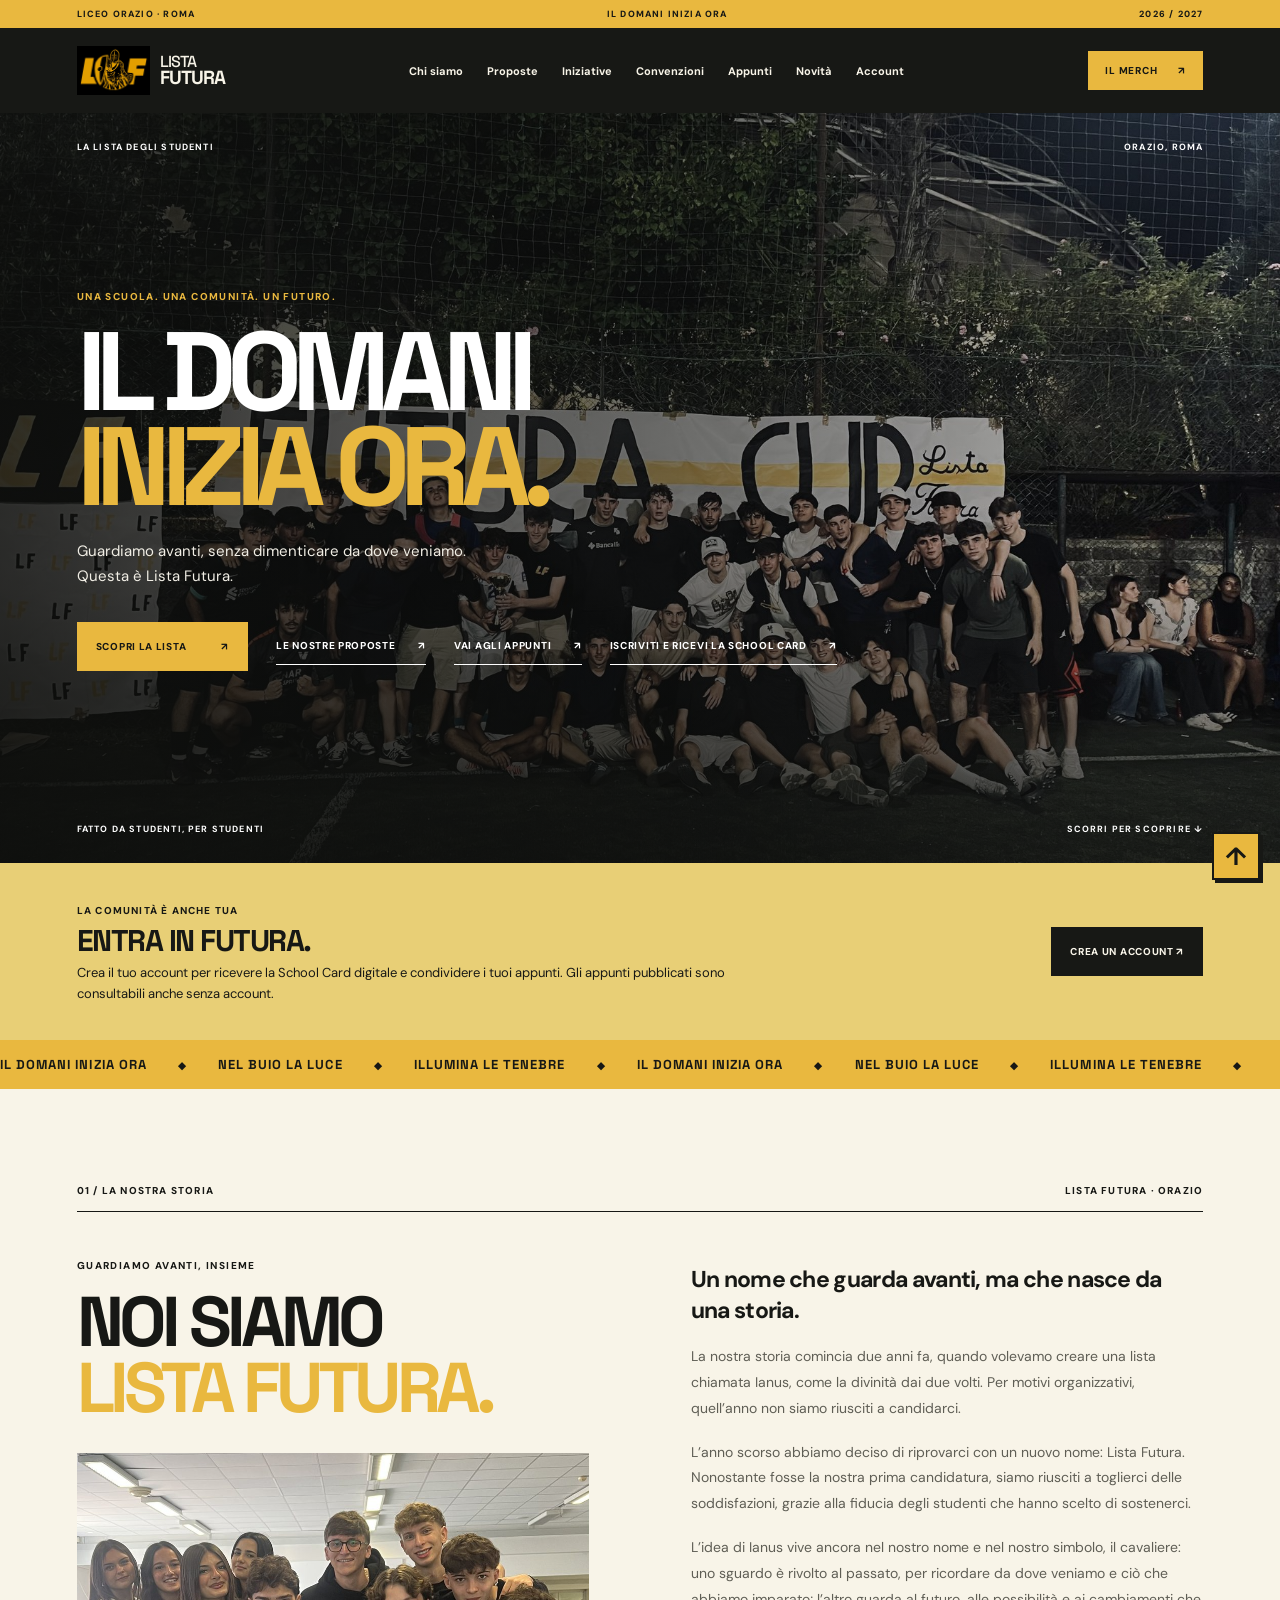
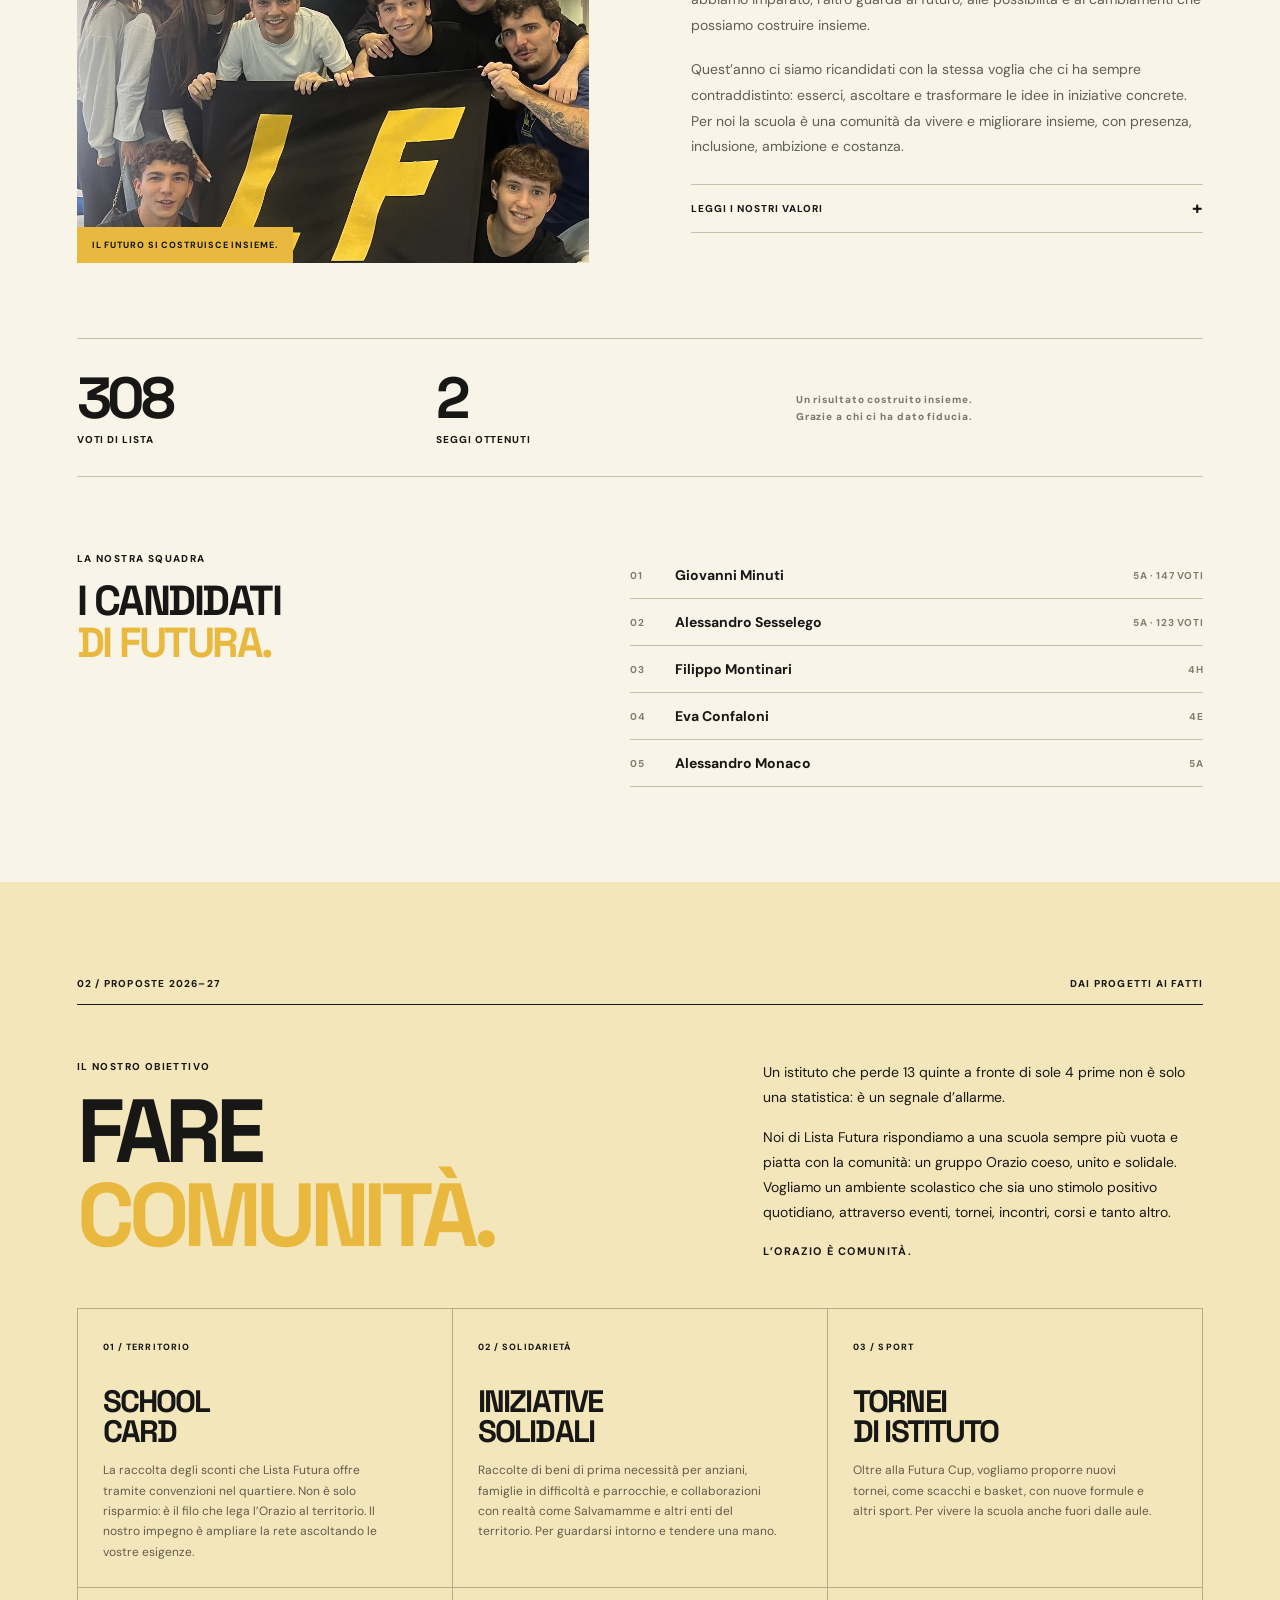
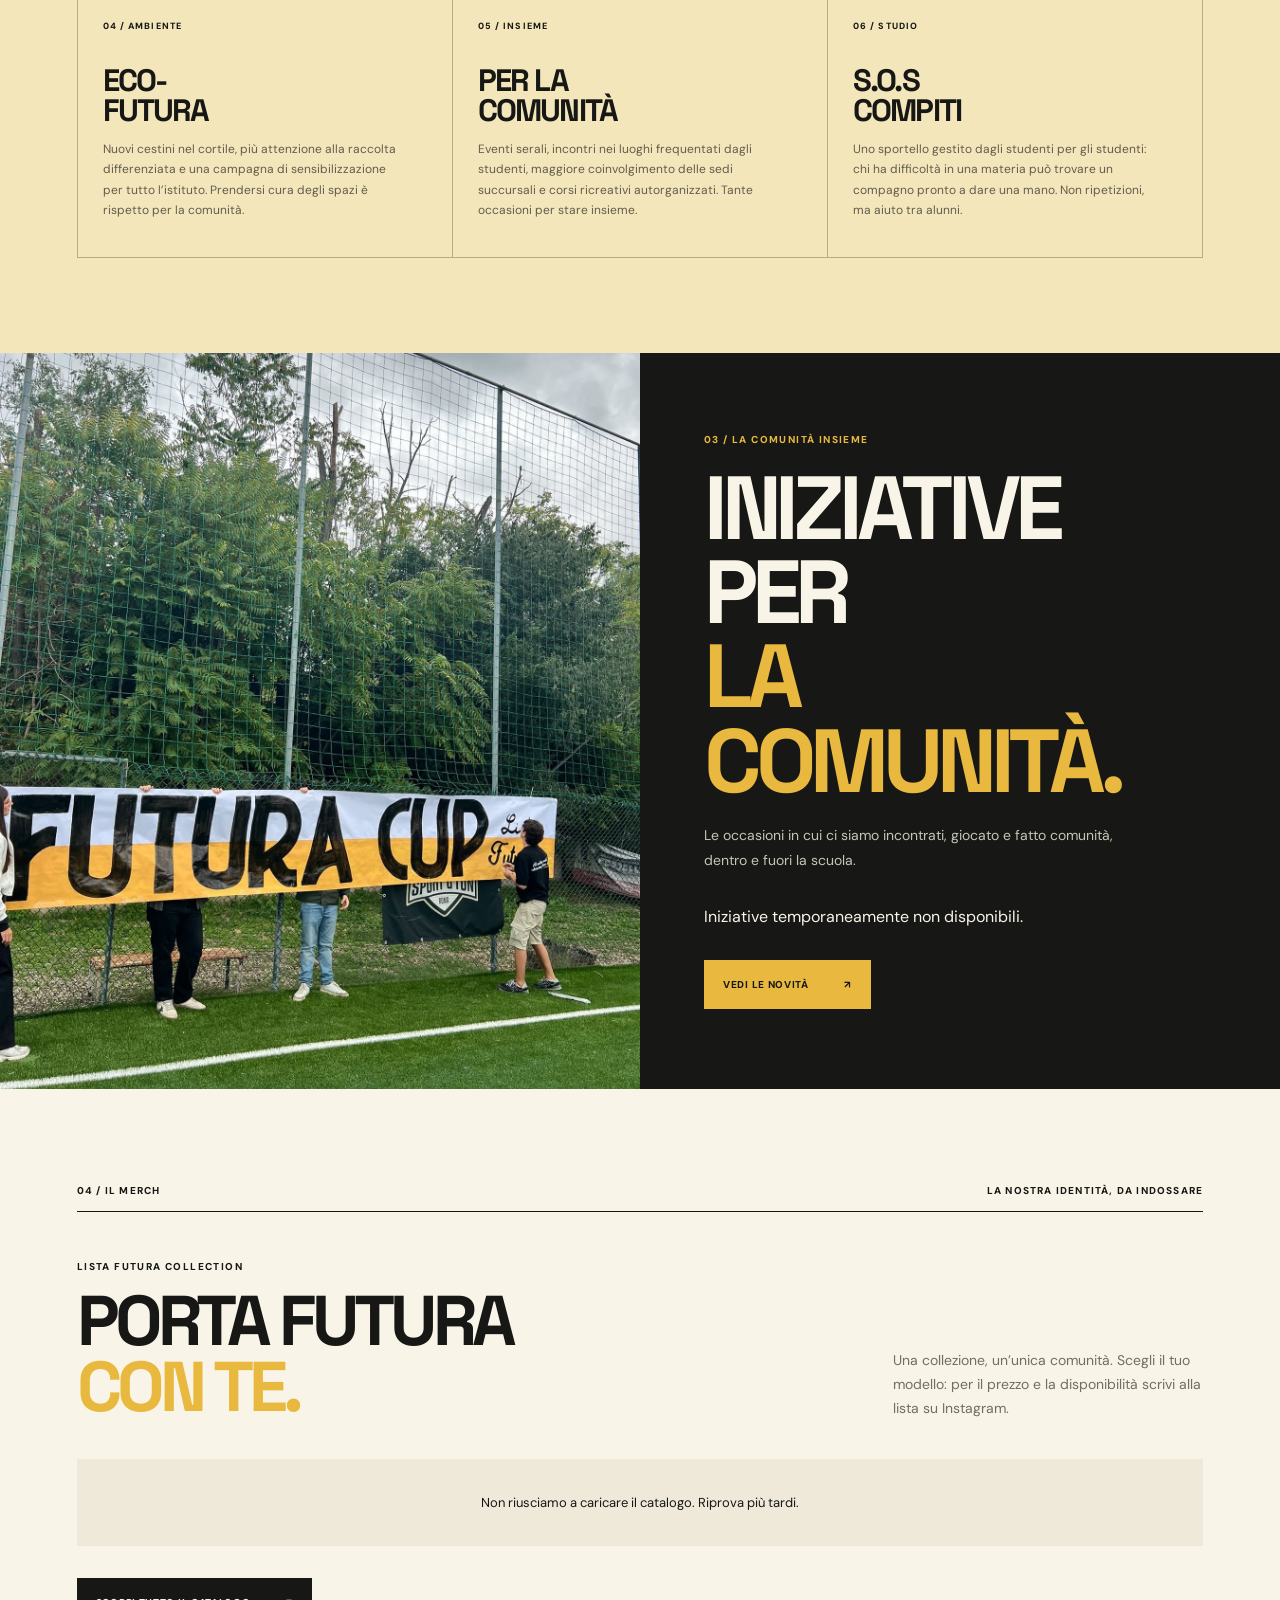
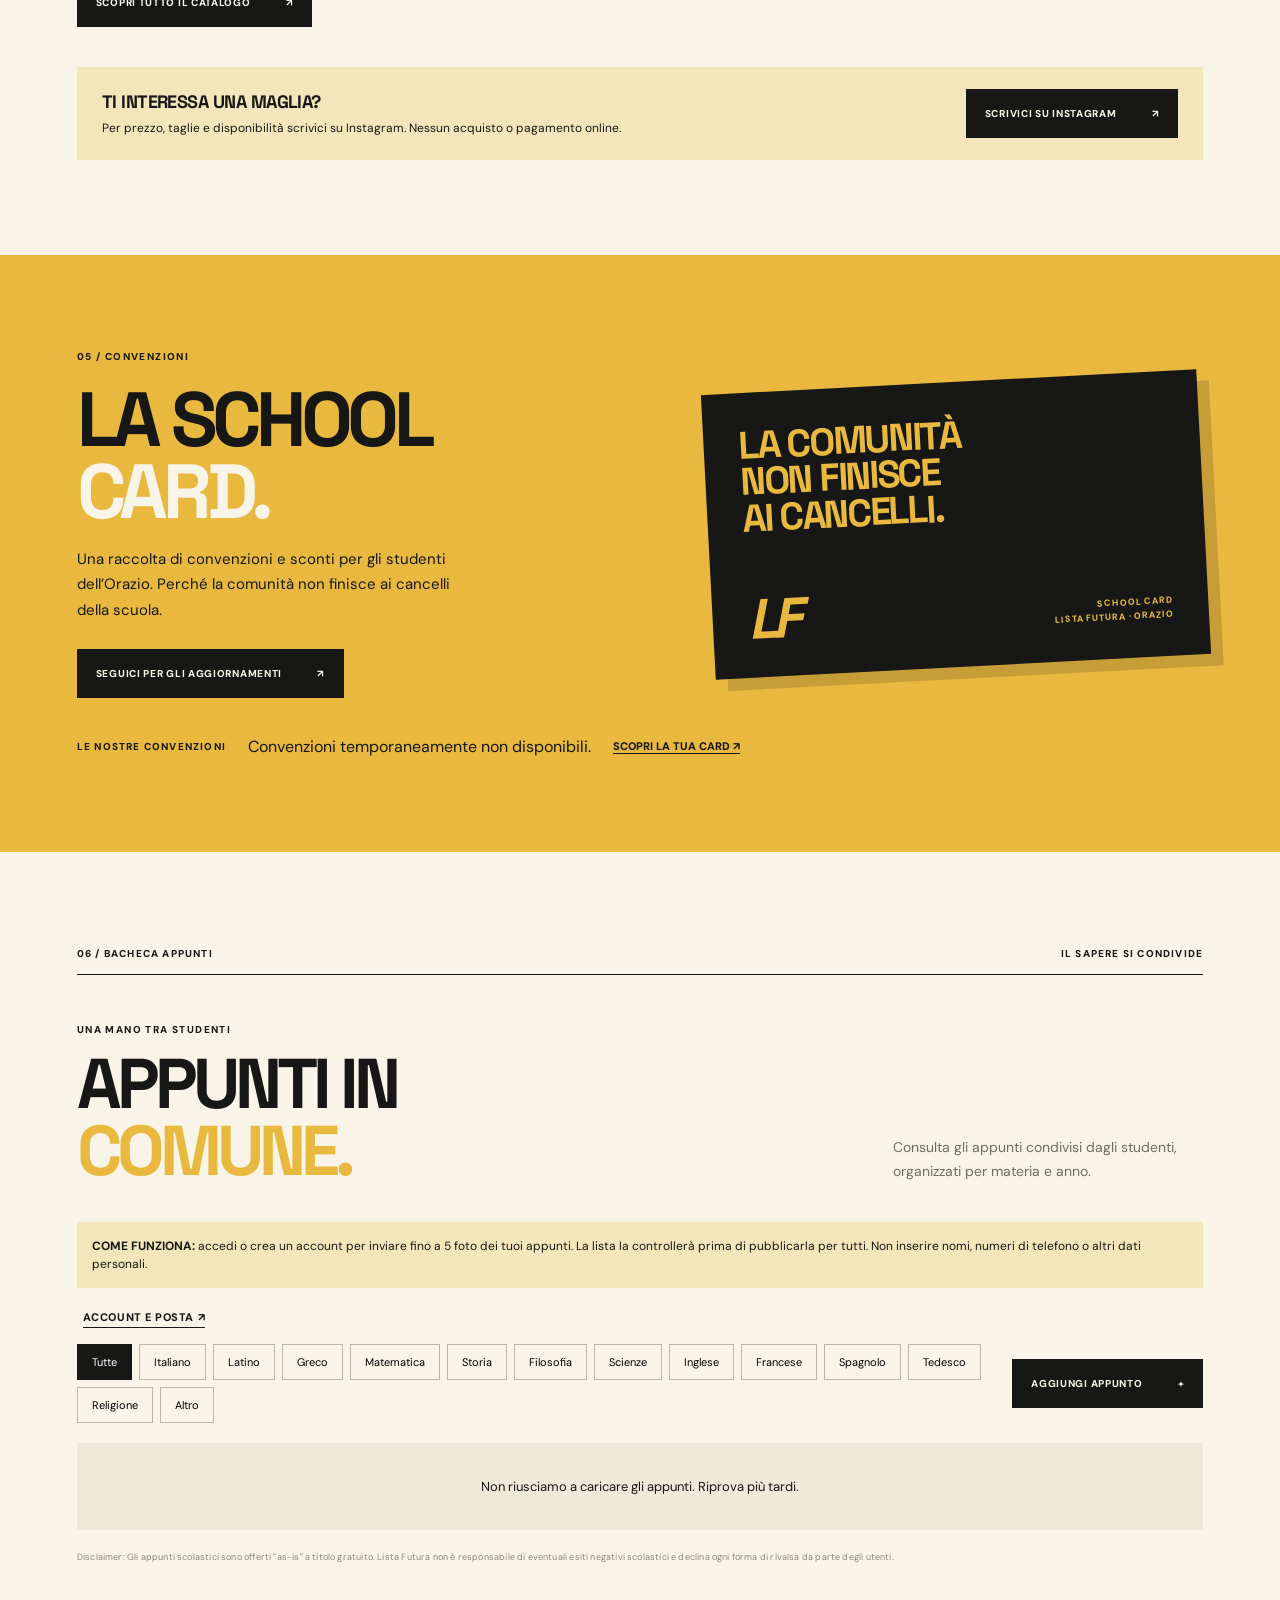
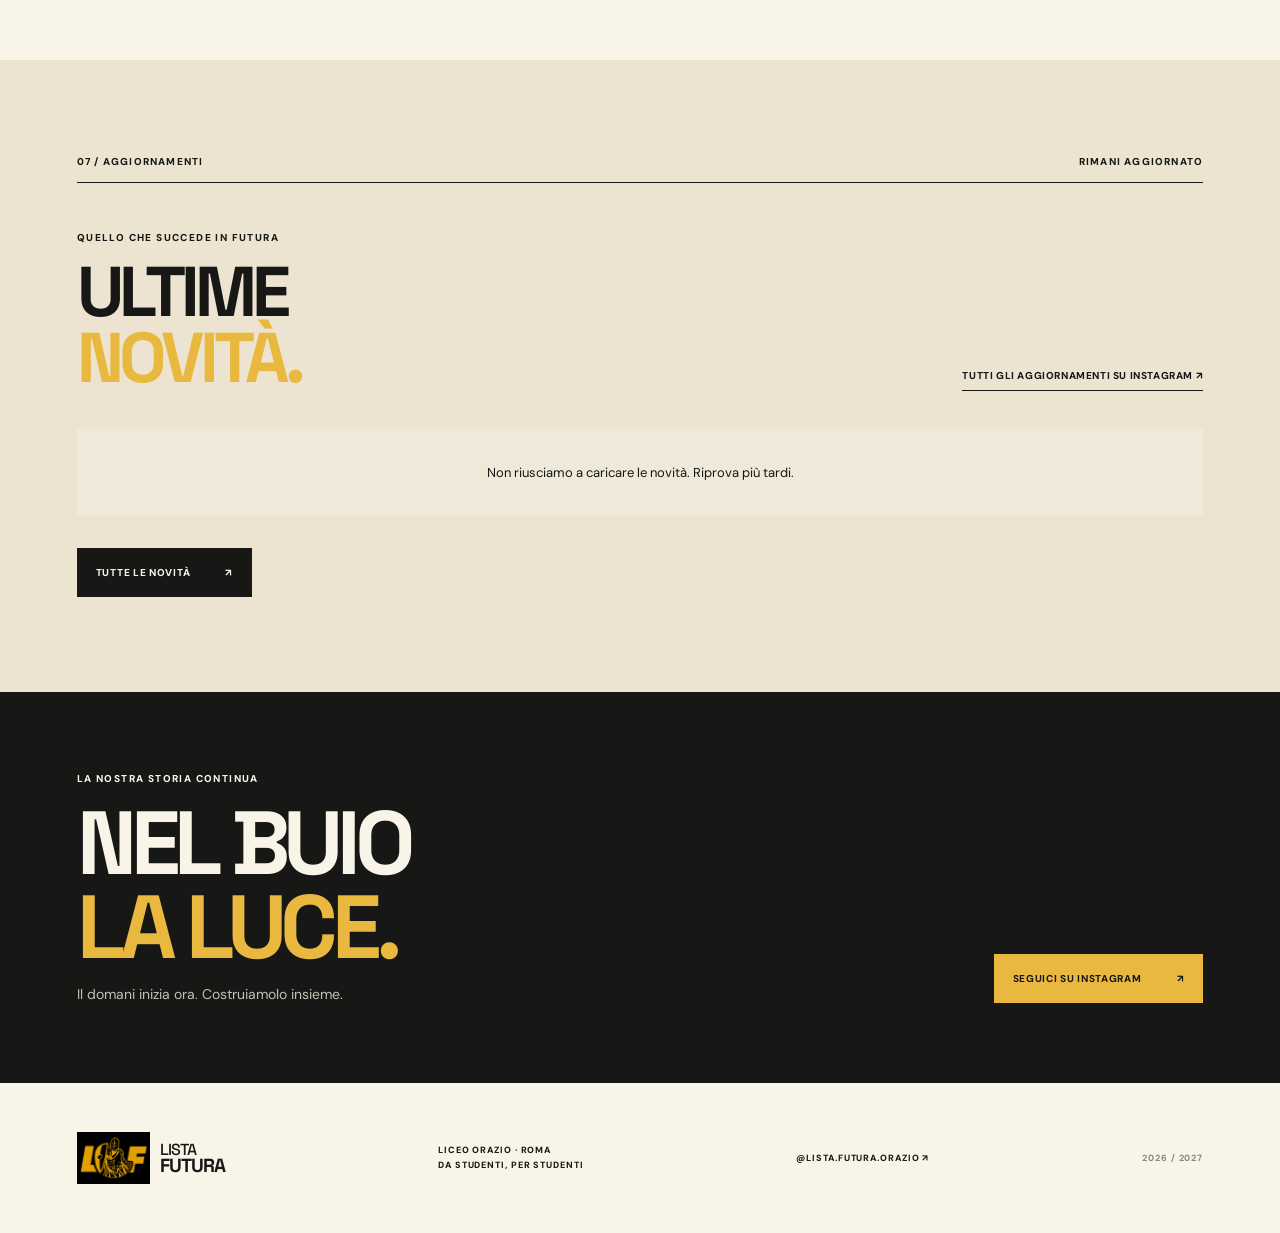
==== commit 8764be8b: "Add files via upload" ====
--- a/index.html
+++ b/index.html
@@ -1,6 +1,6 @@
 <!DOCTYPE html>
 
-<html lang="it"><head><meta charset="utf-8"/><meta content="width=device-width, initial-scale=1" name="viewport"/><meta content="#11110f" name="theme-color"/><meta content="Lista Futura, la lista degli studenti del Liceo Orazio di Roma. Proposte, Futura Cup, appunti e novità." name="description"/><title>Lista Futura Orazio — Il domani inizia ora</title><link href="style.css?v=20261105i" rel="stylesheet"/></head>
+<html lang="it"><head><meta charset="utf-8"/><meta content="width=device-width, initial-scale=1" name="viewport"/><meta content="#11110f" name="theme-color"/><meta content="Lista Futura, la lista degli studenti del Liceo Orazio di Roma. Proposte, Futura Cup, appunti e novità." name="description"/><title>Lista Futura Orazio — Il domani inizia ora</title><link href="style.css?v=20261105j" rel="stylesheet"/></head>
 <body>
 <div class="topline"><span>LICEO ORAZIO · ROMA</span><span>IL DOMANI INIZIA ORA</span><span>2026 / 2027</span></div>
 <header class="header"><a aria-label="Lista Futura, torna all'inizio" class="brand" href="#inizio"><img alt="Logo Lista Futura" src="assets/logo.jpg"/><span>LISTA<br/><b>FUTURA</b></span></a><nav aria-label="Navigazione principale" class="desktop-nav"><a href="#chi-siamo">Chi siamo</a><a href="#proposte">Proposte</a><a href="#futura-cup">Iniziative</a><a href="#convenzioni">Convenzioni</a><a href="#appunti">Appunti</a><a href="#novita">Novità</a><a href="account.html">Account</a></nav><div class="header-right"><a class="nav-merch" href="#merch">IL MERCH <span>↗</span></a><button aria-expanded="false" aria-label="Apri menu" class="menu-button" id="menuButton">☰</button></div></header>
@@ -16,9 +16,9 @@
 <section class="cup-section" id="futura-cup"><div class="cup-image"><img alt="Studenti con lo striscione della Futura Cup" data-immagine="iniziative" loading="lazy" src="assets/striscione.jpg"/></div><div class="cup-copy"><p class="overline">03 / LA COMUNITÀ INSIEME</p><h2>INIZIATIVE PER<br/><em>LA COMUNITÀ.</em></h2><p>Le occasioni in cui ci siamo incontrati, giocato e fatto comunità, dentro e fuori la scuola.</p><div class="cup-dates" data-initiatives=""><div>Caricamento iniziative...</div></div><a class="button yellow" href="#novita">VEDI LE NOVITÀ <span>↗</span></a></div></section>
 <section class="merch section wrap" id="merch"><div class="section-top"><span>04 / IL MERCH</span><span>LA NOSTRA IDENTITÀ, DA INDOSSARE</span></div><div class="merch-heading"><div><p class="overline">LISTA FUTURA COLLECTION</p><h2>PORTA FUTURA<br/><em>CON TE.</em></h2></div><p>Una collezione, un’unica comunità. Scegli il tuo modello: per il prezzo e la disponibilità scrivi alla lista su Instagram.</p></div><div class="product-grid" data-product-limit="3" data-products=""><div class="empty-state">Caricamento catalogo...</div></div><div class="section-cta"><a class="button black" href="catalogo.html">SCOPRI TUTTO IL CATALOGO <span>↗</span></a></div><div class="merch-contact"><div><strong>TI INTERESSA UNA MAGLIA?</strong><p>Per prezzo, taglie e disponibilità scrivici su Instagram. Nessun acquisto o pagamento online.</p></div><a class="button black" data-phone-contact="" href="https://ig.me/m/lista.futura.orazio" id="phoneContact" rel="noopener" target="_blank">SCRIVICI SU INSTAGRAM <span>↗</span></a></div></section>
 <section class="conventions section" id="convenzioni"><div class="wrap convention-grid"><div><p class="overline">05 / CONVENZIONI</p><h2>LA SCHOOL<br/><em>CARD.</em></h2><p>Una raccolta di convenzioni e sconti per gli studenti dell’Orazio. Perché la comunità non finisce ai cancelli della scuola.</p><a class="button black" href="https://www.instagram.com/lista.futura.orazio/" rel="noopener" target="_blank">SEGUICI PER GLI AGGIORNAMENTI <span>↗</span></a></div><div class="card-art"><span>LA COMUNITÀ<br/>NON FINISCE<br/>AI CANCELLI.</span><div><b>LF</b><small>SCHOOL CARD<br/>LISTA FUTURA · ORAZIO</small></div></div></div><div class="convention-list wrap"><span>LE NOSTRE CONVENZIONI</span><div class="convention-names" data-conventions="">Caricamento convenzioni...</div><a href="account.html">SCOPRI LA TUA CARD ↗</a></div></section>
-<section class="notes section wrap" id="appunti"><div class="section-top"><span>06 / BACHECA APPUNTI</span><span>IL SAPERE SI CONDIVIDE</span></div><div class="notes-heading"><div><p class="overline">UNA MANO TRA STUDENTI</p><h2>APPUNTI IN<br/><em>COMUNE.</em></h2></div><p>Consulta gli appunti condivisi dagli studenti, organizzati per materia e anno.</p></div><div class="notice"><b>COME FUNZIONA:</b> accedi o crea un account per inviare fino a 5 foto dei tuoi appunti. La lista la controllerà prima di pubblicarla per tutti. Non inserire nomi, numeri di telefono o altri dati personali.</div><div class="notes-admin-link"><a href="account.html">ACCOUNT E POSTA ↗</a></div><div class="notes-toolbar"><div class="filters" id="filters"><button class="filter active" data-filter="Tutte">Tutte</button><button class="filter" data-filter="Italiano">Italiano</button><button class="filter" data-filter="Latino">Latino</button><button class="filter" data-filter="Greco">Greco</button><button class="filter" data-filter="Matematica">Matematica</button><button class="filter" data-filter="Storia">Storia</button><button class="filter" data-filter="Filosofia">Filosofia</button><button class="filter" data-filter="Scienze">Scienze</button><button class="filter" data-filter="Inglese">Inglese</button><button class="filter" data-filter="Francese">Francese</button><button class="filter" data-filter="Spagnolo">Spagnolo</button><button class="filter" data-filter="Tedesco">Tedesco</button><button class="filter" data-filter="Altro">Altro</button></div><button class="button black add-note" id="addNote">AGGIUNGI APPUNTO <span>+</span></button></div><div class="note-grid" id="noteGrid"></div><p class="legal-note">Disclaimer: Gli appunti scolastici sono offerti "as-is" a titolo gratuito. Lista Futura non è responsabile di eventuali esiti negativi scolastici e declina ogni forma di rivalsa da parte degli utenti.</p></section>
+<section class="notes section wrap" id="appunti"><div class="section-top"><span>06 / BACHECA APPUNTI</span><span>IL SAPERE SI CONDIVIDE</span></div><div class="notes-heading"><div><p class="overline">UNA MANO TRA STUDENTI</p><h2>APPUNTI IN<br/><em>COMUNE.</em></h2></div><p>Consulta gli appunti condivisi dagli studenti, organizzati per materia e anno.</p></div><div class="notice"><b>COME FUNZIONA:</b> accedi o crea un account per inviare fino a 5 foto dei tuoi appunti. La lista la controllerà prima di pubblicarla per tutti. Non inserire nomi, numeri di telefono o altri dati personali.</div><div class="notes-admin-link"><a href="account.html">ACCOUNT E POSTA ↗</a></div><div class="notes-toolbar"><div class="filters" id="filters"><button class="filter active" data-filter="Tutte">Tutte</button><button class="filter" data-filter="Italiano">Italiano</button><button class="filter" data-filter="Latino">Latino</button><button class="filter" data-filter="Greco">Greco</button><button class="filter" data-filter="Matematica">Matematica</button><button class="filter" data-filter="Storia">Storia</button><button class="filter" data-filter="Filosofia">Filosofia</button><button class="filter" data-filter="Scienze">Scienze</button><button class="filter" data-filter="Inglese">Inglese</button><button class="filter" data-filter="Francese">Francese</button><button class="filter" data-filter="Spagnolo">Spagnolo</button><button class="filter" data-filter="Tedesco">Tedesco</button><button class="filter" data-filter="Religione">Religione</button><button class="filter" data-filter="Altro">Altro</button></div><button class="button black add-note" id="addNote">AGGIUNGI APPUNTO <span>+</span></button></div><div class="note-grid" id="noteGrid"></div><p class="legal-note">Disclaimer: Gli appunti scolastici sono offerti "as-is" a titolo gratuito. Lista Futura non è responsabile di eventuali esiti negativi scolastici e declina ogni forma di rivalsa da parte degli utenti.</p></section>
 <section class="news section" id="novita"><div class="wrap"><div class="section-top"><span>07 / AGGIORNAMENTI</span><span>RIMANI AGGIORNATO</span></div><div class="news-heading"><div><p class="overline">QUELLO CHE SUCCEDE IN FUTURA</p><h2>ULTIME<br/><em>NOVITÀ.</em></h2></div><a class="underline-link" href="https://www.instagram.com/lista.futura.orazio/" rel="noopener" target="_blank">TUTTI GLI AGGIORNAMENTI SU INSTAGRAM ↗</a></div><div class="news-grid" data-news-grid="" data-news-limit="3"><div class="empty-state">Caricamento novità...</div></div><div class="section-cta"><a class="button black" href="novita.html">TUTTE LE NOVITÀ <span>↗</span></a></div></div></section>
 <section class="closing"><div class="wrap closing-inner"><div><p class="overline">LA NOSTRA STORIA CONTINUA</p><h2>NEL BUIO<br/><em>LA LUCE.</em></h2><p>Il domani inizia ora. Costruiamolo insieme.</p></div><a class="button yellow" href="https://www.instagram.com/lista.futura.orazio/" rel="noopener" target="_blank">SEGUICI SU INSTAGRAM <span>↗</span></a></div></section>
 </main><a aria-label="Torna in cima alla pagina" class="back-to-top" href="#inizio" title="Torna in cima">↑</a><footer class="footer wrap"><a class="brand" href="#inizio"><img alt="" src="assets/logo.jpg"/><span>LISTA<br/><b>FUTURA</b></span></a><p>LICEO ORAZIO · ROMA<br/>DA STUDENTI, PER STUDENTI</p><a href="https://www.instagram.com/lista.futura.orazio/" rel="noopener" target="_blank">@LISTA.FUTURA.ORAZIO ↗</a><span>2026 / 2027</span></footer>
-<div class="overlay" id="overlay"></div><div aria-hidden="true" aria-labelledby="modalTitle" aria-modal="true" class="modal" id="noteModal" role="dialog"><div class="modal-head"><div><p class="overline">BACHECA APPUNTI</p><h2 id="modalTitle">AGGIUNGI UN<br/><em>APPUNTO.</em></h2></div><button aria-label="Chiudi" class="close" id="closeModal">×</button></div><p class="modal-info">Le foto vengono inviate a Lista Futura e saranno visibili a tutti solo dopo la nostra approvazione. Non caricare dati personali, foto di persone o materiale che non hai il diritto di condividere.</p><form id="noteForm"><label>Materia<select id="noteSubject" required=""><option>Italiano</option><option>Latino</option><option>Greco</option><option>Matematica</option><option>Storia</option><option>Filosofia</option><option>Scienze</option><option>Inglese</option><option>Francese</option><option>Spagnolo</option><option>Tedesco</option><option>Altro</option></select></label><label>Anno<select id="noteYear" required=""><option value="">Seleziona l’anno</option><option value="1">Primo anno</option><option value="2">Secondo anno</option><option value="3">Terzo anno</option><option value="4">Quarto anno</option><option value="5">Quinto anno</option></select></label><label>Descrizione<input id="noteTitle" maxlength="180" minlength="3" placeholder="Es. Seneca, vita e opere" required=""/></label><label>Foto degli appunti <small>(fino a 5 foto JPG, PNG o WebP, massimo 3 MB ciascuna e 12 MB in totale)</small><input accept="image/jpeg,image/png,image/webp" id="noteFile" multiple="" type="file"/><span class="file-help">Puoi scegliere più foto insieme o aggiungerle una alla volta.</span></label><div aria-live="polite" class="selected-files" id="selectedFiles">Nessuna foto selezionata.</div><label class="consent-label"><input id="noteConsent" required="" type="checkbox"/> <span>Confermo che le foto non contengono dati personali e che posso condividerle.</span></label><p class="legal-note">Effettuando l’upload dichiari di avere i diritti sui materiali caricati e concedi al sito il diritto gratuito e illimitato di pubblicarli e diffonderli. Caricando i file, accetti di non poter più avanzare pretese di diritti, richieste di rimozione arbitraria o richieste di compensi economici in futuro.</p><button class="button black" id="submitNote" type="submit">INVIA PER IL CONTROLLO <span>↗</span></button></form></div><div class="toast" id="toast" role="status"></div>
-<script src="contenuti.js?v=20261105i"></script><script src="home-contenuti.js?v=20261105i"></script><script src="news.js?v=20261105i"></script><script src="account-session.js?v=20261105i"></script><script src="script.js?v=20261105i"></script></body></html>
+<div class="overlay" id="overlay"></div><div aria-hidden="true" aria-labelledby="modalTitle" aria-modal="true" class="modal" id="noteModal" role="dialog"><div class="modal-head"><div><p class="overline">BACHECA APPUNTI</p><h2 id="modalTitle">AGGIUNGI UN<br/><em>APPUNTO.</em></h2></div><button aria-label="Chiudi" class="close" id="closeModal">×</button></div><p class="modal-info">Le foto vengono inviate a Lista Futura e saranno visibili a tutti solo dopo la nostra approvazione. Non caricare dati personali, foto di persone o materiale che non hai il diritto di condividere.</p><form id="noteForm"><label>Materia<select id="noteSubject" required=""><option>Italiano</option><option>Latino</option><option>Greco</option><option>Matematica</option><option>Storia</option><option>Filosofia</option><option>Scienze</option><option>Inglese</option><option>Francese</option><option>Spagnolo</option><option>Tedesco</option><option>Religione</option><option>Altro</option></select></label><label>Anno<select id="noteYear" required=""><option value="">Seleziona l’anno</option><option value="1">Primo anno</option><option value="2">Secondo anno</option><option value="3">Terzo anno</option><option value="4">Quarto anno</option><option value="5">Quinto anno</option></select></label><label>Descrizione<input id="noteTitle" maxlength="180" minlength="3" placeholder="Es. Seneca, vita e opere" required=""/></label><label>Foto degli appunti <small>(fino a 5 foto JPG, PNG o WebP, massimo 3 MB ciascuna e 12 MB in totale)</small><input accept="image/jpeg,image/png,image/webp" id="noteFile" multiple="" type="file"/><span class="file-help">Puoi scegliere più foto insieme o aggiungerle una alla volta.</span></label><div aria-live="polite" class="selected-files" id="selectedFiles">Nessuna foto selezionata.</div><label class="consent-label"><input id="noteConsent" required="" type="checkbox"/> <span>Confermo che le foto non contengono dati personali e che posso condividerle.</span></label><p class="legal-note">Effettuando l’upload dichiari di avere i diritti sui materiali caricati e concedi al sito il diritto gratuito e illimitato di pubblicarli e diffonderli. Caricando i file, accetti di non poter più avanzare pretese di diritti, richieste di rimozione arbitraria o richieste di compensi economici in futuro.</p><button class="button black" id="submitNote" type="submit">INVIA PER IL CONTROLLO <span>↗</span></button></form></div><div class="toast" id="toast" role="status"></div>
+<script src="contenuti.js?v=20261105j"></script><script src="home-contenuti.js?v=20261105j"></script><script src="news.js?v=20261105j"></script><script src="account-session.js?v=20261105j"></script><script src="script.js?v=20261105j"></script></body></html>
--- a/style.css
+++ b/style.css
@@ -1,5 +1,5 @@
 @import url('https://fonts.googleapis.com/css2?family=DM+Sans:wght@400;500;600;700&family=Space+Grotesk:wght@400;500;600;700&display=swap');
-:root{--black:#171815;--yellow:#e9b83f;--light:#f4e6bb;--cream:#f8f4e8;--muted:#777467;--line:#c8c0a9}*{box-sizing:border-box}html{scroll-behavior:smooth}body{margin:0;background:var(--cream);color:var(--black);font-family:'DM Sans',Arial,sans-serif}button,input,select{font:inherit}a{color:inherit;text-decoration:none}button{cursor:pointer}img{display:block;width:100%}button:focus-visible,a:focus-visible,summary:focus-visible{outline:3px solid #bf7900;outline-offset:3px}.wrap{max-width:1440px;margin:0 auto;padding-left:6%;padding-right:6%}.section{padding-top:95px;padding-bottom:95px;scroll-margin-top:15px}.topline{height:28px;background:var(--yellow);display:flex;align-items:center;justify-content:space-between;padding:0 6%;font-size:9px;letter-spacing:.13em;font-weight:800}.header{height:85px;background:var(--black);color:var(--cream);display:flex;align-items:center;justify-content:space-between;padding:0 6%;gap:25px}.brand{display:flex;align-items:center;gap:10px;font-family:'Space Grotesk',Arial,sans-serif;font-size:16px;line-height:.9;letter-spacing:-.06em;font-weight:500}.brand b{font-size:19px}.brand img{width:73px;height:52px;object-fit:contain}.desktop-nav{display:flex;align-items:center;gap:24px;font-size:11px;font-weight:700}.desktop-nav a:hover,.underline-link:hover{color:var(--yellow)}.header-right{display:flex;align-items:center;gap:18px}.nav-merch{background:var(--yellow);color:var(--black);padding:13px 17px;font-size:10px;letter-spacing:.08em;font-weight:800;white-space:nowrap}.nav-merch span{margin-left:18px}.menu-button{display:none;color:var(--cream);border:0;background:none;font-size:25px}.mobile-nav{display:none}.hero{height:min(750px,calc(100vh - 113px));min-height:590px;position:relative;background:#24251e;color:#fff}.hero-photo{position:absolute;inset:0;background-image:url('assets/copertina.jpg');background-size:cover;background-position:center 52%}.hero-shade{position:absolute;inset:0;background:linear-gradient(90deg,rgba(14,15,13,.86) 0%,rgba(14,15,13,.58) 50%,rgba(14,15,13,.15) 100%),linear-gradient(0deg,rgba(14,15,13,.75),transparent 40%)}.hero-content{position:relative;height:100%;display:flex;flex-direction:column;justify-content:space-between}.hero-kicker,.hero-bottom{display:flex;justify-content:space-between;padding-top:28px;font-size:9px;font-weight:700;letter-spacing:.13em}.hero-bottom{padding:0 0 28px}.hero-main{padding:25px 0 40px}.overline{font-size:10px;letter-spacing:.14em;font-weight:800}.hero-main .overline{color:var(--yellow)}h1,h2,h3,p{margin:0}h1,h2,h3{font-family:'Space Grotesk',Arial,sans-serif}h1{font-size:clamp(70px,8.7vw,130px);line-height:.85;letter-spacing:-.085em;margin:22px 0 24px}h1 em,h2 em,h3 em{font-style:normal;color:var(--yellow)}.hero-main>p:not(.overline){font-size:15px;line-height:1.7;max-width:390px;color:#f1eee5}.hero-actions{display:flex;align-items:center;gap:28px;margin-top:32px}.button{display:inline-flex;justify-content:space-between;align-items:center;gap:35px;padding:16px 19px;border:0;font-size:10px;letter-spacing:.07em;font-weight:800;min-height:49px}.button.yellow{background:var(--yellow);color:var(--black)}.button.yellow:hover{background:#f4cb67}.button.black{background:var(--black);color:var(--cream)}.button.black:hover{background:#37382e}.hero-link{font-size:10px;font-weight:800;letter-spacing:.07em;border-bottom:1px solid white;padding:12px 0}.hero-link span{margin-left:20px}.marquee{overflow:hidden;background:var(--yellow);padding:16px 0;white-space:nowrap;font-family:'Space Grotesk',sans-serif;font-weight:700;letter-spacing:.08em;font-size:13px}.marquee div{width:max-content;animation:slide 30s linear infinite}.marquee span{padding:0 27px;font-size:10px}@keyframes slide{to{transform:translateX(-50%)}}.section-top{display:flex;justify-content:space-between;border-bottom:1px solid currentColor;padding-bottom:14px;font-size:10px;font-weight:800;letter-spacing:.12em}h2{font-size:clamp(48px,5.5vw,78px);line-height:.94;letter-spacing:-.07em}.about-grid{display:grid;grid-template-columns:1fr 1fr;gap:9%;padding-top:47px}.about h2{margin:17px 0 32px}.about-image{position:relative;height:410px;background:#d7c9a6;overflow:hidden}.about-image img{height:100%;object-fit:cover;object-position:center 48%}.about-image span{position:absolute;bottom:0;left:0;background:var(--yellow);padding:12px 15px;font-size:9px;letter-spacing:.1em;font-weight:800}.about-copy{padding-top:5px}.about-copy p{font-size:14px;line-height:1.85;color:#5f5e55;margin-bottom:18px}.about-copy .lead{font-size:23px;line-height:1.35;letter-spacing:-.03em;font-weight:700;color:var(--black)}.read-more{border-top:1px solid var(--line);border-bottom:1px solid var(--line);margin-top:24px}.read-more summary{cursor:pointer;list-style:none;display:flex;justify-content:space-between;padding:17px 0;font-size:10px;font-weight:800;letter-spacing:.1em}.read-more summary::-webkit-details-marker{display:none}.read-more summary span{font-size:18px;line-height:.7}.read-more[open] summary span{transform:rotate(45deg)}.read-more div{padding-top:3px}.results{margin-top:75px;padding:30px 0;border-top:1px solid var(--line);border-bottom:1px solid var(--line);display:grid;grid-template-columns:repeat(2,1fr) 1.2fr;gap:20px;align-items:center}.results div{display:flex;flex-direction:column;gap:6px}.results strong{font-family:'Space Grotesk';font-size:58px;letter-spacing:-.08em;line-height:1}.results span,.results p{font-size:10px;font-weight:800;letter-spacing:.09em}.results p{line-height:1.7;color:#7b7869}.candidates{display:grid;grid-template-columns:1fr 1.3fr;gap:10%;margin-top:75px}.candidates h3{font-size:42px;letter-spacing:-.06em;line-height:1;margin-top:15px}.candidate-list>div{display:grid;grid-template-columns:35px 1fr auto;gap:10px;align-items:center;padding:14px 0;border-bottom:1px solid var(--line)}.candidate-list span,.candidate-list small{font-size:10px;font-weight:700;color:#817d6c;letter-spacing:.06em}.candidate-list strong{font-size:14px}.proposals{background:var(--light)}.proposal-heading{display:grid;grid-template-columns:1fr .8fr;gap:12%;padding:55px 0 48px}.proposal-heading h2{margin-top:16px;font-size:clamp(56px,7vw,102px)}.proposal-heading>div:last-child p{font-size:14px;line-height:1.8;margin-bottom:14px}.proposal-heading>div:last-child strong{font-size:11px;letter-spacing:.12em}.proposal-grid{display:grid;grid-template-columns:repeat(3,1fr);border-top:1px solid #b8aa85;border-left:1px solid #b8aa85}.proposal-grid article{padding:25px;min-height:270px;border-right:1px solid #b8aa85;border-bottom:1px solid #b8aa85}.proposal-grid article>span{font-size:9px;font-weight:800;letter-spacing:.12em}.proposal-grid h3{font-size:31px;letter-spacing:-.06em;line-height:.95;margin:32px 0 14px}.proposal-grid p{font-size:12px;color:#625c4c;line-height:1.7;max-width:300px}.cup-section{display:grid;grid-template-columns:1fr 1fr;min-height:650px;background:var(--black);color:var(--cream)}.cup-image{position:relative;min-height:550px;overflow:hidden}.cup-image img{position:absolute;height:100%;width:100%;object-fit:cover;object-position:center}.cup-copy{padding:80px 12% 80px 10%;display:flex;flex-direction:column;justify-content:center}.cup-copy .overline{color:var(--yellow)}.cup-copy h2{font-size:clamp(65px,7vw,100px);margin:20px 0}.cup-copy>p:not(.overline){font-size:14px;line-height:1.8;color:#c7c4b7;max-width:420px}.cup-dates{margin:33px 0}.cup-dates div{display:flex;justify-content:space-between;gap:15px;padding:13px 0;border-bottom:1px solid #54554c;font-size:10px;letter-spacing:.05em}.cup-dates span{color:#b3b1a5}.cup-dates strong{text-align:right}.cup-copy .button{align-self:flex-start}.merch-heading,.notes-heading,.news-heading{display:flex;justify-content:space-between;align-items:end;gap:40px;margin:48px 0 38px}.merch-heading h2,.notes-heading h2,.news-heading h2{margin-top:15px}.merch-heading>p,.notes-heading>p{max-width:310px;font-size:14px;line-height:1.7;color:#706e62}.product-grid{display:grid;grid-template-columns:repeat(3,1fr);gap:18px}.product-photo{height:365px;position:relative;background:white;overflow:hidden}.product-photo img{height:100%;width:100%;object-fit:contain}.product-photo>span{position:absolute;top:15px;left:15px;font-size:9px;letter-spacing:.1em;font-weight:800}.product-meta{display:flex;justify-content:space-between;align-items:end;padding:20px 0 13px}.product-meta small{font-size:9px;font-weight:800;letter-spacing:.12em;color:#898578}.product-meta h3{font-size:23px;letter-spacing:-.05em;margin-top:6px}.product-meta>strong{font-family:'Space Grotesk';font-size:20px}.product-meta .product-note{font-size:9px;font-weight:800;line-height:1.55;letter-spacing:.09em;text-align:right;color:#6c695e;max-width:150px}@media(max-width:600px){.product-meta .product-note{max-width:120px}}.product-switch{display:flex;gap:8px}.product-switch button{border:1px solid #bdb7a5;background:transparent;font-size:9px;font-weight:800;padding:8px 12px}.product-switch button.active{background:var(--black);color:white;border-color:var(--black)}.merch-contact{margin-top:40px;padding:22px 25px;background:var(--light);display:flex;align-items:center;justify-content:space-between;gap:20px}.merch-contact strong{font-family:'Space Grotesk';font-size:18px;letter-spacing:-.03em}.merch-contact p{font-size:12px;line-height:1.5;margin-top:6px}.unavailable{opacity:.58;cursor:not-allowed}.conventions{background:var(--yellow)}.convention-grid{display:grid;grid-template-columns:1fr 1fr;gap:12%;align-items:center}.convention-grid h2{font-size:clamp(60px,6vw,92px);margin:20px 0}.convention-grid h2 em{color:var(--cream)}.convention-grid>div:first-child>p:not(.overline){font-size:15px;line-height:1.7;max-width:380px;margin-bottom:26px}.card-art{background:var(--black);color:var(--yellow);min-height:285px;transform:rotate(-3deg);padding:35px;display:flex;flex-direction:column;justify-content:space-between;box-shadow:12px 12px 0 rgba(28,28,20,.17)}.card-art>span{font-family:'Space Grotesk';font-size:clamp(25px,3vw,44px);line-height:.95;font-weight:700;letter-spacing:-.06em}.card-art div{display:flex;align-items:end;justify-content:space-between}.card-art b{font-family:'Space Grotesk';font-size:56px;line-height:.8;font-style:italic;letter-spacing:-.1em}.card-art small{font-size:9px;font-weight:800;letter-spacing:.1em;line-height:1.5;text-align:right}.convention-note{font-size:9px;font-weight:800;letter-spacing:.1em;margin-top:35px}.notice{background:var(--light);padding:15px;font-size:12px;line-height:1.5;margin-bottom:22px}.notes-toolbar{display:flex;justify-content:space-between;align-items:center;gap:15px;margin-bottom:20px}.filters{display:flex;flex-wrap:wrap;gap:7px}.filter{background:transparent;border:1px solid #bcb7a4;padding:10px 14px;font-size:11px}.filter.active,.filter:hover{background:var(--black);color:#fff;border-color:var(--black)}.add-note{white-space:nowrap}.note-grid{display:grid;grid-template-columns:repeat(3,1fr);gap:12px}.note-card{background:#eee9d9;min-height:165px;padding:20px;display:flex;flex-direction:column}.note-top{display:flex;justify-content:space-between;align-items:center}.note-subject{font-size:9px;letter-spacing:.1em;font-weight:800;text-transform:uppercase;background:var(--yellow);padding:7px}.note-icon{font-weight:700}.note-card h3{font-size:20px;letter-spacing:-.04em;margin:18px 0 6px}.note-card p{font-size:11px;color:#777467;overflow-wrap:anywhere}.note-actions{margin-top:auto;padding-top:16px;display:flex;gap:15px}.note-actions a,.note-actions button{border:0;padding:0;background:none;font-size:10px;font-weight:700;text-decoration:underline}.note-actions button{color:#934126}.empty-state{grid-column:1/-1;text-align:center;background:#eee9d9;padding:35px;font-size:13px}.legal-note{margin-top:20px;font-size:9px;line-height:1.65;letter-spacing:.02em;color:#8c8878;max-width:860px}.modal .legal-note{margin:8px 0 16px;font-size:9px;color:#8c8878}.news{background:#ece4d1}.news-heading{align-items:end}.underline-link{font-size:10px;font-weight:800;letter-spacing:.06em;border-bottom:1px solid;padding-bottom:8px}.news-grid{display:grid;grid-template-columns:repeat(3,1fr);gap:17px}.news-grid article{background:var(--cream)}.news-grid img{height:260px;object-fit:cover}.news-grid article:nth-child(2) img{object-position:center 48%}.news-grid article:nth-child(3) img{object-position:center 25%}.news-grid article>div{padding:22px}.news-grid span{font-size:9px;font-weight:800;letter-spacing:.09em;color:#898373}.news-grid h3{font-size:22px;letter-spacing:-.05em;line-height:1.05;margin:15px 0 12px}.news-grid p{font-size:12px;line-height:1.6;color:#716e60}.closing{background:var(--black);color:var(--cream);padding:80px 0}.closing-inner{display:flex;align-items:end;justify-content:space-between;gap:25px}.closing h2{font-size:clamp(58px,7vw,100px);margin:16px 0}.closing-inner>div>p:last-child{color:#c3c0b4;font-size:14px}.footer{background:var(--cream);min-height:150px;display:flex;align-items:center;justify-content:space-between;gap:20px}.footer .brand img{background:black}.footer p,.footer>a:not(.brand),.footer>span{font-size:9px;font-weight:800;letter-spacing:.1em;line-height:1.7}.footer>span{color:#8c897d}.overlay{position:fixed;inset:0;background:rgba(0,0,0,.65);z-index:20;visibility:hidden;opacity:0;transition:.2s}.overlay.visible{visibility:visible;opacity:1}.modal{position:fixed;left:50%;top:50%;transform:translate(-50%,-45%);width:min(480px,calc(100% - 30px));max-height:90vh;overflow:auto;background:var(--cream);z-index:21;padding:30px;visibility:hidden;opacity:0;transition:.2s}.modal.open{visibility:visible;opacity:1;transform:translate(-50%,-50%)}.modal-head{display:flex;justify-content:space-between;border-bottom:1px solid var(--line);padding-bottom:20px}.modal h2{font-size:35px;margin-top:10px}.close{border:0;background:none;font-size:32px;line-height:1}.modal-info{font-size:12px;line-height:1.6;color:#716e60;margin:20px 0}.modal label{display:block;font-size:11px;font-weight:700;margin:16px 0}.modal label small{font-weight:400}.modal input,.modal select{display:block;width:100%;padding:12px;margin-top:8px;border:1px solid #bdb7a5;background:white}.modal input[type=file]{font-size:11px}.modal form>.button{width:100%}.toast{position:fixed;bottom:20px;left:50%;transform:translate(-50%,15px);background:var(--black);color:white;padding:13px 20px;font-size:12px;z-index:30;opacity:0;transition:.2s;pointer-events:none}.toast.show{opacity:1;transform:translate(-50%,0)}
+:root{--black:#171815;--yellow:#e9b83f;--light:#f4e6bb;--cream:#f8f4e8;--muted:#777467;--line:#c8c0a9}*{box-sizing:border-box}html{scroll-behavior:smooth}body{margin:0;background:var(--cream);color:var(--black);font-family:'DM Sans',Arial,sans-serif}button,input,select{font:inherit}a{color:inherit;text-decoration:none}button{cursor:pointer}img{display:block;width:100%}button:focus-visible,a:focus-visible,summary:focus-visible{outline:3px solid #bf7900;outline-offset:3px}.wrap{max-width:1440px;margin:0 auto;padding-left:6%;padding-right:6%}.section{padding-top:95px;padding-bottom:95px;scroll-margin-top:15px}.topline{height:28px;background:var(--yellow);display:flex;align-items:center;justify-content:space-between;padding:0 6%;font-size:9px;letter-spacing:.13em;font-weight:800}.header{height:85px;background:var(--black);color:var(--cream);display:flex;align-items:center;justify-content:space-between;padding:0 6%;gap:25px}.brand{display:flex;align-items:center;gap:10px;font-family:'Space Grotesk',Arial,sans-serif;font-size:16px;line-height:.9;letter-spacing:-.06em;font-weight:500}.brand b{font-size:19px}.brand img{width:73px;height:52px;object-fit:contain}.desktop-nav{display:flex;align-items:center;gap:24px;font-size:11px;font-weight:700}.desktop-nav a:hover,.underline-link:hover{color:var(--yellow)}.header-right{display:flex;align-items:center;gap:18px}.nav-merch{background:var(--yellow);color:var(--black);padding:13px 17px;font-size:10px;letter-spacing:.08em;font-weight:800;white-space:nowrap}.nav-merch span{margin-left:18px}.menu-button{display:none;color:var(--cream);border:0;background:none;font-size:25px}.mobile-nav{display:none}.hero{height:min(750px,calc(100vh - 113px));min-height:590px;position:relative;background:#24251e;color:#fff}.hero-photo{position:absolute;inset:0;background-image:url('assets/copertina.jpg');background-size:cover;background-position:center 52%}.hero-shade{position:absolute;inset:0;background:linear-gradient(90deg,rgba(14,15,13,.86) 0%,rgba(14,15,13,.58) 50%,rgba(14,15,13,.15) 100%),linear-gradient(0deg,rgba(14,15,13,.75),transparent 40%)}.hero-content{position:relative;height:100%;display:flex;flex-direction:column;justify-content:space-between}.hero-kicker,.hero-bottom{display:flex;justify-content:space-between;padding-top:28px;font-size:9px;font-weight:700;letter-spacing:.13em}.hero-bottom{padding:0 0 28px}.hero-main{padding:25px 0 40px}.overline{font-size:10px;letter-spacing:.14em;font-weight:800}.hero-main .overline{color:var(--yellow)}h1,h2,h3,p{margin:0}h1,h2,h3{font-family:'Space Grotesk',Arial,sans-serif}h1{font-size:clamp(70px,8.7vw,130px);line-height:.85;letter-spacing:-.085em;margin:22px 0 24px}h1 em,h2 em,h3 em{font-style:normal;color:var(--yellow)}.hero-main>p:not(.overline){font-size:15px;line-height:1.7;max-width:390px;color:#f1eee5}.hero-actions{display:flex;align-items:center;gap:28px;margin-top:32px}.button{display:inline-flex;justify-content:space-between;align-items:center;gap:35px;padding:16px 19px;border:0;font-size:10px;letter-spacing:.07em;font-weight:800;min-height:49px}.button.yellow{background:var(--yellow);color:var(--black)}.button.yellow:hover{background:#f4cb67}.button.black{background:var(--black);color:var(--cream)}.button.black:hover{background:#37382e}.hero-link{font-size:10px;font-weight:800;letter-spacing:.07em;border-bottom:1px solid white;padding:12px 0}.hero-link span{margin-left:20px}.marquee{overflow:hidden;background:var(--yellow);padding:16px 0;white-space:nowrap;font-family:'Space Grotesk',sans-serif;font-weight:700;letter-spacing:.08em;font-size:13px}.marquee div{width:max-content;animation:slide 30s linear infinite}.marquee span{padding:0 27px;font-size:10px}@keyframes slide{to{transform:translateX(-50%)}}.section-top{display:flex;justify-content:space-between;border-bottom:1px solid currentColor;padding-bottom:14px;font-size:10px;font-weight:800;letter-spacing:.12em}h2{font-size:clamp(48px,5.5vw,78px);line-height:.94;letter-spacing:-.07em}.about-grid{display:grid;grid-template-columns:1fr 1fr;gap:9%;padding-top:47px}.about h2{margin:17px 0 32px}.about-image{position:relative;height:410px;background:#d7c9a6;overflow:hidden}.about-image img{height:100%;object-fit:cover;object-position:center 48%}.about-image span{position:absolute;bottom:0;left:0;background:var(--yellow);padding:12px 15px;font-size:9px;letter-spacing:.1em;font-weight:800}.about-copy{padding-top:5px}.about-copy p{font-size:14px;line-height:1.85;color:#5f5e55;margin-bottom:18px}.about-copy .lead{font-size:23px;line-height:1.35;letter-spacing:-.03em;font-weight:700;color:var(--black)}.read-more{border-top:1px solid var(--line);border-bottom:1px solid var(--line);margin-top:24px}.read-more summary{cursor:pointer;list-style:none;display:flex;justify-content:space-between;padding:17px 0;font-size:10px;font-weight:800;letter-spacing:.1em}.read-more summary::-webkit-details-marker{display:none}.read-more summary span{font-size:18px;line-height:.7}.read-more[open] summary span{transform:rotate(45deg)}.read-more div{padding-top:3px}.results{margin-top:75px;padding:30px 0;border-top:1px solid var(--line);border-bottom:1px solid var(--line);display:grid;grid-template-columns:repeat(2,1fr) 1.2fr;gap:20px;align-items:center}.results div{display:flex;flex-direction:column;gap:6px}.results strong{font-family:'Space Grotesk';font-size:58px;letter-spacing:-.08em;line-height:1}.results span,.results p{font-size:10px;font-weight:800;letter-spacing:.09em}.results p{line-height:1.7;color:#7b7869}.candidates{display:grid;grid-template-columns:1fr 1.3fr;gap:10%;margin-top:75px}.candidates h3{font-size:42px;letter-spacing:-.06em;line-height:1;margin-top:15px}.candidate-list>div{display:grid;grid-template-columns:35px 1fr auto;gap:10px;align-items:center;padding:14px 0;border-bottom:1px solid var(--line)}.candidate-list span,.candidate-list small{font-size:10px;font-weight:700;color:#817d6c;letter-spacing:.06em}.candidate-list strong{font-size:14px}.proposals{background:var(--light)}.proposal-heading{display:grid;grid-template-columns:1fr .8fr;gap:12%;padding:55px 0 48px}.proposal-heading h2{margin-top:16px;font-size:clamp(56px,7vw,102px)}.proposal-heading>div:last-child p{font-size:14px;line-height:1.8;margin-bottom:14px}.proposal-heading>div:last-child strong{font-size:11px;letter-spacing:.12em}.proposal-grid{display:grid;grid-template-columns:repeat(3,1fr);border-top:1px solid #b8aa85;border-left:1px solid #b8aa85}.proposal-grid article{padding:25px;min-height:270px;border-right:1px solid #b8aa85;border-bottom:1px solid #b8aa85}.proposal-grid article>span{font-size:9px;font-weight:800;letter-spacing:.12em}.proposal-grid h3{font-size:31px;letter-spacing:-.06em;line-height:.95;margin:32px 0 14px}.proposal-grid p{font-size:12px;color:#625c4c;line-height:1.7;max-width:300px}.cup-section{display:grid;grid-template-columns:1fr 1fr;min-height:650px;background:var(--black);color:var(--cream)}.cup-image{position:relative;min-height:550px;overflow:hidden}.cup-image img{position:absolute;height:100%;width:100%;object-fit:cover;object-position:center}.cup-copy{padding:80px 12% 80px 10%;display:flex;flex-direction:column;justify-content:center}.cup-copy .overline{color:var(--yellow)}.cup-copy h2{font-size:clamp(65px,7vw,100px);margin:20px 0}.cup-copy>p:not(.overline){font-size:14px;line-height:1.8;color:#c7c4b7;max-width:420px}.cup-dates{margin:33px 0}.cup-dates div{display:flex;justify-content:space-between;gap:15px;padding:13px 0;border-bottom:1px solid #54554c;font-size:10px;letter-spacing:.05em}.cup-dates span{color:#b3b1a5}.cup-dates strong{text-align:right}.cup-copy .button{align-self:flex-start}.merch-heading,.notes-heading,.news-heading{display:flex;justify-content:space-between;align-items:end;gap:40px;margin:48px 0 38px}.merch-heading h2,.notes-heading h2,.news-heading h2{margin-top:15px}.merch-heading>p,.notes-heading>p{max-width:310px;font-size:14px;line-height:1.7;color:#706e62}.product-grid{display:grid;grid-template-columns:repeat(3,1fr);gap:18px}.product-photo{height:365px;position:relative;background:white;overflow:hidden}.product-photo img{height:100%;width:100%;object-fit:contain}.product-photo>span{position:absolute;top:15px;left:15px;font-size:9px;letter-spacing:.1em;font-weight:800}.product-meta{display:flex;justify-content:space-between;align-items:end;padding:20px 0 13px}.product-meta small{font-size:9px;font-weight:800;letter-spacing:.12em;color:#898578}.product-meta h3{font-size:23px;letter-spacing:-.05em;margin-top:6px}.product-meta>strong{font-family:'Space Grotesk';font-size:20px}.product-meta .product-note{font-size:9px;font-weight:800;line-height:1.55;letter-spacing:.09em;text-align:right;color:#6c695e;max-width:150px}@media(max-width:600px){.product-meta .product-note{max-width:120px}}.product-switch{display:flex;gap:8px}.product-switch button{border:1px solid #bdb7a5;background:transparent;font-size:9px;font-weight:800;padding:8px 12px}.product-switch button.active{background:var(--black);color:white;border-color:var(--black)}.merch-contact{margin-top:40px;padding:22px 25px;background:var(--light);display:flex;align-items:center;justify-content:space-between;gap:20px}.merch-contact strong{font-family:'Space Grotesk';font-size:18px;letter-spacing:-.03em}.merch-contact p{font-size:12px;line-height:1.5;margin-top:6px}.unavailable{opacity:.58;cursor:not-allowed}.conventions{background:var(--yellow)}.convention-grid{display:grid;grid-template-columns:1fr 1fr;gap:12%;align-items:center}.convention-grid h2{font-size:clamp(60px,6vw,92px);margin:20px 0}.convention-grid h2 em{color:var(--cream)}.convention-grid>div:first-child>p:not(.overline){font-size:15px;line-height:1.7;max-width:380px;margin-bottom:26px}.card-art{background:var(--black);color:var(--yellow);min-height:285px;transform:rotate(-3deg);padding:35px;display:flex;flex-direction:column;justify-content:space-between;box-shadow:12px 12px 0 rgba(28,28,20,.17)}.card-art>span{font-family:'Space Grotesk';font-size:clamp(25px,3vw,44px);line-height:.95;font-weight:700;letter-spacing:-.06em}.card-art div{display:flex;align-items:end;justify-content:space-between}.card-art b{font-family:'Space Grotesk';font-size:56px;line-height:.8;font-style:italic;letter-spacing:-.1em}.card-art small{font-size:9px;font-weight:800;letter-spacing:.1em;line-height:1.5;text-align:right}.convention-note{font-size:9px;font-weight:800;letter-spacing:.1em;margin-top:35px}.notice{background:var(--light);padding:15px;font-size:12px;line-height:1.5;margin-bottom:22px}.notes-toolbar{display:flex;justify-content:space-between;align-items:center;gap:15px;margin-bottom:20px}.filters{display:flex;flex-wrap:wrap;gap:7px}.filter{background:transparent;border:1px solid #bcb7a4;padding:10px 14px;font-size:11px}.filter.active,.filter:hover{background:var(--black);color:#fff;border-color:var(--black)}.add-note{white-space:nowrap}.note-grid{display:grid;grid-template-columns:repeat(3,1fr);gap:12px}.note-card{background:#eee9d9;min-height:165px;padding:20px;display:flex;flex-direction:column}.note-top{display:flex;justify-content:space-between;align-items:center}.note-subject{font-size:9px;letter-spacing:.1em;font-weight:800;text-transform:uppercase;background:var(--yellow);padding:7px}.note-icon{font-weight:700}.note-card h3{font-size:20px;letter-spacing:-.04em;margin:18px 0 6px}.note-card p{font-size:11px;color:#777467;overflow-wrap:anywhere}.note-actions{margin-top:auto;padding-top:16px;display:flex;gap:15px}.note-actions a,.note-actions button{border:0;padding:0;background:none;font-size:10px;font-weight:700;text-decoration:underline}.note-actions button{color:#934126}.empty-state{grid-column:1/-1;text-align:center;background:#eee9d9;padding:35px;font-size:13px}.legal-note{margin-top:20px;font-size:9px;line-height:1.65;letter-spacing:.02em;color:#8c8878;max-width:860px}.modal .legal-note{margin:8px 0 16px;font-size:9px;color:#8c8878}.news{background:#ece4d1}.news-heading{align-items:end}.underline-link{font-size:10px;font-weight:800;letter-spacing:.06em;border-bottom:1px solid;padding-bottom:8px}.news-grid{display:grid;grid-template-columns:repeat(3,1fr);gap:17px}.news-grid article{background:var(--cream)}.news-grid img{height:260px;object-fit:cover}.news-grid article:nth-child(2) img{object-position:center 48%}.news-grid article:nth-child(3) img{object-position:center 25%}.news-grid article>div{padding:22px}.news-grid span{font-size:9px;font-weight:800;letter-spacing:.09em;color:#898373}.news-grid h3{font-size:22px;letter-spacing:-.05em;line-height:1.05;margin:15px 0 12px}.news-grid p{font-size:12px;line-height:1.6;color:#716e60}.news-more{margin-top:12px;border:0;background:none;padding:0;font-size:9px;font-weight:800;letter-spacing:.08em;color:var(--black);border-bottom:1px solid currentColor;padding-bottom:3px}.news-more:hover{color:#8a6a12}.news-grid article>div p{white-space:normal}.closing{background:var(--black);color:var(--cream);padding:80px 0}.closing-inner{display:flex;align-items:end;justify-content:space-between;gap:25px}.closing h2{font-size:clamp(58px,7vw,100px);margin:16px 0}.closing-inner>div>p:last-child{color:#c3c0b4;font-size:14px}.footer{background:var(--cream);min-height:150px;display:flex;align-items:center;justify-content:space-between;gap:20px}.footer .brand img{background:black}.footer p,.footer>a:not(.brand),.footer>span{font-size:9px;font-weight:800;letter-spacing:.1em;line-height:1.7}.footer>span{color:#8c897d}.overlay{position:fixed;inset:0;background:rgba(0,0,0,.65);z-index:20;visibility:hidden;opacity:0;transition:.2s}.overlay.visible{visibility:visible;opacity:1}.modal{position:fixed;left:50%;top:50%;transform:translate(-50%,-45%);width:min(480px,calc(100% - 30px));max-height:90vh;overflow:auto;background:var(--cream);z-index:21;padding:30px;visibility:hidden;opacity:0;transition:.2s}.modal.open{visibility:visible;opacity:1;transform:translate(-50%,-50%)}.modal-head{display:flex;justify-content:space-between;border-bottom:1px solid var(--line);padding-bottom:20px}.modal h2{font-size:35px;margin-top:10px}.close{border:0;background:none;font-size:32px;line-height:1}.modal-info{font-size:12px;line-height:1.6;color:#716e60;margin:20px 0}.modal label{display:block;font-size:11px;font-weight:700;margin:16px 0}.modal label small{font-weight:400}.modal input,.modal select{display:block;width:100%;padding:12px;margin-top:8px;border:1px solid #bdb7a5;background:white}.modal input[type=file]{font-size:11px}.modal form>.button{width:100%}.toast{position:fixed;bottom:20px;left:50%;transform:translate(-50%,15px);background:var(--black);color:white;padding:13px 20px;font-size:12px;z-index:30;opacity:0;transition:.2s;pointer-events:none}.toast.show{opacity:1;transform:translate(-50%,0)}
 @media(max-width:1100px){.desktop-nav{gap:13px;font-size:10px}.header{padding:0 4%}.wrap{padding-left:5%;padding-right:5%}.product-photo{height:300px}}
 @media(max-width:760px){.topline span:first-child,.topline span:last-child{display:none}.topline{justify-content:center}.header{height:72px}.brand img{width:62px;height:44px}.desktop-nav{display:none}.menu-button{display:block}.mobile-nav{background:var(--black);color:var(--cream);padding:15px 5% 25px;grid-template-columns:1fr 1fr;gap:18px;font-size:12px;font-weight:700}.mobile-nav.open{display:grid}.hero{height:650px;min-height:0}.hero-photo{background-position:60% center}.hero-shade{background:linear-gradient(90deg,rgba(14,15,13,.78),rgba(14,15,13,.35)),linear-gradient(0deg,rgba(14,15,13,.7),transparent 55%)}.hero h1{font-size:clamp(60px,12.5vw,90px)}.hero-kicker,.hero-bottom{font-size:8px}.hero-kicker span:last-child{display:none}.hero-actions{gap:18px}.hero-link{font-size:9px}.section{padding-top:65px;padding-bottom:65px}.about-grid{grid-template-columns:1fr;gap:28px;padding-top:35px}.about-image{height:350px}.results{grid-template-columns:repeat(2,1fr);gap:10px;margin-top:45px}.results strong{font-size:42px}.results span{font-size:8px}.results p{grid-column:1/-1;margin-top:10px}.candidates{grid-template-columns:1fr;gap:25px;margin-top:50px}.proposal-heading{grid-template-columns:1fr;gap:25px;padding:38px 0}.proposal-grid{grid-template-columns:1fr 1fr}.proposal-grid article{min-height:230px;padding:20px}.proposal-grid h3{font-size:26px;margin:25px 0 12px}.cup-section{grid-template-columns:1fr}.cup-image{min-height:370px;max-height:400px}.cup-copy{padding:55px 6%}.merch-heading,.notes-heading,.news-heading{display:block;margin:35px 0 25px}.merch-heading>p,.notes-heading>p{margin-top:18px}.product-grid{gap:10px}.product-photo{height:190px}.product-meta h3{font-size:17px}.product-meta>strong{font-size:16px}.product-meta small{font-size:8px}.product-switch button{padding:8px;font-size:8px}.merch-contact{flex-direction:column;align-items:start}.merch-contact .button{width:100%}.convention-grid{grid-template-columns:1fr;gap:40px}.card-art{margin:0 8px}.notes-toolbar{align-items:start;flex-direction:column}.note-grid{grid-template-columns:1fr 1fr}.news-heading .underline-link{display:inline-block;margin-top:25px}.news-grid{grid-template-columns:1fr}.news-grid img{height:280px}.closing-inner{align-items:start;flex-direction:column}.closing .button{margin-top:10px}.footer{padding-top:30px;padding-bottom:30px;display:grid;grid-template-columns:1fr 1fr}.footer>span{text-align:right}}
 @media(max-width:430px){.header .brand span{display:none}.hero h1{font-size:58px}.hero-actions{align-items:start;flex-direction:column}.hero-link{padding-top:0}.hero-bottom span:first-child{display:none}.hero-bottom{justify-content:end}.proposal-grid{grid-template-columns:1fr}.proposal-grid article{min-height:0}.product-grid{grid-template-columns:1fr}.product-photo{height:340px}.product{padding-bottom:18px}.note-grid{grid-template-columns:1fr}.section-top{font-size:8px;gap:10px}.section-top span:last-child{text-align:right}.candidate-list strong{font-size:12px}}
